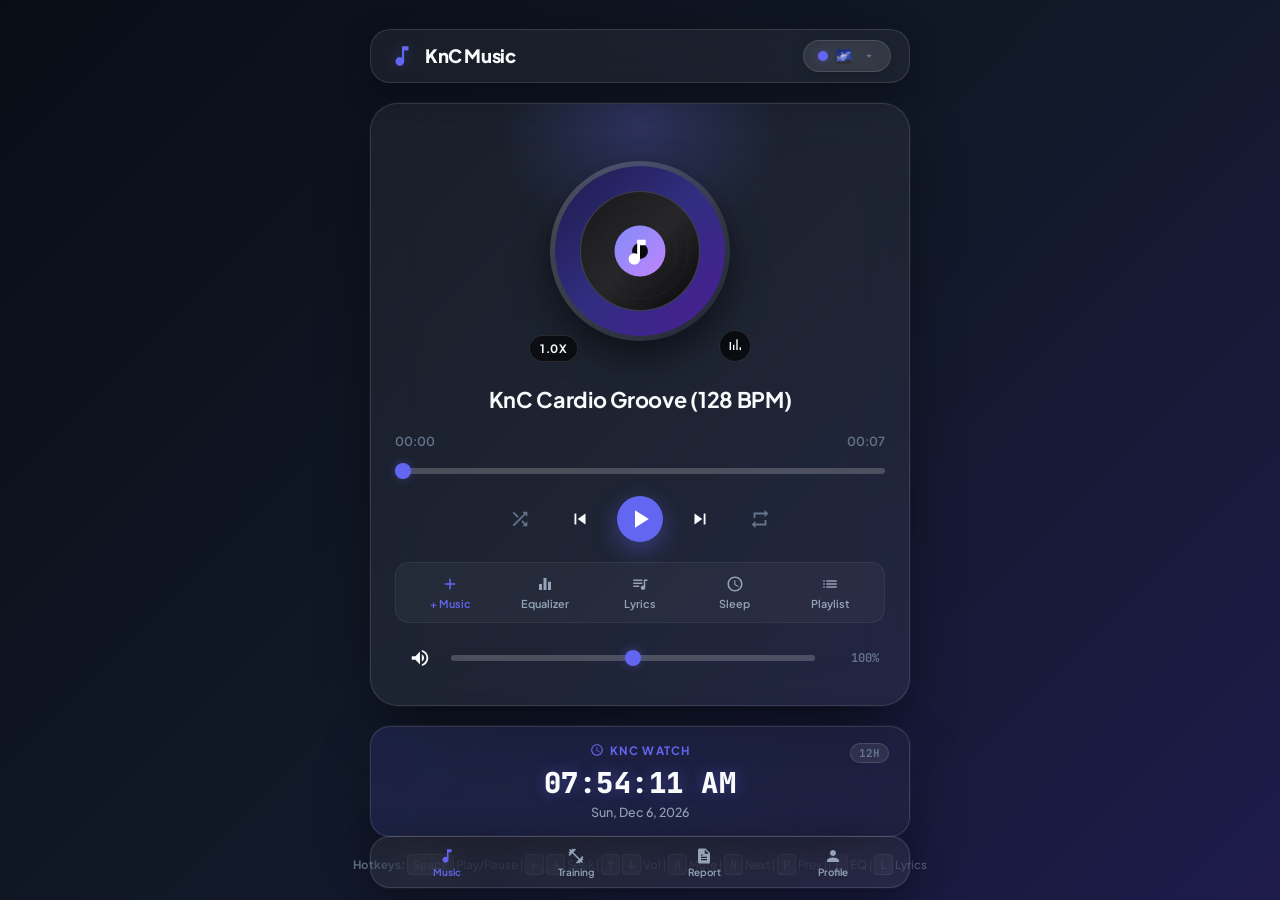
==== index.html @ d02ec37f "Sync index.html with Musicplayer.html layout updates" ====
<!DOCTYPE html>
<html lang="en" data-theme="indigo">
<head>
    <meta charset="UTF-8">
    <meta name="viewport" content="width=device-width, initial-scale=1.0, maximum-scale=1.0, user-scalable=no">
    <title>KnC Music - Modern Player & Watch</title>
    
    <!-- FAVICON -->
    <link rel="icon" type="image/svg+xml" id="favicon" href="data:image/svg+xml;utf8,<svg xmlns='http://www.w3.org/2000/svg' viewBox='0 0 100 100'><clipPath id='c'><circle cx='50' cy='50' r='50'/></clipPath><g clip-path='url(%23c)'><rect width='100' height='100' fill='%23312e81'/><circle cx='50' cy='50' r='36' fill='%2318181b'/><circle cx='50' cy='50' r='15' fill='%236366f1'/><circle cx='50' cy='50' r='5' fill='%23ffffff'/></g></svg>">

    <link rel="preconnect" href="https://fonts.googleapis.com">
    <link rel="preconnect" href="https://fonts.gstatic.com" crossorigin>
    <link href="https://fonts.googleapis.com/css2?family=Plus+Jakarta+Sans:wght@300;400;500;600;700;800&family=JetBrains+Mono:wght@400;500;600;700&display=swap" rel="stylesheet">
    
    <style>
        :root {
            --bg-gradient: linear-gradient(135deg, #090d16 0%, #111827 50%, #1e1b4b 100%);
            --card-bg: rgba(255, 255, 255, 0.055);
            --card-hover: rgba(255, 255, 255, 0.09);
            --card-border: rgba(255, 255, 255, 0.12);
            --card-border-subtle: rgba(255, 255, 255, 0.06);
            --text-primary: #f8fafc;
            --text-secondary: #94a3b8;
            --text-muted: #64748b;
            --accent: #6366f1;
            --accent-rgb: 99, 102, 241;
            --accent-hover: #4f46e5;
            --accent-glow: rgba(99, 102, 241, 0.4);
            --accent-glow-subtle: rgba(99, 102, 241, 0.15);
            --danger: #f43f5e;
            --success: #10b981;
            --warning: #f59e0b;
            --surface-raised: #111827;
            --surface-inset: rgba(0, 0, 0, 0.25);
            --utility-surface: rgba(255, 255, 255, 0.035);
            --range-track: rgba(255, 255, 255, 0.2);
            --radius-xl: 28px;
            --radius-lg: 20px;
            --radius-md: 14px;
            --radius-sm: 8px;
            --shadow-main: 0 25px 60px -15px rgba(0, 0, 0, 0.65), 0 0 1px 1px rgba(255, 255, 255, 0.05);
        }

        /* THEMES */
        [data-theme="cyberpunk"] {
            --bg-gradient: linear-gradient(135deg, #0a0512 0%, #180829 50%, #2b083a 100%);
            --accent: #f43f5e;
            --accent-rgb: 244, 63, 94;
            --accent-hover: #e11d48;
            --accent-glow: rgba(244, 63, 94, 0.45);
            --accent-glow-subtle: rgba(244, 63, 94, 0.18);
        }

        [data-theme="emerald"] {
            --bg-gradient: linear-gradient(135deg, #022c22 0%, #064e3b 50%, #065f46 100%);
            --accent: #10b981;
            --accent-rgb: 16, 185, 129;
            --accent-hover: #059669;
            --accent-glow: rgba(16, 185, 129, 0.45);
            --accent-glow-subtle: rgba(16, 185, 129, 0.18);
        }

        [data-theme="sunset"] {
            --bg-gradient: linear-gradient(135deg, #1f0d3d 0%, #3e1249 50%, #6b2138 100%);
            --accent: #f97316;
            --accent-rgb: 249, 115, 22;
            --accent-hover: #ea580c;
            --accent-glow: rgba(249, 115, 22, 0.45);
            --accent-glow-subtle: rgba(249, 115, 22, 0.18);
        }

        [data-theme="light"] {
            --bg-gradient: linear-gradient(135deg, #e2e8f0 0%, #f1f5f9 50%, #ffffff 100%);
            --card-bg: rgba(255, 255, 255, 0.88);
            --card-hover: rgba(255, 255, 255, 0.98);
            --card-border: rgba(0, 0, 0, 0.08);
            --card-border-subtle: rgba(0, 0, 0, 0.04);
            --text-primary: #0f172a;
            --text-secondary: #475569;
            --text-muted: #64748b;
            --accent: #4f46e5;
            --accent-rgb: 79, 70, 229;
            --accent-hover: #4338ca;
            --accent-glow: rgba(79, 70, 229, 0.25);
            --accent-glow-subtle: rgba(79, 70, 229, 0.12);
            --shadow-main: 0 20px 45px -10px rgba(0, 0, 0, 0.12);
            --surface-raised: #ffffff;
            --surface-inset: #f1f5f9;
            --utility-surface: rgba(15, 23, 42, 0.04);
            --range-track: #cbd5e1;
        }

        * {
            margin: 0;
            padding: 0;
            box-sizing: border-box;
            font-family: 'Plus Jakarta Sans', system-ui, -apple-system, sans-serif;
            -webkit-tap-highlight-color: transparent;
        }

        body {
            min-height: 100vh;
            background: var(--bg-gradient);
            background-attachment: fixed;
            color: var(--text-primary);
            display: flex;
            flex-direction: column;
            align-items: center;
            justify-content: center;
            padding: 24px 16px;
            overflow-x: hidden;
            transition: background 0.5s ease;
        }

        /* TOP NAVIGATION */
        .top-navbar {
            position: sticky;
            top: 0;
            z-index: 100;
            width: 100%;
            max-width: 540px;
            display: flex;
            align-items: center;
            justify-content: space-between;
            margin-bottom: 20px;
            padding: 10px 18px;
            background: var(--card-bg);
            backdrop-filter: blur(20px);
            -webkit-backdrop-filter: blur(20px);
            border: 1px solid var(--card-border);
            border-radius: var(--radius-lg);
            box-shadow: 0 8px 32px rgba(0, 0, 0, 0.3);
        }

        /* STICKY LOWER BELT FOR NAVIGATION GLYPHS AT BOTTOM OF SCREEN FOR MUSIC PAGE ONLY */
        .floating-belt {
            position: fixed;
            left: 50%;
            bottom: calc(12px + env(safe-area-inset-bottom, 0px));
            z-index: 110;
            display: flex;
            align-items: center;
            justify-content: space-around;
            width: min(540px, calc(100% - 24px));
            min-height: 52px;
            padding: 6px 12px;
            background: var(--card-bg);
            backdrop-filter: blur(24px);
            -webkit-backdrop-filter: blur(24px);
            border: 1px solid var(--card-border);
            border-radius: var(--radius-lg);
            box-shadow: 0 8px 32px rgba(0, 0, 0, 0.4), 0 0 1px 1px rgba(255, 255, 255, 0.05);
            opacity: 1;
            pointer-events: auto;
            transform: translate(-50%, 0);
            transition: opacity 0.25s ease, transform 0.25s ease;
        }

        .floating-belt.visible {
            opacity: 1;
            pointer-events: auto;
            transform: translate(-50%, 0);
        }

        .floating-belt-item {
            display: flex;
            flex: 1;
            flex-direction: column;
            align-items: center;
            justify-content: center;
            gap: 3px;
            color: var(--text-secondary);
            font-size: 0.62rem;
            font-weight: 600;
            line-height: 1;
            text-decoration: none;
            white-space: nowrap;
        }

        .floating-belt-item:focus-visible {
            outline: 2px solid var(--accent);
            outline-offset: 2px;
            border-radius: var(--radius-sm);
        }

        .floating-belt-item svg {
            width: 18px;
            height: 18px;
            fill: currentColor;
        }

        .floating-belt-item:first-child {
            color: var(--accent);
        }

        .floating-belt-item.active-page {
            color: var(--accent);
            cursor: default;
        }

        .nav-brand {
            display: flex;
            align-items: center;
            gap: 10px;
            font-weight: 800;
            font-size: 1.15rem;
            letter-spacing: -0.4px;
            color: var(--text-primary);
        }

        .nav-logo-icon {
            width: 26px;
            height: 26px;
            fill: var(--accent);
            filter: drop-shadow(0 0 8px var(--accent-glow));
        }

        /* CUSTOM STYLED THEME DROPDOWN COMPONENT */
        .theme-dropdown {
            position: relative;
            user-select: none;
        }

        .theme-trigger-btn {
            background: rgba(255, 255, 255, 0.08);
            border: 1px solid var(--card-border);
            color: var(--text-primary);
            padding: 7px 14px;
            border-radius: 20px;
            font-size: 0.8rem;
            font-weight: 600;
            cursor: pointer;
            display: inline-flex;
            align-items: center;
            gap: 8px;
            transition: all 0.25s cubic-bezier(0.16, 1, 0.3, 1);
            backdrop-filter: blur(16px);
            -webkit-backdrop-filter: blur(16px);
            box-shadow: 0 4px 14px rgba(0, 0, 0, 0.15);
        }

        .theme-trigger-btn:hover, .theme-trigger-btn:focus-visible, .theme-dropdown.open .theme-trigger-btn {
            background: var(--card-hover);
            border-color: var(--accent);
            box-shadow: 0 0 16px var(--accent-glow-subtle), 0 4px 20px rgba(0, 0, 0, 0.25);
            transform: translateY(-1px);
            outline: none;
        }

        .theme-dot {
            width: 10px;
            height: 10px;
            border-radius: 50%;
            background: var(--accent);
            box-shadow: 0 0 8px var(--accent-glow);
            flex-shrink: 0;
            transition: background 0.3s, box-shadow 0.3s;
        }

        .theme-chevron {
            width: 14px;
            height: 14px;
            fill: var(--text-muted);
            transition: transform 0.25s ease, fill 0.2s;
            margin-left: 2px;
        }

        .theme-dropdown.open .theme-chevron {
            transform: rotate(180deg);
            fill: var(--accent);
        }

        /* FLOATING DROPDOWN LIST MENU (EMOJIS ONLY) */
        .theme-menu {
            position: absolute;
            top: calc(100% + 8px);
            right: 0;
            min-width: 110px;
            background: rgba(17, 24, 39, 0.95);
            backdrop-filter: blur(24px);
            -webkit-backdrop-filter: blur(24px);
            border: 1px solid var(--card-border);
            border-radius: var(--radius-md);
            padding: 6px;
            box-shadow: 0 14px 40px rgba(0, 0, 0, 0.5), 0 0 20px var(--accent-glow-subtle);
            z-index: 300;
            display: flex;
            flex-direction: column;
            gap: 4px;
            opacity: 0;
            visibility: hidden;
            transform: translateY(-6px) scale(0.96);
            transition: all 0.2s cubic-bezier(0.16, 1, 0.3, 1);
            pointer-events: none;
        }

        .theme-dropdown.open .theme-menu {
            opacity: 1;
            visibility: visible;
            transform: translateY(0) scale(1);
            pointer-events: auto;
        }

        .theme-option {
            background: transparent;
            border: 1px solid transparent;
            color: var(--text-primary);
            padding: 7px 10px;
            border-radius: var(--radius-sm);
            font-size: 0.82rem;
            font-weight: 600;
            cursor: pointer;
            display: flex;
            align-items: center;
            justify-content: space-between;
            transition: all 0.15s ease;
            text-align: left;
            width: 100%;
        }

        .theme-option-left {
            display: flex;
            align-items: center;
            gap: 10px;
        }

        .theme-emoji {
            font-size: 1.15rem;
            line-height: 1;
        }

        .theme-swatch {
            width: 12px;
            height: 12px;
            border-radius: 50%;
            flex-shrink: 0;
        }
        .theme-swatch.indigo { background: #6366f1; box-shadow: 0 0 8px rgba(99, 102, 241, 0.6); }
        .theme-swatch.cyberpunk { background: #f43f5e; box-shadow: 0 0 8px rgba(244, 63, 94, 0.6); }
        .theme-swatch.emerald { background: #10b981; box-shadow: 0 0 8px rgba(16, 185, 129, 0.6); }
        .theme-swatch.sunset { background: #f97316; box-shadow: 0 0 8px rgba(249, 115, 22, 0.6); }
        .theme-swatch.light { background: #f1f5f9; border: 1px solid #94a3b8; }

        .theme-check {
            width: 16px;
            height: 16px;
            fill: var(--accent);
            opacity: 0;
            transform: scale(0.5);
            transition: all 0.2s ease;
        }

        .theme-option:hover {
            background: rgba(255, 255, 255, 0.08);
            border-color: rgba(255, 255, 255, 0.1);
        }

        .theme-option.active {
            background: var(--accent-glow-subtle);
            border-color: var(--accent);
            color: #ffffff;
        }

        .theme-option.active .theme-check {
            opacity: 1;
            transform: scale(1);
        }

        /* MAIN APP WRAPPER */
        .app-container {
            display: flex;
            flex-direction: column;
            align-items: center;
            gap: 20px;
            max-width: 540px;
            width: 100%;
            position: relative;
            z-index: 10;
        }

        /* MAIN PLAYER CARD */
        .player-card {
            width: 100%;
            background: var(--card-bg);
            backdrop-filter: blur(24px);
            -webkit-backdrop-filter: blur(24px);
            border: 1px solid var(--card-border);
            border-radius: var(--radius-xl);
            padding: 28px 24px;
            box-shadow: var(--shadow-main);
            display: flex;
            flex-direction: column;
            align-items: center;
            position: relative;
            overflow: hidden;
        }

        .player-card::before {
            content: '';
            position: absolute;
            top: -120px;
            left: 50%;
            transform: translateX(-50%);
            width: 280px;
            height: 280px;
            background: radial-gradient(circle, var(--accent-glow) 0%, transparent 70%);
            pointer-events: none;
            z-index: 0;
            opacity: 0.6;
        }

        .card-header {
            width: 100%;
            display: flex;
            justify-content: space-between;
            align-items: center;
            margin-bottom: 16px;
            z-index: 1;
        }

        .badge-group {
            display: flex;
            gap: 6px;
            align-items: center;
        }

        .badge {
            background: var(--accent-glow-subtle);
            color: var(--accent);
            border: 1px solid var(--accent-glow);
            padding: 4px 10px;
            border-radius: 20px;
            font-size: 0.72rem;
            font-weight: 600;
            text-transform: uppercase;
            letter-spacing: 0.5px;
        }

        .badge.speed-badge {
            cursor: pointer;
            transition: all 0.2s;
        }
        .badge.speed-badge:hover {
            background: var(--accent);
            color: #fff;
        }

        /* VINYL & VISUALIZER */
        .cover-visualizer-container {
            position: relative;
            width: 230px;
            height: 230px;
            margin: 4px 0 20px;
            display: flex;
            align-items: center;
            justify-content: center;
            z-index: 1;
        }

        #visualizerCanvas {
            position: absolute;
            top: 50%;
            left: 50%;
            transform: translate(-50%, -50%);
            width: 260px;
            height: 260px;
            pointer-events: none;
            z-index: 1;
        }

        .cover-wrapper {
            position: relative;
            width: 180px;
            height: 180px;
            flex-shrink: 0;
            border-radius: 50%;
            padding: 5px;
            background: linear-gradient(135deg, rgba(255,255,255,0.2) 0%, rgba(255,255,255,0.02) 100%);
            box-shadow: 0 16px 36px rgba(0, 0, 0, 0.5);
            z-index: 2;
            cursor: pointer;
            transition: transform 0.3s cubic-bezier(0.34, 1.56, 0.64, 1);
        }

        .cover-wrapper:hover {
            transform: scale(1.04);
        }

        .cover-art {
            display: block;
            width: 100%;
            height: 100%;
            object-fit: cover;
            border-radius: 50%;
            transition: filter 0.3s;
        }

        .spinning {
            animation: spinVinyl 18s linear infinite;
        }
        .spinning.paused-spin {
            animation-play-state: paused;
        }

        @keyframes spinVinyl {
            from { transform: rotate(0deg); }
            to { transform: rotate(360deg); }
        }

        .visualizer-toggle-btn {
            position: absolute;
            bottom: 4px;
            right: 4px;
            background: rgba(0,0,0,0.65);
            border: 1px solid var(--card-border);
            color: #fff;
            width: 32px;
            height: 32px;
            border-radius: 50%;
            display: flex;
            align-items: center;
            justify-content: center;
            cursor: pointer;
            z-index: 10;
            transition: all 0.2s ease;
        }

        .cover-speed-btn {
            position: absolute;
            bottom: 4px;
            left: 4px;
            z-index: 10;
            cursor: pointer;
            font-size: 0.72rem;
            font-weight: 700;
            padding: 5px 10px;
            background: rgba(0, 0, 0, 0.65);
            backdrop-filter: blur(8px);
            -webkit-backdrop-filter: blur(8px);
            border: 1px solid var(--card-border);
            border-radius: 20px;
            color: var(--text-primary);
            transition: all 0.2s ease;
            user-select: none;
            display: inline-flex;
            align-items: center;
            justify-content: center;
        }
        .cover-speed-btn:hover {
            background: var(--card-hover);
            border-color: var(--accent);
            transform: scale(1.06);
            color: #ffffff;
        }

        .visualizer-toggle-btn:hover {
            background: var(--accent);
            transform: scale(1.1);
        }
        .visualizer-toggle-btn svg {
            width: 16px;
            height: 16px;
            fill: currentColor;
        }

        /* TRACK DETAILS: ONLY MUSIC NAME */
        .track-details {
            text-align: center;
            width: 100%;
            margin-bottom: 20px;
            z-index: 1;
        }

        .track-title {
            font-size: 1.35rem;
            font-weight: 700;
            color: var(--text-primary);
            white-space: nowrap;
            overflow: hidden;
            text-overflow: ellipsis;
            letter-spacing: -0.3px;
        }

        /* PROGRESS CONTAINER */
        .progress-container {
            width: 100%;
            margin-bottom: 18px;
            z-index: 1;
        }

        .time-display {
            display: flex;
            justify-content: space-between;
            font-size: 0.78rem;
            font-family: 'JetBrains Mono', monospace;
            color: var(--text-muted);
            margin-bottom: 8px;
            font-weight: 600;
        }

        input[type="range"] {
            -webkit-appearance: none;
            appearance: none;
            width: 100%;
            height: 6px;
            background: var(--range-track);
            border-radius: 10px;
            outline: none;
            cursor: pointer;
            transition: background 0.2s;
        }

        input[type="range"]::-webkit-slider-thumb {
            -webkit-appearance: none;
            appearance: none;
            width: 16px;
            height: 16px;
            border-radius: 50%;
            background: var(--accent);
            box-shadow: 0 0 10px var(--accent-glow);
            cursor: pointer;
            transition: transform 0.15s ease, background 0.15s ease;
        }

        input[type="range"]:hover::-webkit-slider-thumb {
            transform: scale(1.3);
            background: var(--accent-hover);
        }

        /* CONTROLS ROW */
        .controls-row {
            display: flex;
            align-items: center;
            justify-content: center;
            gap: 14px;
            width: 100%;
            margin-bottom: 20px;
            z-index: 1;
        }

        .controls-row .icon-btn {
            flex: 0 0 46px;
        }

        .icon-btn {
            background: none;
            border: none;
            color: var(--text-primary);
            cursor: pointer;
            display: flex;
            align-items: center;
            justify-content: center;
            padding: 12px;
            border-radius: 50%;
            transition: all 0.2s ease;
            touch-action: manipulation;
        }

        .icon-btn svg {
            width: 22px;
            height: 22px;
            fill: currentColor;
        }

        .icon-btn:hover {
            background: rgba(255, 255, 255, 0.12);
            transform: scale(1.1);
        }

        .icon-btn.secondary {
            color: var(--text-muted);
        }

        .icon-btn.secondary.active {
            color: var(--accent);
            background: var(--accent-glow-subtle);
            box-shadow: 0 0 14px var(--accent-glow);
        }

        .icon-btn.play-btn {
            background: var(--accent);
            color: #ffffff;
            width: 46px;
            height: 46px;
            padding: 12px;
            flex: 0 0 46px;
            box-shadow: 0 8px 24px var(--accent-glow);
        }

        .icon-btn.play-btn svg {
            width: 30px;
            height: 30px;
            flex: 0 0 30px;
        }

        .controls-row .icon-btn.play-btn svg {
            width: 30px;
            height: 30px;
            flex: 0 0 30px;
        }

        .icon-btn.play-btn:hover {
            background: var(--accent-hover);
            transform: scale(1.08);
        }

        /* UTILITY BELT (+ MUSIC | EQUALIZER | LYRICS | SLEEP | PLAYLIST) */
        .quick-utils-bar {
            display: flex;
            align-items: center;
            justify-content: space-between;
            width: 100%;
            padding: 6px 10px;
            margin-bottom: 16px;
            background: var(--utility-surface);
            border: 1px solid var(--card-border-subtle);
            border-radius: var(--radius-md);
            z-index: 1;
            gap: 6px;
        }

        .util-btn {
            background: none;
            border: none;
            color: var(--text-secondary);
            cursor: pointer;
            display: flex;
            flex-direction: column;
            align-items: center;
            gap: 4px;
            font-size: 0.68rem;
            font-weight: 600;
            padding: 6px 8px;
            border-radius: var(--radius-sm);
            transition: all 0.2s;
            flex: 1;
            text-align: center;
        }

        .util-btn svg {
            width: 18px;
            height: 18px;
            fill: currentColor;
        }

        .util-btn:hover, .util-btn.active {
            color: var(--accent);
            background: var(--accent-glow-subtle);
        }

        .util-btn.accent-btn {
            color: var(--accent);
        }

        /* VOLUME BAR (200% GAIN) */
        .volume-container {
            display: flex;
            align-items: center;
            gap: 12px;
            width: 100%;
            padding: 0 6px;
            z-index: 1;
        }

        .volume-label {
            font-size: 0.76rem;
            font-family: 'JetBrains Mono', monospace;
            color: var(--text-muted);
            min-width: 52px;
            text-align: right;
            font-weight: 600;
        }

        /* CENTER-ALIGNED WATCH CARD WITH 12/24H TOGGLE */
        .watch-card {
            width: 100%;
            background: var(--card-bg);
            backdrop-filter: blur(20px);
            -webkit-backdrop-filter: blur(20px);
            border: 1px solid var(--card-border);
            border-radius: var(--radius-lg);
            padding: 16px 20px;
            box-shadow: var(--shadow-main);
            display: flex;
            flex-direction: column;
            align-items: center;
            justify-content: center;
            text-align: center;
            position: relative;
            background: linear-gradient(135deg, var(--accent-glow-subtle) 0%, rgba(255, 255, 255, 0.03) 100%);
        }

        .watch-top-row {
            display: flex;
            align-items: center;
            justify-content: center;
            gap: 8px;
            margin-bottom: 4px;
            position: relative;
            width: 100%;
        }

        .watch-header {
            display: flex;
            align-items: center;
            justify-content: center;
            gap: 6px;
            font-size: 0.72rem;
            font-weight: 700;
            text-transform: uppercase;
            letter-spacing: 1.2px;
            color: var(--accent);
        }

        .watch-header svg {
            width: 14px;
            height: 14px;
            fill: currentColor;
        }

        .time-format-btn {
            position: absolute;
            right: 0;
            top: 0;
            background: rgba(255, 255, 255, 0.08);
            border: 1px solid var(--card-border);
            color: var(--text-muted);
            padding: 2px 8px;
            border-radius: 12px;
            font-size: 0.68rem;
            font-weight: 700;
            font-family: 'JetBrains Mono', monospace;
            cursor: pointer;
            transition: all 0.2s;
        }

        .time-format-btn:hover {
            color: var(--accent);
            border-color: var(--accent);
            background: var(--accent-glow-subtle);
        }

        .clock-time {
            font-size: 1.8rem;
            font-weight: 800;
            font-family: 'JetBrains Mono', monospace;
            color: var(--text-primary);
            letter-spacing: 0.5px;
            text-shadow: 0 0 16px var(--accent-glow);
            margin: 2px 0;
            text-align: center;
        }

        .clock-date {
            font-size: 0.78rem;
            font-weight: 500;
            color: var(--text-secondary);
            text-align: center;
        }

        .sleep-timer-badge {
            display: none;
            align-items: center;
            gap: 6px;
            background: rgba(244, 63, 94, 0.15);
            color: #fb7185;
            border: 1px solid rgba(244, 63, 94, 0.3);
            padding: 4px 12px;
            border-radius: 20px;
            font-size: 0.72rem;
            font-weight: 700;
            font-family: 'JetBrains Mono', monospace;
            margin-top: 8px;
        }

        /* HALF-SCREEN SLIDE-OVER PLAYLIST DRAWER */
        .drawer-backdrop {
            position: fixed;
            top: 0;
            left: 0;
            width: 100vw;
            height: 100vh;
            background: rgba(0, 0, 0, 0.7);
            backdrop-filter: blur(8px);
            -webkit-backdrop-filter: blur(8px);
            z-index: 150;
            display: none;
            align-items: flex-end;
            justify-content: center;
            opacity: 0;
            transition: opacity 0.3s ease;
        }

        .drawer-backdrop.open {
            display: flex;
            opacity: 1;
        }

        .drawer-card {
            background: var(--surface-raised);
            border: 1px solid var(--card-border);
            border-radius: var(--radius-xl) var(--radius-xl) 0 0;
            width: 100%;
            max-width: 560px;
            height: 60vh;
            max-height: 80vh;
            box-shadow: 0 -10px 40px rgba(0, 0, 0, 0.6);
            padding: 20px 24px;
            display: flex;
            flex-direction: column;
            transform: translateY(100%);
            transition: transform 0.3s cubic-bezier(0.16, 1, 0.3, 1);
        }

        .drawer-backdrop.open .drawer-card {
            transform: translateY(0);
        }

        .drawer-header {
            display: flex;
            justify-content: space-between;
            align-items: center;
            margin-bottom: 14px;
            padding-bottom: 10px;
            border-bottom: 1px solid var(--card-border-subtle);
        }

        .drawer-title-group {
            display: flex;
            align-items: center;
            gap: 10px;
        }

        .drawer-title {
            font-size: 1.15rem;
            font-weight: 700;
            display: flex;
            align-items: center;
            gap: 8px;
        }

        .track-count {
            font-size: 0.76rem;
            color: var(--text-muted);
            font-weight: 600;
        }

        .drawer-actions {
            display: flex;
            align-items: center;
            gap: 8px;
        }

        .playlist-scroll {
            flex: 1;
            overflow-y: auto;
            padding-right: 4px;
        }

        .playlist-scroll::-webkit-scrollbar {
            width: 5px;
        }

        .playlist-scroll::-webkit-scrollbar-thumb {
            background: rgba(255, 255, 255, 0.2);
            border-radius: 10px;
        }

        .playlist-list {
            list-style: none;
            display: flex;
            flex-direction: column;
            gap: 6px;
        }

        .playlist-item {
            display: flex;
            align-items: center;
            gap: 12px;
            padding: 10px 12px;
            border-radius: var(--radius-sm);
            background: rgba(255, 255, 255, 0.03);
            border: 1px solid transparent;
            cursor: pointer;
            transition: all 0.2s ease;
            cursor: grab;
        }

        .playlist-item.dragging {
            opacity: 0.45;
            cursor: grabbing;
        }

        .playlist-item.drag-over {
            border-color: var(--accent);
            background: var(--accent-glow-subtle);
        }

        .playlist-item:hover {
            background: rgba(255, 255, 255, 0.08);
            border-color: rgba(255, 255, 255, 0.1);
        }

        .playlist-item.active {
            background: var(--accent-glow-subtle);
            border-color: var(--accent);
        }

        .playlist-thumb {
            width: 38px;
            height: 38px;
            border-radius: 6px;
            object-fit: cover;
            flex-shrink: 0;
            background: #1e1b4b;
        }

        .item-info {
            flex: 1;
            overflow: hidden;
        }

        .item-title {
            font-size: 0.9rem;
            font-weight: 600;
            white-space: nowrap;
            overflow: hidden;
            text-overflow: ellipsis;
            color: var(--text-primary);
        }

        .item-artist {
            font-size: 0.74rem;
            color: var(--text-secondary);
            white-space: nowrap;
            overflow: hidden;
            text-overflow: ellipsis;
        }

        .item-remove {
            background: none;
            border: none;
            color: var(--text-muted);
            cursor: pointer;
            padding: 6px;
            border-radius: 4px;
            opacity: 0.6;
            transition: all 0.2s;
            flex-shrink: 0;
        }

        .playlist-item:hover .item-remove {
            opacity: 1;
        }

        .item-remove:hover {
            color: var(--danger);
            background: rgba(244, 63, 94, 0.15);
        }

        .item-remove svg {
            width: 16px;
            height: 16px;
            fill: currentColor;
        }

        .empty-playlist-msg {
            text-align: center;
            padding: 40px 20px;
            color: var(--text-muted);
            font-size: 0.88rem;
            display: flex;
            flex-direction: column;
            align-items: center;
            gap: 12px;
        }

        /* MODALS (EQUALIZER, LYRICS, SLEEP) */
        .modal-backdrop {
            position: fixed;
            top: 0;
            left: 0;
            width: 100vw;
            height: 100vh;
            background: rgba(0, 0, 0, 0.75);
            backdrop-filter: blur(8px);
            -webkit-backdrop-filter: blur(8px);
            z-index: 200;
            display: none;
            align-items: center;
            justify-content: center;
            padding: 20px;
            opacity: 0;
            transition: opacity 0.25s ease;
        }

        .modal-backdrop.open {
            display: flex;
            opacity: 1;
        }

        .modal-dialog {
            background: var(--surface-raised);
            border: 1px solid var(--card-border);
            border-radius: var(--radius-xl);
            width: 100%;
            max-width: 500px;
            max-height: 90vh;
            overflow-y: auto;
            box-shadow: var(--shadow-main);
            padding: 24px;
            position: relative;
            transform: translateY(20px);
            transition: transform 0.25s ease;
        }

        .modal-backdrop.open .modal-dialog {
            transform: translateY(0);
        }

        .modal-header {
            display: flex;
            justify-content: space-between;
            align-items: center;
            margin-bottom: 20px;
            padding-bottom: 12px;
            border-bottom: 1px solid var(--card-border-subtle);
        }

        .modal-title {
            font-size: 1.15rem;
            font-weight: 700;
            display: flex;
            align-items: center;
            gap: 8px;
        }

        .modal-close {
            background: none;
            border: none;
            color: var(--text-muted);
            cursor: pointer;
            padding: 6px;
            border-radius: 50%;
            transition: all 0.2s;
        }
        .modal-close:hover {
            color: #fff;
            background: rgba(255,255,255,0.1);
        }
        .modal-close svg {
            width: 20px;
            height: 20px;
            fill: currentColor;
        }

        .nav-btn {
            background: rgba(255, 255, 255, 0.08);
            border: 1px solid var(--card-border);
            color: var(--text-primary);
            padding: 6px 12px;
            border-radius: 20px;
            font-size: 0.78rem;
            font-weight: 600;
            cursor: pointer;
            display: inline-flex;
            align-items: center;
            gap: 6px;
            transition: all 0.2s ease;
        }
        .nav-btn:hover {
            background: var(--card-hover);
            border-color: var(--accent);
        }

        /* EQUALIZER STYLES */
        .eq-presets-row {
            display: flex;
            align-items: center;
            gap: 6px;
            margin-bottom: 20px;
            flex-wrap: wrap;
        }

        .eq-preset-chip {
            background: rgba(255,255,255,0.06);
            border: 1px solid var(--card-border-subtle);
            color: var(--text-secondary);
            padding: 4px 10px;
            border-radius: 20px;
            font-size: 0.76rem;
            font-weight: 600;
            cursor: pointer;
            transition: all 0.2s;
        }

        .eq-preset-chip:hover, .eq-preset-chip.active {
            background: var(--accent);
            color: #fff;
            border-color: var(--accent);
        }

        .eq-sliders-container {
            display: flex;
            justify-content: space-around;
            align-items: flex-end;
            height: 180px;
            padding: 10px 0;
            margin-bottom: 16px;
            background: var(--surface-inset);
            border-radius: var(--radius-md);
        }

        .eq-band {
            display: flex;
            flex-direction: column;
            align-items: center;
            height: 100%;
            justify-content: space-between;
        }

        .eq-band input[type="range"] {
            -webkit-appearance: slider-vertical;
            appearance: slider-vertical;
            writing-mode: bt-lr;
            width: 8px;
            height: 110px;
            margin: 6px 0;
            background: rgba(255,255,255,0.15);
        }

        .eq-freq-label {
            font-size: 0.72rem;
            color: var(--text-muted);
            font-family: 'JetBrains Mono', monospace;
            font-weight: 600;
        }

        .eq-gain-val {
            font-size: 0.7rem;
            color: var(--accent);
            font-family: 'JetBrains Mono', monospace;
            font-weight: 600;
        }

        /* LYRICS STYLES */
        .lyrics-container {
            min-height: 200px;
            max-height: 320px;
            overflow-y: auto;
            text-align: center;
            padding: 12px 16px;
            background: var(--surface-inset);
            border-radius: var(--radius-md);
            margin-bottom: 14px;
        }

        .lyrics-container::-webkit-scrollbar {
            width: 4px;
        }
        .lyrics-container::-webkit-scrollbar-thumb {
            background: rgba(255,255,255,0.2);
            border-radius: 4px;
        }

        .lyric-line {
            font-size: 0.95rem;
            color: var(--text-secondary);
            padding: 8px 4px;
            transition: all 0.3s ease;
            cursor: pointer;
            border-radius: 6px;
        }

        .lyric-line:hover {
            color: var(--text-primary);
            background: rgba(255,255,255,0.05);
        }

        .lyric-line.active {
            color: var(--accent);
            font-size: 1.15rem;
            font-weight: 700;
            text-shadow: 0 0 12px var(--accent-glow);
            transform: scale(1.05);
        }

        .lyrics-editor {
            width: 100%;
            height: 180px;
            background: var(--surface-inset);
            border: 1px solid var(--card-border);
            color: var(--text-primary);
            padding: 12px;
            border-radius: var(--radius-sm);
            font-size: 0.85rem;
            outline: none;
            resize: vertical;
            display: none;
            margin-bottom: 12px;
        }

        .lyrics-actions {
            display: flex;
            justify-content: space-between;
            align-items: center;
        }

        /* SLEEP TIMER STYLES */
        .sleep-timer-grid {
            display: grid;
            grid-template-columns: repeat(3, 1fr);
            gap: 10px;
            margin-bottom: 20px;
        }

        .sleep-chip {
            background: rgba(255,255,255,0.06);
            border: 1px solid var(--card-border-subtle);
            color: var(--text-primary);
            padding: 12px;
            border-radius: var(--radius-md);
            font-size: 0.82rem;
            font-weight: 600;
            text-align: center;
            cursor: pointer;
            transition: all 0.2s;
        }

        .sleep-chip:hover, .sleep-chip.active {
            background: var(--accent);
            color: #fff;
            border-color: var(--accent);
        }

        [data-theme="light"] .nav-btn,
        [data-theme="light"] .eq-preset-chip,
        [data-theme="light"] .sleep-chip {
            background: var(--surface-inset);
        }

        [data-theme="light"] .playlist-item {
            background: #f8fafc;
        }

        [data-theme="light"] .playlist-item:hover {
            background: #eef2ff;
            border-color: rgba(79, 70, 229, 0.16);
        }

        [data-theme="light"] .playlist-item.active {
            background: var(--accent-glow-subtle);
            border-color: var(--accent);
        }

        [data-theme="light"] .item-remove {
            color: #64748b;
            opacity: 1;
        }

        [data-theme="light"] .eq-band input[type="range"] {
            background: var(--range-track);
        }

        [data-theme="light"] .modal-close:hover {
            color: var(--accent);
            background: var(--surface-inset);
        }

        [data-theme="light"] .player-card {
            box-shadow: var(--shadow-main);
        }

        .shortcuts-bar {
            margin-top: 20px;
            font-size: 0.72rem;
            color: var(--text-muted);
            text-align: center;
        }

        kbd {
            background: rgba(255, 255, 255, 0.1);
            padding: 2px 5px;
            border-radius: 4px;
            border: 1px solid rgba(255, 255, 255, 0.15);
            font-family: 'JetBrains Mono', monospace;
        }

        .hidden-file-input {
            display: none;
        }

        @media (max-width: 600px) {
            body {
                justify-content: flex-start;
                min-height: 100vh;
                min-height: 100dvh;
                padding: 10px 10px calc(76px + env(safe-area-inset-bottom, 0px));
            }

            .top-navbar {
                margin-bottom: 12px;
                padding: 0 4px;
            }

            .app-container {
                flex: 1;
                justify-content: space-evenly;
                gap: clamp(12px, 2.5vh, 22px);
            }

            .player-card {
                padding: 16px 14px 14px;
                border-radius: 18px;
            }

            .cover-visualizer-container {
                width: min(100%, 270px);
                height: auto;
                aspect-ratio: 1;
                margin: 2px 0 12px;
            }

            #visualizerCanvas {
                width: 100%;
                height: 100%;
            }

            .cover-wrapper {
                width: min(62vw, 160px);
                height: auto;
                aspect-ratio: 1;
            }

            .cover-speed-btn {
                top: 50%;
                bottom: auto;
                left: 2px;
                padding: 3px 8px;
                font-size: 0.68rem;
                transform: translateY(-50%);
            }

            .cover-speed-btn:hover {
                transform: translateY(-50%) scale(1.06);
            }

            .visualizer-toggle-btn {
                top: 50%;
                bottom: auto;
                right: 2px;
                width: 28px;
                height: 28px;
                transform: translateY(-50%);
            }

            .visualizer-toggle-btn:hover {
                transform: translateY(-50%) scale(1.1);
                background: var(--accent);
            }

            .track-details {
                margin-bottom: 6px;
            }

            .track-title {
                font-size: 1.02rem;
            }

            .progress-container {
                margin-bottom: 6px;
            }

            .controls-row {
                gap: 8px;
                margin-bottom: 10px;
            }

            .controls-row .icon-btn,
            .controls-row .icon-btn.play-btn {
                width: 44px;
                height: 44px;
                padding: 11px;
                flex: 0 0 44px;
            }

            .controls-row .icon-btn svg,
            .controls-row .icon-btn.play-btn svg {
                width: 22px;
                height: 22px;
            }

            .controls-row .icon-btn.play-btn svg {
                width: 28px;
                height: 28px;
                flex: 0 0 28px;
                flex: 0 0 28px;
            }

            .volume-container {
                margin-top: 0;
            }

            .watch-card {
                padding: 12px 14px;
                border-radius: 16px;
            }

            .watch-header {
                font-size: 0.66rem;
            }

            .clock-time {
                font-size: 1.2rem;
                margin: 2px 0;
            }

            .clock-date {
                font-size: 0.68rem;
            }

            .floating-belt {
                width: calc(100% - 20px);
                min-height: 48px;
                bottom: calc(8px + env(safe-area-inset-bottom, 0px));
            }

            .shortcuts-bar {
                display: none;
            }
        }

        @media (max-width: 600px) and (max-height: 700px) {
            body {
                padding-top: 6px;
                padding-bottom: calc(68px + env(safe-area-inset-bottom, 0px));
            }

            .top-navbar {
                margin-bottom: 6px;
            }

            .app-container {
                gap: 8px;
            }

            .player-card {
                padding: 10px 12px;
            }

            .card-header {
                margin-bottom: 8px;
            }

            .cover-visualizer-container {
                width: min(100%, 210px);
                margin: 0 0 4px;
            }

            .cover-wrapper {
                width: min(52vw, 120px);
            }

            .track-details {
                margin-bottom: 4px;
            }

            .progress-container {
                margin-bottom: 4px;
            }

            .controls-row {
                gap: 8px;
                margin-bottom: 4px;
            }

            .controls-row .icon-btn,
            .controls-row .icon-btn.play-btn {
                width: 40px;
                height: 40px;
                padding: 9px;
            }

            .quick-utils-bar {
                padding: 4px 6px;
                margin-bottom: 8px;
                gap: 3px;
            }

            .util-btn {
                gap: 2px;
                padding: 4px;
                font-size: 0.62rem;
            }

            .watch-card {
                padding: 8px 12px;
            }

            .clock-time {
                font-size: 1.05rem;
                margin: 0;
            }
        }
    </style>
</head>
<body>
    <!-- TOP NAVIGATION BAR -->
    <header class="top-navbar">
        <div class="nav-brand">
            <svg class="nav-logo-icon" viewBox="0 0 24 24">
                <path d="M12 3v10.55c-.59-.34-1.27-.55-2-.55-2.21 0-4 1.79-4 4s1.79 4 4 4 4-1.79 4-4V7h4V3h-6z"/>
            </svg>
            <span>KnC Music</span>
        </div>

        <!-- CUSTOM STYLED THEME DROPDOWN (EMOJIS ONLY) -->
        <div class="theme-dropdown" id="themeDropdown">
            <button class="theme-trigger-btn" id="themeTriggerBtn" aria-haspopup="true" aria-expanded="false" title="Switch Theme">
                <span class="theme-dot" id="activeThemeDot"></span>
                <span id="activeThemeLabel">🌌</span>
                <svg class="theme-chevron" viewBox="0 0 24 24">
                    <path d="M7 10l5 5 5-5z"/>
                </svg>
            </button>
            <div class="theme-menu" id="themeMenu" role="menu">
                <button class="theme-option active" data-theme-val="indigo" data-theme-name="🌌" role="menuitem" title="Indigo Theme">
                    <div class="theme-option-left">
                        <span class="theme-swatch indigo"></span>
                        <span class="theme-emoji">🌌</span>
                    </div>
                    <svg class="theme-check" viewBox="0 0 24 24"><path d="M9 16.17L4.83 12l-1.42 1.41L9 19 21 7l-1.41-1.41z"/></svg>
                </button>
                <button class="theme-option" data-theme-val="cyberpunk" data-theme-name="⚡" role="menuitem" title="Cyberpunk Theme">
                    <div class="theme-option-left">
                        <span class="theme-swatch cyberpunk"></span>
                        <span class="theme-emoji">⚡</span>
                    </div>
                    <svg class="theme-check" viewBox="0 0 24 24"><path d="M9 16.17L4.83 12l-1.42 1.41L9 19 21 7l-1.41-1.41z"/></svg>
                </button>
                <button class="theme-option" data-theme-val="emerald" data-theme-name="🌿" role="menuitem" title="Emerald Theme">
                    <div class="theme-option-left">
                        <span class="theme-swatch emerald"></span>
                        <span class="theme-emoji">🌿</span>
                    </div>
                    <svg class="theme-check" viewBox="0 0 24 24"><path d="M9 16.17L4.83 12l-1.42 1.41L9 19 21 7l-1.41-1.41z"/></svg>
                </button>
                <button class="theme-option" data-theme-val="sunset" data-theme-name="🌅" role="menuitem" title="Sunset Theme">
                    <div class="theme-option-left">
                        <span class="theme-swatch sunset"></span>
                        <span class="theme-emoji">🌅</span>
                    </div>
                    <svg class="theme-check" viewBox="0 0 24 24"><path d="M9 16.17L4.83 12l-1.42 1.41L9 19 21 7l-1.41-1.41z"/></svg>
                </button>
                <button class="theme-option" data-theme-val="light" data-theme-name="☀️" role="menuitem" title="Light Theme">
                    <div class="theme-option-left">
                        <span class="theme-swatch light"></span>
                        <span class="theme-emoji">☀️</span>
                    </div>
                    <svg class="theme-check" viewBox="0 0 24 24"><path d="M9 16.17L4.83 12l-1.42 1.41L9 19 21 7l-1.41-1.41z"/></svg>
                </button>
            </div>
        </div>
    </header>

    <div class="app-container">
        <!-- MAIN PLAYER CARD -->
        <main class="player-card">
            <!-- Hidden elements for legacy script compatibility -->
            <span id="sourceBadge" style="display:none;">KnC Music</span>
            <span id="eqBadge" style="display:none;">EQ: Flat</span>

            <!-- VINYL COVER, REAL-TIME AUDIO VISUALIZER & COMPACT SPEED CONTROLLER -->
            <div class="cover-visualizer-container">
                <!-- SPEED CONTROLLER TO THE LEFT SIDE OF ALBUM CARD -->
                <button type="button" class="badge speed-badge cover-speed-btn" id="speedBadge" title="Cycle playback speed (0.5x - 2x)">1.0x</button>
                <canvas id="visualizerCanvas" width="260" height="260"></canvas>
                <div class="cover-wrapper" id="coverWrapper" title="Album Art">
                    <img src="data:image/svg+xml;utf8,<svg xmlns='http://www.w3.org/2000/svg' width='600' height='600' viewBox='0 0 600 600'><defs><linearGradient id='bg' x1='0%' y1='0%' x2='100%' y2='100%'><stop offset='0%' stop-color='%231e1b4b'/><stop offset='50%' stop-color='%23312e81'/><stop offset='100%' stop-color='%234c1d95'/></linearGradient><linearGradient id='vinyl' x1='0%' y1='0%' x2='100%' y2='100%'><stop offset='0%' stop-color='%2318181b'/><stop offset='50%' stop-color='%2327272a'/><stop offset='100%' stop-color='%2309090b'/></linearGradient><linearGradient id='accent' x1='0%' y1='0%' x2='100%' y2='100%'><stop offset='0%' stop-color='%23818cf8'/><stop offset='100%' stop-color='%23c084fc'/></linearGradient></defs><rect width='600' height='600' rx='40' fill='url(%23bg)'/><circle cx='300' cy='300' r='210' fill='url(%23vinyl)' stroke='%233f3f46' stroke-width='4'/><circle cx='300' cy='300' r='170' fill='none' stroke='%2327272a' stroke-width='2'/><circle cx='300' cy='300' r='130' fill='none' stroke='%2327272a' stroke-width='2'/><circle cx='300' cy='300' r='90' fill='url(%23accent)'/><circle cx='300' cy='300' r='28' fill='%2309090b'/><path d='M290 260v50.55c-2.95-1.7-6.35-2.75-10-2.75-11.05 0-20 8.95-20 20s8.95 20 20 20 20-8.95 20-20V280h20v-20h-30z' fill='%23ffffff'/></svg>" alt="Album Cover" class="cover-art" id="cover">
                </div>
                <button class="visualizer-toggle-btn" id="vizToggleBtn" title="Cycle visualizer modes">
                    <svg viewBox="0 0 24 24"><path d="M4 18h2V6H4v12zm5 0h2v-8H9v8zm5 0h2V2h-2v16zm5 0h2v-4h-2v4z"/></svg>
                </button>
            </div>

            <!-- TRACK DETAILS: DISPLAY ONLY MUSIC NAME -->
            <div class="track-details">
                <h1 class="track-title" id="title">No Music Loaded</h1>
            </div>

            <audio id="audio" preload="metadata"></audio>

            <!-- PROGRESS BAR -->
            <div class="progress-container">
                <div class="time-display">
                    <span id="currentTime">00:00</span>
                    <span id="duration">00:00</span>
                </div>
                <input type="range" id="progress" value="0" min="0" max="100" aria-label="Playback progress">
            </div>

            <!-- PLAYBACK CONTROLS ROW -->
            <div class="controls-row">
                <button class="icon-btn secondary" id="shuffle" title="Shuffle (S)" aria-label="Shuffle">
                    <svg viewBox="0 0 24 24"><path d="M10.59 9.17L5.41 4 4 5.41l5.17 5.17 1.42-1.41zM14.5 4l2.04 2.04L4 18.59 5.41 20 17.96 7.45 20 9.5V4h-5.5zm.33 9.41l-1.41 1.41 3.13 3.13L14.5 20H20v-5.5l-2.04 2.04-3.13-3.13z"/></svg>
                </button>
                <button class="icon-btn" id="prev" title="Previous (Left Arrow)" aria-label="Previous">
                    <svg viewBox="0 0 24 24"><path d="M6 6h2v12H6zm3.5 6 8.5 6V6z"/></svg>
                </button>
                <button class="icon-btn play-btn" id="play" title="Play (Spacebar)" aria-label="Play">
                    <svg viewBox="0 0 24 24"><path id="playPath" d="M8 5v14l11-7z"/></svg>
                </button>
                <button class="icon-btn" id="next" title="Next (Right Arrow)" aria-label="Next">
                    <svg viewBox="0 0 24 24"><path d="M16 6h2v12h-2zM6 6l8.5 6L6 18z"/></svg>
                </button>
                <button class="icon-btn secondary" id="repeat" title="Repeat Mode (R)" aria-label="Repeat">
                    <svg viewBox="0 0 24 24"><path d="M7 7h10v3l4-4-4-4v3H5v6h2V7zm10 10H7v-3l-4 4 4 4v-3h12v-6h-2v4z"/></svg>
                </button>
            </div>

            <!-- UTILITY BELT (+ MUSIC | EQUALIZER | LYRICS | SLEEP | PLAYLIST) -->
            <div class="quick-utils-bar">
                <!-- 1. + MUSIC -->
                <button class="util-btn accent-btn" id="addMusicBtn" title="Add Media Files (MP3, M4A, FLAC, WAV, MP4)">
                    <svg viewBox="0 0 24 24"><path d="M19 13h-6v6h-2v-6H5v-2h6V5h2v6h6v2z"/></svg>
                    <span>+ Music</span>
                </button>
                <!-- 2. EQUALIZER -->
                <button class="util-btn" id="openEqBtn" title="Graphic Equalizer">
                    <svg viewBox="0 0 24 24"><path d="M10 20h4V4h-4v16zm-6 0h4v-8H4v8zM16 9v11h4V9h-4z"/></svg>
                    <span>Equalizer</span>
                </button>
                <!-- 3. LYRICS -->
                <button class="util-btn" id="openLyricsBtn" title="View & Edit Lyrics">
                    <svg viewBox="0 0 24 24"><path d="M15 6H3v2h12V6zm0 4H3v2h12v-2zM3 16h8v-2H3v2zM17 6v8.18c-.31-.11-.65-.18-1-.18-1.66 0-3 1.34-3 3s1.34 3 3 3 3-1.34 3-3V8h3V6h-5z"/></svg>
                    <span>Lyrics</span>
                </button>
                <!-- 4. SLEEP -->
                <button class="util-btn" id="openSleepBtn" title="Sleep Timer">
                    <svg viewBox="0 0 24 24"><path d="M11.99 2C6.47 2 2 6.48 2 12s4.47 10 9.99 10C17.52 22 22 17.52 22 12S17.52 2 11.99 2zM12 20c-4.42 0-8-3.58-8-8s3.58-8 8-8 8 3.58 8 8-3.58 8-8 8zm.5-13H11v6l5.25 3.15.75-1.23-4.5-2.67z"/></svg>
                    <span>Sleep</span>
                </button>
                <!-- 5. PLAYLIST -->
                <button class="util-btn" id="openPlaylistDrawerBtn" title="Open Playlist">
                    <svg viewBox="0 0 24 24"><path d="M3 13h2v-2H3v2zm0 4h2v-2H3v2zm0-8h2V7H3v2zm4 4h14v-2H7v2zm0 4h14v-2H7v2zM7 7v2h14V7H7z"/></svg>
                    <span>Playlist</span>
                </button>
            </div>

            <!-- VOLUME CONTROLLER WITH 200% GAIN -->
            <div class="volume-container">
                <button class="icon-btn" id="muteBtn" title="Toggle Mute (M)" aria-label="Mute" style="padding: 8px;">
                    <svg id="volIcon" viewBox="0 0 24 24">
                        <path d="M3 10v4h4l5 5V5L7 10H3z"/>
                        <path id="volWave1" d="M16.5 12a4.5 4.5 0 0 0-2.5-4v8a4.5 4.5 0 0 0 2.5-4z"/>
                        <path id="volWave2" d="M14 3.23v2.06c2.89.86 5 3.54 5 6.71s-2.11 5.85-5 6.71v2.06c4.01-.91 7-4.49 7-8.77s-2.99-7.86-7-8.77z"/>
                    </svg>
                </button>
                <input type="range" id="volume" min="0" max="2" step="0.01" value="1" aria-label="Volume (up to 200%)">
                <span class="volume-label" id="volPercent">100%</span>
            </div>

            <input type="file" id="fileInput" multiple accept="audio/*,.mp3,.m4a,.mp4,.wav,.ogg,.opus,.flac,.aac,.wma" class="hidden-file-input">
        </main>

        <!-- CENTERED WATCH & CLOCK WITH 12/24H TOGGLE -->
        <section class="watch-card">
            <div class="watch-top-row">
                <div class="watch-header">
                    <svg viewBox="0 0 24 24"><path d="M11.99 2C6.47 2 2 6.48 2 12s4.47 10 9.99 10C17.52 22 22 17.52 22 12S17.52 2 11.99 2zM12 20c-4.42 0-8-3.58-8-8s3.58-8 8-8 8 3.58 8 8-3.58 8-8 8zm.5-13H11v6l5.25 3.15.75-1.23-4.5-2.67z"/></svg>
                    <span>KnC Watch</span>
                </div>
                <button class="time-format-btn" id="timeFormatBtn" title="Toggle 12H / 24H Format">12H</button>
            </div>
            <div class="clock-time" id="clockTime">00:00:00 AM</div>
            <div class="clock-date" id="clockDate">Loading Date...</div>
            <div class="sleep-timer-badge" id="sleepTimerBadge">
                <svg style="width:14px; height:14px; fill:currentColor;" viewBox="0 0 24 24"><path d="M12 2C6.5 2 2 6.5 2 12s4.5 10 10 10 10-4.5 10-10S17.5 2 12 2zm0 18c-4.41 0-8-3.59-8-8s3.59-8 8-8 8 3.59 8 8-3.59 8-8 8zm.5-13H11v6l5.2 3.2.8-1.3-4.5-2.7V7z"/></svg>
                <span id="sleepCountdown">30:00</span>
            </div>
        </section>
    </div>

    <!-- HALF-SCREEN PLAYLIST DRAWER / CARD -->
    <div class="drawer-backdrop" id="playlistDrawer">
        <div class="drawer-card">
            <div class="drawer-header">
                <div class="drawer-title-group">
                    <div class="drawer-title">
                        <svg style="width:20px; height:20px; fill:var(--accent);" viewBox="0 0 24 24"><path d="M3 13h2v-2H3v2zm0 4h2v-2H3v2zm0-8h2V7H3v2zm4 4h14v-2H7v2zm0 4h14v-2H7v2zM7 7v2h14V7H7z"/></svg>
                        <span>Playlist</span>
                    </div>
                    <span class="track-count" id="trackCount">0 tracks</span>
                </div>
                <div class="drawer-actions">
                    <button class="nav-btn" id="drawerAddBtn">+ Add</button>
                    <button class="nav-btn" id="clearLibraryBtn" style="color:var(--danger);">Clear</button>
                    <button class="modal-close" data-close="playlistDrawer" aria-label="Close">
                        <svg viewBox="0 0 24 24"><path d="M19 6.41L17.59 5 12 10.59 6.41 5 5 6.41 10.59 12 5 17.59 6.41 19 12 13.41 17.59 19 19 17.59 13.41 12z"/></svg>
                    </button>
                </div>
            </div>

            <div class="playlist-scroll">
                <ul class="playlist-list" id="playlist">
                    <!-- Populated by JavaScript -->
                </ul>
                <div class="empty-playlist-msg" id="emptyPlaylistMsg">
                    <svg style="width:36px; height:36px; fill:var(--text-muted);" viewBox="0 0 24 24"><path d="M12 3v10.55c-.59-.34-1.27-.55-2-.55-2.21 0-4 1.79-4 4s1.79 4 4 4 4-1.79 4-4V7h4V3h-6z"/></svg>
                    <span>Playlist is empty. Tap <strong>"+ Add"</strong> to import your music!</span>
                </div>
            </div>
        </div>
    </div>

    <!-- EQUALIZER MODAL -->
    <div class="modal-backdrop" id="eqModal">
        <div class="modal-dialog">
            <div class="modal-header">
                <div class="modal-title">
                    <svg style="width:20px; height:20px; fill:var(--accent);" viewBox="0 0 24 24"><path d="M10 20h4V4h-4v16zm-6 0h4v-8H4v8zM16 9v11h4V9h-4z"/></svg>
                    <span>5-Band Graphic Equalizer</span>
                </div>
                <button class="modal-close" data-close="eqModal" aria-label="Close">
                    <svg viewBox="0 0 24 24"><path d="M19 6.41L17.59 5 12 10.59 6.41 5 5 6.41 10.59 12 5 17.59 6.41 19 12 13.41 17.59 19 19 17.59 13.41 12z"/></svg>
                </button>
            </div>
            <div class="eq-presets-row" id="eqPresets">
                <button class="eq-preset-chip active" data-preset="flat">Flat</button>
                <button class="eq-preset-chip" data-preset="bass">Bass Boost</button>
                <button class="eq-preset-chip" data-preset="vocal">Vocal Boost</button>
                <button class="eq-preset-chip" data-preset="rock">Rock</button>
                <button class="eq-preset-chip" data-preset="pop">Pop</button>
                <button class="eq-preset-chip" data-preset="jazz">Jazz</button>
                <button class="eq-preset-chip" data-preset="electronic">Electronic</button>
                <button class="eq-preset-chip" data-preset="acoustic">Acoustic</button>
            </div>
            <div class="eq-sliders-container">
                <div class="eq-band">
                    <span class="eq-gain-val" id="eqVal0">0dB</span>
                    <input type="range" class="eq-slider" id="eqBand0" data-index="0" min="-12" max="12" step="0.5" value="0" orient="vertical">
                    <span class="eq-freq-label">60Hz</span>
                </div>
                <div class="eq-band">
                    <span class="eq-gain-val" id="eqVal1">0dB</span>
                    <input type="range" class="eq-slider" id="eqBand1" data-index="1" min="-12" max="12" step="0.5" value="0" orient="vertical">
                    <span class="eq-freq-label">250Hz</span>
                </div>
                <div class="eq-band">
                    <span class="eq-gain-val" id="eqVal2">0dB</span>
                    <input type="range" class="eq-slider" id="eqBand2" data-index="2" min="-12" max="12" step="0.5" value="0" orient="vertical">
                    <span class="eq-freq-label">1kHz</span>
                </div>
                <div class="eq-band">
                    <span class="eq-gain-val" id="eqVal3">0dB</span>
                    <input type="range" class="eq-slider" id="eqBand3" data-index="3" min="-12" max="12" step="0.5" value="0" orient="vertical">
                    <span class="eq-freq-label">4kHz</span>
                </div>
                <div class="eq-band">
                    <span class="eq-gain-val" id="eqVal4">0dB</span>
                    <input type="range" class="eq-slider" id="eqBand4" data-index="4" min="-12" max="12" step="0.5" value="0" orient="vertical">
                    <span class="eq-freq-label">12kHz</span>
                </div>
            </div>
            <div style="text-align: right;">
                <button class="nav-btn" id="resetEqBtn">Reset to Flat</button>
            </div>
        </div>
    </div>

    <!-- LYRICS MODAL -->
    <div class="modal-backdrop" id="lyricsModal">
        <div class="modal-dialog">
            <div class="modal-header">
                <div class="modal-title">
                    <svg style="width:20px; height:20px; fill:var(--accent);" viewBox="0 0 24 24"><path d="M15 6H3v2h12V6zm0 4H3v2h12v-2zM3 16h8v-2H3v2zM17 6v8.18c-.31-.11-.65-.18-1-.18-1.66 0-3 1.34-3 3s1.34 3 3 3 3-1.34 3-3V8h3V6h-5z"/></svg>
                    <span>Lyrics</span>
                </div>
                <button class="modal-close" data-close="lyricsModal" aria-label="Close">
                    <svg viewBox="0 0 24 24"><path d="M19 6.41L17.59 5 12 10.59 6.41 5 5 6.41 10.59 12 5 17.59 6.41 19 12 13.41 17.59 19 19 17.59 13.41 12z"/></svg>
                </button>
            </div>
            <div class="lyrics-container" id="lyricsDisplay">
                <p class="lyric-line">No lyrics loaded.</p>
            </div>
            <textarea class="lyrics-editor" id="lyricsEditor" placeholder="Paste or type synced lyrics here... e.g. [00:12.50] Lyric line"></textarea>
            <div class="lyrics-actions">
                <button class="nav-btn" id="toggleEditLyricsBtn">Edit Lyrics</button>
                <button class="nav-btn" id="saveLyricsBtn" style="display:none; background:var(--accent);">Save</button>
            </div>
        </div>
    </div>

    <!-- SLEEP TIMER MODAL -->
    <div class="modal-backdrop" id="sleepModal">
        <div class="modal-dialog">
            <div class="modal-header">
                <div class="modal-title">
                    <svg style="width:20px; height:20px; fill:var(--accent);" viewBox="0 0 24 24"><path d="M11.99 2C6.47 2 2 6.48 2 12s4.47 10 9.99 10C17.52 22 22 17.52 22 12S17.52 2 11.99 2zM12 20c-4.42 0-8-3.58-8-8s3.58-8 8-8 8 3.58 8 8-3.58 8-8 8zm.5-13H11v6l5.25 3.15.75-1.23-4.5-2.67z"/></svg>
                    <span>Sleep Timer</span>
                </div>
                <button class="modal-close" data-close="sleepModal" aria-label="Close">
                    <svg viewBox="0 0 24 24"><path d="M19 6.41L17.59 5 12 10.59 6.41 5 5 6.41 10.59 12 5 17.59 6.41 19 12 13.41 17.59 19 19 17.59 13.41 12z"/></svg>
                </button>
            </div>
            <p style="font-size:0.85rem; color:var(--text-secondary); margin-bottom:16px;">
                Audio playback will smoothly fade out and pause when timer ends.
            </p>
            <div class="sleep-timer-grid">
                <button class="sleep-chip" data-minutes="5">5 Min</button>
                <button class="sleep-chip" data-minutes="15">15 Min</button>
                <button class="sleep-chip" data-minutes="30">30 Min</button>
                <button class="sleep-chip" data-minutes="45">45 Min</button>
                <button class="sleep-chip" data-minutes="60">1 Hour</button>
                <button class="sleep-chip" data-minutes="end">End of Track</button>
            </div>
            <div style="text-align: right;">
                <button class="nav-btn" id="cancelSleepBtn" style="color:var(--danger);">Cancel Timer</button>
            </div>
        </div>
    </div>

    <!-- FOOTER KEYBOARD SHORTCUTS -->
    <footer class="shortcuts-bar">
        <span><strong>Hotkeys:</strong> <kbd>Space</kbd> Play/Pause | <kbd>←</kbd> <kbd>→</kbd> Seek | <kbd>↑</kbd> <kbd>↓</kbd> Vol | <kbd>M</kbd> Mute | <kbd>N</kbd> Next | <kbd>P</kbd> Prev | <kbd>E</kbd> EQ | <kbd>L</kbd> Lyrics</span>
    </footer>

    <nav class="floating-belt" id="floatingBelt" aria-label="Quick access">
        <a class="floating-belt-item active-page" href="javascript:void(0)" onclick="event.preventDefault(); return false;" aria-label="Music" title="Music">
            <svg viewBox="0 0 24 24" aria-hidden="true"><path d="M12 3v10.55c-.59-.34-1.27-.55-2-.55-2.21 0-4 1.79-4 4s1.79 4 4 4 4-1.79 4-4V7h4V3h-6z"/></svg>
            <span>Music</span>
        </a>
        <a class="floating-belt-item" href="Training.html" aria-label="Gym training" title="Gym training">
            <svg viewBox="0 0 24 24" aria-hidden="true"><path d="M20.57 14.86 22 13.43 20.57 12l-3.57 3.57-8.57-8.57L12 3.43 10.57 2 9.14 3.43 7.71 2 5.57 4.14 4.14 2.71 2.71 4.14l1.43 1.43L2 7.71l1.43 1.43L2 10.57 3.43 12l3.57-3.57 8.57 8.57L12 20.57 13.43 22l1.43-1.43L16.29 22l2.14-2.14 1.43 1.43 1.43-1.43-1.43-1.43L22 16.29z"/></svg>
            <span>Training</span>
        </a>
        <a class="floating-belt-item" href="Report.html" aria-label="Report" title="Report">
            <svg viewBox="0 0 24 24" aria-hidden="true"><path d="M14 2H6c-1.1 0-2 .9-2 2v16c0 1.1.9 2 2 2h12c1.1 0 2-.9 2-2V8l-6-6zm-1 1.5L18.5 9H13V3.5zM8 13h8v1.5H8V13zm0 3h8v1.5H8V16zm0-6h2v1.5H8V10z"/></svg>
            <span>Report</span>
        </a>
        <a class="floating-belt-item" href="Profile.html" aria-label="Profile" title="Profile">
            <svg viewBox="0 0 24 24" aria-hidden="true"><path d="M12 12c2.21 0 4-1.79 4-4s-1.79-4-4-4-4 1.79-4 4 1.79 4 4 4zm0 2c-2.67 0-8 1.34-8 4v2h16v-2c0-2.66-5.33-4-8-4z"/></svg>
            <span>Profile</span>
        </a>
    </nav>

    <script src="navigation.js"></script>
    <script>
        /**
         * KnC Music - Ultra-clean Modern Web Player & Watch Engine
         */

        const DEFAULT_ALBUM_COVER = "data:image/svg+xml;utf8,<svg xmlns='http://www.w3.org/2000/svg' width='600' height='600' viewBox='0 0 600 600'><defs><linearGradient id='bg' x1='0%' y1='0%' x2='100%' y2='100%'><stop offset='0%' stop-color='%231e1b4b'/><stop offset='50%' stop-color='%23312e81'/><stop offset='100%' stop-color='%234c1d95'/></linearGradient><linearGradient id='vinyl' x1='0%' y1='0%' x2='100%' y2='100%'><stop offset='0%' stop-color='%2318181b'/><stop offset='50%' stop-color='%2327272a'/><stop offset='100%' stop-color='%2309090b'/></linearGradient><linearGradient id='accent' x1='0%' y1='0%' x2='100%' y2='100%'><stop offset='0%' stop-color='%23818cf8'/><stop offset='100%' stop-color='%23c084fc'/></linearGradient></defs><rect width='600' height='600' rx='40' fill='url(%23bg)'/><circle cx='300' cy='300' r='210' fill='url(%23vinyl)' stroke='%233f3f46' stroke-width='4'/><circle cx='300' cy='300' r='170' fill='none' stroke='%2327272a' stroke-width='2'/><circle cx='300' cy='300' r='130' fill='none' stroke='%2327272a' stroke-width='2'/><circle cx='300' cy='300' r='90' fill='url(%23accent)'/><circle cx='300' cy='300' r='28' fill='%2309090b'/><path d='M290 260v50.55c-2.95-1.7-6.35-2.75-10-2.75-11.05 0-20 8.95-20 20s8.95 20 20 20 20-8.95 20-20V280h20v-20h-30z' fill='%23ffffff'/></svg>";

        // --- ID3 TAG PARSER ---
        async function parseID3Tags(file) {
            const defaultMeta = {
                title: file.name.replace(/\.[^/.]+$/, ""),
                artist: "Unknown Artist",
                album: "Local Library",
                cover: DEFAULT_ALBUM_COVER,
                lyrics: ""
            };

            try {
                const buffer = await file.slice(0, 512 * 1024).arrayBuffer();
                const view = new DataView(buffer);

                if (view.getUint8(0) === 0x49 && view.getUint8(1) === 0x44 && view.getUint8(2) === 0x33) {
                    const majorVersion = view.getUint8(3);
                    const tagSize = ((view.getUint8(6) & 0x7f) << 21) |
                                    ((view.getUint8(7) & 0x7f) << 14) |
                                    ((view.getUint8(8) & 0x7f) << 7) |
                                    (view.getUint8(9) & 0x7f);

                    let pos = 10;
                    const fullSize = Math.min(tagSize + 10, buffer.byteLength);

                    while (pos < fullSize - 10) {
                        const frameId = String.fromCharCode(view.getUint8(pos), view.getUint8(pos + 1), view.getUint8(pos + 2), view.getUint8(pos + 3));
                        if (!/^[A-Z0-9]{4}$/.test(frameId)) break;

                        let frameSize;
                        if (majorVersion === 4) {
                            frameSize = ((view.getUint8(pos + 4) & 0x7f) << 21) |
                                        ((view.getUint8(pos + 5) & 0x7f) << 14) |
                                        ((view.getUint8(pos + 6) & 0x7f) << 7) |
                                        (view.getUint8(pos + 7) & 0x7f);
                        } else {
                            frameSize = view.getUint32(pos + 4, false);
                        }

                        if (frameSize <= 0 || pos + 10 + frameSize > fullSize) break;

                        const frameData = new Uint8Array(buffer, pos + 10, frameSize);

                        if (frameId === "TIT2") {
                            defaultMeta.title = decodeFrameText(frameData) || defaultMeta.title;
                        } else if (frameId === "TPE1" || frameId === "TPE2") {
                            defaultMeta.artist = decodeFrameText(frameData) || defaultMeta.artist;
                        } else if (frameId === "TALB") {
                            defaultMeta.album = decodeFrameText(frameData) || defaultMeta.album;
                        } else if (frameId === "USLT") {
                            defaultMeta.lyrics = decodeLyricsFrame(frameData);
                        } else if (frameId === "APIC") {
                            const coverUrl = decodeApicFrame(frameData);
                            if (coverUrl) defaultMeta.cover = coverUrl;
                        }

                        pos += 10 + frameSize;
                    }
                }
            } catch (err) {
                console.warn("ID3 parser error:", err);
            }
            return defaultMeta;
        }

        function decodeFrameText(bytes) {
            try {
                const encoding = bytes[0];
                const content = bytes.slice(1);
                if (encoding === 0 || encoding === 3) {
                    return new TextDecoder(encoding === 3 ? "utf-8" : "iso-8859-1").decode(content).replace(/\0/g, "").trim();
                } else if (encoding === 1 || encoding === 2) {
                    return new TextDecoder("utf-16").decode(content).replace(/\0/g, "").trim();
                }
            } catch (e) { }
            return "";
        }

        function decodeLyricsFrame(bytes) {
            try {
                const encoding = bytes[0];
                let offset = 4;
                while (offset < bytes.length && bytes[offset] !== 0) offset++;
                offset++;
                const textBytes = bytes.slice(offset);
                return decodeFrameText(new Uint8Array([encoding, ...textBytes]));
            } catch (e) {
                return "";
            }
        }

        function decodeApicFrame(bytes) {
            try {
                let offset = 1;
                let mime = "";
                while (offset < bytes.length && bytes[offset] !== 0) {
                    mime += String.fromCharCode(bytes[offset]);
                    offset++;
                }
                offset++;
                offset++;
                while (offset < bytes.length && bytes[offset] !== 0) offset++;
                offset++;

                const imgBytes = bytes.slice(offset);
                if (imgBytes.length > 0) {
                    const blob = new Blob([imgBytes], { type: mime || 'image/jpeg' });
                    return URL.createObjectURL(blob);
                }
            } catch (e) { }
            return null;
        }

        // --- INDEXEDDB STORAGE ---
        const DB_NAME = "KnCMusicDB";
        const DB_VERSION = 1;
        const STORE_NAME = "tracks";

        function openDatabase() {
            return new Promise((resolve, reject) => {
                const request = indexedDB.open(DB_NAME, DB_VERSION);
                request.onupgradeneeded = (e) => {
                    const db = e.target.result;
                    if (!db.objectStoreNames.contains(STORE_NAME)) {
                        db.createObjectStore(STORE_NAME, { keyPath: "id" });
                    }
                };
                request.onsuccess = () => resolve(request.result);
                request.onerror = () => reject(request.error);
            });
        }

        async function saveSongToDB(songRecord) {
            try {
                const db = await openDatabase();
                const tx = db.transaction(STORE_NAME, "readwrite");
                tx.objectStore(STORE_NAME).put(songRecord);
            } catch (e) { }
        }

        async function removeSongFromDB(id) {
            try {
                const db = await openDatabase();
                const tx = db.transaction(STORE_NAME, "readwrite");
                tx.objectStore(STORE_NAME).delete(id);
            } catch (e) { }
        }

        async function clearAllSongsFromDB() {
            try {
                const db = await openDatabase();
                const tx = db.transaction(STORE_NAME, "readwrite");
                tx.objectStore(STORE_NAME).clear();
            } catch (e) { }
        }

        async function loadAllSongsFromDB() {
            try {
                const db = await openDatabase();
                return new Promise((resolve) => {
                    const tx = db.transaction(STORE_NAME, "readonly");
                    const store = tx.objectStore(STORE_NAME);
                    const req = store.getAll();
                    req.onsuccess = () => resolve(req.result || []);
                    req.onerror = () => resolve([]);
                });
            } catch (e) {
                return [];
            }
        }

        // --- GLOBAL STATE: NO SAMPLE TRACKS ---
        let songs = [];
        let songIndex = 0;
        let isPlaying = false;
        let isSeeking = false;
        let isMuted = false;
        let previousVolume = 1;
        let isShuffle = false;
        let repeatMode = 0;
        const speedOptions = [0.5, 0.75, 1.0, 1.25, 1.5, 2.0];
        let currentSpeedIdx = 2; // 1.0x

        // 12H / 24H Clock Mode
        let is24HourClock = localStorage.getItem("knc_clock_24h") === "true";

        // Visualizer Mode
        let visualizerMode = 0;
        let visualizerAnimId = null;

        // Sleep Timer
        let sleepTimerInterval = null;
        let sleepEndTime = null;
        let sleepEndTrack = false;

        // Web Audio API
        let audioCtx = null;
        let sourceNode = null;
        let gainNode = null;
        let analyserNode = null;
        let eqBands = [];
        const EQ_FREQS = [60, 250, 1000, 4000, 12000];

        const EQ_PRESETS = {
            flat: [0, 0, 0, 0, 0],
            bass: [6, 4.5, 1, 0, -1],
            vocal: [-2, 1, 4, 3, 1],
            rock: [4.5, 2.5, -1, 2, 4],
            pop: [-1, 2, 4.5, 2, -1],
            jazz: [3, 1.5, -1.5, 2, 3.5],
            electronic: [5.5, 3, 0, 2.5, 4.5],
            acoustic: [3.5, 2, 1, 2, 3]
        };

        // DOM Elements
        const audio = document.getElementById("audio");
        const titleEl = document.getElementById("title");
        const coverEl = document.getElementById("cover");
        const coverWrapper = document.getElementById("coverWrapper");
        const sourceBadge = document.getElementById("sourceBadge");
        const speedBadge = document.getElementById("speedBadge");
        const eqBadge = document.getElementById("eqBadge");

        const playBtn = document.getElementById("play");
        const playPath = document.getElementById("playPath");
        const prevBtn = document.getElementById("prev");
        const nextBtn = document.getElementById("next");
        const shuffleBtn = document.getElementById("shuffle");
        const repeatBtn = document.getElementById("repeat");

        const progress = document.getElementById("progress");
        const currentTimeEl = document.getElementById("currentTime");
        const durationEl = document.getElementById("duration");

        const volume = document.getElementById("volume");
        const muteBtn = document.getElementById("muteBtn");
        const volPercent = document.getElementById("volPercent");
        const volWave1 = document.getElementById("volWave1");
        const volWave2 = document.getElementById("volWave2");

        const fileInput = document.getElementById("fileInput");
        const playlistEl = document.getElementById("playlist");
        const trackCountEl = document.getElementById("trackCount");
        const emptyPlaylistMsg = document.getElementById("emptyPlaylistMsg");
        const clearLibraryBtn = document.getElementById("clearLibraryBtn");

        const visualizerCanvas = document.getElementById("visualizerCanvas");
        const vizCtx = visualizerCanvas.getContext("2d");
        const vizToggleBtn = document.getElementById("vizToggleBtn");

        const playlistDrawer = document.getElementById("playlistDrawer");
        const openPlaylistDrawerBtn = document.getElementById("openPlaylistDrawerBtn");
        const addMusicBtn = document.getElementById("addMusicBtn");
        const drawerAddBtn = document.getElementById("drawerAddBtn");

        const eqModal = document.getElementById("eqModal");
        const lyricsModal = document.getElementById("lyricsModal");
        const sleepModal = document.getElementById("sleepModal");
        const openEqBtn = document.getElementById("openEqBtn");
        const openLyricsBtn = document.getElementById("openLyricsBtn");
        const openSleepBtn = document.getElementById("openSleepBtn");

        const lyricsDisplay = document.getElementById("lyricsDisplay");
        const lyricsEditor = document.getElementById("lyricsEditor");
        const toggleEditLyricsBtn = document.getElementById("toggleEditLyricsBtn");
        const saveLyricsBtn = document.getElementById("saveLyricsBtn");
        let parsedLrcLines = [];

        const clockTimeEl = document.getElementById("clockTime");
        const clockDateEl = document.getElementById("clockDate");
        const timeFormatBtn = document.getElementById("timeFormatBtn");

        const PLAY_PATH = "M8 5v14l11-7z";
        const PAUSE_PATH = "M6 5h4v14H6zm8 0h4v14h-4z";

        // --- WEB AUDIO API ENGINE ---
        function initWebAudio() {
            if (audioCtx) return;
            try {
                const AudioContextClass = window.AudioContext || window.webkitAudioContext;
                audioCtx = new AudioContextClass();
                sourceNode = audioCtx.createMediaElementSource(audio);

                eqBands = EQ_FREQS.map((freq, idx) => {
                    const filter = audioCtx.createBiquadFilter();
                    if (idx === 0) filter.type = "lowshelf";
                    else if (idx === EQ_FREQS.length - 1) filter.type = "highshelf";
                    else {
                        filter.type = "peaking";
                        filter.Q.value = 1.0;
                    }
                    filter.frequency.value = freq;
                    filter.gain.value = 0;
                    return filter;
                });

                gainNode = audioCtx.createGain();
                gainNode.gain.value = parseFloat(volume.value);

                analyserNode = audioCtx.createAnalyser();
                analyserNode.fftSize = 256;
                analyserNode.smoothingTimeConstant = 0.8;

                let lastNode = sourceNode;
                eqBands.forEach(filter => {
                    lastNode.connect(filter);
                    lastNode = filter;
                });
                lastNode.connect(gainNode);
                gainNode.connect(analyserNode);
                analyserNode.connect(audioCtx.destination);

                startVisualizerLoop();
            } catch (err) {
                console.warn("Audio Context init error:", err);
            }
        }

        // --- REAL-TIME AUDIO VISUALIZER ---
        function startVisualizerLoop() {
            if (visualizerAnimId) cancelAnimationFrame(visualizerAnimId);

            const bufferLength = analyserNode.frequencyBinCount;
            const dataArray = new Uint8Array(bufferLength);

            function render() {
                visualizerAnimId = requestAnimationFrame(render);
                vizCtx.clearRect(0, 0, visualizerCanvas.width, visualizerCanvas.height);

                if (!isPlaying) return;

                analyserNode.getByteFrequencyData(dataArray);

                const width = visualizerCanvas.width;
                const height = visualizerCanvas.height;
                const centerX = width / 2;
                const centerY = height / 2;
                const primaryAccent = getComputedStyle(document.documentElement).getPropertyValue('--accent').trim() || '#6366f1';

                if (visualizerMode === 0) {
                    const radius = 95;
                    const numBars = 44;
                    const step = Math.floor(bufferLength / numBars);

                    for (let i = 0; i < numBars; i++) {
                        const val = dataArray[i * step] || 0;
                        const barHeight = (val / 255) * 32;
                        const rad = (Math.PI * 2 / numBars) * i;

                        const x1 = centerX + Math.cos(rad) * radius;
                        const y1 = centerY + Math.sin(rad) * radius;
                        const x2 = centerX + Math.cos(rad) * (radius + barHeight + 2);
                        const y2 = centerY + Math.sin(rad) * (radius + barHeight + 2);

                        vizCtx.beginPath();
                        vizCtx.moveTo(x1, y1);
                        vizCtx.lineTo(x2, y2);
                        vizCtx.strokeStyle = primaryAccent;
                        vizCtx.lineWidth = 3;
                        vizCtx.lineCap = "round";
                        vizCtx.shadowBlur = 8;
                        vizCtx.shadowColor = primaryAccent;
                        vizCtx.stroke();
                        vizCtx.shadowBlur = 0;
                    }
                } else if (visualizerMode === 1) {
                    const numBars = 28;
                    const barWidth = (width / numBars) - 2;
                    const step = Math.floor(bufferLength / numBars);

                    for (let i = 0; i < numBars; i++) {
                        const val = dataArray[i * step] || 0;
                        const barHeight = (val / 255) * (height / 2.2);
                        const x = i * (barWidth + 2);
                        const y = height - barHeight;

                        const grad = vizCtx.createLinearGradient(0, y, 0, height);
                        grad.addColorStop(0, primaryAccent);
                        grad.addColorStop(1, 'rgba(255,255,255,0.05)');

                        vizCtx.fillStyle = grad;
                        vizCtx.fillRect(x, y, barWidth, barHeight);
                    }
                } else {
                    const timeData = new Uint8Array(bufferLength);
                    analyserNode.getByteTimeDomainData(timeData);

                    vizCtx.beginPath();
                    vizCtx.lineWidth = 2.5;
                    vizCtx.strokeStyle = primaryAccent;
                    vizCtx.shadowBlur = 10;
                    vizCtx.shadowColor = primaryAccent;

                    const sliceWidth = width / bufferLength;
                    let x = 0;

                    for (let i = 0; i < bufferLength; i++) {
                        const v = timeData[i] / 128.0;
                        const y = (v * height) / 2;
                        if (i === 0) vizCtx.moveTo(x, y);
                        else vizCtx.lineTo(x, y);
                        x += sliceWidth;
                    }

                    vizCtx.lineTo(width, height / 2);
                    vizCtx.stroke();
                    vizCtx.shadowBlur = 0;
                }
            }

            render();
        }

        // --- PLAYBACK CONTROL ---
        function formatTime(seconds) {
            if (isNaN(seconds) || seconds === Infinity) return "00:00";
            const mins = Math.floor(seconds / 60);
            const secs = Math.floor(seconds % 60);
            return `${mins < 10 ? '0' : ''}${mins}:${secs < 10 ? '0' : ''}${secs}`;
        }

        function updatePlayBtnUI(playing) {
            isPlaying = playing;
            if (playPath) {
                playPath.setAttribute("d", playing ? PAUSE_PATH : PLAY_PATH);
            }
            if (playing) {
                playBtn.setAttribute("aria-label", "Pause");
                playBtn.setAttribute("title", "Pause (Spacebar)");
                coverWrapper.classList.add("spinning");
                coverWrapper.classList.remove("paused-spin");
            } else {
                playBtn.setAttribute("aria-label", "Play");
                playBtn.setAttribute("title", "Play (Spacebar)");
                coverWrapper.classList.add("paused-spin");
            }
        }

        function updateMediaSession() {
            if (!('mediaSession' in navigator)) return;

            const song = songs[songIndex];
            if (song) {
                navigator.mediaSession.metadata = new MediaMetadata({
                    title: song.name,
                    artist: song.artist || 'KnC Music',
                    album: song.album || 'KnC Music',
                    artwork: [
                        { src: song.cover || DEFAULT_ALBUM_COVER, sizes: '512x512', type: 'image/png' }
                    ]
                });
            }

            try {
                navigator.mediaSession.setActionHandler('play', playSong);
                navigator.mediaSession.setActionHandler('pause', pauseSong);
                navigator.mediaSession.setActionHandler('previoustrack', prevSong);
                navigator.mediaSession.setActionHandler('nexttrack', nextSong);
                navigator.mediaSession.setActionHandler('seekbackward', (d) => {
                    audio.currentTime = Math.max(0, audio.currentTime - (d.seekOffset || 10));
                });
                navigator.mediaSession.setActionHandler('seekforward', (d) => {
                    if (audio.duration) audio.currentTime = Math.min(audio.duration, audio.currentTime + (d.seekOffset || 10));
                });
            } catch (e) { }
        }

        function loadSong(index) {
            if (songs.length === 0) {
                titleEl.textContent = "No Music Loaded";
                audio.src = "";
                coverEl.src = DEFAULT_ALBUM_COVER;
                currentTimeEl.textContent = "00:00";
                durationEl.textContent = "00:00";
                progress.value = 0;
                updatePlayBtnUI(false);
                parseAndRenderLyrics("");
                updatePlaylistUI();
                return;
            }

            songIndex = (index + songs.length) % songs.length;
            const song = songs[songIndex];

            titleEl.textContent = song.name;
            coverEl.src = song.cover || DEFAULT_ALBUM_COVER;

            sourceBadge.textContent = "KnC Music";
            audio.src = song.src;
            audio.playbackRate = speedOptions[currentSpeedIdx];
            progress.value = 0;
            currentTimeEl.textContent = "00:00";
            durationEl.textContent = "00:00";

            parseAndRenderLyrics(song.lyrics);
            updatePlaylistUI();
            updateMediaSession();
        }

        // --- CROSS-PAGE AUDIO SYNC ---
        function syncAudioState(playing) {
            try {
                const song = songs[songIndex];
                const state = {
                    isPlaying: !!playing,
                    songIndex: songIndex,
                    trackId: song ? song.id : null,
                    name: song ? song.name : (titleEl ? titleEl.textContent : "KnC Music"),
                    artist: song ? (song.artist || "KnC Music") : "KnC Music",
                    currentTime: audio.currentTime || 0,
                    duration: audio.duration || 0,
                    volume: audio.volume,
                    playbackRate: audio.playbackRate || 1,
                    timestamp: Date.now()
                };
                localStorage.setItem("knc_audio_state", JSON.stringify(state));
            } catch(e) {}
        }

        function playSong() {
            if (!audio.src || songs.length === 0) {
                fileInput.click();
                return;
            }

            initWebAudio();
            if (audioCtx && audioCtx.state === 'suspended') {
                audioCtx.resume();
            }

            const playPromise = audio.play();
            if (playPromise !== undefined) {
                playPromise.then(() => {
                    updatePlayBtnUI(true);
                    syncAudioState(true);
                    if ('mediaSession' in navigator) navigator.mediaSession.playbackState = 'playing';
                }).catch(err => {
                    updatePlayBtnUI(false);
                    syncAudioState(false);
                });
            } else {
                updatePlayBtnUI(true);
                syncAudioState(true);
            }
        }

        function pauseSong() {
            audio.pause();
            updatePlayBtnUI(false);
            syncAudioState(false);
            if ('mediaSession' in navigator) navigator.mediaSession.playbackState = 'paused';
        }

        function togglePlay() {
            if (songs.length === 0) {
                fileInput.click();
                return;
            }
            if (audio.paused) playSong();
            else pauseSong();
        }

        function playRandomSong() {
            if (songs.length <= 1) {
                loadSong(0);
                playSong();
                return;
            }
            let randomIndex;
            do {
                randomIndex = Math.floor(Math.random() * songs.length);
            } while (randomIndex === songIndex);
            songIndex = randomIndex;
            loadSong(songIndex);
            playSong();
        }

        function nextSong() {
            if (songs.length === 0) return;

            if (repeatMode === 2) {
                audio.currentTime = 0;
                playSong();
                return;
            }

            if (isShuffle) {
                playRandomSong();
            } else {
                songIndex = (songIndex + 1) % songs.length;
                loadSong(songIndex);
                playSong();
            }
        }

        function prevSong() {
            if (songs.length === 0) return;

            if (audio.currentTime > 3) {
                audio.currentTime = 0;
                return;
            }

            if (isShuffle) {
                playRandomSong();
            } else {
                songIndex = (songIndex - 1 + songs.length) % songs.length;
                loadSong(songIndex);
                playSong();
            }
        }

        // --- 200% GAIN VOLUME ---
        function updateVolumeUI() {
            const vol = parseFloat(volume.value);

            initWebAudio();
            if (audioCtx && audioCtx.state === 'suspended') {
                audioCtx.resume();
            }

            if (gainNode) {
                gainNode.gain.value = vol;
                audio.volume = 1.0;
            } else {
                audio.volume = Math.min(1.0, vol);
            }

            const pct = Math.round(vol * 100);
            volPercent.textContent = pct > 100 ? `${pct}% 🔊` : `${pct}%`;
            volPercent.style.color = pct > 100 ? "var(--accent)" : "var(--text-muted)";

            if (vol === 0) {
                volWave1.style.display = "none";
                volWave2.style.display = "none";
            } else if (vol < 0.5) {
                volWave1.style.display = "inline";
                volWave2.style.display = "none";
            } else {
                volWave1.style.display = "inline";
                volWave2.style.display = "inline";
            }
        }

        function toggleMute() {
            if (isMuted) {
                volume.value = previousVolume;
                isMuted = false;
            } else {
                previousVolume = volume.value;
                volume.value = 0;
                isMuted = true;
            }
            updateVolumeUI();
        }

        function cyclePlaybackSpeed() {
            currentSpeedIdx = (currentSpeedIdx + 1) % speedOptions.length;
            const rate = speedOptions[currentSpeedIdx];
            audio.playbackRate = rate;
            speedBadge.textContent = `${rate.toFixed(2).replace(/\.?0+$/, '')}x`;
        }

        // --- EQUALIZER ---
        function setEqualizerGains(gainArray) {
            initWebAudio();
            eqBands.forEach((band, i) => {
                if (band && gainArray[i] !== undefined) {
                    band.gain.value = gainArray[i];
                    const slider = document.getElementById(`eqBand${i}`);
                    const valDisplay = document.getElementById(`eqVal${i}`);
                    if (slider) slider.value = gainArray[i];
                    if (valDisplay) valDisplay.textContent = `${gainArray[i] > 0 ? '+' : ''}${gainArray[i]}dB`;
                }
            });
        }

        function applyEqPreset(presetName) {
            const gains = EQ_PRESETS[presetName] || EQ_PRESETS.flat;
            setEqualizerGains(gains);

            document.querySelectorAll(".eq-preset-chip").forEach(chip => {
                chip.classList.toggle("active", chip.getAttribute("data-preset") === presetName);
            });

            eqBadge.style.display = "inline-block";
            eqBadge.textContent = `EQ: ${presetName.charAt(0).toUpperCase() + presetName.slice(1)}`;
        }

        // --- LYRICS ---
        function parseAndRenderLyrics(rawLyrics) {
            parsedLrcLines = [];
            lyricsDisplay.innerHTML = "";

            if (!rawLyrics || !rawLyrics.trim()) {
                lyricsDisplay.innerHTML = '<p class="lyric-line" style="color:var(--text-muted); font-style:italic;">No lyrics available. Tap "Edit Lyrics" to add some!</p>';
                lyricsEditor.value = "";
                return;
            }

            lyricsEditor.value = rawLyrics;
            const lines = rawLyrics.split("\n");
            const lrcRegex = /\[(\d{2}):(\d{2})\.(\d{2,3})\](.*)/;

            lines.forEach((line, idx) => {
                const match = line.match(lrcRegex);
                if (match) {
                    const mins = parseInt(match[1]);
                    const secs = parseInt(match[2]);
                    const ms = parseFloat("0." + match[3]);
                    const time = mins * 60 + secs + ms;
                    const text = match[4].trim() || "♪";

                    parsedLrcLines.push({ time, text, index: idx });

                    const p = document.createElement("p");
                    p.className = "lyric-line";
                    p.textContent = text;
                    p.setAttribute("data-time", time);
                    p.addEventListener("click", () => {
                        audio.currentTime = time;
                        playSong();
                    });
                    lyricsDisplay.appendChild(p);
                } else if (line.trim()) {
                    const p = document.createElement("p");
                    p.className = "lyric-line";
                    p.textContent = line.trim();
                    lyricsDisplay.appendChild(p);
                }
            });
        }

        function syncLyrics(currentTime) {
            if (parsedLrcLines.length === 0) return;

            let activeIdx = -1;
            for (let i = 0; i < parsedLrcLines.length; i++) {
                if (currentTime >= parsedLrcLines[i].time) activeIdx = i;
                else break;
            }

            const lineEls = lyricsDisplay.querySelectorAll(".lyric-line");
            lineEls.forEach((el, i) => {
                if (i === activeIdx) {
                    if (!el.classList.contains("active")) {
                        el.classList.add("active");
                        el.scrollIntoView({ behavior: 'smooth', block: 'center' });
                    }
                } else {
                    el.classList.remove("active");
                }
            });
        }

        // --- SLEEP TIMER ---
        function setSleepTimer(minutes) {
            clearSleepTimer();
            const badge = document.getElementById("sleepTimerBadge");
            const countdownEl = document.getElementById("sleepCountdown");

            if (minutes === "end") {
                sleepEndTrack = true;
                badge.style.display = "flex";
                countdownEl.textContent = "Track End";
                closeModals();
                return;
            }

            const totalSecs = parseInt(minutes) * 60;
            sleepEndTime = Date.now() + totalSecs * 1000;
            badge.style.display = "flex";

            sleepTimerInterval = setInterval(() => {
                const remaining = Math.max(0, Math.round((sleepEndTime - Date.now()) / 1000));
                countdownEl.textContent = formatTime(remaining);

                if (remaining <= 10 && remaining > 0 && gainNode) {
                    gainNode.gain.value = Math.max(0, (remaining / 10) * parseFloat(volume.value));
                }

                if (remaining <= 0) {
                    clearSleepTimer();
                    pauseSong();
                    updateVolumeUI();
                }
            }, 1000);

            closeModals();
        }

        function clearSleepTimer() {
            if (sleepTimerInterval) clearInterval(sleepTimerInterval);
            sleepTimerInterval = null;
            sleepEndTime = null;
            sleepEndTrack = false;
            const badge = document.getElementById("sleepTimerBadge");
            if (badge) badge.style.display = "none";
        }

        // --- FILE UPLOADS ---
        async function openMusicFiles() {
            if (typeof window.showOpenFilePicker === "function") {
                try {
                    const fileHandles = await window.showOpenFilePicker({
                        multiple: true,
                        types: [{
                            description: "Audio files",
                            accept: {
                                "audio/mpeg": [".mp3"],
                                "audio/mp4": [".m4a", ".mp4"],
                                "audio/wav": [".wav"],
                                "audio/ogg": [".ogg", ".opus"],
                                "audio/flac": [".flac"],
                                "audio/aac": [".aac"],
                                "audio/x-ms-wma": [".wma"]
                            }
                        }]
                    });
                    const files = await Promise.all(fileHandles.map(handle => handle.getFile()));
                    handleFiles(files);
                    return;
                } catch (error) {
                    if (error.name === "AbortError") return;
                    console.warn("Direct audio file picker failed; using the browser file input instead:", error);
                }
            }

            fileInput.click();
        }

        function handleFiles(files) {
            const fileList = Array.from(files);
            if (fileList.length === 0) return;

            let firstNewIndex = songs.length;
            const newSongs = fileList.map(file => {
                const songItem = {
                    id: "knc-" + Date.now() + "-" + Math.random().toString(36).substring(2, 7),
                    name: file.name.replace(/\.[^/.]+$/, ""),
                    artist: "Unknown Artist",
                    album: "Local Library",
                    src: URL.createObjectURL(file),
                    cover: DEFAULT_ALBUM_COVER,
                    lyrics: "",
                    isLocal: true,
                    fileData: file
                };

                songs.push(songItem);
                return songItem;
            });

            renderPlaylist();
            loadSong(firstNewIndex);
            playSong();
            fileInput.value = "";

            newSongs.forEach(async songItem => {
                const meta = await parseID3Tags(songItem.fileData);
                songItem.name = meta.title || songItem.name;
                songItem.artist = meta.artist || songItem.artist;
                songItem.album = meta.album || songItem.album;
                songItem.cover = meta.cover || songItem.cover;
                songItem.lyrics = meta.lyrics || songItem.lyrics;

                saveSongToDB({
                    id: songItem.id,
                    name: songItem.name,
                    artist: songItem.artist,
                    album: songItem.album,
                    cover: songItem.cover,
                    lyrics: songItem.lyrics,
                    file: songItem.fileData
                });

                renderPlaylist();
                if (songs[songIndex] === songItem) {
                    titleEl.textContent = songItem.name;
                    coverEl.src = songItem.cover;
                    parseAndRenderLyrics(songItem.lyrics);
                    updateMediaSession();
                }
            });
        }

        // --- PLAYLIST RENDERING ---
        function renderPlaylist() {
            playlistEl.innerHTML = "";
            trackCountEl.textContent = `${songs.length} track${songs.length !== 1 ? 's' : ''}`;

            if (songs.length === 0) {
                emptyPlaylistMsg.style.display = "flex";
            } else {
                emptyPlaylistMsg.style.display = "none";
            }

            songs.forEach((song, idx) => {
                const li = document.createElement("li");
                li.className = `playlist-item ${idx === songIndex ? 'active' : ''}`;
                li.draggable = true;
                li.dataset.index = idx;

                li.innerHTML = `
                    <img src="${escapeHtml(song.cover || DEFAULT_ALBUM_COVER)}" class="playlist-thumb" alt="Track Art">
                    <div class="item-info">
                        <div class="item-title">${escapeHtml(song.name)}</div>
                        <div class="item-artist">${escapeHtml(song.artist || 'KnC Track')}</div>
                    </div>
                    <button type="button" class="item-remove" title="Remove track" aria-label="Remove ${escapeHtml(song.name)}" data-index="${idx}">
                        <svg viewBox="0 0 24 24"><path d="M19 6.41L17.59 5 12 10.59 6.41 5 5 6.41 10.59 12 5 17.59 6.41 19 12 13.41 17.59 19 19 17.59 13.41 12z"/></svg>
                    </button>
                `;

                li.addEventListener("click", (e) => {
                    if (e.target.closest(".item-remove")) return;
                    songIndex = idx;
                    loadSong(songIndex);
                    playSong();
                });

                const removeBtn = li.querySelector(".item-remove");
                if (removeBtn) {
                    removeBtn.addEventListener("click", (e) => {
                        e.stopPropagation();
                        removeSong(Number(removeBtn.dataset.index));
                    });
                }

                li.addEventListener("dragstart", (e) => {
                    if (e.target.closest(".item-remove")) {
                        e.preventDefault();
                        return;
                    }
                    e.dataTransfer.effectAllowed = "move";
                    e.dataTransfer.setData("text/plain", String(idx));
                    li.classList.add("dragging");
                });

                li.addEventListener("dragover", (e) => {
                    e.preventDefault();
                    e.dataTransfer.dropEffect = "move";
                    li.classList.add("drag-over");
                });

                li.addEventListener("dragleave", () => {
                    li.classList.remove("drag-over");
                });

                li.addEventListener("drop", (e) => {
                    e.preventDefault();
                    const draggedIndex = e.dataTransfer.getData("text/plain");
                    if (draggedIndex === "") return;
                    const fromIndex = Number(draggedIndex);
                    const toIndex = Number(li.dataset.index);
                    if (!Number.isInteger(fromIndex) || fromIndex < 0 || fromIndex >= songs.length || fromIndex === toIndex) return;

                    const activeSong = songs[songIndex];
                    const [movedSong] = songs.splice(fromIndex, 1);
                    songs.splice(fromIndex < toIndex ? toIndex - 1 : toIndex, 0, movedSong);
                    songIndex = songs.indexOf(activeSong);
                    renderPlaylist();
                });

                li.addEventListener("dragend", () => {
                    playlistEl.querySelectorAll(".playlist-item").forEach(item => {
                        item.classList.remove("dragging", "drag-over");
                    });
                });

                playlistEl.appendChild(li);
            });
        }

        function updatePlaylistUI() {
            const items = playlistEl.querySelectorAll(".playlist-item");
            items.forEach((item, idx) => {
                item.classList.toggle("active", idx === songIndex);
            });
        }

        function removeSong(idx) {
            if (idx < 0 || idx >= songs.length) return;
            const songToRemove = songs[idx];

            if (songToRemove.isLocal) {
                removeSongFromDB(songToRemove.id);
                if (songToRemove.src && songToRemove.src.startsWith("blob:")) {
                    URL.revokeObjectURL(songToRemove.src);
                }
            }

            const isCurrent = (idx === songIndex);
            songs.splice(idx, 1);

            if (songs.length === 0) {
                songIndex = 0;
                loadSong(0);
            } else if (isCurrent) {
                songIndex = idx % songs.length;
                loadSong(songIndex);
                if (isPlaying) playSong();
            } else if (idx < songIndex) {
                songIndex--;
            }
            renderPlaylist();
        }

        function escapeHtml(str) {
            return String(str).replace(/&/g, "&amp;").replace(/</g, "&lt;").replace(/>/g, "&gt;").replace(/"/g, "&quot;");
        }

        // --- CENTER-ALIGNED CLOCK WITH 12/24H TOGGLE ---
        function updateClock() {
            const now = new Date();
            const timeOptions = {
                hour: '2-digit',
                minute: '2-digit',
                second: '2-digit',
                hour12: !is24HourClock
            };
            const timeStr = now.toLocaleTimeString([], timeOptions);
            const dateStr = now.toLocaleDateString([], { weekday: 'short', month: 'short', day: 'numeric', year: 'numeric' });

            if (clockTimeEl) clockTimeEl.textContent = timeStr;
            if (clockDateEl) clockDateEl.textContent = dateStr;
        }

        function toggleClockFormat() {
            is24HourClock = !is24HourClock;
            localStorage.setItem("knc_clock_24h", is24HourClock);
            timeFormatBtn.textContent = is24HourClock ? "24H" : "12H";
            updateClock();
        }

        // --- MODAL UTILS ---
        function openModal(modalEl) {
            if (modalEl) modalEl.classList.add("open");
        }
        function closeModals() {
            document.querySelectorAll(".modal-backdrop, .drawer-backdrop").forEach(m => m.classList.remove("open"));
        }

        // Helper to synthesize a rhythmic energetic workout loop as a clean WAV Blob
        function createSynthBeatBlob(bpm = 128, bars = 4) {
            const sampleRate = 44100;
            const beatDuration = 60 / bpm;
            const totalDuration = beatDuration * 4 * bars;
            const totalSamples = Math.floor(sampleRate * totalDuration);
            const buffer = new ArrayBuffer(44 + totalSamples * 2);
            const view = new DataView(buffer);

            view.setUint32(0, 0x52494646, false); // 'RIFF'
            view.setUint32(4, 36 + totalSamples * 2, true);
            view.setUint32(8, 0x57415645, false); // 'WAVE'
            view.setUint32(12, 0x666d7420, false); // 'fmt '
            view.setUint32(16, 16, true);
            view.setUint16(20, 1, true); // PCM
            view.setUint16(22, 1, true); // Mono
            view.setUint32(24, sampleRate, true);
            view.setUint32(28, sampleRate * 2, true);
            view.setUint16(32, 2, true);
            view.setUint16(34, 16, true);
            view.setUint32(36, 0x64617461, false); // 'data'
            view.setUint32(40, totalSamples * 2, true);

            const stepSamples = Math.floor(sampleRate * (beatDuration / 4));
            let offset = 44;
            for (let i = 0; i < totalSamples; i++) {
                const step = Math.floor(i / stepSamples) % 16;
                const stepPos = (i % stepSamples) / sampleRate;
                let sample = 0;

                if (step % 4 === 0 && stepPos < 0.16) {
                    const freq = 140 * Math.exp(-stepPos * 25);
                    const env = Math.exp(-stepPos * 18);
                    sample += Math.sin(2 * Math.PI * freq * stepPos) * env * 0.7;
                }
                if (step % 8 === 4 && stepPos < 0.12) {
                    const noise = (Math.random() * 2 - 1) * Math.exp(-stepPos * 28);
                    const tone = Math.sin(2 * Math.PI * 220 * stepPos) * Math.exp(-stepPos * 22);
                    sample += (noise * 0.4 + tone * 0.3);
                }
                if (step % 2 === 0 && stepPos < 0.05) {
                    const noise = (Math.random() * 2 - 1) * Math.exp(-stepPos * 70);
                    sample += noise * 0.12;
                }

                sample = Math.max(-1, Math.min(1, sample));
                view.setInt16(offset, sample < 0 ? sample * 0x8000 : sample * 0x7FFF, true);
                offset += 2;
            }
            return new Blob([view], { type: 'audio/wav' });
        }

        // --- RESTORE FROM INDEXEDDB ---
        async function restoreSavedLibrary(pendingAction) {
            const savedTracks = await loadAllSongsFromDB();
            if (savedTracks && savedTracks.length > 0) {
                savedTracks.forEach(t => {
                    if (t.file) {
                        const blobUrl = URL.createObjectURL(t.file);
                        songs.push({
                            id: t.id,
                            name: t.name,
                            artist: t.artist || "KnC Track",
                            album: t.album || "",
                            src: blobUrl,
                            cover: t.cover || DEFAULT_ALBUM_COVER,
                            lyrics: t.lyrics || "",
                            isLocal: true
                        });
                    }
                });
            } else {
                // Built-in motivating workout presets so music is always ready
                const presets = [
                    { name: "KnC Cardio Groove (128 BPM)", artist: "Workout Groove", bpm: 128 },
                    { name: "KnC High-Tempo HIIT (135 BPM)", artist: "Workout Groove", bpm: 135 },
                    { name: "KnC Peak Interval (140 BPM)", artist: "Workout Groove", bpm: 140 }
                ];
                presets.forEach((p, idx) => {
                    const blob = createSynthBeatBlob(p.bpm, 4);
                    const blobUrl = URL.createObjectURL(blob);
                    songs.push({
                        id: "default_preset_" + idx,
                        name: p.name,
                        artist: p.artist,
                        album: "KnC Fitness Collection",
                        src: blobUrl,
                        cover: DEFAULT_ALBUM_COVER,
                        lyrics: "",
                        isLocal: false
                    });
                });
            }
            renderPlaylist();
            let savedState = null;
            try {
                savedState = JSON.parse(localStorage.getItem("knc_audio_state") || "null");
            } catch (error) {
                console.warn("Unable to restore music player state:", error);
            }

            const trackIdIndex = savedState && savedState.trackId
                ? songs.findIndex(song => song.id === savedState.trackId)
                : -1;
            const targetIndex = trackIdIndex >= 0
                ? trackIdIndex
                : savedState && Number.isInteger(savedState.songIndex) && savedState.songIndex >= 0 && savedState.songIndex < songs.length
                    ? savedState.songIndex
                    : 0;
            loadSong(targetIndex);

            if (savedState) {
                const savedTime = Number(savedState.currentTime);
                if (Number.isFinite(savedTime) && savedTime >= 0) {
                    const elapsed = savedState.isPlaying && Number.isFinite(savedState.timestamp)
                        ? Math.max(0, (Date.now() - savedState.timestamp) / 1000)
                        : 0;
                    audio.currentTime = savedTime + elapsed;
                }

                const savedRate = Number(savedState.playbackRate);
                const savedSpeedIndex = speedOptions.indexOf(savedRate);
                if (savedSpeedIndex >= 0) {
                    currentSpeedIdx = savedSpeedIndex;
                    audio.playbackRate = savedRate;
                    speedBadge.textContent = `${savedRate.toFixed(2).replace(/\.?0+$/, '')}x`;
                }

                if (savedState.isPlaying && pendingAction !== "pause" && pendingAction !== "next") {
                    playSong();
                }
            }
        }

        function getPendingMusicAction() {
            const params = new URLSearchParams(window.location.search);
            const action = params.get("musicAction");
            if (action) {
                history.replaceState(null, "", window.location.pathname + window.location.hash);
            }
            return ["play", "pause", "next"].includes(action) ? action : null;
        }

        function runPendingMusicAction(action) {
            if (action === "play") {
                if (audio.paused) playSong();
            } else if (action === "pause") {
                pauseSong();
            } else if (action === "next") {
                nextSong();
            }
        }

        // --- EVENT LISTENERS ---
        function initEventListeners() {
            // Custom Styled Theme Dropdown Logic (EMOJIS ONLY)
            const themeDropdown = document.getElementById("themeDropdown");
            const themeTriggerBtn = document.getElementById("themeTriggerBtn");
            const activeThemeLabel = document.getElementById("activeThemeLabel");
            const themeOptions = document.querySelectorAll(".theme-option");

            const themeEmojiMap = {
                indigo: "🌌",
                cyberpunk: "⚡",
                emerald: "🌿",
                sunset: "🌅",
                light: "☀️"
            };

            function applyTheme(themeKey, themeLabel) {
                document.documentElement.setAttribute("data-theme", themeKey);
                localStorage.setItem("knc_theme", themeKey);
                const emoji = themeLabel || themeEmojiMap[themeKey] || "🌌";
                if (activeThemeLabel) activeThemeLabel.textContent = emoji;

                themeOptions.forEach(opt => {
                    const isSelected = opt.getAttribute("data-theme-val") === themeKey;
                    opt.classList.toggle("active", isSelected);
                });
            }

            themeTriggerBtn.addEventListener("click", (e) => {
                e.stopPropagation();
                const isOpen = themeDropdown.classList.toggle("open");
                themeTriggerBtn.setAttribute("aria-expanded", isOpen);
            });

            themeOptions.forEach(opt => {
                opt.addEventListener("click", (e) => {
                    e.stopPropagation();
                    const val = opt.getAttribute("data-theme-val");
                    const name = opt.getAttribute("data-theme-name");
                    applyTheme(val, name);
                    themeDropdown.classList.remove("open");
                    themeTriggerBtn.setAttribute("aria-expanded", "false");
                });
            });

            document.addEventListener("click", (e) => {
                if (!themeDropdown.contains(e.target)) {
                    themeDropdown.classList.remove("open");
                    themeTriggerBtn.setAttribute("aria-expanded", "false");
                }
            });

            const savedTheme = localStorage.getItem("knc_theme") || "indigo";
            applyTheme(savedTheme, themeEmojiMap[savedTheme]);

            // 12/24H format button
            timeFormatBtn.textContent = is24HourClock ? "24H" : "12H";
            timeFormatBtn.addEventListener("click", toggleClockFormat);

            // Controls
            playBtn.addEventListener("click", togglePlay);
            nextBtn.addEventListener("click", nextSong);
            prevBtn.addEventListener("click", prevSong);
            speedBadge.addEventListener("click", cyclePlaybackSpeed);

            shuffleBtn.addEventListener("click", () => {
                isShuffle = !isShuffle;
                shuffleBtn.classList.toggle("active", isShuffle);
            });

            repeatBtn.addEventListener("click", () => {
                repeatMode = (repeatMode + 1) % 3;
                repeatBtn.classList.toggle("active", repeatMode > 0);
                const repeatNames = ["Repeat Off", "Repeat All", "Repeat One"];
                repeatBtn.title = repeatNames[repeatMode];
            });

            audio.addEventListener("play", () => updatePlayBtnUI(true));
            audio.addEventListener("pause", () => updatePlayBtnUI(false));

            audio.addEventListener("ended", () => {
                if (sleepEndTrack) {
                    clearSleepTimer();
                    pauseSong();
                    return;
                }
                if (repeatMode === 2) {
                    audio.currentTime = 0;
                    playSong();
                } else if (isShuffle) {
                    playRandomSong();
                } else if (repeatMode === 1 || songIndex < songs.length - 1) {
                    songIndex = (songIndex + 1) % songs.length;
                    loadSong(songIndex);
                    playSong();
                } else {
                    pauseSong();
                }
            });

            let lastSyncTime = 0;
            audio.addEventListener("timeupdate", () => {
                if (audio.duration && !isSeeking) {
                    progress.value = (audio.currentTime / audio.duration) * 100;
                    currentTimeEl.textContent = formatTime(audio.currentTime);
                }
                syncLyrics(audio.currentTime);

                const now = Date.now();
                if (now - lastSyncTime > 1500) {
                    lastSyncTime = now;
                    syncAudioState(!audio.paused);
                }
            });

            window.addEventListener("beforeunload", () => {
                syncAudioState(!audio.paused);
            });

            audio.addEventListener("loadedmetadata", () => {
                durationEl.textContent = formatTime(audio.duration);
            });

            // Seeking
            progress.addEventListener("mousedown", () => { isSeeking = true; });
            progress.addEventListener("touchstart", () => { isSeeking = true; });
            progress.addEventListener("input", () => {
                if (audio.duration) {
                    currentTimeEl.textContent = formatTime((progress.value / 100) * audio.duration);
                }
            });
            progress.addEventListener("change", () => {
                if (audio.duration) {
                    audio.currentTime = (progress.value / 100) * audio.duration;
                }
                isSeeking = false;
            });
            progress.addEventListener("mouseup", () => { isSeeking = false; });
            progress.addEventListener("touchend", () => { isSeeking = false; });

            // Volume
            volume.addEventListener("input", updateVolumeUI);
            muteBtn.addEventListener("click", toggleMute);

            // Visualizer Cycle
            vizToggleBtn.addEventListener("click", () => {
                visualizerMode = (visualizerMode + 1) % 3;
                const modeNames = ["Ring Bars", "Spectrum", "Waveform"];
                vizToggleBtn.title = `${modeNames[visualizerMode]} visualizer`;
                vizToggleBtn.setAttribute("aria-label", `${modeNames[visualizerMode]} visualizer`);
            });

            // Belt glyph triggers
            openPlaylistDrawerBtn.addEventListener("click", () => openModal(playlistDrawer));
            addMusicBtn.addEventListener("click", openMusicFiles);
            drawerAddBtn.addEventListener("click", openMusicFiles);

            openEqBtn.addEventListener("click", () => openModal(eqModal));
            openLyricsBtn.addEventListener("click", () => openModal(lyricsModal));
            openSleepBtn.addEventListener("click", () => openModal(sleepModal));

            document.querySelectorAll("[data-close]").forEach(btn => {
                btn.addEventListener("click", () => {
                    const targetId = btn.getAttribute("data-close");
                    const targetEl = document.getElementById(targetId);
                    if (targetEl) targetEl.classList.remove("open");
                });
            });

            document.querySelectorAll(".modal-backdrop, .drawer-backdrop").forEach(backdrop => {
                backdrop.addEventListener("click", (e) => {
                    if (e.target === backdrop) backdrop.classList.remove("open");
                });
            });

            // EQ Sliders & Presets
            document.querySelectorAll(".eq-slider").forEach(slider => {
                slider.addEventListener("input", (e) => {
                    initWebAudio();
                    const idx = parseInt(e.target.getAttribute("data-index"));
                    const gainVal = parseFloat(e.target.value);
                    if (eqBands[idx]) eqBands[idx].gain.value = gainVal;

                    const valDisplay = document.getElementById(`eqVal${idx}`);
                    if (valDisplay) valDisplay.textContent = `${gainVal > 0 ? '+' : ''}${gainVal}dB`;

                    eqBadge.style.display = "inline-block";
                    eqBadge.textContent = "EQ: Custom";

                    document.querySelectorAll(".eq-preset-chip").forEach(c => c.classList.remove("active"));
                });
            });

            document.querySelectorAll(".eq-preset-chip").forEach(chip => {
                chip.addEventListener("click", () => {
                    applyEqPreset(chip.getAttribute("data-preset"));
                });
            });

            document.getElementById("resetEqBtn").addEventListener("click", () => applyEqPreset("flat"));

            // Lyrics Actions
            toggleEditLyricsBtn.addEventListener("click", () => {
                const isEditing = lyricsEditor.style.display === "block";
                if (isEditing) {
                    lyricsEditor.style.display = "none";
                    lyricsDisplay.style.display = "block";
                    toggleEditLyricsBtn.textContent = "Edit Lyrics";
                    saveLyricsBtn.style.display = "none";
                } else {
                    lyricsEditor.style.display = "block";
                    lyricsDisplay.style.display = "none";
                    toggleEditLyricsBtn.textContent = "Cancel";
                    saveLyricsBtn.style.display = "inline-flex";
                    lyricsEditor.focus();
                }
            });

            saveLyricsBtn.addEventListener("click", () => {
                const currentSong = songs[songIndex];
                if (currentSong) {
                    currentSong.lyrics = lyricsEditor.value;
                    parseAndRenderLyrics(currentSong.lyrics);
                    if (currentSong.isLocal) {
                        saveSongToDB({
                            id: currentSong.id,
                            name: currentSong.name,
                            artist: currentSong.artist,
                            album: currentSong.album,
                            cover: currentSong.cover,
                            lyrics: currentSong.lyrics
                        });
                    }
                }
                lyricsEditor.style.display = "none";
                lyricsDisplay.style.display = "block";
                toggleEditLyricsBtn.textContent = "Edit Lyrics";
                saveLyricsBtn.style.display = "none";
            });

            // Sleep Timer Chips
            document.querySelectorAll(".sleep-chip").forEach(chip => {
                chip.addEventListener("click", () => {
                    setSleepTimer(chip.getAttribute("data-minutes"));
                });
            });

            document.getElementById("cancelSleepBtn").addEventListener("click", () => {
                clearSleepTimer();
                closeModals();
            });

            // Clear Library
            clearLibraryBtn.addEventListener("click", async () => {
                if (confirm("Clear all tracks from KnC Music Library?")) {
                    await clearAllSongsFromDB();
                    songs = [];
                    renderPlaylist();
                    loadSong(0);
                }
            });

            fileInput.addEventListener("change", (e) => {
                if (e.target.files.length) handleFiles(e.target.files);
            });

            // Hotkeys
            document.addEventListener("keydown", (e) => {
                if (["INPUT", "TEXTAREA", "SELECT"].includes(document.activeElement.tagName)) return;

                switch (e.code) {
                    case "Space":
                        e.preventDefault();
                        togglePlay();
                        break;
                    case "ArrowLeft":
                        e.preventDefault();
                        audio.currentTime = Math.max(0, audio.currentTime - 5);
                        break;
                    case "ArrowRight":
                        e.preventDefault();
                        if (audio.duration) audio.currentTime = Math.min(audio.duration, audio.currentTime + 5);
                        break;
                    case "ArrowUp":
                        e.preventDefault();
                        volume.value = Math.min(2, parseFloat(volume.value) + 0.05);
                        updateVolumeUI();
                        break;
                    case "ArrowDown":
                        e.preventDefault();
                        volume.value = Math.max(0, parseFloat(volume.value) - 0.05);
                        updateVolumeUI();
                        break;
                    case "KeyM":
                        toggleMute();
                        break;
                    case "KeyN":
                        nextSong();
                        break;
                    case "KeyP":
                        prevSong();
                        break;
                    case "KeyE":
                        openModal(eqModal);
                        break;
                    case "KeyL":
                        openModal(lyricsModal);
                        break;
                    case "Escape":
                        closeModals();
                        break;
                }
            });
        }

        // --- INITIALIZATION ---
        function initFloatingBelt() {
            const floatingBelt = document.getElementById("floatingBelt");
            if (!floatingBelt) return;
            // Sticky lower belt: always visible on music page
            floatingBelt.classList.add("visible");

            const musicItem = floatingBelt.querySelector('a[href*="Music%20Player"], a[href="index.html"]');
            if (musicItem) {
                musicItem.addEventListener("click", (e) => {
                    e.preventDefault();
                });
            }
        }

        async function init() {
            const pendingAction = getPendingMusicAction();
            setInterval(updateClock, 1000);
            updateClock();
            initFloatingBelt();
            initEventListeners();
            updateVolumeUI();
            await restoreSavedLibrary(pendingAction);
            runPendingMusicAction(pendingAction);
        }

        document.addEventListener("DOMContentLoaded", init);
    </script>
</body>
</html>
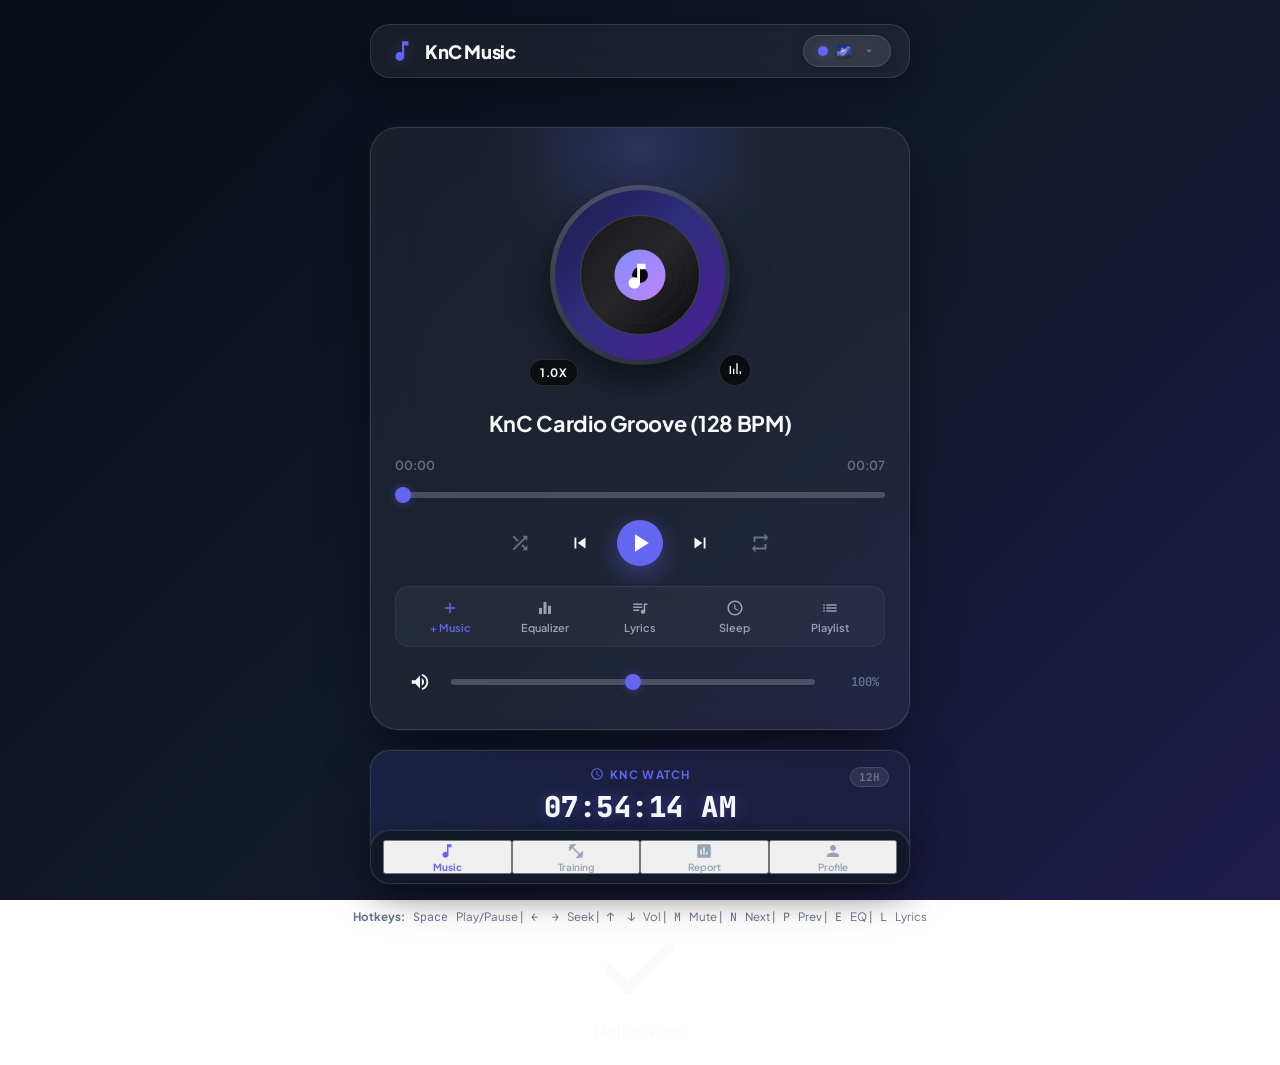
==== commit 43f89b8d: "Merge web app into single index.html SPA with separate styles.css and app.js" ====
--- a/index.html
+++ b/index.html
@@ -2,1610 +2,30 @@
 <html lang="en" data-theme="indigo">
 <head>
     <meta charset="UTF-8">
-    <meta name="viewport" content="width=device-width, initial-scale=1.0, maximum-scale=1.0, user-scalable=no">
-    <title>KnC Music - Modern Player & Watch</title>
-    
+    <meta name="viewport" content="width=device-width, initial-scale=1.0, maximum-scale=1.0, user-scalable=no, viewport-fit=cover">
+    <title>KnC Music & Wellness</title>
+
     <!-- FAVICON -->
-    <link rel="icon" type="image/svg+xml" id="favicon" href="data:image/svg+xml;utf8,<svg xmlns='http://www.w3.org/2000/svg' viewBox='0 0 100 100'><clipPath id='c'><circle cx='50' cy='50' r='50'/></clipPath><g clip-path='url(%23c)'><rect width='100' height='100' fill='%23312e81'/><circle cx='50' cy='50' r='36' fill='%2318181b'/><circle cx='50' cy='50' r='15' fill='%236366f1'/><circle cx='50' cy='50' r='5' fill='%23ffffff'/></g></svg>">
-
+    <link rel="icon" id="favicon" href="data:image/svg+xml;utf8,<svg xmlns='http://www.w3.org/2000/svg' viewBox='0 0 24 24' fill='%236366f1'><circle cx='12' cy='12' r='10'/></svg>">
+
+    <!-- FONTS -->
     <link rel="preconnect" href="https://fonts.googleapis.com">
     <link rel="preconnect" href="https://fonts.gstatic.com" crossorigin>
     <link href="https://fonts.googleapis.com/css2?family=Plus+Jakarta+Sans:wght@300;400;500;600;700;800&family=JetBrains+Mono:wght@400;500;600;700&display=swap" rel="stylesheet">
-    
-    <style>
-        :root {
-            --bg-gradient: linear-gradient(135deg, #090d16 0%, #111827 50%, #1e1b4b 100%);
-            --card-bg: rgba(255, 255, 255, 0.055);
-            --card-hover: rgba(255, 255, 255, 0.09);
-            --card-border: rgba(255, 255, 255, 0.12);
-            --card-border-subtle: rgba(255, 255, 255, 0.06);
-            --text-primary: #f8fafc;
-            --text-secondary: #94a3b8;
-            --text-muted: #64748b;
-            --accent: #6366f1;
-            --accent-rgb: 99, 102, 241;
-            --accent-hover: #4f46e5;
-            --accent-glow: rgba(99, 102, 241, 0.4);
-            --accent-glow-subtle: rgba(99, 102, 241, 0.15);
-            --danger: #f43f5e;
-            --success: #10b981;
-            --warning: #f59e0b;
-            --surface-raised: #111827;
-            --surface-inset: rgba(0, 0, 0, 0.25);
-            --utility-surface: rgba(255, 255, 255, 0.035);
-            --range-track: rgba(255, 255, 255, 0.2);
-            --radius-xl: 28px;
-            --radius-lg: 20px;
-            --radius-md: 14px;
-            --radius-sm: 8px;
-            --shadow-main: 0 25px 60px -15px rgba(0, 0, 0, 0.65), 0 0 1px 1px rgba(255, 255, 255, 0.05);
-        }
-
-        /* THEMES */
-        [data-theme="cyberpunk"] {
-            --bg-gradient: linear-gradient(135deg, #0a0512 0%, #180829 50%, #2b083a 100%);
-            --accent: #f43f5e;
-            --accent-rgb: 244, 63, 94;
-            --accent-hover: #e11d48;
-            --accent-glow: rgba(244, 63, 94, 0.45);
-            --accent-glow-subtle: rgba(244, 63, 94, 0.18);
-        }
-
-        [data-theme="emerald"] {
-            --bg-gradient: linear-gradient(135deg, #022c22 0%, #064e3b 50%, #065f46 100%);
-            --accent: #10b981;
-            --accent-rgb: 16, 185, 129;
-            --accent-hover: #059669;
-            --accent-glow: rgba(16, 185, 129, 0.45);
-            --accent-glow-subtle: rgba(16, 185, 129, 0.18);
-        }
-
-        [data-theme="sunset"] {
-            --bg-gradient: linear-gradient(135deg, #1f0d3d 0%, #3e1249 50%, #6b2138 100%);
-            --accent: #f97316;
-            --accent-rgb: 249, 115, 22;
-            --accent-hover: #ea580c;
-            --accent-glow: rgba(249, 115, 22, 0.45);
-            --accent-glow-subtle: rgba(249, 115, 22, 0.18);
-        }
-
-        [data-theme="light"] {
-            --bg-gradient: linear-gradient(135deg, #e2e8f0 0%, #f1f5f9 50%, #ffffff 100%);
-            --card-bg: rgba(255, 255, 255, 0.88);
-            --card-hover: rgba(255, 255, 255, 0.98);
-            --card-border: rgba(0, 0, 0, 0.08);
-            --card-border-subtle: rgba(0, 0, 0, 0.04);
-            --text-primary: #0f172a;
-            --text-secondary: #475569;
-            --text-muted: #64748b;
-            --accent: #4f46e5;
-            --accent-rgb: 79, 70, 229;
-            --accent-hover: #4338ca;
-            --accent-glow: rgba(79, 70, 229, 0.25);
-            --accent-glow-subtle: rgba(79, 70, 229, 0.12);
-            --shadow-main: 0 20px 45px -10px rgba(0, 0, 0, 0.12);
-            --surface-raised: #ffffff;
-            --surface-inset: #f1f5f9;
-            --utility-surface: rgba(15, 23, 42, 0.04);
-            --range-track: #cbd5e1;
-        }
-
-        * {
-            margin: 0;
-            padding: 0;
-            box-sizing: border-box;
-            font-family: 'Plus Jakarta Sans', system-ui, -apple-system, sans-serif;
-            -webkit-tap-highlight-color: transparent;
-        }
-
-        body {
-            min-height: 100vh;
-            background: var(--bg-gradient);
-            background-attachment: fixed;
-            color: var(--text-primary);
-            display: flex;
-            flex-direction: column;
-            align-items: center;
-            justify-content: center;
-            padding: 24px 16px;
-            overflow-x: hidden;
-            transition: background 0.5s ease;
-        }
-
-        /* TOP NAVIGATION */
-        .top-navbar {
-            position: sticky;
-            top: 0;
-            z-index: 100;
-            width: 100%;
-            max-width: 540px;
-            display: flex;
-            align-items: center;
-            justify-content: space-between;
-            margin-bottom: 20px;
-            padding: 10px 18px;
-            background: var(--card-bg);
-            backdrop-filter: blur(20px);
-            -webkit-backdrop-filter: blur(20px);
-            border: 1px solid var(--card-border);
-            border-radius: var(--radius-lg);
-            box-shadow: 0 8px 32px rgba(0, 0, 0, 0.3);
-        }
-
-        /* STICKY LOWER BELT FOR NAVIGATION GLYPHS AT BOTTOM OF SCREEN FOR MUSIC PAGE ONLY */
-        .floating-belt {
-            position: fixed;
-            left: 50%;
-            bottom: calc(12px + env(safe-area-inset-bottom, 0px));
-            z-index: 110;
-            display: flex;
-            align-items: center;
-            justify-content: space-around;
-            width: min(540px, calc(100% - 24px));
-            min-height: 52px;
-            padding: 6px 12px;
-            background: var(--card-bg);
-            backdrop-filter: blur(24px);
-            -webkit-backdrop-filter: blur(24px);
-            border: 1px solid var(--card-border);
-            border-radius: var(--radius-lg);
-            box-shadow: 0 8px 32px rgba(0, 0, 0, 0.4), 0 0 1px 1px rgba(255, 255, 255, 0.05);
-            opacity: 1;
-            pointer-events: auto;
-            transform: translate(-50%, 0);
-            transition: opacity 0.25s ease, transform 0.25s ease;
-        }
-
-        .floating-belt.visible {
-            opacity: 1;
-            pointer-events: auto;
-            transform: translate(-50%, 0);
-        }
-
-        .floating-belt-item {
-            display: flex;
-            flex: 1;
-            flex-direction: column;
-            align-items: center;
-            justify-content: center;
-            gap: 3px;
-            color: var(--text-secondary);
-            font-size: 0.62rem;
-            font-weight: 600;
-            line-height: 1;
-            text-decoration: none;
-            white-space: nowrap;
-        }
-
-        .floating-belt-item:focus-visible {
-            outline: 2px solid var(--accent);
-            outline-offset: 2px;
-            border-radius: var(--radius-sm);
-        }
-
-        .floating-belt-item svg {
-            width: 18px;
-            height: 18px;
-            fill: currentColor;
-        }
-
-        .floating-belt-item:first-child {
-            color: var(--accent);
-        }
-
-        .floating-belt-item.active-page {
-            color: var(--accent);
-            cursor: default;
-        }
-
-        .nav-brand {
-            display: flex;
-            align-items: center;
-            gap: 10px;
-            font-weight: 800;
-            font-size: 1.15rem;
-            letter-spacing: -0.4px;
-            color: var(--text-primary);
-        }
-
-        .nav-logo-icon {
-            width: 26px;
-            height: 26px;
-            fill: var(--accent);
-            filter: drop-shadow(0 0 8px var(--accent-glow));
-        }
-
-        /* CUSTOM STYLED THEME DROPDOWN COMPONENT */
-        .theme-dropdown {
-            position: relative;
-            user-select: none;
-        }
-
-        .theme-trigger-btn {
-            background: rgba(255, 255, 255, 0.08);
-            border: 1px solid var(--card-border);
-            color: var(--text-primary);
-            padding: 7px 14px;
-            border-radius: 20px;
-            font-size: 0.8rem;
-            font-weight: 600;
-            cursor: pointer;
-            display: inline-flex;
-            align-items: center;
-            gap: 8px;
-            transition: all 0.25s cubic-bezier(0.16, 1, 0.3, 1);
-            backdrop-filter: blur(16px);
-            -webkit-backdrop-filter: blur(16px);
-            box-shadow: 0 4px 14px rgba(0, 0, 0, 0.15);
-        }
-
-        .theme-trigger-btn:hover, .theme-trigger-btn:focus-visible, .theme-dropdown.open .theme-trigger-btn {
-            background: var(--card-hover);
-            border-color: var(--accent);
-            box-shadow: 0 0 16px var(--accent-glow-subtle), 0 4px 20px rgba(0, 0, 0, 0.25);
-            transform: translateY(-1px);
-            outline: none;
-        }
-
-        .theme-dot {
-            width: 10px;
-            height: 10px;
-            border-radius: 50%;
-            background: var(--accent);
-            box-shadow: 0 0 8px var(--accent-glow);
-            flex-shrink: 0;
-            transition: background 0.3s, box-shadow 0.3s;
-        }
-
-        .theme-chevron {
-            width: 14px;
-            height: 14px;
-            fill: var(--text-muted);
-            transition: transform 0.25s ease, fill 0.2s;
-            margin-left: 2px;
-        }
-
-        .theme-dropdown.open .theme-chevron {
-            transform: rotate(180deg);
-            fill: var(--accent);
-        }
-
-        /* FLOATING DROPDOWN LIST MENU (EMOJIS ONLY) */
-        .theme-menu {
-            position: absolute;
-            top: calc(100% + 8px);
-            right: 0;
-            min-width: 110px;
-            background: rgba(17, 24, 39, 0.95);
-            backdrop-filter: blur(24px);
-            -webkit-backdrop-filter: blur(24px);
-            border: 1px solid var(--card-border);
-            border-radius: var(--radius-md);
-            padding: 6px;
-            box-shadow: 0 14px 40px rgba(0, 0, 0, 0.5), 0 0 20px var(--accent-glow-subtle);
-            z-index: 300;
-            display: flex;
-            flex-direction: column;
-            gap: 4px;
-            opacity: 0;
-            visibility: hidden;
-            transform: translateY(-6px) scale(0.96);
-            transition: all 0.2s cubic-bezier(0.16, 1, 0.3, 1);
-            pointer-events: none;
-        }
-
-        .theme-dropdown.open .theme-menu {
-            opacity: 1;
-            visibility: visible;
-            transform: translateY(0) scale(1);
-            pointer-events: auto;
-        }
-
-        .theme-option {
-            background: transparent;
-            border: 1px solid transparent;
-            color: var(--text-primary);
-            padding: 7px 10px;
-            border-radius: var(--radius-sm);
-            font-size: 0.82rem;
-            font-weight: 600;
-            cursor: pointer;
-            display: flex;
-            align-items: center;
-            justify-content: space-between;
-            transition: all 0.15s ease;
-            text-align: left;
-            width: 100%;
-        }
-
-        .theme-option-left {
-            display: flex;
-            align-items: center;
-            gap: 10px;
-        }
-
-        .theme-emoji {
-            font-size: 1.15rem;
-            line-height: 1;
-        }
-
-        .theme-swatch {
-            width: 12px;
-            height: 12px;
-            border-radius: 50%;
-            flex-shrink: 0;
-        }
-        .theme-swatch.indigo { background: #6366f1; box-shadow: 0 0 8px rgba(99, 102, 241, 0.6); }
-        .theme-swatch.cyberpunk { background: #f43f5e; box-shadow: 0 0 8px rgba(244, 63, 94, 0.6); }
-        .theme-swatch.emerald { background: #10b981; box-shadow: 0 0 8px rgba(16, 185, 129, 0.6); }
-        .theme-swatch.sunset { background: #f97316; box-shadow: 0 0 8px rgba(249, 115, 22, 0.6); }
-        .theme-swatch.light { background: #f1f5f9; border: 1px solid #94a3b8; }
-
-        .theme-check {
-            width: 16px;
-            height: 16px;
-            fill: var(--accent);
-            opacity: 0;
-            transform: scale(0.5);
-            transition: all 0.2s ease;
-        }
-
-        .theme-option:hover {
-            background: rgba(255, 255, 255, 0.08);
-            border-color: rgba(255, 255, 255, 0.1);
-        }
-
-        .theme-option.active {
-            background: var(--accent-glow-subtle);
-            border-color: var(--accent);
-            color: #ffffff;
-        }
-
-        .theme-option.active .theme-check {
-            opacity: 1;
-            transform: scale(1);
-        }
-
-        /* MAIN APP WRAPPER */
-        .app-container {
-            display: flex;
-            flex-direction: column;
-            align-items: center;
-            gap: 20px;
-            max-width: 540px;
-            width: 100%;
-            position: relative;
-            z-index: 10;
-        }
-
-        /* MAIN PLAYER CARD */
-        .player-card {
-            width: 100%;
-            background: var(--card-bg);
-            backdrop-filter: blur(24px);
-            -webkit-backdrop-filter: blur(24px);
-            border: 1px solid var(--card-border);
-            border-radius: var(--radius-xl);
-            padding: 28px 24px;
-            box-shadow: var(--shadow-main);
-            display: flex;
-            flex-direction: column;
-            align-items: center;
-            position: relative;
-            overflow: hidden;
-        }
-
-        .player-card::before {
-            content: '';
-            position: absolute;
-            top: -120px;
-            left: 50%;
-            transform: translateX(-50%);
-            width: 280px;
-            height: 280px;
-            background: radial-gradient(circle, var(--accent-glow) 0%, transparent 70%);
-            pointer-events: none;
-            z-index: 0;
-            opacity: 0.6;
-        }
-
-        .card-header {
-            width: 100%;
-            display: flex;
-            justify-content: space-between;
-            align-items: center;
-            margin-bottom: 16px;
-            z-index: 1;
-        }
-
-        .badge-group {
-            display: flex;
-            gap: 6px;
-            align-items: center;
-        }
-
-        .badge {
-            background: var(--accent-glow-subtle);
-            color: var(--accent);
-            border: 1px solid var(--accent-glow);
-            padding: 4px 10px;
-            border-radius: 20px;
-            font-size: 0.72rem;
-            font-weight: 600;
-            text-transform: uppercase;
-            letter-spacing: 0.5px;
-        }
-
-        .badge.speed-badge {
-            cursor: pointer;
-            transition: all 0.2s;
-        }
-        .badge.speed-badge:hover {
-            background: var(--accent);
-            color: #fff;
-        }
-
-        /* VINYL & VISUALIZER */
-        .cover-visualizer-container {
-            position: relative;
-            width: 230px;
-            height: 230px;
-            margin: 4px 0 20px;
-            display: flex;
-            align-items: center;
-            justify-content: center;
-            z-index: 1;
-        }
-
-        #visualizerCanvas {
-            position: absolute;
-            top: 50%;
-            left: 50%;
-            transform: translate(-50%, -50%);
-            width: 260px;
-            height: 260px;
-            pointer-events: none;
-            z-index: 1;
-        }
-
-        .cover-wrapper {
-            position: relative;
-            width: 180px;
-            height: 180px;
-            flex-shrink: 0;
-            border-radius: 50%;
-            padding: 5px;
-            background: linear-gradient(135deg, rgba(255,255,255,0.2) 0%, rgba(255,255,255,0.02) 100%);
-            box-shadow: 0 16px 36px rgba(0, 0, 0, 0.5);
-            z-index: 2;
-            cursor: pointer;
-            transition: transform 0.3s cubic-bezier(0.34, 1.56, 0.64, 1);
-        }
-
-        .cover-wrapper:hover {
-            transform: scale(1.04);
-        }
-
-        .cover-art {
-            display: block;
-            width: 100%;
-            height: 100%;
-            object-fit: cover;
-            border-radius: 50%;
-            transition: filter 0.3s;
-        }
-
-        .spinning {
-            animation: spinVinyl 18s linear infinite;
-        }
-        .spinning.paused-spin {
-            animation-play-state: paused;
-        }
-
-        @keyframes spinVinyl {
-            from { transform: rotate(0deg); }
-            to { transform: rotate(360deg); }
-        }
-
-        .visualizer-toggle-btn {
-            position: absolute;
-            bottom: 4px;
-            right: 4px;
-            background: rgba(0,0,0,0.65);
-            border: 1px solid var(--card-border);
-            color: #fff;
-            width: 32px;
-            height: 32px;
-            border-radius: 50%;
-            display: flex;
-            align-items: center;
-            justify-content: center;
-            cursor: pointer;
-            z-index: 10;
-            transition: all 0.2s ease;
-        }
-
-        .cover-speed-btn {
-            position: absolute;
-            bottom: 4px;
-            left: 4px;
-            z-index: 10;
-            cursor: pointer;
-            font-size: 0.72rem;
-            font-weight: 700;
-            padding: 5px 10px;
-            background: rgba(0, 0, 0, 0.65);
-            backdrop-filter: blur(8px);
-            -webkit-backdrop-filter: blur(8px);
-            border: 1px solid var(--card-border);
-            border-radius: 20px;
-            color: var(--text-primary);
-            transition: all 0.2s ease;
-            user-select: none;
-            display: inline-flex;
-            align-items: center;
-            justify-content: center;
-        }
-        .cover-speed-btn:hover {
-            background: var(--card-hover);
-            border-color: var(--accent);
-            transform: scale(1.06);
-            color: #ffffff;
-        }
-
-        .visualizer-toggle-btn:hover {
-            background: var(--accent);
-            transform: scale(1.1);
-        }
-        .visualizer-toggle-btn svg {
-            width: 16px;
-            height: 16px;
-            fill: currentColor;
-        }
-
-        /* TRACK DETAILS: ONLY MUSIC NAME */
-        .track-details {
-            text-align: center;
-            width: 100%;
-            margin-bottom: 20px;
-            z-index: 1;
-        }
-
-        .track-title {
-            font-size: 1.35rem;
-            font-weight: 700;
-            color: var(--text-primary);
-            white-space: nowrap;
-            overflow: hidden;
-            text-overflow: ellipsis;
-            letter-spacing: -0.3px;
-        }
-
-        /* PROGRESS CONTAINER */
-        .progress-container {
-            width: 100%;
-            margin-bottom: 18px;
-            z-index: 1;
-        }
-
-        .time-display {
-            display: flex;
-            justify-content: space-between;
-            font-size: 0.78rem;
-            font-family: 'JetBrains Mono', monospace;
-            color: var(--text-muted);
-            margin-bottom: 8px;
-            font-weight: 600;
-        }
-
-        input[type="range"] {
-            -webkit-appearance: none;
-            appearance: none;
-            width: 100%;
-            height: 6px;
-            background: var(--range-track);
-            border-radius: 10px;
-            outline: none;
-            cursor: pointer;
-            transition: background 0.2s;
-        }
-
-        input[type="range"]::-webkit-slider-thumb {
-            -webkit-appearance: none;
-            appearance: none;
-            width: 16px;
-            height: 16px;
-            border-radius: 50%;
-            background: var(--accent);
-            box-shadow: 0 0 10px var(--accent-glow);
-            cursor: pointer;
-            transition: transform 0.15s ease, background 0.15s ease;
-        }
-
-        input[type="range"]:hover::-webkit-slider-thumb {
-            transform: scale(1.3);
-            background: var(--accent-hover);
-        }
-
-        /* CONTROLS ROW */
-        .controls-row {
-            display: flex;
-            align-items: center;
-            justify-content: center;
-            gap: 14px;
-            width: 100%;
-            margin-bottom: 20px;
-            z-index: 1;
-        }
-
-        .controls-row .icon-btn {
-            flex: 0 0 46px;
-        }
-
-        .icon-btn {
-            background: none;
-            border: none;
-            color: var(--text-primary);
-            cursor: pointer;
-            display: flex;
-            align-items: center;
-            justify-content: center;
-            padding: 12px;
-            border-radius: 50%;
-            transition: all 0.2s ease;
-            touch-action: manipulation;
-        }
-
-        .icon-btn svg {
-            width: 22px;
-            height: 22px;
-            fill: currentColor;
-        }
-
-        .icon-btn:hover {
-            background: rgba(255, 255, 255, 0.12);
-            transform: scale(1.1);
-        }
-
-        .icon-btn.secondary {
-            color: var(--text-muted);
-        }
-
-        .icon-btn.secondary.active {
-            color: var(--accent);
-            background: var(--accent-glow-subtle);
-            box-shadow: 0 0 14px var(--accent-glow);
-        }
-
-        .icon-btn.play-btn {
-            background: var(--accent);
-            color: #ffffff;
-            width: 46px;
-            height: 46px;
-            padding: 12px;
-            flex: 0 0 46px;
-            box-shadow: 0 8px 24px var(--accent-glow);
-        }
-
-        .icon-btn.play-btn svg {
-            width: 30px;
-            height: 30px;
-            flex: 0 0 30px;
-        }
-
-        .controls-row .icon-btn.play-btn svg {
-            width: 30px;
-            height: 30px;
-            flex: 0 0 30px;
-        }
-
-        .icon-btn.play-btn:hover {
-            background: var(--accent-hover);
-            transform: scale(1.08);
-        }
-
-        /* UTILITY BELT (+ MUSIC | EQUALIZER | LYRICS | SLEEP | PLAYLIST) */
-        .quick-utils-bar {
-            display: flex;
-            align-items: center;
-            justify-content: space-between;
-            width: 100%;
-            padding: 6px 10px;
-            margin-bottom: 16px;
-            background: var(--utility-surface);
-            border: 1px solid var(--card-border-subtle);
-            border-radius: var(--radius-md);
-            z-index: 1;
-            gap: 6px;
-        }
-
-        .util-btn {
-            background: none;
-            border: none;
-            color: var(--text-secondary);
-            cursor: pointer;
-            display: flex;
-            flex-direction: column;
-            align-items: center;
-            gap: 4px;
-            font-size: 0.68rem;
-            font-weight: 600;
-            padding: 6px 8px;
-            border-radius: var(--radius-sm);
-            transition: all 0.2s;
-            flex: 1;
-            text-align: center;
-        }
-
-        .util-btn svg {
-            width: 18px;
-            height: 18px;
-            fill: currentColor;
-        }
-
-        .util-btn:hover, .util-btn.active {
-            color: var(--accent);
-            background: var(--accent-glow-subtle);
-        }
-
-        .util-btn.accent-btn {
-            color: var(--accent);
-        }
-
-        /* VOLUME BAR (200% GAIN) */
-        .volume-container {
-            display: flex;
-            align-items: center;
-            gap: 12px;
-            width: 100%;
-            padding: 0 6px;
-            z-index: 1;
-        }
-
-        .volume-label {
-            font-size: 0.76rem;
-            font-family: 'JetBrains Mono', monospace;
-            color: var(--text-muted);
-            min-width: 52px;
-            text-align: right;
-            font-weight: 600;
-        }
-
-        /* CENTER-ALIGNED WATCH CARD WITH 12/24H TOGGLE */
-        .watch-card {
-            width: 100%;
-            background: var(--card-bg);
-            backdrop-filter: blur(20px);
-            -webkit-backdrop-filter: blur(20px);
-            border: 1px solid var(--card-border);
-            border-radius: var(--radius-lg);
-            padding: 16px 20px;
-            box-shadow: var(--shadow-main);
-            display: flex;
-            flex-direction: column;
-            align-items: center;
-            justify-content: center;
-            text-align: center;
-            position: relative;
-            background: linear-gradient(135deg, var(--accent-glow-subtle) 0%, rgba(255, 255, 255, 0.03) 100%);
-        }
-
-        .watch-top-row {
-            display: flex;
-            align-items: center;
-            justify-content: center;
-            gap: 8px;
-            margin-bottom: 4px;
-            position: relative;
-            width: 100%;
-        }
-
-        .watch-header {
-            display: flex;
-            align-items: center;
-            justify-content: center;
-            gap: 6px;
-            font-size: 0.72rem;
-            font-weight: 700;
-            text-transform: uppercase;
-            letter-spacing: 1.2px;
-            color: var(--accent);
-        }
-
-        .watch-header svg {
-            width: 14px;
-            height: 14px;
-            fill: currentColor;
-        }
-
-        .time-format-btn {
-            position: absolute;
-            right: 0;
-            top: 0;
-            background: rgba(255, 255, 255, 0.08);
-            border: 1px solid var(--card-border);
-            color: var(--text-muted);
-            padding: 2px 8px;
-            border-radius: 12px;
-            font-size: 0.68rem;
-            font-weight: 700;
-            font-family: 'JetBrains Mono', monospace;
-            cursor: pointer;
-            transition: all 0.2s;
-        }
-
-        .time-format-btn:hover {
-            color: var(--accent);
-            border-color: var(--accent);
-            background: var(--accent-glow-subtle);
-        }
-
-        .clock-time {
-            font-size: 1.8rem;
-            font-weight: 800;
-            font-family: 'JetBrains Mono', monospace;
-            color: var(--text-primary);
-            letter-spacing: 0.5px;
-            text-shadow: 0 0 16px var(--accent-glow);
-            margin: 2px 0;
-            text-align: center;
-        }
-
-        .clock-date {
-            font-size: 0.78rem;
-            font-weight: 500;
-            color: var(--text-secondary);
-            text-align: center;
-        }
-
-        .sleep-timer-badge {
-            display: none;
-            align-items: center;
-            gap: 6px;
-            background: rgba(244, 63, 94, 0.15);
-            color: #fb7185;
-            border: 1px solid rgba(244, 63, 94, 0.3);
-            padding: 4px 12px;
-            border-radius: 20px;
-            font-size: 0.72rem;
-            font-weight: 700;
-            font-family: 'JetBrains Mono', monospace;
-            margin-top: 8px;
-        }
-
-        /* HALF-SCREEN SLIDE-OVER PLAYLIST DRAWER */
-        .drawer-backdrop {
-            position: fixed;
-            top: 0;
-            left: 0;
-            width: 100vw;
-            height: 100vh;
-            background: rgba(0, 0, 0, 0.7);
-            backdrop-filter: blur(8px);
-            -webkit-backdrop-filter: blur(8px);
-            z-index: 150;
-            display: none;
-            align-items: flex-end;
-            justify-content: center;
-            opacity: 0;
-            transition: opacity 0.3s ease;
-        }
-
-        .drawer-backdrop.open {
-            display: flex;
-            opacity: 1;
-        }
-
-        .drawer-card {
-            background: var(--surface-raised);
-            border: 1px solid var(--card-border);
-            border-radius: var(--radius-xl) var(--radius-xl) 0 0;
-            width: 100%;
-            max-width: 560px;
-            height: 60vh;
-            max-height: 80vh;
-            box-shadow: 0 -10px 40px rgba(0, 0, 0, 0.6);
-            padding: 20px 24px;
-            display: flex;
-            flex-direction: column;
-            transform: translateY(100%);
-            transition: transform 0.3s cubic-bezier(0.16, 1, 0.3, 1);
-        }
-
-        .drawer-backdrop.open .drawer-card {
-            transform: translateY(0);
-        }
-
-        .drawer-header {
-            display: flex;
-            justify-content: space-between;
-            align-items: center;
-            margin-bottom: 14px;
-            padding-bottom: 10px;
-            border-bottom: 1px solid var(--card-border-subtle);
-        }
-
-        .drawer-title-group {
-            display: flex;
-            align-items: center;
-            gap: 10px;
-        }
-
-        .drawer-title {
-            font-size: 1.15rem;
-            font-weight: 700;
-            display: flex;
-            align-items: center;
-            gap: 8px;
-        }
-
-        .track-count {
-            font-size: 0.76rem;
-            color: var(--text-muted);
-            font-weight: 600;
-        }
-
-        .drawer-actions {
-            display: flex;
-            align-items: center;
-            gap: 8px;
-        }
-
-        .playlist-scroll {
-            flex: 1;
-            overflow-y: auto;
-            padding-right: 4px;
-        }
-
-        .playlist-scroll::-webkit-scrollbar {
-            width: 5px;
-        }
-
-        .playlist-scroll::-webkit-scrollbar-thumb {
-            background: rgba(255, 255, 255, 0.2);
-            border-radius: 10px;
-        }
-
-        .playlist-list {
-            list-style: none;
-            display: flex;
-            flex-direction: column;
-            gap: 6px;
-        }
-
-        .playlist-item {
-            display: flex;
-            align-items: center;
-            gap: 12px;
-            padding: 10px 12px;
-            border-radius: var(--radius-sm);
-            background: rgba(255, 255, 255, 0.03);
-            border: 1px solid transparent;
-            cursor: pointer;
-            transition: all 0.2s ease;
-            cursor: grab;
-        }
-
-        .playlist-item.dragging {
-            opacity: 0.45;
-            cursor: grabbing;
-        }
-
-        .playlist-item.drag-over {
-            border-color: var(--accent);
-            background: var(--accent-glow-subtle);
-        }
-
-        .playlist-item:hover {
-            background: rgba(255, 255, 255, 0.08);
-            border-color: rgba(255, 255, 255, 0.1);
-        }
-
-        .playlist-item.active {
-            background: var(--accent-glow-subtle);
-            border-color: var(--accent);
-        }
-
-        .playlist-thumb {
-            width: 38px;
-            height: 38px;
-            border-radius: 6px;
-            object-fit: cover;
-            flex-shrink: 0;
-            background: #1e1b4b;
-        }
-
-        .item-info {
-            flex: 1;
-            overflow: hidden;
-        }
-
-        .item-title {
-            font-size: 0.9rem;
-            font-weight: 600;
-            white-space: nowrap;
-            overflow: hidden;
-            text-overflow: ellipsis;
-            color: var(--text-primary);
-        }
-
-        .item-artist {
-            font-size: 0.74rem;
-            color: var(--text-secondary);
-            white-space: nowrap;
-            overflow: hidden;
-            text-overflow: ellipsis;
-        }
-
-        .item-remove {
-            background: none;
-            border: none;
-            color: var(--text-muted);
-            cursor: pointer;
-            padding: 6px;
-            border-radius: 4px;
-            opacity: 0.6;
-            transition: all 0.2s;
-            flex-shrink: 0;
-        }
-
-        .playlist-item:hover .item-remove {
-            opacity: 1;
-        }
-
-        .item-remove:hover {
-            color: var(--danger);
-            background: rgba(244, 63, 94, 0.15);
-        }
-
-        .item-remove svg {
-            width: 16px;
-            height: 16px;
-            fill: currentColor;
-        }
-
-        .empty-playlist-msg {
-            text-align: center;
-            padding: 40px 20px;
-            color: var(--text-muted);
-            font-size: 0.88rem;
-            display: flex;
-            flex-direction: column;
-            align-items: center;
-            gap: 12px;
-        }
-
-        /* MODALS (EQUALIZER, LYRICS, SLEEP) */
-        .modal-backdrop {
-            position: fixed;
-            top: 0;
-            left: 0;
-            width: 100vw;
-            height: 100vh;
-            background: rgba(0, 0, 0, 0.75);
-            backdrop-filter: blur(8px);
-            -webkit-backdrop-filter: blur(8px);
-            z-index: 200;
-            display: none;
-            align-items: center;
-            justify-content: center;
-            padding: 20px;
-            opacity: 0;
-            transition: opacity 0.25s ease;
-        }
-
-        .modal-backdrop.open {
-            display: flex;
-            opacity: 1;
-        }
-
-        .modal-dialog {
-            background: var(--surface-raised);
-            border: 1px solid var(--card-border);
-            border-radius: var(--radius-xl);
-            width: 100%;
-            max-width: 500px;
-            max-height: 90vh;
-            overflow-y: auto;
-            box-shadow: var(--shadow-main);
-            padding: 24px;
-            position: relative;
-            transform: translateY(20px);
-            transition: transform 0.25s ease;
-        }
-
-        .modal-backdrop.open .modal-dialog {
-            transform: translateY(0);
-        }
-
-        .modal-header {
-            display: flex;
-            justify-content: space-between;
-            align-items: center;
-            margin-bottom: 20px;
-            padding-bottom: 12px;
-            border-bottom: 1px solid var(--card-border-subtle);
-        }
-
-        .modal-title {
-            font-size: 1.15rem;
-            font-weight: 700;
-            display: flex;
-            align-items: center;
-            gap: 8px;
-        }
-
-        .modal-close {
-            background: none;
-            border: none;
-            color: var(--text-muted);
-            cursor: pointer;
-            padding: 6px;
-            border-radius: 50%;
-            transition: all 0.2s;
-        }
-        .modal-close:hover {
-            color: #fff;
-            background: rgba(255,255,255,0.1);
-        }
-        .modal-close svg {
-            width: 20px;
-            height: 20px;
-            fill: currentColor;
-        }
-
-        .nav-btn {
-            background: rgba(255, 255, 255, 0.08);
-            border: 1px solid var(--card-border);
-            color: var(--text-primary);
-            padding: 6px 12px;
-            border-radius: 20px;
-            font-size: 0.78rem;
-            font-weight: 600;
-            cursor: pointer;
-            display: inline-flex;
-            align-items: center;
-            gap: 6px;
-            transition: all 0.2s ease;
-        }
-        .nav-btn:hover {
-            background: var(--card-hover);
-            border-color: var(--accent);
-        }
-
-        /* EQUALIZER STYLES */
-        .eq-presets-row {
-            display: flex;
-            align-items: center;
-            gap: 6px;
-            margin-bottom: 20px;
-            flex-wrap: wrap;
-        }
-
-        .eq-preset-chip {
-            background: rgba(255,255,255,0.06);
-            border: 1px solid var(--card-border-subtle);
-            color: var(--text-secondary);
-            padding: 4px 10px;
-            border-radius: 20px;
-            font-size: 0.76rem;
-            font-weight: 600;
-            cursor: pointer;
-            transition: all 0.2s;
-        }
-
-        .eq-preset-chip:hover, .eq-preset-chip.active {
-            background: var(--accent);
-            color: #fff;
-            border-color: var(--accent);
-        }
-
-        .eq-sliders-container {
-            display: flex;
-            justify-content: space-around;
-            align-items: flex-end;
-            height: 180px;
-            padding: 10px 0;
-            margin-bottom: 16px;
-            background: var(--surface-inset);
-            border-radius: var(--radius-md);
-        }
-
-        .eq-band {
-            display: flex;
-            flex-direction: column;
-            align-items: center;
-            height: 100%;
-            justify-content: space-between;
-        }
-
-        .eq-band input[type="range"] {
-            -webkit-appearance: slider-vertical;
-            appearance: slider-vertical;
-            writing-mode: bt-lr;
-            width: 8px;
-            height: 110px;
-            margin: 6px 0;
-            background: rgba(255,255,255,0.15);
-        }
-
-        .eq-freq-label {
-            font-size: 0.72rem;
-            color: var(--text-muted);
-            font-family: 'JetBrains Mono', monospace;
-            font-weight: 600;
-        }
-
-        .eq-gain-val {
-            font-size: 0.7rem;
-            color: var(--accent);
-            font-family: 'JetBrains Mono', monospace;
-            font-weight: 600;
-        }
-
-        /* LYRICS STYLES */
-        .lyrics-container {
-            min-height: 200px;
-            max-height: 320px;
-            overflow-y: auto;
-            text-align: center;
-            padding: 12px 16px;
-            background: var(--surface-inset);
-            border-radius: var(--radius-md);
-            margin-bottom: 14px;
-        }
-
-        .lyrics-container::-webkit-scrollbar {
-            width: 4px;
-        }
-        .lyrics-container::-webkit-scrollbar-thumb {
-            background: rgba(255,255,255,0.2);
-            border-radius: 4px;
-        }
-
-        .lyric-line {
-            font-size: 0.95rem;
-            color: var(--text-secondary);
-            padding: 8px 4px;
-            transition: all 0.3s ease;
-            cursor: pointer;
-            border-radius: 6px;
-        }
-
-        .lyric-line:hover {
-            color: var(--text-primary);
-            background: rgba(255,255,255,0.05);
-        }
-
-        .lyric-line.active {
-            color: var(--accent);
-            font-size: 1.15rem;
-            font-weight: 700;
-            text-shadow: 0 0 12px var(--accent-glow);
-            transform: scale(1.05);
-        }
-
-        .lyrics-editor {
-            width: 100%;
-            height: 180px;
-            background: var(--surface-inset);
-            border: 1px solid var(--card-border);
-            color: var(--text-primary);
-            padding: 12px;
-            border-radius: var(--radius-sm);
-            font-size: 0.85rem;
-            outline: none;
-            resize: vertical;
-            display: none;
-            margin-bottom: 12px;
-        }
-
-        .lyrics-actions {
-            display: flex;
-            justify-content: space-between;
-            align-items: center;
-        }
-
-        /* SLEEP TIMER STYLES */
-        .sleep-timer-grid {
-            display: grid;
-            grid-template-columns: repeat(3, 1fr);
-            gap: 10px;
-            margin-bottom: 20px;
-        }
-
-        .sleep-chip {
-            background: rgba(255,255,255,0.06);
-            border: 1px solid var(--card-border-subtle);
-            color: var(--text-primary);
-            padding: 12px;
-            border-radius: var(--radius-md);
-            font-size: 0.82rem;
-            font-weight: 600;
-            text-align: center;
-            cursor: pointer;
-            transition: all 0.2s;
-        }
-
-        .sleep-chip:hover, .sleep-chip.active {
-            background: var(--accent);
-            color: #fff;
-            border-color: var(--accent);
-        }
-
-        [data-theme="light"] .nav-btn,
-        [data-theme="light"] .eq-preset-chip,
-        [data-theme="light"] .sleep-chip {
-            background: var(--surface-inset);
-        }
-
-        [data-theme="light"] .playlist-item {
-            background: #f8fafc;
-        }
-
-        [data-theme="light"] .playlist-item:hover {
-            background: #eef2ff;
-            border-color: rgba(79, 70, 229, 0.16);
-        }
-
-        [data-theme="light"] .playlist-item.active {
-            background: var(--accent-glow-subtle);
-            border-color: var(--accent);
-        }
-
-        [data-theme="light"] .item-remove {
-            color: #64748b;
-            opacity: 1;
-        }
-
-        [data-theme="light"] .eq-band input[type="range"] {
-            background: var(--range-track);
-        }
-
-        [data-theme="light"] .modal-close:hover {
-            color: var(--accent);
-            background: var(--surface-inset);
-        }
-
-        [data-theme="light"] .player-card {
-            box-shadow: var(--shadow-main);
-        }
-
-        .shortcuts-bar {
-            margin-top: 20px;
-            font-size: 0.72rem;
-            color: var(--text-muted);
-            text-align: center;
-        }
-
-        kbd {
-            background: rgba(255, 255, 255, 0.1);
-            padding: 2px 5px;
-            border-radius: 4px;
-            border: 1px solid rgba(255, 255, 255, 0.15);
-            font-family: 'JetBrains Mono', monospace;
-        }
-
-        .hidden-file-input {
-            display: none;
-        }
-
-        @media (max-width: 600px) {
-            body {
-                justify-content: flex-start;
-                min-height: 100vh;
-                min-height: 100dvh;
-                padding: 10px 10px calc(76px + env(safe-area-inset-bottom, 0px));
-            }
-
-            .top-navbar {
-                margin-bottom: 12px;
-                padding: 0 4px;
-            }
-
-            .app-container {
-                flex: 1;
-                justify-content: space-evenly;
-                gap: clamp(12px, 2.5vh, 22px);
-            }
-
-            .player-card {
-                padding: 16px 14px 14px;
-                border-radius: 18px;
-            }
-
-            .cover-visualizer-container {
-                width: min(100%, 270px);
-                height: auto;
-                aspect-ratio: 1;
-                margin: 2px 0 12px;
-            }
-
-            #visualizerCanvas {
-                width: 100%;
-                height: 100%;
-            }
-
-            .cover-wrapper {
-                width: min(62vw, 160px);
-                height: auto;
-                aspect-ratio: 1;
-            }
-
-            .cover-speed-btn {
-                top: 50%;
-                bottom: auto;
-                left: 2px;
-                padding: 3px 8px;
-                font-size: 0.68rem;
-                transform: translateY(-50%);
-            }
-
-            .cover-speed-btn:hover {
-                transform: translateY(-50%) scale(1.06);
-            }
-
-            .visualizer-toggle-btn {
-                top: 50%;
-                bottom: auto;
-                right: 2px;
-                width: 28px;
-                height: 28px;
-                transform: translateY(-50%);
-            }
-
-            .visualizer-toggle-btn:hover {
-                transform: translateY(-50%) scale(1.1);
-                background: var(--accent);
-            }
-
-            .track-details {
-                margin-bottom: 6px;
-            }
-
-            .track-title {
-                font-size: 1.02rem;
-            }
-
-            .progress-container {
-                margin-bottom: 6px;
-            }
-
-            .controls-row {
-                gap: 8px;
-                margin-bottom: 10px;
-            }
-
-            .controls-row .icon-btn,
-            .controls-row .icon-btn.play-btn {
-                width: 44px;
-                height: 44px;
-                padding: 11px;
-                flex: 0 0 44px;
-            }
-
-            .controls-row .icon-btn svg,
-            .controls-row .icon-btn.play-btn svg {
-                width: 22px;
-                height: 22px;
-            }
-
-            .controls-row .icon-btn.play-btn svg {
-                width: 28px;
-                height: 28px;
-                flex: 0 0 28px;
-                flex: 0 0 28px;
-            }
-
-            .volume-container {
-                margin-top: 0;
-            }
-
-            .watch-card {
-                padding: 12px 14px;
-                border-radius: 16px;
-            }
-
-            .watch-header {
-                font-size: 0.66rem;
-            }
-
-            .clock-time {
-                font-size: 1.2rem;
-                margin: 2px 0;
-            }
-
-            .clock-date {
-                font-size: 0.68rem;
-            }
-
-            .floating-belt {
-                width: calc(100% - 20px);
-                min-height: 48px;
-                bottom: calc(8px + env(safe-area-inset-bottom, 0px));
-            }
-
-            .shortcuts-bar {
-                display: none;
-            }
-        }
-
-        @media (max-width: 600px) and (max-height: 700px) {
-            body {
-                padding-top: 6px;
-                padding-bottom: calc(68px + env(safe-area-inset-bottom, 0px));
-            }
-
-            .top-navbar {
-                margin-bottom: 6px;
-            }
-
-            .app-container {
-                gap: 8px;
-            }
-
-            .player-card {
-                padding: 10px 12px;
-            }
-
-            .card-header {
-                margin-bottom: 8px;
-            }
-
-            .cover-visualizer-container {
-                width: min(100%, 210px);
-                margin: 0 0 4px;
-            }
-
-            .cover-wrapper {
-                width: min(52vw, 120px);
-            }
-
-            .track-details {
-                margin-bottom: 4px;
-            }
-
-            .progress-container {
-                margin-bottom: 4px;
-            }
-
-            .controls-row {
-                gap: 8px;
-                margin-bottom: 4px;
-            }
-
-            .controls-row .icon-btn,
-            .controls-row .icon-btn.play-btn {
-                width: 40px;
-                height: 40px;
-                padding: 9px;
-            }
-
-            .quick-utils-bar {
-                padding: 4px 6px;
-                margin-bottom: 8px;
-                gap: 3px;
-            }
-
-            .util-btn {
-                gap: 2px;
-                padding: 4px;
-                font-size: 0.62rem;
-            }
-
-            .watch-card {
-                padding: 8px 12px;
-            }
-
-            .clock-time {
-                font-size: 1.05rem;
-                margin: 0;
-            }
-        }
-    </style>
+
+    <!-- UNIFIED STYLESHEET -->
+    <link rel="stylesheet" href="styles.css">
 </head>
 <body>
-    <!-- TOP NAVIGATION BAR -->
+
+    <!-- SINGLE PAGE APPLICATION CONTAINER -->
+    <div id="appContainer" class="app-root">
+
+        <!-- =========================================================
+             VIEW 1: MUSIC PLAYER & WATCH
+             ========================================================= -->
+        <section id="viewMusic" class="spa-view active" aria-label="Music Player">
+<!-- TOP NAVIGATION BAR -->
     <header class="top-navbar">
         <div class="nav-brand">
             <svg class="nav-logo-icon" viewBox="0 0 24 24">
@@ -1924,1571 +344,940 @@
     <footer class="shortcuts-bar">
         <span><strong>Hotkeys:</strong> <kbd>Space</kbd> Play/Pause | <kbd>←</kbd> <kbd>→</kbd> Seek | <kbd>↑</kbd> <kbd>↓</kbd> Vol | <kbd>M</kbd> Mute | <kbd>N</kbd> Next | <kbd>P</kbd> Prev | <kbd>E</kbd> EQ | <kbd>L</kbd> Lyrics</span>
     </footer>
-
-    <nav class="floating-belt" id="floatingBelt" aria-label="Quick access">
-        <a class="floating-belt-item active-page" href="javascript:void(0)" onclick="event.preventDefault(); return false;" aria-label="Music" title="Music">
+        </section>
+
+        <!-- =========================================================
+             VIEW 2: TRAINING & WORKOUTS
+             ========================================================= -->
+        <section id="viewTraining" class="spa-view" aria-label="Training & Workouts">
+<!-- BACK TO MUSIC PLAYER BUTTON (DESKTOP ONLY via CSS media query) -->
+    <button class="page-back-button" type="button" aria-label="Go back to Music Player" title="Back to KnC Music">
+        <svg viewBox="0 0 24 24" fill="none" stroke="currentColor" stroke-linecap="round" stroke-linejoin="round">
+            <polyline points="15 18 9 12 15 6"></polyline>
+        </svg>
+    </button>
+
+    <main class="training-container">
+        
+        <!-- TOP HEADER -->
+        <header class="training-header">
+            <div class="header-brand">
+                <div class="brand-badge" aria-hidden="true">
+                    <svg viewBox="0 0 24 24"><path d="M20.57 14.86L22 13.43 20.57 12 17 15.57 8.43 7 12 3.43 10.57 2 9.14 3.43 7.71 2 5.57 4.14 4.14 2.71 2.71 4.14l1.43 1.43L2 7.71l1.43 1.43L2 10.57 3.43 12 7 8.43 15.57 17 12 20.57 13.43 22l1.43-1.43L16.29 22l2.14-2.14 1.43 1.43 1.43-1.43-1.43-1.43L22 16.29z"/></svg>
+                </div>
+                <div class="brand-titles">
+                    <h1>KnC Training</h1>
+                    <p>Daily Home &amp; Gym Workouts</p>
+                </div>
+            </div>
+            <div class="header-right-group">
+                <div class="header-music-card" id="headerMusicCardTraining" role="region" aria-label="Music Mini Player">
+                    <a href="index.html" class="hm-info" id="hmInfoTraining" title="Open KnC Music Player">
+                        <span class="hm-wave">
+                            <span class="hm-bar"></span>
+                            <span class="hm-bar"></span>
+                            <span class="hm-bar"></span>
+                        </span>
+                        <span class="hm-title" id="hmTitleTraining">KnC Music</span>
+                    </a>
+                    <div class="hm-controls">
+                        <button type="button" class="hm-btn hm-play-btn" id="hmPlayBtnTraining" title="Play / Pause" aria-label="Play or Pause">
+                            <svg class="hm-icon-play" viewBox="0 0 24 24"><polygon points="6 4 20 12 6 20 6 4"></polygon></svg>
+                            <svg class="hm-icon-pause" viewBox="0 0 24 24"><line x1="8" y1="5" x2="8" y2="19"></line><line x1="16" y1="5" x2="16" y2="19"></line></svg>
+                        </button>
+                        <button type="button" class="hm-btn hm-next-btn" id="hmNextBtnTraining" title="Next Track" aria-label="Next Track">
+                            <svg viewBox="0 0 24 24"><polygon points="5 4 15 12 5 20 5 4"></polygon><line x1="19" y1="5" x2="19" y2="19"></line></svg>
+                        </button>
+                        <button type="button" class="hm-btn hm-close-btn" id="hmCloseBtnTraining" title="Close mini-player" aria-label="Close music mini-player">
+                            <svg viewBox="0 0 24 24"><line x1="18" y1="6" x2="6" y2="18"></line><line x1="6" y1="6" x2="18" y2="18"></line></svg>
+                        </button>
+                    </div>
+                </div>
+                <div class="header-date-badge" id="currentDateBadge">
+                    <span class="live-dot"></span>
+                    <span id="dateText">Today</span>
+                </div>
+            </div>
+        </header>
+
+        <!-- MAJOR MODE SWITCHER: HOME VS GYM -->
+        <nav class="mode-nav-tabs" aria-label="Workout Modes">
+            <button type="button" class="mode-tab-btn active" id="tabHome" aria-selected="true" role="tab">
+                <svg viewBox="0 0 24 24" fill="none" stroke="currentColor" stroke-linecap="round" stroke-linejoin="round">
+                    <path d="M3 9l9-7 9 7v11a2 2 0 0 1-2 2H5a2 2 0 0 1-2-2z"></path>
+                    <polyline points="9 22 9 12 15 12 15 22"></polyline>
+                </svg>
+                <span>Home Workouts</span>
+            </button>
+            <button type="button" class="mode-tab-btn" id="tabGym" aria-selected="false" role="tab">
+                <svg viewBox="0 0 24 24" fill="none" stroke="currentColor" stroke-linecap="round" stroke-linejoin="round">
+                    <path d="M6 5v14M18 5v14M2 9v6M22 9v6M6 12h12"></path>
+                </svg>
+                <span>Gym Workouts</span>
+            </button>
+        </nav>
+
+        <!-- ========================================================= -->
+        <!-- VIEW 1: HOME WORKOUTS (Exactly 10: 2 Warm-up + 6 Main + 2 Warm-down) -->
+        <!-- ========================================================= -->
+        <section class="glass-card" id="homeWorkoutsView" role="tabpanel" aria-labelledby="tabHome">
+            
+            <div class="card-header-row">
+                <div class="card-title-group">
+                    <div class="card-icon">
+                        <svg viewBox="0 0 24 24" fill="none" stroke="currentColor" stroke-linecap="round" stroke-linejoin="round">
+                            <polygon points="13 2 3 14 12 14 11 22 21 10 12 10 13 2"></polygon>
+                        </svg>
+                    </div>
+                    <div>
+                        <h2 class="card-title">Daily Whole-Body Home Routine</h2>
+                    </div>
+                </div>
+
+                <!-- SUB-COLUMNS: Without vs With Equipments -->
+                <div class="submode-selector" role="radiogroup" aria-label="Equipment requirement">
+                    <button type="button" class="submode-btn active" id="btnNoEquipment" role="radio" aria-checked="true">
+                        <svg width="15" height="15" viewBox="0 0 24 24" fill="none" stroke="currentColor" stroke-width="2.2"><path d="M12 2a10 10 0 1 0 10 10A10 10 0 0 0 12 2zm0 18a8 8 0 1 1 8-8 8 8 0 0 1-8 8z"/></svg>
+                        <span>Without Equipment</span>
+                    </button>
+                    <button type="button" class="submode-btn" id="btnWithEquipment" role="radio" aria-checked="false">
+                        <svg width="15" height="15" viewBox="0 0 24 24" fill="none" stroke="currentColor" stroke-width="2.2"><rect x="2" y="6" width="20" height="12" rx="2"></rect><circle cx="12" cy="12" r="2"></circle></svg>
+                        <span>With Equipment</span>
+                    </button>
+                </div>
+            </div>
+
+            <!-- CONTROLS: LEVEL PILLS & ACTIONS -->
+            <div class="home-controls-row">
+                <div class="level-pills" role="radiogroup" aria-label="Workout Level">
+                    <button type="button" class="level-pill" data-level="beginner">Beginner</button>
+                    <button type="button" class="level-pill active" data-level="intermediate">Intermediate</button>
+                    <button type="button" class="level-pill" data-level="advanced">Advanced</button>
+                </div>
+
+                <div class="home-actions-group">
+                    <button type="button" class="action-pill-btn primary" id="openCustomExerciseHomeBtn">
+                        <span>+ Custom Exercise</span>
+                    </button>
+                    <button type="button" class="action-pill-btn" id="regenerateDailyBtn" title="Shuffle today's mix">
+                        <svg viewBox="0 0 24 24" fill="none" stroke="currentColor" stroke-width="2.2" stroke-linecap="round" stroke-linejoin="round">
+                            <polyline points="23 4 23 10 17 10"></polyline>
+                            <polyline points="1 20 1 14 7 14"></polyline>
+                            <path d="M3.51 9a9 9 0 0 1 14.85-3.36L23 10M1 14l4.64 4.36A9 9 0 0 0 20.49 15"></path>
+                        </svg>
+                        <span>Shuffle Mix</span>
+                    </button>
+                </div>
+            </div>
+
+            <!-- DAILY PROGRESS STRIP -->
+            <div class="daily-meta-strip">
+                <div class="meta-strip-left">
+                    <span>10 Workouts: 2 Warm-Ups • 6 Main • 2 Warm-Downs</span>
+                </div>
+                <div class="header-date-badge" id="completionCounter">0 / 10 Done</div>
+            </div>
+
+            <!-- 10 EXERCISE LIST CARDS -->
+            <div class="exercise-grid" id="homeExerciseGrid">
+                <!-- Dynamically populated by JS (10 workouts) -->
+            </div>
+
+        </section>
+
+        <!-- ========================================================= -->
+        <!-- VIEW 2: GYM WORKOUTS                                      -->
+        <!-- ========================================================= -->
+        <section class="glass-card" id="gymWorkoutsView" role="tabpanel" aria-labelledby="tabGym" style="display: none;">
+            
+            <!-- STEP 1: CHOOSING PAGE -->
+            <div id="gymChoosingView">
+                <div class="card-header-row">
+                    <div class="card-title-group">
+                        <div class="card-icon">
+                            <svg viewBox="0 0 24 24" fill="none" stroke="currentColor" stroke-linecap="round" stroke-linejoin="round">
+                                <path d="M6 5v14M18 5v14M2 9v6M22 9v6M6 12h12"></path>
+                            </svg>
+                        </div>
+                        <div>
+                            <h2 class="card-title">Choose Body Workouts</h2>
+                            <p style="font-size: 0.78rem; color: var(--text-secondary);">Select a muscle group, configure sets (10 reps each), and tap Done</p>
+                        </div>
+                    </div>
+                    <button type="button" class="action-pill-btn primary" id="openCustomExerciseGymBtn">
+                        <span>+ Custom Exercise</span>
+                    </button>
+                </div>
+
+                <!-- SINGLE BODY PART SELECTION (One at a time) -->
+                <div class="body-parts-tabs-row">
+                    <div class="body-parts-tabs" id="bodyPartsTabs" role="tablist" aria-label="Body parts">
+                        <button type="button" class="body-part-tab active" data-part="chest" role="tab" aria-selected="true">🦾 Chest</button>
+                        <button type="button" class="body-part-tab" data-part="back" role="tab" aria-selected="false">🎒 Back</button>
+                        <button type="button" class="body-part-tab" data-part="shoulders" role="tab" aria-selected="false">🎯 Shoulders</button>
+                        <button type="button" class="body-part-tab" data-part="biceps" role="tab" aria-selected="false">💪 Biceps</button>
+                        <button type="button" class="body-part-tab" data-part="triceps" role="tab" aria-selected="false">⚡ Triceps</button>
+                        <button type="button" class="body-part-tab" data-part="legs" role="tab" aria-selected="false">🦵 Legs</button>
+                        <button type="button" class="body-part-tab" data-part="abs" role="tab" aria-selected="false">🧱 Abs</button>
+                    </div>
+                </div>
+
+                <!-- EXERCISE CATALOG FOR SELECTED BODY PART -->
+                <div class="catalog-container" id="gymCatalogList">
+                    <!-- Loaded dynamically based on active single body part -->
+                </div>
+
+                <!-- BOTTOM SELECTION SUMMARY & DONE BUTTON -->
+                <div class="choosing-bottom-bar" id="choosingBottomBar">
+                    <div class="selection-count-text">
+                        Selected: <span id="selectedCountNumber">0</span> Workouts
+                    </div>
+                    <button type="button" class="done-btn" id="gymDoneBtn">
+                        <span>Done</span>
+                        <svg width="18" height="18" viewBox="0 0 24 24" fill="none" stroke="currentColor" stroke-width="2.5"><polyline points="9 18 15 12 9 6"></polyline></svg>
+                    </button>
+                </div>
+            </div>
+
+            <!-- STEP 2: WORKOUT PLAN PAGE (Not below choosing page, distinct separate view) -->
+            <div id="gymPlanView">
+                <div class="plan-top-nav">
+                    <button type="button" class="edit-workout-btn" id="gymEditWorkoutBtn">
+                        <svg viewBox="0 0 24 24" fill="none" stroke="currentColor" stroke-width="2.5"><polyline points="15 18 9 12 15 6"></polyline></svg>
+                        <span>Edit Workout</span>
+                    </button>
+                    <div class="header-date-badge" id="planDoneCounter">0 Done</div>
+                </div>
+
+                <div class="plan-list-wrapper" id="planListWrapper">
+                    <!-- Automatically includes 2 Warm-ups, Chosen Workouts, 2 Warm-downs -->
+                </div>
+            </div>
+
+        </section>
+
+    </main>
+
+    <!-- CUSTOM EXERCISE MODAL DIALOG -->
+    <div class="modal-backdrop-custom" id="customExerciseModal" role="dialog" aria-modal="true" aria-labelledby="customExHeading">
+        <div class="custom-card-modal">
+            <h3 id="customExHeading" style="font-size: 1.1rem; font-weight: 800;">Create Custom Exercise</h3>
+            
+            <div class="modal-field">
+                <label class="modal-label" for="customExName">Exercise Name</label>
+                <input type="text" id="customExName" class="modal-input" placeholder="e.g. Incline Cable Curls, Weighted Dips" maxlength="50">
+            </div>
+
+            <div class="modal-field">
+                <label class="modal-label" for="customExType">Workout Mode</label>
+                <select id="customExType" class="modal-select">
+                    <option value="gym">Gym Workout</option>
+                    <option value="home">Home Workout</option>
+                </select>
+            </div>
+
+            <div class="modal-field" id="customBodyPartField">
+                <label class="modal-label" for="customExBodyPart">Body Part / Category</label>
+                <select id="customExBodyPart" class="modal-select">
+                    <option value="chest">Chest</option>
+                    <option value="back">Back</option>
+                    <option value="shoulders">Shoulders</option>
+                    <option value="biceps">Biceps</option>
+                    <option value="triceps">Triceps</option>
+                    <option value="legs">Legs</option>
+                    <option value="abs">Abs</option>
+                </select>
+            </div>
+
+            <div class="modal-field">
+                <label class="modal-label" for="customExEquip">Equipment</label>
+                <input type="text" id="customExEquip" class="modal-input" placeholder="e.g. Cables, Dumbbells, Bodyweight" maxlength="40">
+            </div>
+
+            <div class="modal-field">
+                <label class="modal-label" for="customExSets">Default Sets (10 Reps Each)</label>
+                <input type="number" id="customExSets" class="modal-input" min="1" max="8" value="3">
+            </div>
+
+            <div class="modal-actions">
+                <button type="button" class="btn-modal cancel" id="cancelCustomExBtn">Cancel</button>
+                <button type="button" class="btn-modal submit" id="saveCustomExBtn">Save Exercise</button>
+            </div>
+        </div>
+    </div>
+
+    <!-- FLOATING BELT (Quick Access Navigation Across All Pages except Profile) -->
+    
+
+    <!-- TOAST NOTIFICATION -->
+    
+
+    <!-- MAIN SCRIPT -->
+    
+
+    <!-- NAVIGATION CONTROLLER SCRIPT (Handles circular back button and browser history) -->
+    
+    <!-- CROSS-PAGE AUDIO SYNC & TOP-RIGHT FLOATING PILL -->
+        </section>
+
+        <!-- =========================================================
+             VIEW 3: REPORTS & BODY ANALYTICS
+             ========================================================= -->
+        <section id="viewReport" class="spa-view" aria-label="Reports & Analytics">
+<!-- BACK TO MUSIC PLAYER BUTTON (DESKTOP ONLY via CSS media query) -->
+    <button class="page-back-button" type="button" aria-label="Go back to Music Player" title="Back to KnC Music">
+        <svg viewBox="0 0 24 24" fill="none" stroke="currentColor" stroke-linecap="round" stroke-linejoin="round">
+            <polyline points="15 18 9 12 15 6"></polyline>
+        </svg>
+    </button>
+
+    <main class="report-container">
+        
+        <!-- HEADER -->
+        <header class="report-header">
+            <div class="header-brand">
+                <div class="brand-badge" aria-hidden="true">
+                    <svg viewBox="0 0 24 24"><path d="M14 2H6c-1.1 0-2 .9-2 2v16c0 1.1.9 2 2 2h12c1.1 0 2-.9 2-2V8l-6-6zm-1 1.5L18.5 9H13V3.5zM8 13h8v1.5H8V13zm0 3h8v1.5H8V16zm0-6h2v1.5H8V10z"/></svg>
+                </div>
+                <div class="brand-titles">
+                    <h1>KnC Report</h1>
+                    <p>Workout History &amp; Body Analytics</p>
+                </div>
+            </div>
+            <div class="header-music-card" id="headerMusicCardReport" role="region" aria-label="Music Mini Player">
+                <a href="index.html" class="hm-info" id="hmInfoReport" title="Open KnC Music Player">
+                    <span class="hm-wave">
+                        <span class="hm-bar"></span>
+                        <span class="hm-bar"></span>
+                        <span class="hm-bar"></span>
+                    </span>
+                    <span class="hm-title" id="hmTitleReport">KnC Music</span>
+                </a>
+                <div class="hm-controls">
+                    <button type="button" class="hm-btn hm-play-btn" id="hmPlayBtnReport" title="Play / Pause" aria-label="Play or Pause">
+                        <svg class="hm-icon-play" viewBox="0 0 24 24"><polygon points="6 4 20 12 6 20 6 4"></polygon></svg>
+                        <svg class="hm-icon-pause" viewBox="0 0 24 24"><line x1="8" y1="5" x2="8" y2="19"></line><line x1="16" y1="5" x2="16" y2="19"></line></svg>
+                    </button>
+                    <button type="button" class="hm-btn hm-next-btn" id="hmNextBtnReport" title="Next Track" aria-label="Next Track">
+                        <svg viewBox="0 0 24 24"><polygon points="5 4 15 12 5 20 5 4"></polygon><line x1="19" y1="5" x2="19" y2="19"></line></svg>
+                    </button>
+                    <button type="button" class="hm-btn hm-close-btn" id="hmCloseBtnReport" title="Close mini-player" aria-label="Close music mini-player">
+                        <svg viewBox="0 0 24 24"><line x1="18" y1="6" x2="6" y2="18"></line><line x1="6" y1="6" x2="18" y2="18"></line></svg>
+                    </button>
+                </div>
+            </div>
+        </header>
+
+        <!-- ========================================================= -->
+        <!-- 1. CALENDAR SUMMARY CARD                                  -->
+        <!-- ========================================================= -->
+        <section class="glass-card" aria-labelledby="calHeading">
+            <div class="card-header-bar">
+                <div class="card-title-group">
+                    <div class="card-icon">
+                        <svg viewBox="0 0 24 24" fill="none" stroke="currentColor" stroke-linecap="round" stroke-linejoin="round">
+                            <rect x="3" y="4" width="18" height="18" rx="2" ry="2"></rect>
+                            <line x1="16" y1="2" x2="16" y2="6"></line>
+                            <line x1="8" y1="2" x2="8" y2="6"></line>
+                            <line x1="3" y1="10" x2="21" y2="10"></line>
+                        </svg>
+                    </div>
+                    <div>
+                        <h2 id="calHeading" class="card-title">Calendar Summary</h2>
+                        <p class="card-subtitle">Tap any completed day to inspect the workout breakdown</p>
+                    </div>
+                </div>
+
+                <!-- MONTH NAVIGATOR (Can scroll back to previous months, future blocked) -->
+                <div class="month-nav">
+                    <button type="button" class="month-btn" id="prevMonthBtn" title="Previous Month">
+                        <svg viewBox="0 0 24 24" fill="none" stroke="currentColor"><polyline points="15 18 9 12 15 6"></polyline></svg>
+                    </button>
+                    <span class="month-title" id="currentMonthTitle">October 2026</span>
+                    <button type="button" class="month-btn" id="nextMonthBtn" title="Next Month" disabled>
+                        <svg viewBox="0 0 24 24" fill="none" stroke="currentColor"><polyline points="9 18 15 12 9 6"></polyline></svg>
+                    </button>
+                </div>
+            </div>
+
+            <!-- TOGGLE: HOME WORKOUTS SUMMARY VS GYM SUMMARY -->
+            <div class="calendar-controls">
+                <div class="summary-toggle-pill" role="radiogroup" aria-label="Workout Mode Summary">
+                    <button type="button" class="summary-toggle-btn active" id="toggleHome" role="radio" aria-checked="true">
+                        <span>🏠 Home Workouts</span>
+                    </button>
+                    <button type="button" class="summary-toggle-btn" id="toggleGym" role="radio" aria-checked="false">
+                        <span>🏋️ Gym Summary</span>
+                    </button>
+                </div>
+            </div>
+
+            <!-- INTERACTIVE CALENDAR GRID -->
+            <div class="calendar-grid" id="calendarGrid">
+                <!-- Populated dynamically via JS -->
+            </div>
+
+            <!-- WORKOUT DAY DETAILS POPUP (Opens on pressing a trained day) -->
+            <div class="day-detail-panel" id="dayDetailPanel">
+                <div class="detail-panel-top">
+                    <div>
+                        <h3 class="detail-date-title" id="detailDateTitle">Date</h3>
+                        <span style="font-size: 0.74rem; color: var(--accent); font-weight: 700;" id="detailTypeBadge">Home Workout</span>
+                    </div>
+                    <button type="button" class="detail-close-btn" id="closeDetailBtn" title="Close">×</button>
+                </div>
+                <div class="detail-exercise-list" id="detailExerciseList">
+                    <!-- Populated dynamically -->
+                </div>
+
+                <!-- DAY WELLNESS SUMMARY IN DRAWER -->
+                <div class="detail-wellness-card" id="detailWellnessCard">
+                    <div class="detail-wellness-title">Day's Wellness &amp; Fuel</div>
+                    <div class="detail-wellness-row">
+                        <div class="detail-wellness-item">
+                            <span class="detail-wellness-icon">💧</span>
+                            <div>
+                                <span class="detail-wellness-lbl">Hydration</span>
+                                <span class="detail-wellness-val" id="detailWaterVal">—</span>
+                            </div>
+                        </div>
+                        <div class="detail-wellness-item">
+                            <span class="detail-wellness-icon">🥗</span>
+                            <div>
+                                <span class="detail-wellness-lbl">Nutrition</span>
+                                <span class="detail-wellness-val" id="detailCalVal">—</span>
+                            </div>
+                        </div>
+                    </div>
+                </div>
+            </div>
+        </section>
+
+        <!-- ========================================================= -->
+        <!-- 2. HISTORY & RECORDS CARD                                 -->
+        <!-- ========================================================= -->
+        <section class="glass-card" aria-labelledby="recordsHeading">
+            <div class="card-header-bar">
+                <div class="card-title-group">
+                    <div class="card-icon">
+                        <svg viewBox="0 0 24 24" fill="none" stroke="currentColor" stroke-linecap="round" stroke-linejoin="round">
+                            <circle cx="12" cy="8" r="7"></circle>
+                            <polyline points="8.21 13.89 7 23 12 20 17 23 15.79 13.88"></polyline>
+                        </svg>
+                    </div>
+                    <div>
+                        <h2 id="recordsHeading" class="card-title">Training Records &amp; Milestones</h2>
+                        <p class="card-subtitle">Consistency streak and lifetime performance bests</p>
+                    </div>
+                </div>
+            </div>
+
+            <div class="records-grid">
+                <div class="record-card streak">
+                    <div class="record-icon-badge">🔥</div>
+                    <span class="record-label">Current Streak</span>
+                    <span class="record-val" id="currentStreakVal">5 Days</span>
+                    <span class="record-foot">Active daily habit</span>
+                </div>
+                <div class="record-card best">
+                    <div class="record-icon-badge">🏆</div>
+                    <span class="record-label">Best Streak</span>
+                    <span class="record-val" id="bestStreakVal">14 Days</span>
+                    <span class="record-foot">All-time record</span>
+                </div>
+                <div class="record-card workouts">
+                    <div class="record-icon-badge">⚡</div>
+                    <span class="record-label">Total Workouts</span>
+                    <span class="record-val" id="totalWorkoutsVal">38</span>
+                    <span class="record-foot">Logged sessions</span>
+                </div>
+                <div class="record-card">
+                    <div class="record-icon-badge">🎯</div>
+                    <span class="record-label">Sets Completed</span>
+                    <span class="record-val" id="totalSetsVal">142</span>
+                    <span class="record-foot">10 reps each set</span>
+                </div>
+            </div>
+        </section>
+
+        <!-- ========================================================= -->
+        <!-- 3. DAILY WELLNESS & FUEL (HYDRATION & NUTRITION)          -->
+        <!-- ========================================================= -->
+        <section class="glass-card" aria-labelledby="wellnessHeading">
+            <div class="card-header-bar">
+                <div class="card-title-group">
+                    <div class="card-icon" style="background: rgba(14, 165, 233, 0.15); color: var(--info);">
+                        <svg viewBox="0 0 24 24" fill="none" stroke="currentColor" stroke-linecap="round" stroke-linejoin="round">
+                            <path d="M12 2.69l5.66 5.66a8 8 0 1 1-11.31 0z"></path>
+                        </svg>
+                    </div>
+                    <div>
+                        <h2 id="wellnessHeading" class="card-title">Daily Wellness &amp; Fuel</h2>
+                        <p class="card-subtitle">Hydration tracking, daily calorie budgeting, and nutrition log</p>
+                    </div>
+                </div>
+                <div class="wellness-date-badge" id="wellnessDateBadge">Today</div>
+            </div>
+
+            <div class="wellness-grid">
+                <!-- HYDRATION TRACKER -->
+                <div class="wellness-subcard hydration-card">
+                    <div class="subcard-header">
+                        <div class="subcard-title-row">
+                            <span class="subcard-icon">💧</span>
+                            <span class="subcard-title">Water Intake</span>
+                        </div>
+                        <span class="subcard-target" id="waterGoalBadge">Target: 2,500 ml</span>
+                    </div>
+
+                    <div class="water-glass-wrapper">
+                        <!-- Glass Vessel -->
+                        <div class="water-vessel" id="waterVessel">
+                            <div class="water-liquid" id="waterLiquid">
+                                <div class="water-wave"></div>
+                            </div>
+                            <div class="water-readout">
+                                <span class="water-val-text" id="waterValText">1,750</span>
+                                <span class="water-unit-text">ml</span>
+                                <span class="water-pct-text" id="waterPctText">70%</span>
+                            </div>
+                        </div>
+                    </div>
+
+                    <div class="hydration-status-row">
+                        <span class="hydration-status-badge" id="hydrationStatusBadge">💧 Good Progress</span>
+                        <span class="hydration-cups-count" id="hydrationCupsCount">7 of 10 glasses</span>
+                    </div>
+
+                    <!-- Water Quick Actions -->
+                    <div class="wellness-actions-row">
+                        <button type="button" class="wellness-action-btn primary" id="addWater250Btn" title="Drink a 250ml glass">
+                            +250ml Glass
+                        </button>
+                        <button type="button" class="wellness-action-btn primary" id="addWater500Btn" title="Drink a 500ml bottle">
+                            +500ml Bottle
+                        </button>
+                        <button type="button" class="wellness-action-btn subtle" id="minusWater250Btn" title="Undo 250ml">
+                            -250ml
+                        </button>
+                        <button type="button" class="wellness-action-btn subtle" id="resetWaterBtn" title="Reset today's water">
+                            Reset
+                        </button>
+                    </div>
+                </div>
+
+                <!-- NUTRITION & CALORIE TRACKER -->
+                <div class="wellness-subcard nutrition-card">
+                    <div class="subcard-header">
+                        <div class="subcard-title-row">
+                            <span class="subcard-icon">🥗</span>
+                            <span class="subcard-title">Calorie &amp; Meals</span>
+                        </div>
+                        <span class="subcard-target" id="calorieGoalBadge">Budget: 2,200 kcal</span>
+                    </div>
+
+                    <div class="calorie-summary-box">
+                        <div class="calorie-stat-group">
+                            <span class="calorie-main-val" id="calorieConsumedVal">1,650</span>
+                            <span class="calorie-main-lbl">kcal Consumed</span>
+                        </div>
+                        <div class="calorie-stat-divider"></div>
+                        <div class="calorie-stat-group">
+                            <span class="calorie-sub-val" id="calorieRemainingVal">550</span>
+                            <span class="calorie-sub-lbl">kcal Remaining</span>
+                        </div>
+                    </div>
+
+                    <!-- Calorie Progress Bar -->
+                    <div class="calorie-bar-container">
+                        <div class="calorie-bar-track">
+                            <div class="calorie-bar-fill" id="calorieBarFill" style="width: 75%;"></div>
+                        </div>
+                        <div class="calorie-bar-labels">
+                            <span>0 kcal</span>
+                            <span id="caloriePercentLabel">75% of goal</span>
+                            <span id="calorieBudgetLabel">2,200 kcal</span>
+                        </div>
+                    </div>
+
+                    <!-- Meal Quick Actions -->
+                    <div class="wellness-actions-row">
+                        <button type="button" class="wellness-action-btn primary" id="openLogMealModalBtn">
+                            + Log Meal
+                        </button>
+                        <button type="button" class="wellness-action-btn primary" id="quickSnackBtn" title="Quickly add 300 kcal snack">
+                            +300 kcal
+                        </button>
+                        <button type="button" class="wellness-action-btn subtle" id="resetCaloriesBtn" title="Reset today's meals">
+                            Reset
+                        </button>
+                    </div>
+
+                    <!-- Today's Logged Meals List -->
+                    <div class="meals-list-container">
+                        <div class="meals-list-header">
+                            <span>Logged Meals</span>
+                            <span id="mealsCountBadge" class="meals-count-badge">3 meals</span>
+                        </div>
+                        <div class="meals-list" id="mealsList">
+                            <!-- Populated dynamically -->
+                        </div>
+                    </div>
+                </div>
+            </div>
+        </section>
+
+        <!-- ========================================================= -->
+        <!-- 3 & 4. WEIGHT TRACKING & BMI GRAPHS                       -->
+        <!-- ========================================================= -->
+        <div class="graphs-grid">
+            
+            <!-- WEIGHT OVER TIME GRAPH -->
+            <section class="glass-card" aria-labelledby="weightHeading">
+                <div class="chart-header-row">
+                    <div>
+                        <span style="font-size: 0.72rem; font-weight: 700; color: var(--text-secondary); text-transform: uppercase;">Weight Log</span>
+                        <div class="chart-current-stat" id="currentWeightDisplay">71.5 kg</div>
+                    </div>
+                    <button type="button" class="log-weight-btn" id="logWeightQuickBtn">+ Log Weight</button>
+                </div>
+
+                <div class="chart-box" id="weightChartContainer">
+                    <div class="graph-tooltip" id="weightTooltip"></div>
+                    <svg class="chart-svg" id="weightChartSvg"></svg>
+                </div>
+            </section>
+
+            <!-- BMI OVER TIME GRAPH -->
+            <section class="glass-card" aria-labelledby="bmiHeading">
+                <div class="chart-header-row">
+                    <div>
+                        <span style="font-size: 0.72rem; font-weight: 700; color: var(--text-secondary); text-transform: uppercase;">BMI Over Time</span>
+                        <div class="chart-current-stat" id="currentBmiDisplay">22.8</div>
+                    </div>
+                    <span class="chart-badge normal" id="bmiStatusBadge">Optimal Normal</span>
+                </div>
+
+                <div class="chart-box" id="bmiChartContainer">
+                    <div class="graph-tooltip" id="bmiTooltip"></div>
+                    <svg class="chart-svg" id="bmiChartSvg"></svg>
+                </div>
+            </section>
+
+        </div>
+
+        <!-- LOG MEAL MODAL -->
+        <div class="meal-modal-backdrop" id="mealModalBackdrop" aria-hidden="true">
+            <div class="meal-modal-dialog" role="dialog" aria-modal="true" aria-labelledby="mealModalTitle">
+                <div class="meal-modal-header">
+                    <div class="card-title-group">
+                        <span style="font-size: 1.4rem;">🍽️</span>
+                        <div>
+                            <h3 id="mealModalTitle" style="font-size: 1.05rem; font-weight: 800;">Log Meal / Fuel</h3>
+                            <p style="font-size: 0.74rem; color: var(--text-secondary);">Record intake for nutritional tracking</p>
+                        </div>
+                    </div>
+                    <button type="button" class="detail-close-btn" id="closeMealModalBtn" title="Close">×</button>
+                </div>
+                <form id="logMealForm" class="meal-modal-body">
+                    <div class="modal-form-group">
+                        <label for="mealNameInput" class="modal-label">Meal Description</label>
+                        <input type="text" id="mealNameInput" class="modal-input" placeholder="e.g. Grilled Chicken &amp; Rice" required>
+                    </div>
+                    <div class="modal-form-row">
+                        <div class="modal-form-group" style="flex: 1;">
+                            <label for="mealCaloriesInput" class="modal-label">Calories (kcal)</label>
+                            <input type="number" id="mealCaloriesInput" class="modal-input" placeholder="e.g. 550" min="1" max="5000" required>
+                        </div>
+                        <div class="modal-form-group" style="flex: 1;">
+                            <label for="mealTypeSelect" class="modal-label">Category</label>
+                            <select id="mealTypeSelect" class="modal-select">
+                                <option value="Breakfast">Breakfast</option>
+                                <option value="Lunch" selected>Lunch</option>
+                                <option value="Dinner">Dinner</option>
+                                <option value="Snack">Snack / Shake</option>
+                            </select>
+                        </div>
+                    </div>
+                    <div class="modal-btn-row">
+                        <button type="button" class="modal-btn cancel" id="cancelMealModalBtn">Cancel</button>
+                        <button type="submit" class="modal-btn submit">Save Meal</button>
+                    </div>
+                </form>
+            </div>
+        </div>
+
+    </main>
+
+    <!-- FLOATING BELT (Quick Access Navigation Across All Pages except Profile) -->
+    
+
+    <!-- REPORT LOGIC -->
+    
+    
+    <!-- CROSS-PAGE AUDIO SYNC & TOP-RIGHT FLOATING PILL -->
+        </section>
+
+        <!-- =========================================================
+             VIEW 4: PROFILE & WELLNESS
+             ========================================================= -->
+        <section id="viewProfile" class="spa-view" aria-label="Profile & Wellness">
+<main class="profile-container">
+        
+        <!-- PROFILE HEADER -->
+        <header class="profile-header">
+            <div class="header-brand-wrap">
+                <button class="page-back-button" type="button" aria-label="Go back to Music Player" title="Back to KnC Music">
+                    <svg viewBox="0 0 24 24" fill="none" stroke="currentColor" stroke-linecap="round" stroke-linejoin="round">
+                        <polyline points="15 18 9 12 15 6"></polyline>
+                    </svg>
+                </button>
+                <div class="header-brand">
+                    <div class="brand-badge" aria-hidden="true">
+                        <svg viewBox="0 0 24 24"><path d="M12 12c2.21 0 4-1.79 4-4s-1.79-4-4-4-4 1.79-4 4 1.79 4 4 4zm0 2c-2.67 0-8 1.34-8 4v2h16v-2c0-2.66-5.33-4-8-4z"/></svg>
+                    </div>
+                    <div class="brand-titles">
+                        <h1>KnC Profile</h1>
+                        <p>Personal Wellness &amp; Settings</p>
+                    </div>
+                </div>
+            </div>
+            <div class="header-music-card" id="headerMusicCardProfile" role="region" aria-label="Music Mini Player">
+                <a href="index.html" class="hm-info" id="hmInfoProfile" title="Open KnC Music Player">
+                    <span class="hm-wave">
+                        <span class="hm-bar"></span>
+                        <span class="hm-bar"></span>
+                        <span class="hm-bar"></span>
+                    </span>
+                    <span class="hm-title" id="hmTitleProfile">KnC Music</span>
+                </a>
+                <div class="hm-controls">
+                    <button type="button" class="hm-btn hm-play-btn" id="hmPlayBtnProfile" title="Play / Pause" aria-label="Play or Pause">
+                        <svg class="hm-icon-play" viewBox="0 0 24 24"><polygon points="6 4 20 12 6 20 6 4"></polygon></svg>
+                        <svg class="hm-icon-pause" viewBox="0 0 24 24"><line x1="8" y1="5" x2="8" y2="19"></line><line x1="16" y1="5" x2="16" y2="19"></line></svg>
+                    </button>
+                    <button type="button" class="hm-btn hm-next-btn" id="hmNextBtnProfile" title="Next Track" aria-label="Next Track">
+                        <svg viewBox="0 0 24 24"><polygon points="5 4 15 12 5 20 5 4"></polygon><line x1="19" y1="5" x2="19" y2="19"></line></svg>
+                    </button>
+                    <button type="button" class="hm-btn hm-close-btn" id="hmCloseBtnProfile" title="Close mini-player" aria-label="Close music mini-player">
+                        <svg viewBox="0 0 24 24"><line x1="18" y1="6" x2="6" y2="18"></line><line x1="6" y1="6" x2="18" y2="18"></line></svg>
+                    </button>
+                </div>
+            </div>
+        </header>
+        
+        <!-- SECTION 1: IDENTITY & AVATAR -->
+        <section class="glass-card" aria-labelledby="identity-heading">
+            <h2 id="identity-heading" class="sr-only" style="display:none;">User Identity</h2>
+            <div class="identity-layout">
+                
+                <!-- AVATAR UPLOAD -->
+                <div class="avatar-container">
+                    <div class="avatar-wrapper" id="avatarPicker" title="Click to upload profile picture" role="button" tabindex="0">
+                        <div class="avatar-ring">
+                            <div class="avatar-image-box">
+                                <img id="avatarImage" class="avatar-image" src="" alt="Profile Picture" style="display: none;">
+                                <svg id="avatarFallback" class="avatar-fallback" viewBox="0 0 24 24" fill="none" stroke="currentColor" stroke-linecap="round" stroke-linejoin="round">
+                                    <path d="M20 21v-2a4 4 0 0 0-4-4H8a4 4 0 0 0-4 4v2"></path>
+                                    <circle cx="12" cy="7" r="4"></circle>
+                                </svg>
+                                <div class="avatar-overlay">
+                                    <svg viewBox="0 0 24 24" fill="none" stroke="currentColor" stroke-width="2" stroke-linecap="round" stroke-linejoin="round">
+                                        <path d="M23 19a2 2 0 0 1-2 2H3a2 2 0 0 1-2-2V8a2 2 0 0 1 2-2h4l2-3h6l2 3h4a2 2 0 0 1 2 2z"></path>
+                                        <circle cx="12" cy="13" r="4"></circle>
+                                    </svg>
+                                    <span>Upload</span>
+                                </div>
+                            </div>
+                        </div>
+                    </div>
+                    <input type="file" id="avatarFileInput" accept="image/*" style="display: none;">
+                    
+                    <div class="avatar-actions" id="avatarActions" style="display: none;">
+                        <button type="button" class="avatar-action-btn" id="removeAvatarBtn">
+                            <svg width="12" height="12" viewBox="0 0 24 24" fill="none" stroke="currentColor" stroke-width="2"><line x1="18" y1="6" x2="6" y2="18"></line><line x1="6" y1="6" x2="18" y2="18"></line></svg>
+                            Remove photo
+                        </button>
+                    </div>
+                </div>
+
+                <!-- USER NAME & HANDLE -->
+                <div class="identity-fields">
+                    <div class="field-group">
+                        <label class="field-label" for="userNameInput">
+                            <span>Display Name</span>
+                        </label>
+                        <input type="text" id="userNameInput" class="input-text" placeholder="Enter your name" maxlength="50" autocomplete="name">
+                    </div>
+
+                    <div class="field-group">
+                        <label class="field-label" for="userBioInput">
+                            <span>Bio</span>
+                            <span class="field-counter" id="bioCounter">0 / 300</span>
+                        </label>
+                        <textarea id="userBioInput" class="input-textarea" placeholder="Write a short bio about yourself, musical tastes, or daily motivation..." maxlength="300" rows="3"></textarea>
+                    </div>
+                </div>
+
+            </div>
+        </section>
+
+        <!-- SECTION 2: FITNESS & BMI CALCULATOR -->
+        <section class="glass-card" aria-labelledby="fitness-heading">
+            <div class="card-header">
+                <div class="card-title-group">
+                    <div class="card-icon">
+                        <svg viewBox="0 0 24 24" fill="none" stroke="currentColor" stroke-linecap="round" stroke-linejoin="round">
+                            <path d="M20.84 4.61a5.5 5.5 0 0 0-7.78 0L12 5.67l-1.06-1.06a5.5 5.5 0 0 0-7.78 7.78l1.06 1.06L12 21.23l7.78-7.78 1.06-1.06a5.5 5.5 0 0 0 0-7.78z"></path>
+                        </svg>
+                    </div>
+                    <div>
+                        <h2 id="fitness-heading" class="card-title">Fitness &amp; BMI Calculator</h2>
+                        <p class="card-subtitle">Keep track of your health metrics while you vibe</p>
+                    </div>
+                </div>
+            </div>
+
+            <!-- WEIGHT & HEIGHT INPUTS -->
+            <div class="fitness-grid">
+                <div class="field-group">
+                    <label class="field-label" for="userWeightInput">Body Weight</label>
+                    <div class="metric-input-wrapper">
+                        <input type="number" id="userWeightInput" placeholder="70" min="20" max="300" step="0.1">
+                        <span class="metric-unit">kg</span>
+                    </div>
+                </div>
+                <div class="field-group">
+                    <label class="field-label" for="userHeightInput">Height</label>
+                    <div class="metric-input-wrapper">
+                        <input type="number" id="userHeightInput" placeholder="175" min="50" max="250" step="0.5">
+                        <span class="metric-unit">cm</span>
+                    </div>
+                </div>
+            </div>
+
+            <!-- DYNAMIC BMI DASHBOARD -->
+            <div class="bmi-dashboard">
+                <div class="bmi-score-row">
+                    <div class="bmi-score-box">
+                        <span class="bmi-label">Your BMI:</span>
+                        <span class="bmi-number" id="bmiValue">--.-</span>
+                    </div>
+                    <div class="bmi-badge" id="bmiBadge">
+                        <span>Awaiting metrics</span>
+                    </div>
+                </div>
+
+                <!-- VISUAL BMI RANGE GAUGE -->
+                <div class="bmi-meter-container">
+                    <div class="bmi-bar-track">
+                        <div class="bmi-needle" id="bmiNeedle"></div>
+                    </div>
+                    <div class="bmi-scale-labels">
+                        <span>&lt; 18.5 Under</span>
+                        <span>18.5 - 24.9 Normal</span>
+                        <span>25 - 29.9 Over</span>
+                        <span>30+ Obese</span>
+                    </div>
+                </div>
+
+                <div class="bmi-tip" id="bmiTip">
+                    <svg viewBox="0 0 24 24" fill="none" stroke="currentColor" stroke-width="2"><circle cx="12" cy="12" r="10"></circle><line x1="12" y1="16" x2="12" y2="12"></line><line x1="12" y1="8" x2="12.01" y2="8"></line></svg>
+                    <span id="bmiTipText">Enter your weight and height to calculate your Body Mass Index (BMI).</span>
+                </div>
+            </div>
+        </section>
+
+        <!-- SECTION 3: SHORT PHILOSOPHY CONTAINER -->
+        <section class="glass-card philosophy-card" aria-labelledby="philosophy-heading">
+            <span class="quote-icon-corner" aria-hidden="true">&ldquo;</span>
+            <div class="card-header">
+                <div class="card-title-group">
+                    <div class="card-icon">
+                        <svg viewBox="0 0 24 24" fill="none" stroke="currentColor" stroke-linecap="round" stroke-linejoin="round">
+                            <path d="M12 20h9"></path>
+                            <path d="M16.5 3.5a2.121 2.121 0 0 1 3 3L7 19l-4 1 1-4L16.5 3.5z"></path>
+                        </svg>
+                    </div>
+                    <div>
+                        <h2 id="philosophy-heading" class="card-title">Personal Philosophy</h2>
+                        <p class="card-subtitle">A mantra, guiding principle, or musical ethos you live by</p>
+                    </div>
+                </div>
+            </div>
+
+            <div class="field-group">
+                <textarea id="userPhilosophyInput" class="input-textarea philosophy-textarea" placeholder="&ldquo;Where words fail, music speaks. Stay disciplined in body, peaceful in mind, and relentless in sound.&rdquo;" rows="3" maxlength="280"></textarea>
+            </div>
+
+            <!-- LIVE QUOTE PREVIEW -->
+            <div class="philosophy-preview" id="philosophyPreview">
+                <div class="preview-text" id="previewQuoteText"></div>
+                <div class="preview-author" id="previewQuoteAuthor">— KnC Member</div>
+            </div>
+        </section>
+
+        <!-- SAVE & ACTION CONTROLS -->
+        <div class="actions-bar">
+            <button type="button" class="btn btn-secondary" id="resetProfileBtn" title="Reset fields to empty">Clear</button>
+            <button type="button" class="btn btn-primary" id="saveProfileBtn">
+                <svg width="18" height="18" viewBox="0 0 24 24" fill="none" stroke="currentColor" stroke-width="2.2" stroke-linecap="round" stroke-linejoin="round">
+                    <path d="M19 21H5a2 2 0 0 1-2-2V5a2 2 0 0 1 2-2h11l5 5v11a2 2 0 0 1-2 2z"></path>
+                    <polyline points="17 21 17 13 7 13 7 21"></polyline>
+                    <polyline points="7 3 7 8 15 8"></polyline>
+                </svg>
+                <span>Save Profile</span>
+            </button>
+        </div>
+
+    </main>
+
+    <!-- TOAST CONFIRMATION -->
+    
+
+    <!-- SCRIPT LOGIC -->
+    
+
+    <!-- NAVIGATION CONTROLLER SCRIPT -->
+    
+    <!-- CROSS-PAGE AUDIO SYNC & TOP-RIGHT FLOATING PILL -->
+        </section>
+
+    </div>
+
+    <!-- =========================================================
+         GLOBAL DOCKED BOTTOM NAVIGATION BELT
+         ========================================================= -->
+    <nav class="floating-belt" id="floatingBelt" aria-label="Main Navigation">
+        <button type="button" class="floating-belt-item active-page" data-view="music" aria-label="Music" title="Music">
             <svg viewBox="0 0 24 24" aria-hidden="true"><path d="M12 3v10.55c-.59-.34-1.27-.55-2-.55-2.21 0-4 1.79-4 4s1.79 4 4 4 4-1.79 4-4V7h4V3h-6z"/></svg>
             <span>Music</span>
-        </a>
-        <a class="floating-belt-item" href="Training.html" aria-label="Gym training" title="Gym training">
+        </button>
+        <button type="button" class="floating-belt-item" data-view="training" aria-label="Gym training" title="Gym training">
             <svg viewBox="0 0 24 24" aria-hidden="true"><path d="M20.57 14.86 22 13.43 20.57 12l-3.57 3.57-8.57-8.57L12 3.43 10.57 2 9.14 3.43 7.71 2 5.57 4.14 4.14 2.71 2.71 4.14l1.43 1.43L2 7.71l1.43 1.43L2 10.57 3.43 12l3.57-3.57 8.57 8.57L12 20.57 13.43 22l1.43-1.43L16.29 22l2.14-2.14 1.43 1.43 1.43-1.43-1.43-1.43L22 16.29z"/></svg>
             <span>Training</span>
-        </a>
-        <a class="floating-belt-item" href="Report.html" aria-label="Report" title="Report">
-            <svg viewBox="0 0 24 24" aria-hidden="true"><path d="M14 2H6c-1.1 0-2 .9-2 2v16c0 1.1.9 2 2 2h12c1.1 0 2-.9 2-2V8l-6-6zm-1 1.5L18.5 9H13V3.5zM8 13h8v1.5H8V13zm0 3h8v1.5H8V16zm0-6h2v1.5H8V10z"/></svg>
+        </button>
+        <button type="button" class="floating-belt-item" data-view="report" aria-label="Reports" title="Reports">
+            <svg viewBox="0 0 24 24" aria-hidden="true"><path d="M19 3H5c-1.1 0-2 .9-2 2v14c0 1.1.9 2 2 2h14c1.1 0 2-.9 2-2V5c0-1.1-.9-2-2-2zM9 17H7v-7h2v7zm4 0h-2V7h2v10zm4 0h-2v-4h2v4z"/></svg>
             <span>Report</span>
-        </a>
-        <a class="floating-belt-item" href="Profile.html" aria-label="Profile" title="Profile">
+        </button>
+        <button type="button" class="floating-belt-item" data-view="profile" aria-label="Profile" title="Profile">
             <svg viewBox="0 0 24 24" aria-hidden="true"><path d="M12 12c2.21 0 4-1.79 4-4s-1.79-4-4-4-4 1.79-4 4 1.79 4 4 4zm0 2c-2.67 0-8 1.34-8 4v2h16v-2c0-2.66-5.33-4-8-4z"/></svg>
             <span>Profile</span>
-        </a>
+        </button>
     </nav>
 
-    <script src="navigation.js"></script>
-    <script>
-        /**
-         * KnC Music - Ultra-clean Modern Web Player & Watch Engine
-         */
-
-        const DEFAULT_ALBUM_COVER = "data:image/svg+xml;utf8,<svg xmlns='http://www.w3.org/2000/svg' width='600' height='600' viewBox='0 0 600 600'><defs><linearGradient id='bg' x1='0%' y1='0%' x2='100%' y2='100%'><stop offset='0%' stop-color='%231e1b4b'/><stop offset='50%' stop-color='%23312e81'/><stop offset='100%' stop-color='%234c1d95'/></linearGradient><linearGradient id='vinyl' x1='0%' y1='0%' x2='100%' y2='100%'><stop offset='0%' stop-color='%2318181b'/><stop offset='50%' stop-color='%2327272a'/><stop offset='100%' stop-color='%2309090b'/></linearGradient><linearGradient id='accent' x1='0%' y1='0%' x2='100%' y2='100%'><stop offset='0%' stop-color='%23818cf8'/><stop offset='100%' stop-color='%23c084fc'/></linearGradient></defs><rect width='600' height='600' rx='40' fill='url(%23bg)'/><circle cx='300' cy='300' r='210' fill='url(%23vinyl)' stroke='%233f3f46' stroke-width='4'/><circle cx='300' cy='300' r='170' fill='none' stroke='%2327272a' stroke-width='2'/><circle cx='300' cy='300' r='130' fill='none' stroke='%2327272a' stroke-width='2'/><circle cx='300' cy='300' r='90' fill='url(%23accent)'/><circle cx='300' cy='300' r='28' fill='%2309090b'/><path d='M290 260v50.55c-2.95-1.7-6.35-2.75-10-2.75-11.05 0-20 8.95-20 20s8.95 20 20 20 20-8.95 20-20V280h20v-20h-30z' fill='%23ffffff'/></svg>";
-
-        // --- ID3 TAG PARSER ---
-        async function parseID3Tags(file) {
-            const defaultMeta = {
-                title: file.name.replace(/\.[^/.]+$/, ""),
-                artist: "Unknown Artist",
-                album: "Local Library",
-                cover: DEFAULT_ALBUM_COVER,
-                lyrics: ""
-            };
-
-            try {
-                const buffer = await file.slice(0, 512 * 1024).arrayBuffer();
-                const view = new DataView(buffer);
-
-                if (view.getUint8(0) === 0x49 && view.getUint8(1) === 0x44 && view.getUint8(2) === 0x33) {
-                    const majorVersion = view.getUint8(3);
-                    const tagSize = ((view.getUint8(6) & 0x7f) << 21) |
-                                    ((view.getUint8(7) & 0x7f) << 14) |
-                                    ((view.getUint8(8) & 0x7f) << 7) |
-                                    (view.getUint8(9) & 0x7f);
-
-                    let pos = 10;
-                    const fullSize = Math.min(tagSize + 10, buffer.byteLength);
-
-                    while (pos < fullSize - 10) {
-                        const frameId = String.fromCharCode(view.getUint8(pos), view.getUint8(pos + 1), view.getUint8(pos + 2), view.getUint8(pos + 3));
-                        if (!/^[A-Z0-9]{4}$/.test(frameId)) break;
-
-                        let frameSize;
-                        if (majorVersion === 4) {
-                            frameSize = ((view.getUint8(pos + 4) & 0x7f) << 21) |
-                                        ((view.getUint8(pos + 5) & 0x7f) << 14) |
-                                        ((view.getUint8(pos + 6) & 0x7f) << 7) |
-                                        (view.getUint8(pos + 7) & 0x7f);
-                        } else {
-                            frameSize = view.getUint32(pos + 4, false);
-                        }
-
-                        if (frameSize <= 0 || pos + 10 + frameSize > fullSize) break;
-
-                        const frameData = new Uint8Array(buffer, pos + 10, frameSize);
-
-                        if (frameId === "TIT2") {
-                            defaultMeta.title = decodeFrameText(frameData) || defaultMeta.title;
-                        } else if (frameId === "TPE1" || frameId === "TPE2") {
-                            defaultMeta.artist = decodeFrameText(frameData) || defaultMeta.artist;
-                        } else if (frameId === "TALB") {
-                            defaultMeta.album = decodeFrameText(frameData) || defaultMeta.album;
-                        } else if (frameId === "USLT") {
-                            defaultMeta.lyrics = decodeLyricsFrame(frameData);
-                        } else if (frameId === "APIC") {
-                            const coverUrl = decodeApicFrame(frameData);
-                            if (coverUrl) defaultMeta.cover = coverUrl;
-                        }
-
-                        pos += 10 + frameSize;
-                    }
-                }
-            } catch (err) {
-                console.warn("ID3 parser error:", err);
-            }
-            return defaultMeta;
-        }
-
-        function decodeFrameText(bytes) {
-            try {
-                const encoding = bytes[0];
-                const content = bytes.slice(1);
-                if (encoding === 0 || encoding === 3) {
-                    return new TextDecoder(encoding === 3 ? "utf-8" : "iso-8859-1").decode(content).replace(/\0/g, "").trim();
-                } else if (encoding === 1 || encoding === 2) {
-                    return new TextDecoder("utf-16").decode(content).replace(/\0/g, "").trim();
-                }
-            } catch (e) { }
-            return "";
-        }
-
-        function decodeLyricsFrame(bytes) {
-            try {
-                const encoding = bytes[0];
-                let offset = 4;
-                while (offset < bytes.length && bytes[offset] !== 0) offset++;
-                offset++;
-                const textBytes = bytes.slice(offset);
-                return decodeFrameText(new Uint8Array([encoding, ...textBytes]));
-            } catch (e) {
-                return "";
-            }
-        }
-
-        function decodeApicFrame(bytes) {
-            try {
-                let offset = 1;
-                let mime = "";
-                while (offset < bytes.length && bytes[offset] !== 0) {
-                    mime += String.fromCharCode(bytes[offset]);
-                    offset++;
-                }
-                offset++;
-                offset++;
-                while (offset < bytes.length && bytes[offset] !== 0) offset++;
-                offset++;
-
-                const imgBytes = bytes.slice(offset);
-                if (imgBytes.length > 0) {
-                    const blob = new Blob([imgBytes], { type: mime || 'image/jpeg' });
-                    return URL.createObjectURL(blob);
-                }
-            } catch (e) { }
-            return null;
-        }
-
-        // --- INDEXEDDB STORAGE ---
-        const DB_NAME = "KnCMusicDB";
-        const DB_VERSION = 1;
-        const STORE_NAME = "tracks";
-
-        function openDatabase() {
-            return new Promise((resolve, reject) => {
-                const request = indexedDB.open(DB_NAME, DB_VERSION);
-                request.onupgradeneeded = (e) => {
-                    const db = e.target.result;
-                    if (!db.objectStoreNames.contains(STORE_NAME)) {
-                        db.createObjectStore(STORE_NAME, { keyPath: "id" });
-                    }
-                };
-                request.onsuccess = () => resolve(request.result);
-                request.onerror = () => reject(request.error);
-            });
-        }
-
-        async function saveSongToDB(songRecord) {
-            try {
-                const db = await openDatabase();
-                const tx = db.transaction(STORE_NAME, "readwrite");
-                tx.objectStore(STORE_NAME).put(songRecord);
-            } catch (e) { }
-        }
-
-        async function removeSongFromDB(id) {
-            try {
-                const db = await openDatabase();
-                const tx = db.transaction(STORE_NAME, "readwrite");
-                tx.objectStore(STORE_NAME).delete(id);
-            } catch (e) { }
-        }
-
-        async function clearAllSongsFromDB() {
-            try {
-                const db = await openDatabase();
-                const tx = db.transaction(STORE_NAME, "readwrite");
-                tx.objectStore(STORE_NAME).clear();
-            } catch (e) { }
-        }
-
-        async function loadAllSongsFromDB() {
-            try {
-                const db = await openDatabase();
-                return new Promise((resolve) => {
-                    const tx = db.transaction(STORE_NAME, "readonly");
-                    const store = tx.objectStore(STORE_NAME);
-                    const req = store.getAll();
-                    req.onsuccess = () => resolve(req.result || []);
-                    req.onerror = () => resolve([]);
-                });
-            } catch (e) {
-                return [];
-            }
-        }
-
-        // --- GLOBAL STATE: NO SAMPLE TRACKS ---
-        let songs = [];
-        let songIndex = 0;
-        let isPlaying = false;
-        let isSeeking = false;
-        let isMuted = false;
-        let previousVolume = 1;
-        let isShuffle = false;
-        let repeatMode = 0;
-        const speedOptions = [0.5, 0.75, 1.0, 1.25, 1.5, 2.0];
-        let currentSpeedIdx = 2; // 1.0x
-
-        // 12H / 24H Clock Mode
-        let is24HourClock = localStorage.getItem("knc_clock_24h") === "true";
-
-        // Visualizer Mode
-        let visualizerMode = 0;
-        let visualizerAnimId = null;
-
-        // Sleep Timer
-        let sleepTimerInterval = null;
-        let sleepEndTime = null;
-        let sleepEndTrack = false;
-
-        // Web Audio API
-        let audioCtx = null;
-        let sourceNode = null;
-        let gainNode = null;
-        let analyserNode = null;
-        let eqBands = [];
-        const EQ_FREQS = [60, 250, 1000, 4000, 12000];
-
-        const EQ_PRESETS = {
-            flat: [0, 0, 0, 0, 0],
-            bass: [6, 4.5, 1, 0, -1],
-            vocal: [-2, 1, 4, 3, 1],
-            rock: [4.5, 2.5, -1, 2, 4],
-            pop: [-1, 2, 4.5, 2, -1],
-            jazz: [3, 1.5, -1.5, 2, 3.5],
-            electronic: [5.5, 3, 0, 2.5, 4.5],
-            acoustic: [3.5, 2, 1, 2, 3]
-        };
-
-        // DOM Elements
-        const audio = document.getElementById("audio");
-        const titleEl = document.getElementById("title");
-        const coverEl = document.getElementById("cover");
-        const coverWrapper = document.getElementById("coverWrapper");
-        const sourceBadge = document.getElementById("sourceBadge");
-        const speedBadge = document.getElementById("speedBadge");
-        const eqBadge = document.getElementById("eqBadge");
-
-        const playBtn = document.getElementById("play");
-        const playPath = document.getElementById("playPath");
-        const prevBtn = document.getElementById("prev");
-        const nextBtn = document.getElementById("next");
-        const shuffleBtn = document.getElementById("shuffle");
-        const repeatBtn = document.getElementById("repeat");
-
-        const progress = document.getElementById("progress");
-        const currentTimeEl = document.getElementById("currentTime");
-        const durationEl = document.getElementById("duration");
-
-        const volume = document.getElementById("volume");
-        const muteBtn = document.getElementById("muteBtn");
-        const volPercent = document.getElementById("volPercent");
-        const volWave1 = document.getElementById("volWave1");
-        const volWave2 = document.getElementById("volWave2");
-
-        const fileInput = document.getElementById("fileInput");
-        const playlistEl = document.getElementById("playlist");
-        const trackCountEl = document.getElementById("trackCount");
-        const emptyPlaylistMsg = document.getElementById("emptyPlaylistMsg");
-        const clearLibraryBtn = document.getElementById("clearLibraryBtn");
-
-        const visualizerCanvas = document.getElementById("visualizerCanvas");
-        const vizCtx = visualizerCanvas.getContext("2d");
-        const vizToggleBtn = document.getElementById("vizToggleBtn");
-
-        const playlistDrawer = document.getElementById("playlistDrawer");
-        const openPlaylistDrawerBtn = document.getElementById("openPlaylistDrawerBtn");
-        const addMusicBtn = document.getElementById("addMusicBtn");
-        const drawerAddBtn = document.getElementById("drawerAddBtn");
-
-        const eqModal = document.getElementById("eqModal");
-        const lyricsModal = document.getElementById("lyricsModal");
-        const sleepModal = document.getElementById("sleepModal");
-        const openEqBtn = document.getElementById("openEqBtn");
-        const openLyricsBtn = document.getElementById("openLyricsBtn");
-        const openSleepBtn = document.getElementById("openSleepBtn");
-
-        const lyricsDisplay = document.getElementById("lyricsDisplay");
-        const lyricsEditor = document.getElementById("lyricsEditor");
-        const toggleEditLyricsBtn = document.getElementById("toggleEditLyricsBtn");
-        const saveLyricsBtn = document.getElementById("saveLyricsBtn");
-        let parsedLrcLines = [];
-
-        const clockTimeEl = document.getElementById("clockTime");
-        const clockDateEl = document.getElementById("clockDate");
-        const timeFormatBtn = document.getElementById("timeFormatBtn");
-
-        const PLAY_PATH = "M8 5v14l11-7z";
-        const PAUSE_PATH = "M6 5h4v14H6zm8 0h4v14h-4z";
-
-        // --- WEB AUDIO API ENGINE ---
-        function initWebAudio() {
-            if (audioCtx) return;
-            try {
-                const AudioContextClass = window.AudioContext || window.webkitAudioContext;
-                audioCtx = new AudioContextClass();
-                sourceNode = audioCtx.createMediaElementSource(audio);
-
-                eqBands = EQ_FREQS.map((freq, idx) => {
-                    const filter = audioCtx.createBiquadFilter();
-                    if (idx === 0) filter.type = "lowshelf";
-                    else if (idx === EQ_FREQS.length - 1) filter.type = "highshelf";
-                    else {
-                        filter.type = "peaking";
-                        filter.Q.value = 1.0;
-                    }
-                    filter.frequency.value = freq;
-                    filter.gain.value = 0;
-                    return filter;
-                });
-
-                gainNode = audioCtx.createGain();
-                gainNode.gain.value = parseFloat(volume.value);
-
-                analyserNode = audioCtx.createAnalyser();
-                analyserNode.fftSize = 256;
-                analyserNode.smoothingTimeConstant = 0.8;
-
-                let lastNode = sourceNode;
-                eqBands.forEach(filter => {
-                    lastNode.connect(filter);
-                    lastNode = filter;
-                });
-                lastNode.connect(gainNode);
-                gainNode.connect(analyserNode);
-                analyserNode.connect(audioCtx.destination);
-
-                startVisualizerLoop();
-            } catch (err) {
-                console.warn("Audio Context init error:", err);
-            }
-        }
-
-        // --- REAL-TIME AUDIO VISUALIZER ---
-        function startVisualizerLoop() {
-            if (visualizerAnimId) cancelAnimationFrame(visualizerAnimId);
-
-            const bufferLength = analyserNode.frequencyBinCount;
-            const dataArray = new Uint8Array(bufferLength);
-
-            function render() {
-                visualizerAnimId = requestAnimationFrame(render);
-                vizCtx.clearRect(0, 0, visualizerCanvas.width, visualizerCanvas.height);
-
-                if (!isPlaying) return;
-
-                analyserNode.getByteFrequencyData(dataArray);
-
-                const width = visualizerCanvas.width;
-                const height = visualizerCanvas.height;
-                const centerX = width / 2;
-                const centerY = height / 2;
-                const primaryAccent = getComputedStyle(document.documentElement).getPropertyValue('--accent').trim() || '#6366f1';
-
-                if (visualizerMode === 0) {
-                    const radius = 95;
-                    const numBars = 44;
-                    const step = Math.floor(bufferLength / numBars);
-
-                    for (let i = 0; i < numBars; i++) {
-                        const val = dataArray[i * step] || 0;
-                        const barHeight = (val / 255) * 32;
-                        const rad = (Math.PI * 2 / numBars) * i;
-
-                        const x1 = centerX + Math.cos(rad) * radius;
-                        const y1 = centerY + Math.sin(rad) * radius;
-                        const x2 = centerX + Math.cos(rad) * (radius + barHeight + 2);
-                        const y2 = centerY + Math.sin(rad) * (radius + barHeight + 2);
-
-                        vizCtx.beginPath();
-                        vizCtx.moveTo(x1, y1);
-                        vizCtx.lineTo(x2, y2);
-                        vizCtx.strokeStyle = primaryAccent;
-                        vizCtx.lineWidth = 3;
-                        vizCtx.lineCap = "round";
-                        vizCtx.shadowBlur = 8;
-                        vizCtx.shadowColor = primaryAccent;
-                        vizCtx.stroke();
-                        vizCtx.shadowBlur = 0;
-                    }
-                } else if (visualizerMode === 1) {
-                    const numBars = 28;
-                    const barWidth = (width / numBars) - 2;
-                    const step = Math.floor(bufferLength / numBars);
-
-                    for (let i = 0; i < numBars; i++) {
-                        const val = dataArray[i * step] || 0;
-                        const barHeight = (val / 255) * (height / 2.2);
-                        const x = i * (barWidth + 2);
-                        const y = height - barHeight;
-
-                        const grad = vizCtx.createLinearGradient(0, y, 0, height);
-                        grad.addColorStop(0, primaryAccent);
-                        grad.addColorStop(1, 'rgba(255,255,255,0.05)');
-
-                        vizCtx.fillStyle = grad;
-                        vizCtx.fillRect(x, y, barWidth, barHeight);
-                    }
-                } else {
-                    const timeData = new Uint8Array(bufferLength);
-                    analyserNode.getByteTimeDomainData(timeData);
-
-                    vizCtx.beginPath();
-                    vizCtx.lineWidth = 2.5;
-                    vizCtx.strokeStyle = primaryAccent;
-                    vizCtx.shadowBlur = 10;
-                    vizCtx.shadowColor = primaryAccent;
-
-                    const sliceWidth = width / bufferLength;
-                    let x = 0;
-
-                    for (let i = 0; i < bufferLength; i++) {
-                        const v = timeData[i] / 128.0;
-                        const y = (v * height) / 2;
-                        if (i === 0) vizCtx.moveTo(x, y);
-                        else vizCtx.lineTo(x, y);
-                        x += sliceWidth;
-                    }
-
-                    vizCtx.lineTo(width, height / 2);
-                    vizCtx.stroke();
-                    vizCtx.shadowBlur = 0;
-                }
-            }
-
-            render();
-        }
-
-        // --- PLAYBACK CONTROL ---
-        function formatTime(seconds) {
-            if (isNaN(seconds) || seconds === Infinity) return "00:00";
-            const mins = Math.floor(seconds / 60);
-            const secs = Math.floor(seconds % 60);
-            return `${mins < 10 ? '0' : ''}${mins}:${secs < 10 ? '0' : ''}${secs}`;
-        }
-
-        function updatePlayBtnUI(playing) {
-            isPlaying = playing;
-            if (playPath) {
-                playPath.setAttribute("d", playing ? PAUSE_PATH : PLAY_PATH);
-            }
-            if (playing) {
-                playBtn.setAttribute("aria-label", "Pause");
-                playBtn.setAttribute("title", "Pause (Spacebar)");
-                coverWrapper.classList.add("spinning");
-                coverWrapper.classList.remove("paused-spin");
-            } else {
-                playBtn.setAttribute("aria-label", "Play");
-                playBtn.setAttribute("title", "Play (Spacebar)");
-                coverWrapper.classList.add("paused-spin");
-            }
-        }
-
-        function updateMediaSession() {
-            if (!('mediaSession' in navigator)) return;
-
-            const song = songs[songIndex];
-            if (song) {
-                navigator.mediaSession.metadata = new MediaMetadata({
-                    title: song.name,
-                    artist: song.artist || 'KnC Music',
-                    album: song.album || 'KnC Music',
-                    artwork: [
-                        { src: song.cover || DEFAULT_ALBUM_COVER, sizes: '512x512', type: 'image/png' }
-                    ]
-                });
-            }
-
-            try {
-                navigator.mediaSession.setActionHandler('play', playSong);
-                navigator.mediaSession.setActionHandler('pause', pauseSong);
-                navigator.mediaSession.setActionHandler('previoustrack', prevSong);
-                navigator.mediaSession.setActionHandler('nexttrack', nextSong);
-                navigator.mediaSession.setActionHandler('seekbackward', (d) => {
-                    audio.currentTime = Math.max(0, audio.currentTime - (d.seekOffset || 10));
-                });
-                navigator.mediaSession.setActionHandler('seekforward', (d) => {
-                    if (audio.duration) audio.currentTime = Math.min(audio.duration, audio.currentTime + (d.seekOffset || 10));
-                });
-            } catch (e) { }
-        }
-
-        function loadSong(index) {
-            if (songs.length === 0) {
-                titleEl.textContent = "No Music Loaded";
-                audio.src = "";
-                coverEl.src = DEFAULT_ALBUM_COVER;
-                currentTimeEl.textContent = "00:00";
-                durationEl.textContent = "00:00";
-                progress.value = 0;
-                updatePlayBtnUI(false);
-                parseAndRenderLyrics("");
-                updatePlaylistUI();
-                return;
-            }
-
-            songIndex = (index + songs.length) % songs.length;
-            const song = songs[songIndex];
-
-            titleEl.textContent = song.name;
-            coverEl.src = song.cover || DEFAULT_ALBUM_COVER;
-
-            sourceBadge.textContent = "KnC Music";
-            audio.src = song.src;
-            audio.playbackRate = speedOptions[currentSpeedIdx];
-            progress.value = 0;
-            currentTimeEl.textContent = "00:00";
-            durationEl.textContent = "00:00";
-
-            parseAndRenderLyrics(song.lyrics);
-            updatePlaylistUI();
-            updateMediaSession();
-        }
-
-        // --- CROSS-PAGE AUDIO SYNC ---
-        function syncAudioState(playing) {
-            try {
-                const song = songs[songIndex];
-                const state = {
-                    isPlaying: !!playing,
-                    songIndex: songIndex,
-                    trackId: song ? song.id : null,
-                    name: song ? song.name : (titleEl ? titleEl.textContent : "KnC Music"),
-                    artist: song ? (song.artist || "KnC Music") : "KnC Music",
-                    currentTime: audio.currentTime || 0,
-                    duration: audio.duration || 0,
-                    volume: audio.volume,
-                    playbackRate: audio.playbackRate || 1,
-                    timestamp: Date.now()
-                };
-                localStorage.setItem("knc_audio_state", JSON.stringify(state));
-            } catch(e) {}
-        }
-
-        function playSong() {
-            if (!audio.src || songs.length === 0) {
-                fileInput.click();
-                return;
-            }
-
-            initWebAudio();
-            if (audioCtx && audioCtx.state === 'suspended') {
-                audioCtx.resume();
-            }
-
-            const playPromise = audio.play();
-            if (playPromise !== undefined) {
-                playPromise.then(() => {
-                    updatePlayBtnUI(true);
-                    syncAudioState(true);
-                    if ('mediaSession' in navigator) navigator.mediaSession.playbackState = 'playing';
-                }).catch(err => {
-                    updatePlayBtnUI(false);
-                    syncAudioState(false);
-                });
-            } else {
-                updatePlayBtnUI(true);
-                syncAudioState(true);
-            }
-        }
-
-        function pauseSong() {
-            audio.pause();
-            updatePlayBtnUI(false);
-            syncAudioState(false);
-            if ('mediaSession' in navigator) navigator.mediaSession.playbackState = 'paused';
-        }
-
-        function togglePlay() {
-            if (songs.length === 0) {
-                fileInput.click();
-                return;
-            }
-            if (audio.paused) playSong();
-            else pauseSong();
-        }
-
-        function playRandomSong() {
-            if (songs.length <= 1) {
-                loadSong(0);
-                playSong();
-                return;
-            }
-            let randomIndex;
-            do {
-                randomIndex = Math.floor(Math.random() * songs.length);
-            } while (randomIndex === songIndex);
-            songIndex = randomIndex;
-            loadSong(songIndex);
-            playSong();
-        }
-
-        function nextSong() {
-            if (songs.length === 0) return;
-
-            if (repeatMode === 2) {
-                audio.currentTime = 0;
-                playSong();
-                return;
-            }
-
-            if (isShuffle) {
-                playRandomSong();
-            } else {
-                songIndex = (songIndex + 1) % songs.length;
-                loadSong(songIndex);
-                playSong();
-            }
-        }
-
-        function prevSong() {
-            if (songs.length === 0) return;
-
-            if (audio.currentTime > 3) {
-                audio.currentTime = 0;
-                return;
-            }
-
-            if (isShuffle) {
-                playRandomSong();
-            } else {
-                songIndex = (songIndex - 1 + songs.length) % songs.length;
-                loadSong(songIndex);
-                playSong();
-            }
-        }
-
-        // --- 200% GAIN VOLUME ---
-        function updateVolumeUI() {
-            const vol = parseFloat(volume.value);
-
-            initWebAudio();
-            if (audioCtx && audioCtx.state === 'suspended') {
-                audioCtx.resume();
-            }
-
-            if (gainNode) {
-                gainNode.gain.value = vol;
-                audio.volume = 1.0;
-            } else {
-                audio.volume = Math.min(1.0, vol);
-            }
-
-            const pct = Math.round(vol * 100);
-            volPercent.textContent = pct > 100 ? `${pct}% 🔊` : `${pct}%`;
-            volPercent.style.color = pct > 100 ? "var(--accent)" : "var(--text-muted)";
-
-            if (vol === 0) {
-                volWave1.style.display = "none";
-                volWave2.style.display = "none";
-            } else if (vol < 0.5) {
-                volWave1.style.display = "inline";
-                volWave2.style.display = "none";
-            } else {
-                volWave1.style.display = "inline";
-                volWave2.style.display = "inline";
-            }
-        }
-
-        function toggleMute() {
-            if (isMuted) {
-                volume.value = previousVolume;
-                isMuted = false;
-            } else {
-                previousVolume = volume.value;
-                volume.value = 0;
-                isMuted = true;
-            }
-            updateVolumeUI();
-        }
-
-        function cyclePlaybackSpeed() {
-            currentSpeedIdx = (currentSpeedIdx + 1) % speedOptions.length;
-            const rate = speedOptions[currentSpeedIdx];
-            audio.playbackRate = rate;
-            speedBadge.textContent = `${rate.toFixed(2).replace(/\.?0+$/, '')}x`;
-        }
-
-        // --- EQUALIZER ---
-        function setEqualizerGains(gainArray) {
-            initWebAudio();
-            eqBands.forEach((band, i) => {
-                if (band && gainArray[i] !== undefined) {
-                    band.gain.value = gainArray[i];
-                    const slider = document.getElementById(`eqBand${i}`);
-                    const valDisplay = document.getElementById(`eqVal${i}`);
-                    if (slider) slider.value = gainArray[i];
-                    if (valDisplay) valDisplay.textContent = `${gainArray[i] > 0 ? '+' : ''}${gainArray[i]}dB`;
-                }
-            });
-        }
-
-        function applyEqPreset(presetName) {
-            const gains = EQ_PRESETS[presetName] || EQ_PRESETS.flat;
-            setEqualizerGains(gains);
-
-            document.querySelectorAll(".eq-preset-chip").forEach(chip => {
-                chip.classList.toggle("active", chip.getAttribute("data-preset") === presetName);
-            });
-
-            eqBadge.style.display = "inline-block";
-            eqBadge.textContent = `EQ: ${presetName.charAt(0).toUpperCase() + presetName.slice(1)}`;
-        }
-
-        // --- LYRICS ---
-        function parseAndRenderLyrics(rawLyrics) {
-            parsedLrcLines = [];
-            lyricsDisplay.innerHTML = "";
-
-            if (!rawLyrics || !rawLyrics.trim()) {
-                lyricsDisplay.innerHTML = '<p class="lyric-line" style="color:var(--text-muted); font-style:italic;">No lyrics available. Tap "Edit Lyrics" to add some!</p>';
-                lyricsEditor.value = "";
-                return;
-            }
-
-            lyricsEditor.value = rawLyrics;
-            const lines = rawLyrics.split("\n");
-            const lrcRegex = /\[(\d{2}):(\d{2})\.(\d{2,3})\](.*)/;
-
-            lines.forEach((line, idx) => {
-                const match = line.match(lrcRegex);
-                if (match) {
-                    const mins = parseInt(match[1]);
-                    const secs = parseInt(match[2]);
-                    const ms = parseFloat("0." + match[3]);
-                    const time = mins * 60 + secs + ms;
-                    const text = match[4].trim() || "♪";
-
-                    parsedLrcLines.push({ time, text, index: idx });
-
-                    const p = document.createElement("p");
-                    p.className = "lyric-line";
-                    p.textContent = text;
-                    p.setAttribute("data-time", time);
-                    p.addEventListener("click", () => {
-                        audio.currentTime = time;
-                        playSong();
-                    });
-                    lyricsDisplay.appendChild(p);
-                } else if (line.trim()) {
-                    const p = document.createElement("p");
-                    p.className = "lyric-line";
-                    p.textContent = line.trim();
-                    lyricsDisplay.appendChild(p);
-                }
-            });
-        }
-
-        function syncLyrics(currentTime) {
-            if (parsedLrcLines.length === 0) return;
-
-            let activeIdx = -1;
-            for (let i = 0; i < parsedLrcLines.length; i++) {
-                if (currentTime >= parsedLrcLines[i].time) activeIdx = i;
-                else break;
-            }
-
-            const lineEls = lyricsDisplay.querySelectorAll(".lyric-line");
-            lineEls.forEach((el, i) => {
-                if (i === activeIdx) {
-                    if (!el.classList.contains("active")) {
-                        el.classList.add("active");
-                        el.scrollIntoView({ behavior: 'smooth', block: 'center' });
-                    }
-                } else {
-                    el.classList.remove("active");
-                }
-            });
-        }
-
-        // --- SLEEP TIMER ---
-        function setSleepTimer(minutes) {
-            clearSleepTimer();
-            const badge = document.getElementById("sleepTimerBadge");
-            const countdownEl = document.getElementById("sleepCountdown");
-
-            if (minutes === "end") {
-                sleepEndTrack = true;
-                badge.style.display = "flex";
-                countdownEl.textContent = "Track End";
-                closeModals();
-                return;
-            }
-
-            const totalSecs = parseInt(minutes) * 60;
-            sleepEndTime = Date.now() + totalSecs * 1000;
-            badge.style.display = "flex";
-
-            sleepTimerInterval = setInterval(() => {
-                const remaining = Math.max(0, Math.round((sleepEndTime - Date.now()) / 1000));
-                countdownEl.textContent = formatTime(remaining);
-
-                if (remaining <= 10 && remaining > 0 && gainNode) {
-                    gainNode.gain.value = Math.max(0, (remaining / 10) * parseFloat(volume.value));
-                }
-
-                if (remaining <= 0) {
-                    clearSleepTimer();
-                    pauseSong();
-                    updateVolumeUI();
-                }
-            }, 1000);
-
-            closeModals();
-        }
-
-        function clearSleepTimer() {
-            if (sleepTimerInterval) clearInterval(sleepTimerInterval);
-            sleepTimerInterval = null;
-            sleepEndTime = null;
-            sleepEndTrack = false;
-            const badge = document.getElementById("sleepTimerBadge");
-            if (badge) badge.style.display = "none";
-        }
-
-        // --- FILE UPLOADS ---
-        async function openMusicFiles() {
-            if (typeof window.showOpenFilePicker === "function") {
-                try {
-                    const fileHandles = await window.showOpenFilePicker({
-                        multiple: true,
-                        types: [{
-                            description: "Audio files",
-                            accept: {
-                                "audio/mpeg": [".mp3"],
-                                "audio/mp4": [".m4a", ".mp4"],
-                                "audio/wav": [".wav"],
-                                "audio/ogg": [".ogg", ".opus"],
-                                "audio/flac": [".flac"],
-                                "audio/aac": [".aac"],
-                                "audio/x-ms-wma": [".wma"]
-                            }
-                        }]
-                    });
-                    const files = await Promise.all(fileHandles.map(handle => handle.getFile()));
-                    handleFiles(files);
-                    return;
-                } catch (error) {
-                    if (error.name === "AbortError") return;
-                    console.warn("Direct audio file picker failed; using the browser file input instead:", error);
-                }
-            }
-
-            fileInput.click();
-        }
-
-        function handleFiles(files) {
-            const fileList = Array.from(files);
-            if (fileList.length === 0) return;
-
-            let firstNewIndex = songs.length;
-            const newSongs = fileList.map(file => {
-                const songItem = {
-                    id: "knc-" + Date.now() + "-" + Math.random().toString(36).substring(2, 7),
-                    name: file.name.replace(/\.[^/.]+$/, ""),
-                    artist: "Unknown Artist",
-                    album: "Local Library",
-                    src: URL.createObjectURL(file),
-                    cover: DEFAULT_ALBUM_COVER,
-                    lyrics: "",
-                    isLocal: true,
-                    fileData: file
-                };
-
-                songs.push(songItem);
-                return songItem;
-            });
-
-            renderPlaylist();
-            loadSong(firstNewIndex);
-            playSong();
-            fileInput.value = "";
-
-            newSongs.forEach(async songItem => {
-                const meta = await parseID3Tags(songItem.fileData);
-                songItem.name = meta.title || songItem.name;
-                songItem.artist = meta.artist || songItem.artist;
-                songItem.album = meta.album || songItem.album;
-                songItem.cover = meta.cover || songItem.cover;
-                songItem.lyrics = meta.lyrics || songItem.lyrics;
-
-                saveSongToDB({
-                    id: songItem.id,
-                    name: songItem.name,
-                    artist: songItem.artist,
-                    album: songItem.album,
-                    cover: songItem.cover,
-                    lyrics: songItem.lyrics,
-                    file: songItem.fileData
-                });
-
-                renderPlaylist();
-                if (songs[songIndex] === songItem) {
-                    titleEl.textContent = songItem.name;
-                    coverEl.src = songItem.cover;
-                    parseAndRenderLyrics(songItem.lyrics);
-                    updateMediaSession();
-                }
-            });
-        }
-
-        // --- PLAYLIST RENDERING ---
-        function renderPlaylist() {
-            playlistEl.innerHTML = "";
-            trackCountEl.textContent = `${songs.length} track${songs.length !== 1 ? 's' : ''}`;
-
-            if (songs.length === 0) {
-                emptyPlaylistMsg.style.display = "flex";
-            } else {
-                emptyPlaylistMsg.style.display = "none";
-            }
-
-            songs.forEach((song, idx) => {
-                const li = document.createElement("li");
-                li.className = `playlist-item ${idx === songIndex ? 'active' : ''}`;
-                li.draggable = true;
-                li.dataset.index = idx;
-
-                li.innerHTML = `
-                    <img src="${escapeHtml(song.cover || DEFAULT_ALBUM_COVER)}" class="playlist-thumb" alt="Track Art">
-                    <div class="item-info">
-                        <div class="item-title">${escapeHtml(song.name)}</div>
-                        <div class="item-artist">${escapeHtml(song.artist || 'KnC Track')}</div>
-                    </div>
-                    <button type="button" class="item-remove" title="Remove track" aria-label="Remove ${escapeHtml(song.name)}" data-index="${idx}">
-                        <svg viewBox="0 0 24 24"><path d="M19 6.41L17.59 5 12 10.59 6.41 5 5 6.41 10.59 12 5 17.59 6.41 19 12 13.41 17.59 19 19 17.59 13.41 12z"/></svg>
-                    </button>
-                `;
-
-                li.addEventListener("click", (e) => {
-                    if (e.target.closest(".item-remove")) return;
-                    songIndex = idx;
-                    loadSong(songIndex);
-                    playSong();
-                });
-
-                const removeBtn = li.querySelector(".item-remove");
-                if (removeBtn) {
-                    removeBtn.addEventListener("click", (e) => {
-                        e.stopPropagation();
-                        removeSong(Number(removeBtn.dataset.index));
-                    });
-                }
-
-                li.addEventListener("dragstart", (e) => {
-                    if (e.target.closest(".item-remove")) {
-                        e.preventDefault();
-                        return;
-                    }
-                    e.dataTransfer.effectAllowed = "move";
-                    e.dataTransfer.setData("text/plain", String(idx));
-                    li.classList.add("dragging");
-                });
-
-                li.addEventListener("dragover", (e) => {
-                    e.preventDefault();
-                    e.dataTransfer.dropEffect = "move";
-                    li.classList.add("drag-over");
-                });
-
-                li.addEventListener("dragleave", () => {
-                    li.classList.remove("drag-over");
-                });
-
-                li.addEventListener("drop", (e) => {
-                    e.preventDefault();
-                    const draggedIndex = e.dataTransfer.getData("text/plain");
-                    if (draggedIndex === "") return;
-                    const fromIndex = Number(draggedIndex);
-                    const toIndex = Number(li.dataset.index);
-                    if (!Number.isInteger(fromIndex) || fromIndex < 0 || fromIndex >= songs.length || fromIndex === toIndex) return;
-
-                    const activeSong = songs[songIndex];
-                    const [movedSong] = songs.splice(fromIndex, 1);
-                    songs.splice(fromIndex < toIndex ? toIndex - 1 : toIndex, 0, movedSong);
-                    songIndex = songs.indexOf(activeSong);
-                    renderPlaylist();
-                });
-
-                li.addEventListener("dragend", () => {
-                    playlistEl.querySelectorAll(".playlist-item").forEach(item => {
-                        item.classList.remove("dragging", "drag-over");
-                    });
-                });
-
-                playlistEl.appendChild(li);
-            });
-        }
-
-        function updatePlaylistUI() {
-            const items = playlistEl.querySelectorAll(".playlist-item");
-            items.forEach((item, idx) => {
-                item.classList.toggle("active", idx === songIndex);
-            });
-        }
-
-        function removeSong(idx) {
-            if (idx < 0 || idx >= songs.length) return;
-            const songToRemove = songs[idx];
-
-            if (songToRemove.isLocal) {
-                removeSongFromDB(songToRemove.id);
-                if (songToRemove.src && songToRemove.src.startsWith("blob:")) {
-                    URL.revokeObjectURL(songToRemove.src);
-                }
-            }
-
-            const isCurrent = (idx === songIndex);
-            songs.splice(idx, 1);
-
-            if (songs.length === 0) {
-                songIndex = 0;
-                loadSong(0);
-            } else if (isCurrent) {
-                songIndex = idx % songs.length;
-                loadSong(songIndex);
-                if (isPlaying) playSong();
-            } else if (idx < songIndex) {
-                songIndex--;
-            }
-            renderPlaylist();
-        }
-
-        function escapeHtml(str) {
-            return String(str).replace(/&/g, "&amp;").replace(/</g, "&lt;").replace(/>/g, "&gt;").replace(/"/g, "&quot;");
-        }
-
-        // --- CENTER-ALIGNED CLOCK WITH 12/24H TOGGLE ---
-        function updateClock() {
-            const now = new Date();
-            const timeOptions = {
-                hour: '2-digit',
-                minute: '2-digit',
-                second: '2-digit',
-                hour12: !is24HourClock
-            };
-            const timeStr = now.toLocaleTimeString([], timeOptions);
-            const dateStr = now.toLocaleDateString([], { weekday: 'short', month: 'short', day: 'numeric', year: 'numeric' });
-
-            if (clockTimeEl) clockTimeEl.textContent = timeStr;
-            if (clockDateEl) clockDateEl.textContent = dateStr;
-        }
-
-        function toggleClockFormat() {
-            is24HourClock = !is24HourClock;
-            localStorage.setItem("knc_clock_24h", is24HourClock);
-            timeFormatBtn.textContent = is24HourClock ? "24H" : "12H";
-            updateClock();
-        }
-
-        // --- MODAL UTILS ---
-        function openModal(modalEl) {
-            if (modalEl) modalEl.classList.add("open");
-        }
-        function closeModals() {
-            document.querySelectorAll(".modal-backdrop, .drawer-backdrop").forEach(m => m.classList.remove("open"));
-        }
-
-        // Helper to synthesize a rhythmic energetic workout loop as a clean WAV Blob
-        function createSynthBeatBlob(bpm = 128, bars = 4) {
-            const sampleRate = 44100;
-            const beatDuration = 60 / bpm;
-            const totalDuration = beatDuration * 4 * bars;
-            const totalSamples = Math.floor(sampleRate * totalDuration);
-            const buffer = new ArrayBuffer(44 + totalSamples * 2);
-            const view = new DataView(buffer);
-
-            view.setUint32(0, 0x52494646, false); // 'RIFF'
-            view.setUint32(4, 36 + totalSamples * 2, true);
-            view.setUint32(8, 0x57415645, false); // 'WAVE'
-            view.setUint32(12, 0x666d7420, false); // 'fmt '
-            view.setUint32(16, 16, true);
-            view.setUint16(20, 1, true); // PCM
-            view.setUint16(22, 1, true); // Mono
-            view.setUint32(24, sampleRate, true);
-            view.setUint32(28, sampleRate * 2, true);
-            view.setUint16(32, 2, true);
-            view.setUint16(34, 16, true);
-            view.setUint32(36, 0x64617461, false); // 'data'
-            view.setUint32(40, totalSamples * 2, true);
-
-            const stepSamples = Math.floor(sampleRate * (beatDuration / 4));
-            let offset = 44;
-            for (let i = 0; i < totalSamples; i++) {
-                const step = Math.floor(i / stepSamples) % 16;
-                const stepPos = (i % stepSamples) / sampleRate;
-                let sample = 0;
-
-                if (step % 4 === 0 && stepPos < 0.16) {
-                    const freq = 140 * Math.exp(-stepPos * 25);
-                    const env = Math.exp(-stepPos * 18);
-                    sample += Math.sin(2 * Math.PI * freq * stepPos) * env * 0.7;
-                }
-                if (step % 8 === 4 && stepPos < 0.12) {
-                    const noise = (Math.random() * 2 - 1) * Math.exp(-stepPos * 28);
-                    const tone = Math.sin(2 * Math.PI * 220 * stepPos) * Math.exp(-stepPos * 22);
-                    sample += (noise * 0.4 + tone * 0.3);
-                }
-                if (step % 2 === 0 && stepPos < 0.05) {
-                    const noise = (Math.random() * 2 - 1) * Math.exp(-stepPos * 70);
-                    sample += noise * 0.12;
-                }
-
-                sample = Math.max(-1, Math.min(1, sample));
-                view.setInt16(offset, sample < 0 ? sample * 0x8000 : sample * 0x7FFF, true);
-                offset += 2;
-            }
-            return new Blob([view], { type: 'audio/wav' });
-        }
-
-        // --- RESTORE FROM INDEXEDDB ---
-        async function restoreSavedLibrary(pendingAction) {
-            const savedTracks = await loadAllSongsFromDB();
-            if (savedTracks && savedTracks.length > 0) {
-                savedTracks.forEach(t => {
-                    if (t.file) {
-                        const blobUrl = URL.createObjectURL(t.file);
-                        songs.push({
-                            id: t.id,
-                            name: t.name,
-                            artist: t.artist || "KnC Track",
-                            album: t.album || "",
-                            src: blobUrl,
-                            cover: t.cover || DEFAULT_ALBUM_COVER,
-                            lyrics: t.lyrics || "",
-                            isLocal: true
-                        });
-                    }
-                });
-            } else {
-                // Built-in motivating workout presets so music is always ready
-                const presets = [
-                    { name: "KnC Cardio Groove (128 BPM)", artist: "Workout Groove", bpm: 128 },
-                    { name: "KnC High-Tempo HIIT (135 BPM)", artist: "Workout Groove", bpm: 135 },
-                    { name: "KnC Peak Interval (140 BPM)", artist: "Workout Groove", bpm: 140 }
-                ];
-                presets.forEach((p, idx) => {
-                    const blob = createSynthBeatBlob(p.bpm, 4);
-                    const blobUrl = URL.createObjectURL(blob);
-                    songs.push({
-                        id: "default_preset_" + idx,
-                        name: p.name,
-                        artist: p.artist,
-                        album: "KnC Fitness Collection",
-                        src: blobUrl,
-                        cover: DEFAULT_ALBUM_COVER,
-                        lyrics: "",
-                        isLocal: false
-                    });
-                });
-            }
-            renderPlaylist();
-            let savedState = null;
-            try {
-                savedState = JSON.parse(localStorage.getItem("knc_audio_state") || "null");
-            } catch (error) {
-                console.warn("Unable to restore music player state:", error);
-            }
-
-            const trackIdIndex = savedState && savedState.trackId
-                ? songs.findIndex(song => song.id === savedState.trackId)
-                : -1;
-            const targetIndex = trackIdIndex >= 0
-                ? trackIdIndex
-                : savedState && Number.isInteger(savedState.songIndex) && savedState.songIndex >= 0 && savedState.songIndex < songs.length
-                    ? savedState.songIndex
-                    : 0;
-            loadSong(targetIndex);
-
-            if (savedState) {
-                const savedTime = Number(savedState.currentTime);
-                if (Number.isFinite(savedTime) && savedTime >= 0) {
-                    const elapsed = savedState.isPlaying && Number.isFinite(savedState.timestamp)
-                        ? Math.max(0, (Date.now() - savedState.timestamp) / 1000)
-                        : 0;
-                    audio.currentTime = savedTime + elapsed;
-                }
-
-                const savedRate = Number(savedState.playbackRate);
-                const savedSpeedIndex = speedOptions.indexOf(savedRate);
-                if (savedSpeedIndex >= 0) {
-                    currentSpeedIdx = savedSpeedIndex;
-                    audio.playbackRate = savedRate;
-                    speedBadge.textContent = `${savedRate.toFixed(2).replace(/\.?0+$/, '')}x`;
-                }
-
-                if (savedState.isPlaying && pendingAction !== "pause" && pendingAction !== "next") {
-                    playSong();
-                }
-            }
-        }
-
-        function getPendingMusicAction() {
-            const params = new URLSearchParams(window.location.search);
-            const action = params.get("musicAction");
-            if (action) {
-                history.replaceState(null, "", window.location.pathname + window.location.hash);
-            }
-            return ["play", "pause", "next"].includes(action) ? action : null;
-        }
-
-        function runPendingMusicAction(action) {
-            if (action === "play") {
-                if (audio.paused) playSong();
-            } else if (action === "pause") {
-                pauseSong();
-            } else if (action === "next") {
-                nextSong();
-            }
-        }
-
-        // --- EVENT LISTENERS ---
-        function initEventListeners() {
-            // Custom Styled Theme Dropdown Logic (EMOJIS ONLY)
-            const themeDropdown = document.getElementById("themeDropdown");
-            const themeTriggerBtn = document.getElementById("themeTriggerBtn");
-            const activeThemeLabel = document.getElementById("activeThemeLabel");
-            const themeOptions = document.querySelectorAll(".theme-option");
-
-            const themeEmojiMap = {
-                indigo: "🌌",
-                cyberpunk: "⚡",
-                emerald: "🌿",
-                sunset: "🌅",
-                light: "☀️"
-            };
-
-            function applyTheme(themeKey, themeLabel) {
-                document.documentElement.setAttribute("data-theme", themeKey);
-                localStorage.setItem("knc_theme", themeKey);
-                const emoji = themeLabel || themeEmojiMap[themeKey] || "🌌";
-                if (activeThemeLabel) activeThemeLabel.textContent = emoji;
-
-                themeOptions.forEach(opt => {
-                    const isSelected = opt.getAttribute("data-theme-val") === themeKey;
-                    opt.classList.toggle("active", isSelected);
-                });
-            }
-
-            themeTriggerBtn.addEventListener("click", (e) => {
-                e.stopPropagation();
-                const isOpen = themeDropdown.classList.toggle("open");
-                themeTriggerBtn.setAttribute("aria-expanded", isOpen);
-            });
-
-            themeOptions.forEach(opt => {
-                opt.addEventListener("click", (e) => {
-                    e.stopPropagation();
-                    const val = opt.getAttribute("data-theme-val");
-                    const name = opt.getAttribute("data-theme-name");
-                    applyTheme(val, name);
-                    themeDropdown.classList.remove("open");
-                    themeTriggerBtn.setAttribute("aria-expanded", "false");
-                });
-            });
-
-            document.addEventListener("click", (e) => {
-                if (!themeDropdown.contains(e.target)) {
-                    themeDropdown.classList.remove("open");
-                    themeTriggerBtn.setAttribute("aria-expanded", "false");
-                }
-            });
-
-            const savedTheme = localStorage.getItem("knc_theme") || "indigo";
-            applyTheme(savedTheme, themeEmojiMap[savedTheme]);
-
-            // 12/24H format button
-            timeFormatBtn.textContent = is24HourClock ? "24H" : "12H";
-            timeFormatBtn.addEventListener("click", toggleClockFormat);
-
-            // Controls
-            playBtn.addEventListener("click", togglePlay);
-            nextBtn.addEventListener("click", nextSong);
-            prevBtn.addEventListener("click", prevSong);
-            speedBadge.addEventListener("click", cyclePlaybackSpeed);
-
-            shuffleBtn.addEventListener("click", () => {
-                isShuffle = !isShuffle;
-                shuffleBtn.classList.toggle("active", isShuffle);
-            });
-
-            repeatBtn.addEventListener("click", () => {
-                repeatMode = (repeatMode + 1) % 3;
-                repeatBtn.classList.toggle("active", repeatMode > 0);
-                const repeatNames = ["Repeat Off", "Repeat All", "Repeat One"];
-                repeatBtn.title = repeatNames[repeatMode];
-            });
-
-            audio.addEventListener("play", () => updatePlayBtnUI(true));
-            audio.addEventListener("pause", () => updatePlayBtnUI(false));
-
-            audio.addEventListener("ended", () => {
-                if (sleepEndTrack) {
-                    clearSleepTimer();
-                    pauseSong();
-                    return;
-                }
-                if (repeatMode === 2) {
-                    audio.currentTime = 0;
-                    playSong();
-                } else if (isShuffle) {
-                    playRandomSong();
-                } else if (repeatMode === 1 || songIndex < songs.length - 1) {
-                    songIndex = (songIndex + 1) % songs.length;
-                    loadSong(songIndex);
-                    playSong();
-                } else {
-                    pauseSong();
-                }
-            });
-
-            let lastSyncTime = 0;
-            audio.addEventListener("timeupdate", () => {
-                if (audio.duration && !isSeeking) {
-                    progress.value = (audio.currentTime / audio.duration) * 100;
-                    currentTimeEl.textContent = formatTime(audio.currentTime);
-                }
-                syncLyrics(audio.currentTime);
-
-                const now = Date.now();
-                if (now - lastSyncTime > 1500) {
-                    lastSyncTime = now;
-                    syncAudioState(!audio.paused);
-                }
-            });
-
-            window.addEventListener("beforeunload", () => {
-                syncAudioState(!audio.paused);
-            });
-
-            audio.addEventListener("loadedmetadata", () => {
-                durationEl.textContent = formatTime(audio.duration);
-            });
-
-            // Seeking
-            progress.addEventListener("mousedown", () => { isSeeking = true; });
-            progress.addEventListener("touchstart", () => { isSeeking = true; });
-            progress.addEventListener("input", () => {
-                if (audio.duration) {
-                    currentTimeEl.textContent = formatTime((progress.value / 100) * audio.duration);
-                }
-            });
-            progress.addEventListener("change", () => {
-                if (audio.duration) {
-                    audio.currentTime = (progress.value / 100) * audio.duration;
-                }
-                isSeeking = false;
-            });
-            progress.addEventListener("mouseup", () => { isSeeking = false; });
-            progress.addEventListener("touchend", () => { isSeeking = false; });
-
-            // Volume
-            volume.addEventListener("input", updateVolumeUI);
-            muteBtn.addEventListener("click", toggleMute);
-
-            // Visualizer Cycle
-            vizToggleBtn.addEventListener("click", () => {
-                visualizerMode = (visualizerMode + 1) % 3;
-                const modeNames = ["Ring Bars", "Spectrum", "Waveform"];
-                vizToggleBtn.title = `${modeNames[visualizerMode]} visualizer`;
-                vizToggleBtn.setAttribute("aria-label", `${modeNames[visualizerMode]} visualizer`);
-            });
-
-            // Belt glyph triggers
-            openPlaylistDrawerBtn.addEventListener("click", () => openModal(playlistDrawer));
-            addMusicBtn.addEventListener("click", openMusicFiles);
-            drawerAddBtn.addEventListener("click", openMusicFiles);
-
-            openEqBtn.addEventListener("click", () => openModal(eqModal));
-            openLyricsBtn.addEventListener("click", () => openModal(lyricsModal));
-            openSleepBtn.addEventListener("click", () => openModal(sleepModal));
-
-            document.querySelectorAll("[data-close]").forEach(btn => {
-                btn.addEventListener("click", () => {
-                    const targetId = btn.getAttribute("data-close");
-                    const targetEl = document.getElementById(targetId);
-                    if (targetEl) targetEl.classList.remove("open");
-                });
-            });
-
-            document.querySelectorAll(".modal-backdrop, .drawer-backdrop").forEach(backdrop => {
-                backdrop.addEventListener("click", (e) => {
-                    if (e.target === backdrop) backdrop.classList.remove("open");
-                });
-            });
-
-            // EQ Sliders & Presets
-            document.querySelectorAll(".eq-slider").forEach(slider => {
-                slider.addEventListener("input", (e) => {
-                    initWebAudio();
-                    const idx = parseInt(e.target.getAttribute("data-index"));
-                    const gainVal = parseFloat(e.target.value);
-                    if (eqBands[idx]) eqBands[idx].gain.value = gainVal;
-
-                    const valDisplay = document.getElementById(`eqVal${idx}`);
-                    if (valDisplay) valDisplay.textContent = `${gainVal > 0 ? '+' : ''}${gainVal}dB`;
-
-                    eqBadge.style.display = "inline-block";
-                    eqBadge.textContent = "EQ: Custom";
-
-                    document.querySelectorAll(".eq-preset-chip").forEach(c => c.classList.remove("active"));
-                });
-            });
-
-            document.querySelectorAll(".eq-preset-chip").forEach(chip => {
-                chip.addEventListener("click", () => {
-                    applyEqPreset(chip.getAttribute("data-preset"));
-                });
-            });
-
-            document.getElementById("resetEqBtn").addEventListener("click", () => applyEqPreset("flat"));
-
-            // Lyrics Actions
-            toggleEditLyricsBtn.addEventListener("click", () => {
-                const isEditing = lyricsEditor.style.display === "block";
-                if (isEditing) {
-                    lyricsEditor.style.display = "none";
-                    lyricsDisplay.style.display = "block";
-                    toggleEditLyricsBtn.textContent = "Edit Lyrics";
-                    saveLyricsBtn.style.display = "none";
-                } else {
-                    lyricsEditor.style.display = "block";
-                    lyricsDisplay.style.display = "none";
-                    toggleEditLyricsBtn.textContent = "Cancel";
-                    saveLyricsBtn.style.display = "inline-flex";
-                    lyricsEditor.focus();
-                }
-            });
-
-            saveLyricsBtn.addEventListener("click", () => {
-                const currentSong = songs[songIndex];
-                if (currentSong) {
-                    currentSong.lyrics = lyricsEditor.value;
-                    parseAndRenderLyrics(currentSong.lyrics);
-                    if (currentSong.isLocal) {
-                        saveSongToDB({
-                            id: currentSong.id,
-                            name: currentSong.name,
-                            artist: currentSong.artist,
-                            album: currentSong.album,
-                            cover: currentSong.cover,
-                            lyrics: currentSong.lyrics
-                        });
-                    }
-                }
-                lyricsEditor.style.display = "none";
-                lyricsDisplay.style.display = "block";
-                toggleEditLyricsBtn.textContent = "Edit Lyrics";
-                saveLyricsBtn.style.display = "none";
-            });
-
-            // Sleep Timer Chips
-            document.querySelectorAll(".sleep-chip").forEach(chip => {
-                chip.addEventListener("click", () => {
-                    setSleepTimer(chip.getAttribute("data-minutes"));
-                });
-            });
-
-            document.getElementById("cancelSleepBtn").addEventListener("click", () => {
-                clearSleepTimer();
-                closeModals();
-            });
-
-            // Clear Library
-            clearLibraryBtn.addEventListener("click", async () => {
-                if (confirm("Clear all tracks from KnC Music Library?")) {
-                    await clearAllSongsFromDB();
-                    songs = [];
-                    renderPlaylist();
-                    loadSong(0);
-                }
-            });
-
-            fileInput.addEventListener("change", (e) => {
-                if (e.target.files.length) handleFiles(e.target.files);
-            });
-
-            // Hotkeys
-            document.addEventListener("keydown", (e) => {
-                if (["INPUT", "TEXTAREA", "SELECT"].includes(document.activeElement.tagName)) return;
-
-                switch (e.code) {
-                    case "Space":
-                        e.preventDefault();
-                        togglePlay();
-                        break;
-                    case "ArrowLeft":
-                        e.preventDefault();
-                        audio.currentTime = Math.max(0, audio.currentTime - 5);
-                        break;
-                    case "ArrowRight":
-                        e.preventDefault();
-                        if (audio.duration) audio.currentTime = Math.min(audio.duration, audio.currentTime + 5);
-                        break;
-                    case "ArrowUp":
-                        e.preventDefault();
-                        volume.value = Math.min(2, parseFloat(volume.value) + 0.05);
-                        updateVolumeUI();
-                        break;
-                    case "ArrowDown":
-                        e.preventDefault();
-                        volume.value = Math.max(0, parseFloat(volume.value) - 0.05);
-                        updateVolumeUI();
-                        break;
-                    case "KeyM":
-                        toggleMute();
-                        break;
-                    case "KeyN":
-                        nextSong();
-                        break;
-                    case "KeyP":
-                        prevSong();
-                        break;
-                    case "KeyE":
-                        openModal(eqModal);
-                        break;
-                    case "KeyL":
-                        openModal(lyricsModal);
-                        break;
-                    case "Escape":
-                        closeModals();
-                        break;
-                }
-            });
-        }
-
-        // --- INITIALIZATION ---
-        function initFloatingBelt() {
-            const floatingBelt = document.getElementById("floatingBelt");
-            if (!floatingBelt) return;
-            // Sticky lower belt: always visible on music page
-            floatingBelt.classList.add("visible");
-
-            const musicItem = floatingBelt.querySelector('a[href*="Music%20Player"], a[href="index.html"]');
-            if (musicItem) {
-                musicItem.addEventListener("click", (e) => {
-                    e.preventDefault();
-                });
-            }
-        }
-
-        async function init() {
-            const pendingAction = getPendingMusicAction();
-            setInterval(updateClock, 1000);
-            updateClock();
-            initFloatingBelt();
-            initEventListeners();
-            updateVolumeUI();
-            await restoreSavedLibrary(pendingAction);
-            runPendingMusicAction(pendingAction);
-        }
-
-        document.addEventListener("DOMContentLoaded", init);
-    </script>
+    <!-- =========================================================
+         GLOBAL TOAST NOTIFICATION
+         ========================================================= -->
+    <div class="toast" id="toastMsg" role="status" aria-live="polite">
+        <svg viewBox="0 0 24 24" fill="none" stroke="currentColor" stroke-width="2.5" stroke-linecap="round" stroke-linejoin="round">
+            <polyline points="20 6 9 17 4 12"></polyline>
+        </svg>
+        <span id="toastText">Notification</span>
+    </div>
+
+    <!-- UNIFIED APPLICATION JAVASCRIPT -->
+    <script src="app.js"></script>
 </body>
 </html>
--- a/styles.css
+++ b/styles.css
@@ -0,0 +1,5065 @@
+/* =========================================================
+   KnC MUSIC & WELLNESS - COMPLETE DESIGN SYSTEM STYLESHEET
+   Unified Single Page Application Styles
+   ========================================================= */
+
+:root {
+            --bg-gradient: linear-gradient(135deg, #090d16 0%, #111827 50%, #1e1b4b 100%);
+            --card-bg: rgba(255, 255, 255, 0.055);
+            --card-hover: rgba(255, 255, 255, 0.09);
+            --card-border: rgba(255, 255, 255, 0.12);
+            --card-border-subtle: rgba(255, 255, 255, 0.06);
+            --text-primary: #f8fafc;
+            --text-secondary: #94a3b8;
+            --text-muted: #64748b;
+            --accent: #6366f1;
+            --accent-rgb: 99, 102, 241;
+            --accent-hover: #4f46e5;
+            --accent-glow: rgba(99, 102, 241, 0.4);
+            --accent-glow-subtle: rgba(99, 102, 241, 0.15);
+            --danger: #f43f5e;
+            --success: #10b981;
+            --warning: #f59e0b;
+            --surface-raised: #111827;
+            --surface-inset: rgba(0, 0, 0, 0.25);
+            --utility-surface: rgba(255, 255, 255, 0.035);
+            --range-track: rgba(255, 255, 255, 0.2);
+            --radius-xl: 28px;
+            --radius-lg: 20px;
+            --radius-md: 14px;
+            --radius-sm: 8px;
+            --shadow-main: 0 25px 60px -15px rgba(0, 0, 0, 0.65), 0 0 1px 1px rgba(255, 255, 255, 0.05);
+        }
+
+        /* THEMES */
+        [data-theme="cyberpunk"] {
+            --bg-gradient: linear-gradient(135deg, #0a0512 0%, #180829 50%, #2b083a 100%);
+            --accent: #f43f5e;
+            --accent-rgb: 244, 63, 94;
+            --accent-hover: #e11d48;
+            --accent-glow: rgba(244, 63, 94, 0.45);
+            --accent-glow-subtle: rgba(244, 63, 94, 0.18);
+        }
+
+        [data-theme="emerald"] {
+            --bg-gradient: linear-gradient(135deg, #022c22 0%, #064e3b 50%, #065f46 100%);
+            --accent: #10b981;
+            --accent-rgb: 16, 185, 129;
+            --accent-hover: #059669;
+            --accent-glow: rgba(16, 185, 129, 0.45);
+            --accent-glow-subtle: rgba(16, 185, 129, 0.18);
+        }
+
+        [data-theme="sunset"] {
+            --bg-gradient: linear-gradient(135deg, #1f0d3d 0%, #3e1249 50%, #6b2138 100%);
+            --accent: #f97316;
+            --accent-rgb: 249, 115, 22;
+            --accent-hover: #ea580c;
+            --accent-glow: rgba(249, 115, 22, 0.45);
+            --accent-glow-subtle: rgba(249, 115, 22, 0.18);
+        }
+
+        [data-theme="light"] {
+            --bg-gradient: linear-gradient(135deg, #e2e8f0 0%, #f1f5f9 50%, #ffffff 100%);
+            --card-bg: rgba(255, 255, 255, 0.88);
+            --card-hover: rgba(255, 255, 255, 0.98);
+            --card-border: rgba(0, 0, 0, 0.08);
+            --card-border-subtle: rgba(0, 0, 0, 0.04);
+            --text-primary: #0f172a;
+            --text-secondary: #475569;
+            --text-muted: #64748b;
+            --accent: #4f46e5;
+            --accent-rgb: 79, 70, 229;
+            --accent-hover: #4338ca;
+            --accent-glow: rgba(79, 70, 229, 0.25);
+            --accent-glow-subtle: rgba(79, 70, 229, 0.12);
+            --shadow-main: 0 20px 45px -10px rgba(0, 0, 0, 0.12);
+            --surface-raised: #ffffff;
+            --surface-inset: #f1f5f9;
+            --utility-surface: rgba(15, 23, 42, 0.04);
+            --range-track: #cbd5e1;
+        }
+
+        * {
+            margin: 0;
+            padding: 0;
+            box-sizing: border-box;
+            font-family: 'Plus Jakarta Sans', system-ui, -apple-system, sans-serif;
+            -webkit-tap-highlight-color: transparent;
+        }
+
+        body {
+            min-height: 100vh;
+            background: var(--bg-gradient);
+            background-attachment: fixed;
+            color: var(--text-primary);
+            display: flex;
+            flex-direction: column;
+            align-items: center;
+            justify-content: center;
+            padding: 24px 16px;
+            overflow-x: hidden;
+            transition: background 0.5s ease;
+        }
+
+
+/* =========================================================
+   SPA SINGLE PAGE APPLICATION ROUTING & VIEW VISIBILITY
+   ========================================================= */
+.app-root {
+    width: 100%;
+    min-height: 100vh;
+    display: flex;
+    flex-direction: column;
+    align-items: center;
+    position: relative;
+}
+
+.spa-view {
+    display: none !important;
+    width: 100%;
+    opacity: 0;
+    transition: opacity 0.2s ease;
+}
+
+.spa-view.active {
+    display: flex !important;
+    flex-direction: column;
+    align-items: center;
+    opacity: 1;
+    animation: fadeIn 0.25s cubic-bezier(0.16, 1, 0.3, 1);
+}
+
+#viewMusic.spa-view.active {
+    justify-content: space-between;
+    min-height: 100vh;
+}
+
+/* Ensure active floating belt item highlights properly */
+.floating-belt-item.active-page {
+    color: var(--accent) !important;
+}
+
+.floating-belt-item.active-page svg {
+    fill: var(--accent) !important;
+}
+
+
+/* =========================================================
+   VIEW 1: MUSIC PLAYER COMPONENTS
+   ========================================================= */
+
+
+        /* TOP NAVIGATION */
+        .top-navbar {
+            position: sticky;
+            top: 0;
+            z-index: 100;
+            width: 100%;
+            max-width: 540px;
+            display: flex;
+            align-items: center;
+            justify-content: space-between;
+            margin-bottom: 20px;
+            padding: 10px 18px;
+            background: var(--card-bg);
+            backdrop-filter: blur(20px);
+            -webkit-backdrop-filter: blur(20px);
+            border: 1px solid var(--card-border);
+            border-radius: var(--radius-lg);
+            box-shadow: 0 8px 32px rgba(0, 0, 0, 0.3);
+        }
+
+        /* STICKY LOWER BELT FOR NAVIGATION GLYPHS AT BOTTOM OF SCREEN FOR MUSIC PAGE ONLY */
+        .floating-belt {
+            position: fixed;
+            left: 50%;
+            bottom: calc(12px + env(safe-area-inset-bottom, 0px));
+            z-index: 110;
+            display: flex;
+            align-items: center;
+            justify-content: space-around;
+            width: min(540px, calc(100% - 24px));
+            min-height: 52px;
+            padding: 6px 12px;
+            background: var(--card-bg);
+            backdrop-filter: blur(24px);
+            -webkit-backdrop-filter: blur(24px);
+            border: 1px solid var(--card-border);
+            border-radius: var(--radius-lg);
+            box-shadow: 0 8px 32px rgba(0, 0, 0, 0.4), 0 0 1px 1px rgba(255, 255, 255, 0.05);
+            opacity: 1;
+            pointer-events: auto;
+            transform: translate(-50%, 0);
+            transition: opacity 0.25s ease, transform 0.25s ease;
+        }
+
+        .floating-belt.visible {
+            opacity: 1;
+            pointer-events: auto;
+            transform: translate(-50%, 0);
+        }
+
+        .floating-belt-item {
+            display: flex;
+            flex: 1;
+            flex-direction: column;
+            align-items: center;
+            justify-content: center;
+            gap: 3px;
+            color: var(--text-secondary);
+            font-size: 0.62rem;
+            font-weight: 600;
+            line-height: 1;
+            text-decoration: none;
+            white-space: nowrap;
+        }
+
+        .floating-belt-item:focus-visible {
+            outline: 2px solid var(--accent);
+            outline-offset: 2px;
+            border-radius: var(--radius-sm);
+        }
+
+        .floating-belt-item svg {
+            width: 18px;
+            height: 18px;
+            fill: currentColor;
+        }
+
+        .floating-belt-item:first-child {
+            color: var(--accent);
+        }
+
+        .floating-belt-item.active-page {
+            color: var(--accent);
+            cursor: default;
+        }
+
+        .nav-brand {
+            display: flex;
+            align-items: center;
+            gap: 10px;
+            font-weight: 800;
+            font-size: 1.15rem;
+            letter-spacing: -0.4px;
+            color: var(--text-primary);
+        }
+
+        .nav-logo-icon {
+            width: 26px;
+            height: 26px;
+            fill: var(--accent);
+            filter: drop-shadow(0 0 8px var(--accent-glow));
+        }
+
+        /* CUSTOM STYLED THEME DROPDOWN COMPONENT */
+        .theme-dropdown {
+            position: relative;
+            user-select: none;
+        }
+
+        .theme-trigger-btn {
+            background: rgba(255, 255, 255, 0.08);
+            border: 1px solid var(--card-border);
+            color: var(--text-primary);
+            padding: 7px 14px;
+            border-radius: 20px;
+            font-size: 0.8rem;
+            font-weight: 600;
+            cursor: pointer;
+            display: inline-flex;
+            align-items: center;
+            gap: 8px;
+            transition: all 0.25s cubic-bezier(0.16, 1, 0.3, 1);
+            backdrop-filter: blur(16px);
+            -webkit-backdrop-filter: blur(16px);
+            box-shadow: 0 4px 14px rgba(0, 0, 0, 0.15);
+        }
+
+        .theme-trigger-btn:hover, .theme-trigger-btn:focus-visible, .theme-dropdown.open .theme-trigger-btn {
+            background: var(--card-hover);
+            border-color: var(--accent);
+            box-shadow: 0 0 16px var(--accent-glow-subtle), 0 4px 20px rgba(0, 0, 0, 0.25);
+            transform: translateY(-1px);
+            outline: none;
+        }
+
+        .theme-dot {
+            width: 10px;
+            height: 10px;
+            border-radius: 50%;
+            background: var(--accent);
+            box-shadow: 0 0 8px var(--accent-glow);
+            flex-shrink: 0;
+            transition: background 0.3s, box-shadow 0.3s;
+        }
+
+        .theme-chevron {
+            width: 14px;
+            height: 14px;
+            fill: var(--text-muted);
+            transition: transform 0.25s ease, fill 0.2s;
+            margin-left: 2px;
+        }
+
+        .theme-dropdown.open .theme-chevron {
+            transform: rotate(180deg);
+            fill: var(--accent);
+        }
+
+        /* FLOATING DROPDOWN LIST MENU (EMOJIS ONLY) */
+        .theme-menu {
+            position: absolute;
+            top: calc(100% + 8px);
+            right: 0;
+            min-width: 110px;
+            background: rgba(17, 24, 39, 0.95);
+            backdrop-filter: blur(24px);
+            -webkit-backdrop-filter: blur(24px);
+            border: 1px solid var(--card-border);
+            border-radius: var(--radius-md);
+            padding: 6px;
+            box-shadow: 0 14px 40px rgba(0, 0, 0, 0.5), 0 0 20px var(--accent-glow-subtle);
+            z-index: 300;
+            display: flex;
+            flex-direction: column;
+            gap: 4px;
+            opacity: 0;
+            visibility: hidden;
+            transform: translateY(-6px) scale(0.96);
+            transition: all 0.2s cubic-bezier(0.16, 1, 0.3, 1);
+            pointer-events: none;
+        }
+
+        .theme-dropdown.open .theme-menu {
+            opacity: 1;
+            visibility: visible;
+            transform: translateY(0) scale(1);
+            pointer-events: auto;
+        }
+
+        .theme-option {
+            background: transparent;
+            border: 1px solid transparent;
+            color: var(--text-primary);
+            padding: 7px 10px;
+            border-radius: var(--radius-sm);
+            font-size: 0.82rem;
+            font-weight: 600;
+            cursor: pointer;
+            display: flex;
+            align-items: center;
+            justify-content: space-between;
+            transition: all 0.15s ease;
+            text-align: left;
+            width: 100%;
+        }
+
+        .theme-option-left {
+            display: flex;
+            align-items: center;
+            gap: 10px;
+        }
+
+        .theme-emoji {
+            font-size: 1.15rem;
+            line-height: 1;
+        }
+
+        .theme-swatch {
+            width: 12px;
+            height: 12px;
+            border-radius: 50%;
+            flex-shrink: 0;
+        }
+        .theme-swatch.indigo { background: #6366f1; box-shadow: 0 0 8px rgba(99, 102, 241, 0.6); }
+        .theme-swatch.cyberpunk { background: #f43f5e; box-shadow: 0 0 8px rgba(244, 63, 94, 0.6); }
+        .theme-swatch.emerald { background: #10b981; box-shadow: 0 0 8px rgba(16, 185, 129, 0.6); }
+        .theme-swatch.sunset { background: #f97316; box-shadow: 0 0 8px rgba(249, 115, 22, 0.6); }
+        .theme-swatch.light { background: #f1f5f9; border: 1px solid #94a3b8; }
+
+        .theme-check {
+            width: 16px;
+            height: 16px;
+            fill: var(--accent);
+            opacity: 0;
+            transform: scale(0.5);
+            transition: all 0.2s ease;
+        }
+
+        .theme-option:hover {
+            background: rgba(255, 255, 255, 0.08);
+            border-color: rgba(255, 255, 255, 0.1);
+        }
+
+        .theme-option.active {
+            background: var(--accent-glow-subtle);
+            border-color: var(--accent);
+            color: #ffffff;
+        }
+
+        .theme-option.active .theme-check {
+            opacity: 1;
+            transform: scale(1);
+        }
+
+        /* MAIN APP WRAPPER */
+        .app-container {
+            display: flex;
+            flex-direction: column;
+            align-items: center;
+            gap: 20px;
+            max-width: 540px;
+            width: 100%;
+            position: relative;
+            z-index: 10;
+        }
+
+        /* MAIN PLAYER CARD */
+        .player-card {
+            width: 100%;
+            background: var(--card-bg);
+            backdrop-filter: blur(24px);
+            -webkit-backdrop-filter: blur(24px);
+            border: 1px solid var(--card-border);
+            border-radius: var(--radius-xl);
+            padding: 28px 24px;
+            box-shadow: var(--shadow-main);
+            display: flex;
+            flex-direction: column;
+            align-items: center;
+            position: relative;
+            overflow: hidden;
+        }
+
+        .player-card::before {
+            content: '';
+            position: absolute;
+            top: -120px;
+            left: 50%;
+            transform: translateX(-50%);
+            width: 280px;
+            height: 280px;
+            background: radial-gradient(circle, var(--accent-glow) 0%, transparent 70%);
+            pointer-events: none;
+            z-index: 0;
+            opacity: 0.6;
+        }
+
+        .card-header {
+            width: 100%;
+            display: flex;
+            justify-content: space-between;
+            align-items: center;
+            margin-bottom: 16px;
+            z-index: 1;
+        }
+
+        .badge-group {
+            display: flex;
+            gap: 6px;
+            align-items: center;
+        }
+
+        .badge {
+            background: var(--accent-glow-subtle);
+            color: var(--accent);
+            border: 1px solid var(--accent-glow);
+            padding: 4px 10px;
+            border-radius: 20px;
+            font-size: 0.72rem;
+            font-weight: 600;
+            text-transform: uppercase;
+            letter-spacing: 0.5px;
+        }
+
+        .badge.speed-badge {
+            cursor: pointer;
+            transition: all 0.2s;
+        }
+        .badge.speed-badge:hover {
+            background: var(--accent);
+            color: #fff;
+        }
+
+        /* VINYL & VISUALIZER */
+        .cover-visualizer-container {
+            position: relative;
+            width: 230px;
+            height: 230px;
+            margin: 4px 0 20px;
+            display: flex;
+            align-items: center;
+            justify-content: center;
+            z-index: 1;
+        }
+
+        #visualizerCanvas {
+            position: absolute;
+            top: 50%;
+            left: 50%;
+            transform: translate(-50%, -50%);
+            width: 260px;
+            height: 260px;
+            pointer-events: none;
+            z-index: 1;
+        }
+
+        .cover-wrapper {
+            position: relative;
+            width: 180px;
+            height: 180px;
+            flex-shrink: 0;
+            border-radius: 50%;
+            padding: 5px;
+            background: linear-gradient(135deg, rgba(255,255,255,0.2) 0%, rgba(255,255,255,0.02) 100%);
+            box-shadow: 0 16px 36px rgba(0, 0, 0, 0.5);
+            z-index: 2;
+            cursor: pointer;
+            transition: transform 0.3s cubic-bezier(0.34, 1.56, 0.64, 1);
+        }
+
+        .cover-wrapper:hover {
+            transform: scale(1.04);
+        }
+
+        .cover-art {
+            display: block;
+            width: 100%;
+            height: 100%;
+            object-fit: cover;
+            border-radius: 50%;
+            transition: filter 0.3s;
+        }
+
+        .spinning {
+            animation: spinVinyl 18s linear infinite;
+        }
+        .spinning.paused-spin {
+            animation-play-state: paused;
+        }
+
+        @keyframes spinVinyl {
+            from { transform: rotate(0deg); }
+            to { transform: rotate(360deg); }
+        }
+
+        .visualizer-toggle-btn {
+            position: absolute;
+            bottom: 4px;
+            right: 4px;
+            background: rgba(0,0,0,0.65);
+            border: 1px solid var(--card-border);
+            color: #fff;
+            width: 32px;
+            height: 32px;
+            border-radius: 50%;
+            display: flex;
+            align-items: center;
+            justify-content: center;
+            cursor: pointer;
+            z-index: 10;
+            transition: all 0.2s ease;
+        }
+
+        .cover-speed-btn {
+            position: absolute;
+            bottom: 4px;
+            left: 4px;
+            z-index: 10;
+            cursor: pointer;
+            font-size: 0.72rem;
+            font-weight: 700;
+            padding: 5px 10px;
+            background: rgba(0, 0, 0, 0.65);
+            backdrop-filter: blur(8px);
+            -webkit-backdrop-filter: blur(8px);
+            border: 1px solid var(--card-border);
+            border-radius: 20px;
+            color: var(--text-primary);
+            transition: all 0.2s ease;
+            user-select: none;
+            display: inline-flex;
+            align-items: center;
+            justify-content: center;
+        }
+        .cover-speed-btn:hover {
+            background: var(--card-hover);
+            border-color: var(--accent);
+            transform: scale(1.06);
+            color: #ffffff;
+        }
+
+        .visualizer-toggle-btn:hover {
+            background: var(--accent);
+            transform: scale(1.1);
+        }
+        .visualizer-toggle-btn svg {
+            width: 16px;
+            height: 16px;
+            fill: currentColor;
+        }
+
+        /* TRACK DETAILS: ONLY MUSIC NAME */
+        .track-details {
+            text-align: center;
+            width: 100%;
+            margin-bottom: 20px;
+            z-index: 1;
+        }
+
+        .track-title {
+            font-size: 1.35rem;
+            font-weight: 700;
+            color: var(--text-primary);
+            white-space: nowrap;
+            overflow: hidden;
+            text-overflow: ellipsis;
+            letter-spacing: -0.3px;
+        }
+
+        /* PROGRESS CONTAINER */
+        .progress-container {
+            width: 100%;
+            margin-bottom: 18px;
+            z-index: 1;
+        }
+
+        .time-display {
+            display: flex;
+            justify-content: space-between;
+            font-size: 0.78rem;
+            font-family: 'JetBrains Mono', monospace;
+            color: var(--text-muted);
+            margin-bottom: 8px;
+            font-weight: 600;
+        }
+
+        input[type="range"] {
+            -webkit-appearance: none;
+            appearance: none;
+            width: 100%;
+            height: 6px;
+            background: var(--range-track);
+            border-radius: 10px;
+            outline: none;
+            cursor: pointer;
+            transition: background 0.2s;
+        }
+
+        input[type="range"]::-webkit-slider-thumb {
+            -webkit-appearance: none;
+            appearance: none;
+            width: 16px;
+            height: 16px;
+            border-radius: 50%;
+            background: var(--accent);
+            box-shadow: 0 0 10px var(--accent-glow);
+            cursor: pointer;
+            transition: transform 0.15s ease, background 0.15s ease;
+        }
+
+        input[type="range"]:hover::-webkit-slider-thumb {
+            transform: scale(1.3);
+            background: var(--accent-hover);
+        }
+
+        /* CONTROLS ROW */
+        .controls-row {
+            display: flex;
+            align-items: center;
+            justify-content: center;
+            gap: 14px;
+            width: 100%;
+            margin-bottom: 20px;
+            z-index: 1;
+        }
+
+        .controls-row .icon-btn {
+            flex: 0 0 46px;
+        }
+
+        .icon-btn {
+            background: none;
+            border: none;
+            color: var(--text-primary);
+            cursor: pointer;
+            display: flex;
+            align-items: center;
+            justify-content: center;
+            padding: 12px;
+            border-radius: 50%;
+            transition: all 0.2s ease;
+            touch-action: manipulation;
+        }
+
+        .icon-btn svg {
+            width: 22px;
+            height: 22px;
+            fill: currentColor;
+        }
+
+        .icon-btn:hover {
+            background: rgba(255, 255, 255, 0.12);
+            transform: scale(1.1);
+        }
+
+        .icon-btn.secondary {
+            color: var(--text-muted);
+        }
+
+        .icon-btn.secondary.active {
+            color: var(--accent);
+            background: var(--accent-glow-subtle);
+            box-shadow: 0 0 14px var(--accent-glow);
+        }
+
+        .icon-btn.play-btn {
+            background: var(--accent);
+            color: #ffffff;
+            width: 46px;
+            height: 46px;
+            padding: 12px;
+            flex: 0 0 46px;
+            box-shadow: 0 8px 24px var(--accent-glow);
+        }
+
+        .icon-btn.play-btn svg {
+            width: 30px;
+            height: 30px;
+            flex: 0 0 30px;
+        }
+
+        .controls-row .icon-btn.play-btn svg {
+            width: 30px;
+            height: 30px;
+            flex: 0 0 30px;
+        }
+
+        .icon-btn.play-btn:hover {
+            background: var(--accent-hover);
+            transform: scale(1.08);
+        }
+
+        /* UTILITY BELT (+ MUSIC | EQUALIZER | LYRICS | SLEEP | PLAYLIST) */
+        .quick-utils-bar {
+            display: flex;
+            align-items: center;
+            justify-content: space-between;
+            width: 100%;
+            padding: 6px 10px;
+            margin-bottom: 16px;
+            background: var(--utility-surface);
+            border: 1px solid var(--card-border-subtle);
+            border-radius: var(--radius-md);
+            z-index: 1;
+            gap: 6px;
+        }
+
+        .util-btn {
+            background: none;
+            border: none;
+            color: var(--text-secondary);
+            cursor: pointer;
+            display: flex;
+            flex-direction: column;
+            align-items: center;
+            gap: 4px;
+            font-size: 0.68rem;
+            font-weight: 600;
+            padding: 6px 8px;
+            border-radius: var(--radius-sm);
+            transition: all 0.2s;
+            flex: 1;
+            text-align: center;
+        }
+
+        .util-btn svg {
+            width: 18px;
+            height: 18px;
+            fill: currentColor;
+        }
+
+        .util-btn:hover, .util-btn.active {
+            color: var(--accent);
+            background: var(--accent-glow-subtle);
+        }
+
+        .util-btn.accent-btn {
+            color: var(--accent);
+        }
+
+        /* VOLUME BAR (200% GAIN) */
+        .volume-container {
+            display: flex;
+            align-items: center;
+            gap: 12px;
+            width: 100%;
+            padding: 0 6px;
+            z-index: 1;
+        }
+
+        .volume-label {
+            font-size: 0.76rem;
+            font-family: 'JetBrains Mono', monospace;
+            color: var(--text-muted);
+            min-width: 52px;
+            text-align: right;
+            font-weight: 600;
+        }
+
+        /* CENTER-ALIGNED WATCH CARD WITH 12/24H TOGGLE */
+        .watch-card {
+            width: 100%;
+            background: var(--card-bg);
+            backdrop-filter: blur(20px);
+            -webkit-backdrop-filter: blur(20px);
+            border: 1px solid var(--card-border);
+            border-radius: var(--radius-lg);
+            padding: 16px 20px;
+            box-shadow: var(--shadow-main);
+            display: flex;
+            flex-direction: column;
+            align-items: center;
+            justify-content: center;
+            text-align: center;
+            position: relative;
+            background: linear-gradient(135deg, var(--accent-glow-subtle) 0%, rgba(255, 255, 255, 0.03) 100%);
+        }
+
+        .watch-top-row {
+            display: flex;
+            align-items: center;
+            justify-content: center;
+            gap: 8px;
+            margin-bottom: 4px;
+            position: relative;
+            width: 100%;
+        }
+
+        .watch-header {
+            display: flex;
+            align-items: center;
+            justify-content: center;
+            gap: 6px;
+            font-size: 0.72rem;
+            font-weight: 700;
+            text-transform: uppercase;
+            letter-spacing: 1.2px;
+            color: var(--accent);
+        }
+
+        .watch-header svg {
+            width: 14px;
+            height: 14px;
+            fill: currentColor;
+        }
+
+        .time-format-btn {
+            position: absolute;
+            right: 0;
+            top: 0;
+            background: rgba(255, 255, 255, 0.08);
+            border: 1px solid var(--card-border);
+            color: var(--text-muted);
+            padding: 2px 8px;
+            border-radius: 12px;
+            font-size: 0.68rem;
+            font-weight: 700;
+            font-family: 'JetBrains Mono', monospace;
+            cursor: pointer;
+            transition: all 0.2s;
+        }
+
+        .time-format-btn:hover {
+            color: var(--accent);
+            border-color: var(--accent);
+            background: var(--accent-glow-subtle);
+        }
+
+        .clock-time {
+            font-size: 1.8rem;
+            font-weight: 800;
+            font-family: 'JetBrains Mono', monospace;
+            color: var(--text-primary);
+            letter-spacing: 0.5px;
+            text-shadow: 0 0 16px var(--accent-glow);
+            margin: 2px 0;
+            text-align: center;
+        }
+
+        .clock-date {
+            font-size: 0.78rem;
+            font-weight: 500;
+            color: var(--text-secondary);
+            text-align: center;
+        }
+
+        .sleep-timer-badge {
+            display: none;
+            align-items: center;
+            gap: 6px;
+            background: rgba(244, 63, 94, 0.15);
+            color: #fb7185;
+            border: 1px solid rgba(244, 63, 94, 0.3);
+            padding: 4px 12px;
+            border-radius: 20px;
+            font-size: 0.72rem;
+            font-weight: 700;
+            font-family: 'JetBrains Mono', monospace;
+            margin-top: 8px;
+        }
+
+        /* HALF-SCREEN SLIDE-OVER PLAYLIST DRAWER */
+        .drawer-backdrop {
+            position: fixed;
+            top: 0;
+            left: 0;
+            width: 100vw;
+            height: 100vh;
+            background: rgba(0, 0, 0, 0.7);
+            backdrop-filter: blur(8px);
+            -webkit-backdrop-filter: blur(8px);
+            z-index: 150;
+            display: none;
+            align-items: flex-end;
+            justify-content: center;
+            opacity: 0;
+            transition: opacity 0.3s ease;
+        }
+
+        .drawer-backdrop.open {
+            display: flex;
+            opacity: 1;
+        }
+
+        .drawer-card {
+            background: var(--surface-raised);
+            border: 1px solid var(--card-border);
+            border-radius: var(--radius-xl) var(--radius-xl) 0 0;
+            width: 100%;
+            max-width: 560px;
+            height: 60vh;
+            max-height: 80vh;
+            box-shadow: 0 -10px 40px rgba(0, 0, 0, 0.6);
+            padding: 20px 24px;
+            display: flex;
+            flex-direction: column;
+            transform: translateY(100%);
+            transition: transform 0.3s cubic-bezier(0.16, 1, 0.3, 1);
+        }
+
+        .drawer-backdrop.open .drawer-card {
+            transform: translateY(0);
+        }
+
+        .drawer-header {
+            display: flex;
+            justify-content: space-between;
+            align-items: center;
+            margin-bottom: 14px;
+            padding-bottom: 10px;
+            border-bottom: 1px solid var(--card-border-subtle);
+        }
+
+        .drawer-title-group {
+            display: flex;
+            align-items: center;
+            gap: 10px;
+        }
+
+        .drawer-title {
+            font-size: 1.15rem;
+            font-weight: 700;
+            display: flex;
+            align-items: center;
+            gap: 8px;
+        }
+
+        .track-count {
+            font-size: 0.76rem;
+            color: var(--text-muted);
+            font-weight: 600;
+        }
+
+        .drawer-actions {
+            display: flex;
+            align-items: center;
+            gap: 8px;
+        }
+
+        .playlist-scroll {
+            flex: 1;
+            overflow-y: auto;
+            padding-right: 4px;
+        }
+
+        .playlist-scroll::-webkit-scrollbar {
+            width: 5px;
+        }
+
+        .playlist-scroll::-webkit-scrollbar-thumb {
+            background: rgba(255, 255, 255, 0.2);
+            border-radius: 10px;
+        }
+
+        .playlist-list {
+            list-style: none;
+            display: flex;
+            flex-direction: column;
+            gap: 6px;
+        }
+
+        .playlist-item {
+            display: flex;
+            align-items: center;
+            gap: 12px;
+            padding: 10px 12px;
+            border-radius: var(--radius-sm);
+            background: rgba(255, 255, 255, 0.03);
+            border: 1px solid transparent;
+            cursor: pointer;
+            transition: all 0.2s ease;
+            cursor: grab;
+        }
+
+        .playlist-item.dragging {
+            opacity: 0.45;
+            cursor: grabbing;
+        }
+
+        .playlist-item.drag-over {
+            border-color: var(--accent);
+            background: var(--accent-glow-subtle);
+        }
+
+        .playlist-item:hover {
+            background: rgba(255, 255, 255, 0.08);
+            border-color: rgba(255, 255, 255, 0.1);
+        }
+
+        .playlist-item.active {
+            background: var(--accent-glow-subtle);
+            border-color: var(--accent);
+        }
+
+        .playlist-thumb {
+            width: 38px;
+            height: 38px;
+            border-radius: 6px;
+            object-fit: cover;
+            flex-shrink: 0;
+            background: #1e1b4b;
+        }
+
+        .item-info {
+            flex: 1;
+            overflow: hidden;
+        }
+
+        .item-title {
+            font-size: 0.9rem;
+            font-weight: 600;
+            white-space: nowrap;
+            overflow: hidden;
+            text-overflow: ellipsis;
+            color: var(--text-primary);
+        }
+
+        .item-artist {
+            font-size: 0.74rem;
+            color: var(--text-secondary);
+            white-space: nowrap;
+            overflow: hidden;
+            text-overflow: ellipsis;
+        }
+
+        .item-remove {
+            background: none;
+            border: none;
+            color: var(--text-muted);
+            cursor: pointer;
+            padding: 6px;
+            border-radius: 4px;
+            opacity: 0.6;
+            transition: all 0.2s;
+            flex-shrink: 0;
+        }
+
+        .playlist-item:hover .item-remove {
+            opacity: 1;
+        }
+
+        .item-remove:hover {
+            color: var(--danger);
+            background: rgba(244, 63, 94, 0.15);
+        }
+
+        .item-remove svg {
+            width: 16px;
+            height: 16px;
+            fill: currentColor;
+        }
+
+        .empty-playlist-msg {
+            text-align: center;
+            padding: 40px 20px;
+            color: var(--text-muted);
+            font-size: 0.88rem;
+            display: flex;
+            flex-direction: column;
+            align-items: center;
+            gap: 12px;
+        }
+
+        /* MODALS (EQUALIZER, LYRICS, SLEEP) */
+        .modal-backdrop {
+            position: fixed;
+            top: 0;
+            left: 0;
+            width: 100vw;
+            height: 100vh;
+            background: rgba(0, 0, 0, 0.75);
+            backdrop-filter: blur(8px);
+            -webkit-backdrop-filter: blur(8px);
+            z-index: 200;
+            display: none;
+            align-items: center;
+            justify-content: center;
+            padding: 20px;
+            opacity: 0;
+            transition: opacity 0.25s ease;
+        }
+
+        .modal-backdrop.open {
+            display: flex;
+            opacity: 1;
+        }
+
+        .modal-dialog {
+            background: var(--surface-raised);
+            border: 1px solid var(--card-border);
+            border-radius: var(--radius-xl);
+            width: 100%;
+            max-width: 500px;
+            max-height: 90vh;
+            overflow-y: auto;
+            box-shadow: var(--shadow-main);
+            padding: 24px;
+            position: relative;
+            transform: translateY(20px);
+            transition: transform 0.25s ease;
+        }
+
+        .modal-backdrop.open .modal-dialog {
+            transform: translateY(0);
+        }
+
+        .modal-header {
+            display: flex;
+            justify-content: space-between;
+            align-items: center;
+            margin-bottom: 20px;
+            padding-bottom: 12px;
+            border-bottom: 1px solid var(--card-border-subtle);
+        }
+
+        .modal-title {
+            font-size: 1.15rem;
+            font-weight: 700;
+            display: flex;
+            align-items: center;
+            gap: 8px;
+        }
+
+        .modal-close {
+            background: none;
+            border: none;
+            color: var(--text-muted);
+            cursor: pointer;
+            padding: 6px;
+            border-radius: 50%;
+            transition: all 0.2s;
+        }
+        .modal-close:hover {
+            color: #fff;
+            background: rgba(255,255,255,0.1);
+        }
+        .modal-close svg {
+            width: 20px;
+            height: 20px;
+            fill: currentColor;
+        }
+
+        .nav-btn {
+            background: rgba(255, 255, 255, 0.08);
+            border: 1px solid var(--card-border);
+            color: var(--text-primary);
+            padding: 6px 12px;
+            border-radius: 20px;
+            font-size: 0.78rem;
+            font-weight: 600;
+            cursor: pointer;
+            display: inline-flex;
+            align-items: center;
+            gap: 6px;
+            transition: all 0.2s ease;
+        }
+        .nav-btn:hover {
+            background: var(--card-hover);
+            border-color: var(--accent);
+        }
+
+        /* EQUALIZER STYLES */
+        .eq-presets-row {
+            display: flex;
+            align-items: center;
+            gap: 6px;
+            margin-bottom: 20px;
+            flex-wrap: wrap;
+        }
+
+        .eq-preset-chip {
+            background: rgba(255,255,255,0.06);
+            border: 1px solid var(--card-border-subtle);
+            color: var(--text-secondary);
+            padding: 4px 10px;
+            border-radius: 20px;
+            font-size: 0.76rem;
+            font-weight: 600;
+            cursor: pointer;
+            transition: all 0.2s;
+        }
+
+        .eq-preset-chip:hover, .eq-preset-chip.active {
+            background: var(--accent);
+            color: #fff;
+            border-color: var(--accent);
+        }
+
+        .eq-sliders-container {
+            display: flex;
+            justify-content: space-around;
+            align-items: flex-end;
+            height: 180px;
+            padding: 10px 0;
+            margin-bottom: 16px;
+            background: var(--surface-inset);
+            border-radius: var(--radius-md);
+        }
+
+        .eq-band {
+            display: flex;
+            flex-direction: column;
+            align-items: center;
+            height: 100%;
+            justify-content: space-between;
+        }
+
+        .eq-band input[type="range"] {
+            -webkit-appearance: slider-vertical;
+            appearance: slider-vertical;
+            writing-mode: bt-lr;
+            width: 8px;
+            height: 110px;
+            margin: 6px 0;
+            background: rgba(255,255,255,0.15);
+        }
+
+        .eq-freq-label {
+            font-size: 0.72rem;
+            color: var(--text-muted);
+            font-family: 'JetBrains Mono', monospace;
+            font-weight: 600;
+        }
+
+        .eq-gain-val {
+            font-size: 0.7rem;
+            color: var(--accent);
+            font-family: 'JetBrains Mono', monospace;
+            font-weight: 600;
+        }
+
+        /* LYRICS STYLES */
+        .lyrics-container {
+            min-height: 200px;
+            max-height: 320px;
+            overflow-y: auto;
+            text-align: center;
+            padding: 12px 16px;
+            background: var(--surface-inset);
+            border-radius: var(--radius-md);
+            margin-bottom: 14px;
+        }
+
+        .lyrics-container::-webkit-scrollbar {
+            width: 4px;
+        }
+        .lyrics-container::-webkit-scrollbar-thumb {
+            background: rgba(255,255,255,0.2);
+            border-radius: 4px;
+        }
+
+        .lyric-line {
+            font-size: 0.95rem;
+            color: var(--text-secondary);
+            padding: 8px 4px;
+            transition: all 0.3s ease;
+            cursor: pointer;
+            border-radius: 6px;
+        }
+
+        .lyric-line:hover {
+            color: var(--text-primary);
+            background: rgba(255,255,255,0.05);
+        }
+
+        .lyric-line.active {
+            color: var(--accent);
+            font-size: 1.15rem;
+            font-weight: 700;
+            text-shadow: 0 0 12px var(--accent-glow);
+            transform: scale(1.05);
+        }
+
+        .lyrics-editor {
+            width: 100%;
+            height: 180px;
+            background: var(--surface-inset);
+            border: 1px solid var(--card-border);
+            color: var(--text-primary);
+            padding: 12px;
+            border-radius: var(--radius-sm);
+            font-size: 0.85rem;
+            outline: none;
+            resize: vertical;
+            display: none;
+            margin-bottom: 12px;
+        }
+
+        .lyrics-actions {
+            display: flex;
+            justify-content: space-between;
+            align-items: center;
+        }
+
+        /* SLEEP TIMER STYLES */
+        .sleep-timer-grid {
+            display: grid;
+            grid-template-columns: repeat(3, 1fr);
+            gap: 10px;
+            margin-bottom: 20px;
+        }
+
+        .sleep-chip {
+            background: rgba(255,255,255,0.06);
+            border: 1px solid var(--card-border-subtle);
+            color: var(--text-primary);
+            padding: 12px;
+            border-radius: var(--radius-md);
+            font-size: 0.82rem;
+            font-weight: 600;
+            text-align: center;
+            cursor: pointer;
+            transition: all 0.2s;
+        }
+
+        .sleep-chip:hover, .sleep-chip.active {
+            background: var(--accent);
+            color: #fff;
+            border-color: var(--accent);
+        }
+
+        [data-theme="light"] .nav-btn,
+        [data-theme="light"] .eq-preset-chip,
+        [data-theme="light"] .sleep-chip {
+            background: var(--surface-inset);
+        }
+
+        [data-theme="light"] .playlist-item {
+            background: #f8fafc;
+        }
+
+        [data-theme="light"] .playlist-item:hover {
+            background: #eef2ff;
+            border-color: rgba(79, 70, 229, 0.16);
+        }
+
+        [data-theme="light"] .playlist-item.active {
+            background: var(--accent-glow-subtle);
+            border-color: var(--accent);
+        }
+
+        [data-theme="light"] .item-remove {
+            color: #64748b;
+            opacity: 1;
+        }
+
+        [data-theme="light"] .eq-band input[type="range"] {
+            background: var(--range-track);
+        }
+
+        [data-theme="light"] .modal-close:hover {
+            color: var(--accent);
+            background: var(--surface-inset);
+        }
+
+        [data-theme="light"] .player-card {
+            box-shadow: var(--shadow-main);
+        }
+
+        .shortcuts-bar {
+            margin-top: 20px;
+            font-size: 0.72rem;
+            color: var(--text-muted);
+            text-align: center;
+        }
+
+        kbd {
+            background: rgba(255, 255, 255, 0.1);
+            padding: 2px 5px;
+            border-radius: 4px;
+            border: 1px solid rgba(255, 255, 255, 0.15);
+            font-family: 'JetBrains Mono', monospace;
+        }
+
+        .hidden-file-input {
+            display: none;
+        }
+
+        @media (max-width: 600px) {
+            body {
+                justify-content: flex-start;
+                min-height: 100vh;
+                min-height: 100dvh;
+                padding: 10px 10px calc(76px + env(safe-area-inset-bottom, 0px));
+            }
+
+            .top-navbar {
+                margin-bottom: 12px;
+                padding: 0 4px;
+            }
+
+            .app-container {
+                flex: 1;
+                justify-content: space-evenly;
+                gap: clamp(12px, 2.5vh, 22px);
+            }
+
+            .player-card {
+                padding: 16px 14px 14px;
+                border-radius: 18px;
+            }
+
+            .cover-visualizer-container {
+                width: min(100%, 270px);
+                height: auto;
+                aspect-ratio: 1;
+                margin: 2px 0 12px;
+            }
+
+            #visualizerCanvas {
+                width: 100%;
+                height: 100%;
+            }
+
+            .cover-wrapper {
+                width: min(62vw, 160px);
+                height: auto;
+                aspect-ratio: 1;
+            }
+
+            .cover-speed-btn {
+                top: 50%;
+                bottom: auto;
+                left: 2px;
+                padding: 3px 8px;
+                font-size: 0.68rem;
+                transform: translateY(-50%);
+            }
+
+            .cover-speed-btn:hover {
+                transform: translateY(-50%) scale(1.06);
+            }
+
+            .visualizer-toggle-btn {
+                top: 50%;
+                bottom: auto;
+                right: 2px;
+                width: 28px;
+                height: 28px;
+                transform: translateY(-50%);
+            }
+
+            .visualizer-toggle-btn:hover {
+                transform: translateY(-50%) scale(1.1);
+                background: var(--accent);
+            }
+
+            .track-details {
+                margin-bottom: 6px;
+            }
+
+            .track-title {
+                font-size: 1.02rem;
+            }
+
+            .progress-container {
+                margin-bottom: 6px;
+            }
+
+            .controls-row {
+                gap: 8px;
+                margin-bottom: 10px;
+            }
+
+            .controls-row .icon-btn,
+            .controls-row .icon-btn.play-btn {
+                width: 44px;
+                height: 44px;
+                padding: 11px;
+                flex: 0 0 44px;
+            }
+
+            .controls-row .icon-btn svg,
+            .controls-row .icon-btn.play-btn svg {
+                width: 22px;
+                height: 22px;
+            }
+
+            .controls-row .icon-btn.play-btn svg {
+                width: 28px;
+                height: 28px;
+                flex: 0 0 28px;
+                flex: 0 0 28px;
+            }
+
+            .volume-container {
+                margin-top: 0;
+            }
+
+            .watch-card {
+                padding: 12px 14px;
+                border-radius: 16px;
+            }
+
+            .watch-header {
+                font-size: 0.66rem;
+            }
+
+            .clock-time {
+                font-size: 1.2rem;
+                margin: 2px 0;
+            }
+
+            .clock-date {
+                font-size: 0.68rem;
+            }
+
+            .floating-belt {
+                width: calc(100% - 20px);
+                min-height: 48px;
+                bottom: calc(8px + env(safe-area-inset-bottom, 0px));
+            }
+
+            .shortcuts-bar {
+                display: none;
+            }
+        }
+
+        @media (max-width: 600px) and (max-height: 700px) {
+            body {
+                padding-top: 6px;
+                padding-bottom: calc(68px + env(safe-area-inset-bottom, 0px));
+            }
+
+            .top-navbar {
+                margin-bottom: 6px;
+            }
+
+            .app-container {
+                gap: 8px;
+            }
+
+            .player-card {
+                padding: 10px 12px;
+            }
+
+            .card-header {
+                margin-bottom: 8px;
+            }
+
+            .cover-visualizer-container {
+                width: min(100%, 210px);
+                margin: 0 0 4px;
+            }
+
+            .cover-wrapper {
+                width: min(52vw, 120px);
+            }
+
+            .track-details {
+                margin-bottom: 4px;
+            }
+
+            .progress-container {
+                margin-bottom: 4px;
+            }
+
+            .controls-row {
+                gap: 8px;
+                margin-bottom: 4px;
+            }
+
+            .controls-row .icon-btn,
+            .controls-row .icon-btn.play-btn {
+                width: 40px;
+                height: 40px;
+                padding: 9px;
+            }
+
+            .quick-utils-bar {
+                padding: 4px 6px;
+                margin-bottom: 8px;
+                gap: 3px;
+            }
+
+            .util-btn {
+                gap: 2px;
+                padding: 4px;
+                font-size: 0.62rem;
+            }
+
+            .watch-card {
+                padding: 8px 12px;
+            }
+
+            .clock-time {
+                font-size: 1.05rem;
+                margin: 0;
+            }
+        }
+
+/* =========================================================
+   VIEW 2: TRAINING & WORKOUTS COMPONENTS
+   ========================================================= */
+.page-back-button {
+            position: fixed;
+            top: 20px;
+            left: 20px;
+            z-index: 100;
+            display: flex;
+            align-items: center;
+            justify-content: center;
+            width: 44px;
+            height: 44px;
+            border-radius: 50%;
+            background: var(--card-bg);
+            backdrop-filter: blur(16px);
+            -webkit-backdrop-filter: blur(16px);
+            border: 1px solid var(--card-border);
+            color: var(--text-primary);
+            box-shadow: 0 8px 24px rgba(0, 0, 0, 0.25);
+            cursor: pointer;
+            transition: all 0.25s cubic-bezier(0.16, 1, 0.3, 1);
+        }
+        .page-back-button:hover {
+            background: var(--card-hover);
+            transform: scale(1.06) translateX(-2px);
+            border-color: var(--accent);
+            box-shadow: 0 0 18px var(--accent-glow);
+        }
+        .page-back-button svg {
+            width: 20px;
+            height: 20px;
+            stroke-width: 2.4;
+            transition: transform 0.2s ease;
+        }
+        .page-back-button:hover svg {
+            transform: translateX(-2px);
+        }
+
+        /* STRICT MOBILE BEHAVIOR: Back button ONLY on desktop */
+        @media (max-width: 768px) {
+            .page-back-button {
+                display: none !important;
+            }
+        }
+
+        /* MAIN CONTAINER */
+        .training-container {
+            width: 100%;
+            max-width: 920px;
+            position: relative;
+            z-index: 1;
+            display: flex;
+            flex-direction: column;
+            gap: 20px;
+            animation: fadeIn 0.35s cubic-bezier(0.16, 1, 0.3, 1);
+        }
+
+        @keyframes fadeIn {
+            from { opacity: 0; transform: translateY(10px); }
+            to { opacity: 1; transform: translateY(0); }
+        }
+
+        /* HEADER */
+        .training-header {
+            display: flex;
+            align-items: center;
+            justify-content: space-between;
+            flex-wrap: wrap;
+            gap: 12px;
+            padding: 8px 6px;
+        }
+        .header-brand {
+            display: flex;
+            align-items: center;
+            gap: 12px;
+        }
+        @media (min-width: 769px) {
+            .header-brand {
+                padding-left: 48px; /* Offset for desktop circular back button */
+            }
+        }
+        .brand-badge {
+            width: 38px;
+            height: 38px;
+            border-radius: 12px;
+            background: var(--accent);
+            display: flex;
+            align-items: center;
+            justify-content: center;
+            box-shadow: 0 0 18px var(--accent-glow);
+            flex-shrink: 0;
+        }
+        .brand-badge svg {
+            width: 20px;
+            height: 20px;
+            fill: #ffffff;
+        }
+        .brand-titles h1 {
+            font-size: 1.35rem;
+            font-weight: 800;
+            letter-spacing: -0.02em;
+            line-height: 1.2;
+        }
+        .brand-titles p {
+            font-size: 0.78rem;
+            color: var(--text-secondary);
+            font-weight: 500;
+        }
+
+        .header-right-group {
+            display: flex;
+            align-items: center;
+            gap: 10px;
+            flex-wrap: wrap;
+        }
+
+        /* HEADER MUSIC CARD (TOP RIGHT FLOATING NOTIFICATION) */
+        .header-music-card {
+            display: inline-flex;
+            align-items: center;
+            gap: 8px;
+            background: var(--card-bg, rgba(255, 255, 255, 0.08));
+            backdrop-filter: blur(16px);
+            -webkit-backdrop-filter: blur(16px);
+            border: 1px solid var(--card-border, rgba(255, 255, 255, 0.15));
+            border-radius: 999px;
+            padding: 4px 6px 4px 10px;
+            box-shadow: 0 4px 16px rgba(0, 0, 0, 0.15);
+            user-select: none;
+            transition: all 0.25s cubic-bezier(0.16, 1, 0.3, 1);
+            max-width: 220px;
+            flex-shrink: 0;
+        }
+        .header-music-card:hover {
+            border-color: var(--accent, #6366f1);
+            box-shadow: 0 4px 18px rgba(99, 102, 241, 0.25);
+        }
+        .header-music-card.hm-hidden {
+            display: none !important;
+        }
+
+        .hm-info {
+            display: inline-flex;
+            align-items: center;
+            gap: 6px;
+            text-decoration: none;
+            color: var(--text-primary, #ffffff);
+            overflow: hidden;
+            cursor: pointer;
+            max-width: 100px;
+        }
+        .hm-info:hover .hm-title {
+            color: var(--accent, #6366f1);
+        }
+        .hm-title {
+            font-size: 0.73rem;
+            font-weight: 700;
+            white-space: nowrap;
+            overflow: hidden;
+            text-overflow: ellipsis;
+            letter-spacing: -0.01em;
+        }
+
+        .hm-wave {
+            display: inline-flex;
+            align-items: flex-end;
+            gap: 2px;
+            height: 12px;
+            flex-shrink: 0;
+        }
+        .hm-bar {
+            width: 2px;
+            background: var(--accent, #6366f1);
+            border-radius: 1px;
+            height: 3px;
+            transition: height 0.2s ease, background-color 0.2s ease;
+        }
+        .header-music-card.is-playing .hm-bar {
+            animation: hmWave 1s ease-in-out infinite alternate;
+        }
+        .header-music-card.is-playing .hm-bar:nth-child(1) { animation-delay: 0.1s; height: 6px; }
+        .header-music-card.is-playing .hm-bar:nth-child(2) { animation-delay: 0.3s; height: 12px; }
+        .header-music-card.is-playing .hm-bar:nth-child(3) { animation-delay: 0.5s; height: 8px; }
+        @keyframes hmWave {
+            0% { height: 3px; }
+            100% { height: 12px; }
+        }
+        .header-music-card:not(.is-playing) .hm-bar {
+            background: var(--text-muted, #94a3b8);
+            height: 3px;
+            animation: none;
+        }
+
+        .hm-controls {
+            display: inline-flex;
+            align-items: center;
+            gap: 4px;
+        }
+        .hm-btn {
+            width: 24px;
+            height: 24px;
+            border-radius: 50%;
+            border: none;
+            background: rgba(255, 255, 255, 0.08);
+            color: var(--text-primary, #ffffff);
+            display: inline-flex;
+            align-items: center;
+            justify-content: center;
+            cursor: pointer;
+            padding: 0;
+            transition: all 0.2s ease;
+        }
+        .hm-btn svg {
+            width: 12px;
+            height: 12px;
+            stroke: currentColor;
+            fill: currentColor;
+            stroke-width: 0;
+        }
+        .hm-btn:hover {
+            background: var(--accent, #6366f1);
+            color: #ffffff;
+            transform: scale(1.08);
+        }
+        .hm-btn:active {
+            transform: scale(0.94);
+        }
+
+        .hm-play-btn .hm-icon-pause {
+            display: none;
+            stroke: currentColor;
+            stroke-width: 2.5;
+            fill: none;
+        }
+        .hm-play-btn .hm-icon-play {
+            display: block;
+            fill: currentColor;
+        }
+        .header-music-card.is-playing .hm-play-btn .hm-icon-pause {
+            display: block;
+        }
+        .header-music-card.is-playing .hm-play-btn .hm-icon-play {
+            display: none;
+        }
+
+        .hm-next-btn svg {
+            fill: currentColor;
+        }
+
+        .hm-close-btn {
+            background: transparent;
+            color: var(--text-muted, #94a3b8);
+        }
+        .hm-close-btn svg {
+            fill: none;
+            stroke: currentColor;
+            stroke-width: 2.5;
+        }
+        .hm-close-btn:hover {
+            background: rgba(239, 68, 68, 0.2);
+            color: #ef4444;
+        }
+
+        @media (max-width: 600px) {
+            .header-music-card {
+                padding: 3px 4px 3px 8px;
+                gap: 5px;
+                max-width: 170px;
+            }
+            .hm-title {
+                max-width: 60px;
+                font-size: 0.69rem;
+            }
+            .hm-btn {
+                width: 22px;
+                height: 22px;
+            }
+            .hm-btn svg {
+                width: 10px;
+                height: 10px;
+            }
+        }
+        @media (max-width: 380px) {
+            .header-music-card {
+                max-width: 164px;
+                gap: 3px;
+            }
+            .hm-info {
+                max-width: 72px;
+                gap: 4px;
+            }
+            .hm-title {
+                max-width: 48px;
+            }
+            .hm-controls {
+                gap: 2px;
+            }
+            .hm-btn {
+                width: 20px;
+                height: 20px;
+            }
+        }
+        .header-date-badge {
+            font-family: 'JetBrains Mono', monospace;
+            font-size: 0.76rem;
+            padding: 6px 14px;
+            border-radius: 20px;
+            background: var(--surface-inset);
+            border: 1px solid var(--card-border);
+            color: var(--text-secondary);
+            display: inline-flex;
+            align-items: center;
+            gap: 8px;
+        }
+        .header-date-badge .live-dot {
+            width: 7px;
+            height: 7px;
+            border-radius: 50%;
+            background: var(--accent);
+            box-shadow: 0 0 8px var(--accent);
+        }
+
+        /* MAJOR MODE SWITCHER: HOME VS GYM */
+        .mode-nav-tabs {
+            display: grid;
+            grid-template-columns: 1fr 1fr;
+            background: var(--surface-inset);
+            padding: 6px;
+            border-radius: 18px;
+            border: 1px solid var(--card-border);
+            gap: 6px;
+        }
+        .mode-tab-btn {
+            background: transparent;
+            border: none;
+            padding: 13px 16px;
+            border-radius: 14px;
+            color: var(--text-secondary);
+            font-size: 0.94rem;
+            font-weight: 700;
+            cursor: pointer;
+            display: flex;
+            align-items: center;
+            justify-content: center;
+            gap: 8px;
+            transition: all 0.25s cubic-bezier(0.16, 1, 0.3, 1);
+        }
+        .mode-tab-btn:hover {
+            color: var(--text-primary);
+            background: rgba(255, 255, 255, 0.04);
+        }
+        .mode-tab-btn.active {
+            background: var(--accent);
+            color: #ffffff;
+            box-shadow: 0 4px 18px var(--accent-glow);
+        }
+        .mode-tab-btn svg {
+            width: 19px;
+            height: 19px;
+            stroke-width: 2.2;
+        }
+
+        /* GLASS CARD COMMON */
+        .glass-card {
+            background: var(--card-bg);
+            backdrop-filter: blur(24px);
+            -webkit-backdrop-filter: blur(24px);
+            border: 1px solid var(--card-border);
+            border-radius: var(--radius-xl);
+            padding: 22px;
+            box-shadow: var(--shadow-main);
+            position: relative;
+        }
+
+        .card-header-row {
+            display: flex;
+            align-items: center;
+            justify-content: space-between;
+            flex-wrap: wrap;
+            gap: 12px;
+            margin-bottom: 18px;
+        }
+        .card-title-group {
+            display: flex;
+            align-items: center;
+            gap: 12px;
+        }
+        .card-icon {
+            width: 36px;
+            height: 36px;
+            border-radius: 10px;
+            background: rgba(var(--accent-rgb), 0.15);
+            display: flex;
+            align-items: center;
+            justify-content: center;
+            color: var(--accent);
+            flex-shrink: 0;
+        }
+        .card-icon svg {
+            width: 19px;
+            height: 19px;
+            stroke-width: 2.2;
+        }
+        .card-title {
+            font-size: 1.12rem;
+            font-weight: 800;
+            letter-spacing: -0.01em;
+        }
+
+        /* ------------------------------------------------------------- */
+        /* SECTION 1: HOME WORKOUTS                                      */
+        /* ------------------------------------------------------------- */
+        .home-controls-row {
+            display: flex;
+            align-items: center;
+            justify-content: space-between;
+            flex-wrap: wrap;
+            gap: 12px;
+            margin-bottom: 18px;
+        }
+
+        /* Submode Selector: With vs Without Equipment */
+        .submode-selector {
+            display: inline-flex;
+            background: var(--surface-inset);
+            padding: 4px;
+            border-radius: 14px;
+            border: 1px solid var(--card-border-subtle);
+        }
+        .submode-btn {
+            background: transparent;
+            border: none;
+            padding: 9px 16px;
+            border-radius: 10px;
+            color: var(--text-secondary);
+            font-size: 0.84rem;
+            font-weight: 700;
+            cursor: pointer;
+            display: inline-flex;
+            align-items: center;
+            gap: 8px;
+            transition: all 0.2s ease;
+        }
+        .submode-btn:hover {
+            color: var(--text-primary);
+        }
+        .submode-btn.active {
+            background: var(--card-bg);
+            color: var(--text-primary);
+            border: 1px solid var(--card-border);
+            box-shadow: 0 4px 12px rgba(0, 0, 0, 0.25);
+        }
+        .submode-btn.active svg {
+            color: var(--accent);
+        }
+
+        /* Level Selector without INTENSITY label */
+        .level-pills {
+            display: inline-flex;
+            background: var(--surface-inset);
+            padding: 4px;
+            border-radius: 14px;
+            border: 1px solid var(--card-border-subtle);
+        }
+        .level-pill {
+            background: transparent;
+            border: none;
+            padding: 8px 14px;
+            border-radius: 10px;
+            font-size: 0.8rem;
+            font-weight: 700;
+            color: var(--text-muted);
+            cursor: pointer;
+            transition: all 0.2s ease;
+        }
+        .level-pill:hover {
+            color: var(--text-primary);
+        }
+        .level-pill.active {
+            background: var(--accent);
+            color: #ffffff;
+            box-shadow: 0 2px 10px var(--accent-glow);
+        }
+
+        /* Controls actions */
+        .home-actions-group {
+            display: flex;
+            align-items: center;
+            gap: 8px;
+            flex-wrap: wrap;
+        }
+
+        .action-pill-btn {
+            background: transparent;
+            border: 1px solid var(--card-border);
+            color: var(--text-secondary);
+            font-size: 0.76rem;
+            font-weight: 700;
+            padding: 7px 12px;
+            border-radius: 10px;
+            cursor: pointer;
+            display: inline-flex;
+            align-items: center;
+            gap: 6px;
+            transition: all 0.2s ease;
+        }
+        .action-pill-btn:hover {
+            color: var(--text-primary);
+            border-color: var(--accent);
+            background: var(--card-hover);
+        }
+        .action-pill-btn svg {
+            width: 13px;
+            height: 13px;
+        }
+        .action-pill-btn.primary {
+            background: rgba(var(--accent-rgb), 0.15);
+            color: var(--accent);
+            border-color: rgba(var(--accent-rgb), 0.35);
+        }
+        .action-pill-btn.primary:hover {
+            background: var(--accent);
+            color: #ffffff;
+        }
+
+        /* Summary Strip */
+        .daily-meta-strip {
+            display: flex;
+            align-items: center;
+            justify-content: space-between;
+            padding: 12px 16px;
+            border-radius: var(--radius-md);
+            background: linear-gradient(135deg, rgba(var(--accent-rgb), 0.1) 0%, rgba(0, 0, 0, 0.25) 100%);
+            border: 1px solid rgba(var(--accent-rgb), 0.2);
+            margin-bottom: 18px;
+        }
+        .meta-strip-left {
+            font-size: 0.84rem;
+            font-weight: 700;
+            display: flex;
+            align-items: center;
+            gap: 8px;
+        }
+
+        /* SECTION HEADER TAGS IN LIST */
+        .section-separator {
+            font-size: 0.74rem;
+            font-weight: 800;
+            text-transform: uppercase;
+            letter-spacing: 0.06em;
+            color: var(--accent);
+            margin: 14px 0 8px 0;
+            display: flex;
+            align-items: center;
+            gap: 8px;
+        }
+        .section-separator::after {
+            content: '';
+            flex: 1;
+            height: 1px;
+            background: var(--card-border-subtle);
+        }
+
+        /* EXERCISE CARDS GRID */
+        .exercise-grid {
+            display: grid;
+            grid-template-columns: 1fr;
+            gap: 12px;
+        }
+        @media (min-width: 640px) {
+            .exercise-grid {
+                grid-template-columns: repeat(2, 1fr);
+            }
+        }
+
+        .exercise-card {
+            background: var(--surface-inset);
+            border: 1px solid var(--card-border-subtle);
+            border-radius: var(--radius-md);
+            padding: 14px 16px;
+            display: flex;
+            flex-direction: column;
+            justify-content: space-between;
+            gap: 10px;
+            transition: all 0.2s ease;
+            position: relative;
+        }
+        .exercise-card:hover {
+            border-color: var(--card-border);
+            transform: translateY(-1px);
+        }
+        .exercise-card.completed {
+            border-color: rgba(16, 185, 129, 0.45);
+            background: linear-gradient(135deg, rgba(16, 185, 129, 0.08) 0%, var(--surface-inset) 100%);
+        }
+
+        .exercise-card-header {
+            display: flex;
+            align-items: center;
+            justify-content: space-between;
+            gap: 8px;
+        }
+        .exercise-type-tag {
+            font-size: 0.65rem;
+            font-weight: 800;
+            text-transform: uppercase;
+            letter-spacing: 0.05em;
+            padding: 3px 8px;
+            border-radius: 6px;
+            background: rgba(var(--accent-rgb), 0.15);
+            color: var(--accent);
+        }
+        .exercise-type-tag.warmup {
+            background: rgba(245, 158, 11, 0.15);
+            color: var(--warning);
+        }
+        .exercise-type-tag.warmdown {
+            background: rgba(14, 165, 233, 0.15);
+            color: var(--info);
+        }
+        .exercise-type-tag.custom {
+            background: rgba(168, 85, 247, 0.15);
+            color: #c084fc;
+        }
+
+        /* High-Contrast Visibility Checkbox across all themes */
+        .checkbox-label {
+            display: inline-flex;
+            align-items: center;
+            cursor: pointer;
+            user-select: none;
+            padding: 2px;
+        }
+        .custom-checkbox {
+            width: 24px;
+            height: 24px;
+            border-radius: 7px;
+            border: 2px solid rgba(255, 255, 255, 0.45);
+            background: rgba(0, 0, 0, 0.35);
+            display: flex;
+            align-items: center;
+            justify-content: center;
+            transition: all 0.2s cubic-bezier(0.16, 1, 0.3, 1);
+            cursor: pointer;
+            box-shadow: 0 2px 6px rgba(0, 0, 0, 0.3);
+        }
+        .custom-checkbox:hover {
+            border-color: var(--accent);
+            background: rgba(255, 255, 255, 0.1);
+            box-shadow: 0 0 10px var(--accent-glow);
+            transform: scale(1.08);
+        }
+        .custom-checkbox svg {
+            width: 15px;
+            height: 15px;
+            stroke-width: 3.2;
+            color: transparent;
+            transition: color 0.15s ease, transform 0.2s cubic-bezier(0.34, 1.56, 0.64, 1);
+            transform: scale(0.6);
+        }
+        .exercise-card.completed .custom-checkbox,
+        .custom-checkbox.checked {
+            background: var(--success, #10b981) !important;
+            border-color: var(--success, #10b981) !important;
+            box-shadow: 0 0 12px rgba(16, 185, 129, 0.55) !important;
+        }
+        .exercise-card.completed .custom-checkbox svg,
+        .custom-checkbox.checked svg {
+            color: #ffffff !important;
+            stroke: #ffffff !important;
+            transform: scale(1);
+        }
+
+        /* Light theme high-contrast support */
+        [data-theme="light"] .custom-checkbox {
+            border: 2px solid #475569;
+            background: #ffffff;
+            box-shadow: 0 1px 4px rgba(0, 0, 0, 0.15);
+        }
+        [data-theme="light"] .custom-checkbox:hover {
+            border-color: var(--accent);
+            background: #f8fafc;
+        }
+
+        /* Cyberpunk neon theme support */
+        [data-theme="cyberpunk"] .custom-checkbox {
+            border: 2px solid rgba(244, 63, 94, 0.7);
+            background: rgba(20, 5, 25, 0.6);
+        }
+
+        /* Emerald theme support */
+        [data-theme="emerald"] .custom-checkbox {
+            border: 2px solid rgba(16, 185, 129, 0.7);
+            background: rgba(2, 44, 34, 0.6);
+        }
+
+        /* Sunset theme support */
+        [data-theme="sunset"] .custom-checkbox {
+            border: 2px solid rgba(249, 115, 22, 0.7);
+            background: rgba(31, 13, 61, 0.6);
+        }
+
+        .exercise-title {
+            font-size: 0.98rem;
+            font-weight: 800;
+            color: var(--text-primary);
+        }
+        .exercise-card.completed .exercise-title {
+            text-decoration: line-through;
+            color: var(--text-secondary);
+        }
+        .exercise-desc {
+            font-size: 0.77rem;
+            color: var(--text-secondary);
+            line-height: 1.4;
+        }
+        .exercise-footer {
+            display: flex;
+            align-items: center;
+            justify-content: space-between;
+            padding-top: 8px;
+            border-top: 1px solid var(--card-border-subtle);
+        }
+        .exercise-target {
+            font-family: 'JetBrains Mono', monospace;
+            font-size: 0.8rem;
+            font-weight: 700;
+            color: var(--text-primary);
+        }
+
+        /* ------------------------------------------------------------- */
+        /* SECTION 2: GYM WORKOUTS                                       */
+        /* ------------------------------------------------------------- */
+
+        /* STEP 1: CHOOSING VIEW */
+        #gymChoosingView {
+            display: flex;
+            flex-direction: column;
+            gap: 16px;
+        }
+
+        /* Single Body Part Tabs (One at a time) */
+        .body-parts-tabs-row {
+            display: flex;
+            align-items: center;
+            justify-content: space-between;
+            gap: 8px;
+            flex-wrap: wrap;
+        }
+        .body-parts-tabs {
+            display: flex;
+            gap: 8px;
+            overflow-x: auto;
+            padding-bottom: 6px;
+            scrollbar-width: thin;
+            flex: 1;
+            min-width: 0;
+        }
+        .body-parts-tabs::-webkit-scrollbar {
+            height: 4px;
+        }
+        .body-parts-tabs::-webkit-scrollbar-thumb {
+            background: var(--card-border);
+            border-radius: 4px;
+        }
+        .body-part-tab {
+            background: var(--surface-inset);
+            border: 1px solid var(--card-border);
+            color: var(--text-secondary);
+            padding: 9px 16px;
+            border-radius: 20px;
+            font-size: 0.82rem;
+            font-weight: 700;
+            cursor: pointer;
+            white-space: nowrap;
+            transition: all 0.2s cubic-bezier(0.16, 1, 0.3, 1);
+        }
+        .body-part-tab:hover {
+            color: var(--text-primary);
+            border-color: rgba(var(--accent-rgb), 0.4);
+        }
+        .body-part-tab.active {
+            background: var(--accent);
+            border-color: var(--accent);
+            color: #ffffff;
+            box-shadow: 0 0 14px var(--accent-glow);
+        }
+
+        /* Exercise Catalog */
+        .catalog-container {
+            display: flex;
+            flex-direction: column;
+            gap: 10px;
+        }
+        .catalog-card {
+            background: var(--surface-inset);
+            border: 1px solid var(--card-border-subtle);
+            border-radius: var(--radius-md);
+            padding: 14px 16px;
+            display: flex;
+            align-items: center;
+            justify-content: space-between;
+            gap: 14px;
+            transition: all 0.2s ease;
+        }
+        .catalog-card:hover {
+            border-color: var(--card-border);
+            background: rgba(255, 255, 255, 0.04);
+        }
+        .catalog-left {
+            flex: 1;
+        }
+        .catalog-name {
+            font-size: 0.96rem;
+            font-weight: 800;
+            color: var(--text-primary);
+            margin-bottom: 3px;
+            display: flex;
+            align-items: center;
+            gap: 8px;
+        }
+        .catalog-meta {
+            font-size: 0.74rem;
+            color: var(--text-secondary);
+            display: flex;
+            align-items: center;
+            gap: 8px;
+        }
+        .catalog-rep-pill {
+            font-family: 'JetBrains Mono', monospace;
+            font-weight: 700;
+            color: var(--accent);
+        }
+
+        .catalog-actions {
+            display: flex;
+            align-items: center;
+            gap: 10px;
+            flex-shrink: 0;
+        }
+        .set-picker {
+            display: inline-flex;
+            align-items: center;
+            background: rgba(0, 0, 0, 0.35);
+            border: 1px solid var(--card-border);
+            border-radius: 10px;
+            overflow: hidden;
+        }
+        .set-btn {
+            background: transparent;
+            border: none;
+            color: var(--text-primary);
+            width: 28px;
+            height: 28px;
+            font-weight: 800;
+            cursor: pointer;
+            display: flex;
+            align-items: center;
+            justify-content: center;
+            transition: background 0.15s ease;
+        }
+        .set-btn:hover {
+            background: rgba(255, 255, 255, 0.1);
+        }
+        .set-val {
+            font-family: 'JetBrains Mono', monospace;
+            font-size: 0.8rem;
+            font-weight: 700;
+            min-width: 44px;
+            text-align: center;
+        }
+
+        .add-workout-btn {
+            background: var(--accent);
+            border: none;
+            color: #ffffff;
+            padding: 8px 14px;
+            border-radius: 10px;
+            font-size: 0.8rem;
+            font-weight: 700;
+            cursor: pointer;
+            display: inline-flex;
+            align-items: center;
+            gap: 6px;
+            box-shadow: 0 2px 10px var(--accent-glow);
+            transition: all 0.2s ease;
+        }
+        .add-workout-btn:hover {
+            background: var(--accent-hover);
+        }
+        .add-workout-btn.added {
+            background: rgba(16, 185, 129, 0.2);
+            color: var(--success);
+            border: 1px solid rgba(16, 185, 129, 0.3);
+            box-shadow: none;
+        }
+        .delete-custom-btn {
+            background: transparent;
+            border: none;
+            color: var(--text-muted);
+            cursor: pointer;
+            font-size: 0.95rem;
+            padding: 4px;
+            border-radius: 6px;
+            transition: color 0.15s ease;
+        }
+        .delete-custom-btn:hover {
+            color: var(--danger);
+        }
+
+        /* BOTTOM SELECTION & DONE BAR */
+        .choosing-bottom-bar {
+            position: sticky;
+            bottom: 80px; /* Position above floating belt */
+            z-index: 50;
+            background: var(--surface-raised);
+            border: 1px solid var(--accent);
+            box-shadow: 0 10px 30px rgba(0, 0, 0, 0.6), 0 0 16px var(--accent-glow);
+            padding: 12px 18px;
+            border-radius: var(--radius-lg);
+            display: flex;
+            align-items: center;
+            justify-content: space-between;
+            gap: 14px;
+            animation: fadeIn 0.3s ease;
+        }
+        .selection-count-text {
+            font-size: 0.86rem;
+            font-weight: 700;
+            color: var(--text-primary);
+        }
+        .selection-count-text span {
+            color: var(--accent);
+            font-family: 'JetBrains Mono', monospace;
+        }
+        .done-btn {
+            background: var(--accent);
+            border: none;
+            color: #ffffff;
+            padding: 10px 20px;
+            border-radius: 12px;
+            font-size: 0.88rem;
+            font-weight: 800;
+            cursor: pointer;
+            display: inline-flex;
+            align-items: center;
+            gap: 8px;
+            box-shadow: 0 4px 14px var(--accent-glow);
+            transition: all 0.2s ease;
+        }
+        .done-btn:hover {
+            background: var(--accent-hover);
+            transform: scale(1.03);
+        }
+
+        /* STEP 2: WORKOUT PLAN VIEW */
+        #gymPlanView {
+            display: none;
+            flex-direction: column;
+            gap: 18px;
+            animation: fadeIn 0.35s cubic-bezier(0.16, 1, 0.3, 1);
+        }
+
+        .plan-top-nav {
+            display: flex;
+            align-items: center;
+            justify-content: space-between;
+            padding-bottom: 14px;
+            border-bottom: 1px solid var(--card-border-subtle);
+        }
+        .edit-workout-btn {
+            background: var(--surface-inset);
+            border: 1px solid var(--card-border);
+            color: var(--text-primary);
+            padding: 9px 16px;
+            border-radius: 12px;
+            font-size: 0.84rem;
+            font-weight: 700;
+            cursor: pointer;
+            display: inline-flex;
+            align-items: center;
+            gap: 8px;
+            transition: all 0.2s ease;
+        }
+        .edit-workout-btn:hover {
+            background: var(--card-hover);
+            border-color: var(--accent);
+            transform: translateX(-2px);
+        }
+        .edit-workout-btn svg {
+            width: 16px;
+            height: 16px;
+        }
+
+        .plan-list-wrapper {
+            display: flex;
+            flex-direction: column;
+            gap: 12px;
+        }
+
+        .plan-item-card {
+            background: var(--surface-inset);
+            border: 1px solid var(--card-border-subtle);
+            border-radius: var(--radius-md);
+            padding: 14px 16px;
+            display: flex;
+            flex-direction: column;
+            gap: 10px;
+            transition: all 0.2s ease;
+        }
+        .plan-item-card.completed {
+            border-color: rgba(16, 185, 129, 0.45);
+            background: linear-gradient(135deg, rgba(16, 185, 129, 0.08) 0%, var(--surface-inset) 100%);
+        }
+
+        .plan-item-top {
+            display: flex;
+            align-items: center;
+            justify-content: space-between;
+            gap: 10px;
+        }
+        .plan-item-left {
+            display: flex;
+            align-items: center;
+            gap: 12px;
+        }
+        .plan-item-name {
+            font-size: 0.96rem;
+            font-weight: 800;
+            color: var(--text-primary);
+        }
+        .plan-item-card.completed .plan-item-name {
+            text-decoration: line-through;
+            color: var(--text-secondary);
+        }
+        .plan-item-badge {
+            font-size: 0.68rem;
+            font-weight: 800;
+            text-transform: uppercase;
+            padding: 3px 8px;
+            border-radius: 6px;
+            letter-spacing: 0.04em;
+        }
+        .plan-item-badge.warmup {
+            background: rgba(245, 158, 11, 0.15);
+            color: var(--warning);
+        }
+        .plan-item-badge.main {
+            background: rgba(var(--accent-rgb), 0.15);
+            color: var(--accent);
+        }
+        .plan-item-badge.warmdown {
+            background: rgba(14, 165, 233, 0.15);
+            color: var(--info);
+        }
+
+        .plan-sets-row {
+            display: flex;
+            align-items: center;
+            gap: 6px;
+            flex-wrap: wrap;
+            padding-left: 34px;
+        }
+        .set-chip-check {
+            font-family: 'JetBrains Mono', monospace;
+            font-size: 0.72rem;
+            font-weight: 700;
+            padding: 4px 10px;
+            border-radius: 6px;
+            border: 1px solid var(--card-border);
+            background: rgba(255, 255, 255, 0.03);
+            color: var(--text-secondary);
+            cursor: pointer;
+            display: inline-flex;
+            align-items: center;
+            gap: 4px;
+            user-select: none;
+            transition: all 0.2s ease;
+        }
+        .set-chip-check:hover {
+            border-color: var(--accent);
+        }
+        .set-chip-check.completed {
+            background: var(--success);
+            border-color: var(--success);
+            color: #ffffff;
+            box-shadow: 0 0 8px rgba(16, 185, 129, 0.35);
+        }
+
+
+
+        /* ------------------------------------------------------------- */
+        /* CUSTOM EXERCISE CREATOR MODAL                                 */
+        /* ------------------------------------------------------------- */
+        .modal-backdrop-custom {
+            position: fixed;
+            inset: 0;
+            z-index: 150;
+            background: rgba(0, 0, 0, 0.75);
+            backdrop-filter: blur(8px);
+            display: none;
+            align-items: center;
+            justify-content: center;
+            padding: 16px;
+        }
+        .modal-backdrop-custom.open {
+            display: flex;
+        }
+        .custom-card-modal {
+            background: var(--surface-raised);
+            border: 1px solid var(--card-border);
+            border-radius: var(--radius-xl);
+            width: 100%;
+            max-width: 460px;
+            padding: 22px;
+            box-shadow: var(--shadow-main);
+            display: flex;
+            flex-direction: column;
+            gap: 14px;
+            animation: fadeIn 0.25s ease;
+        }
+        .modal-field {
+            display: flex;
+            flex-direction: column;
+            gap: 6px;
+        }
+        .modal-label {
+            font-size: 0.76rem;
+            font-weight: 700;
+            color: var(--text-secondary);
+            text-transform: uppercase;
+            letter-spacing: 0.04em;
+        }
+        .modal-input, .modal-select {
+            background: var(--surface-inset);
+            border: 1px solid var(--card-border);
+            border-radius: var(--radius-md);
+            padding: 10px 14px;
+            color: var(--text-primary);
+            font-size: 0.88rem;
+            outline: none;
+        }
+        .modal-input:focus, .modal-select:focus {
+            border-color: var(--accent);
+            box-shadow: 0 0 0 2px var(--accent-glow-subtle);
+        }
+        .modal-actions {
+            display: flex;
+            align-items: center;
+            justify-content: flex-end;
+            gap: 10px;
+            margin-top: 8px;
+        }
+        .btn-modal {
+            padding: 10px 18px;
+            border-radius: 10px;
+            font-size: 0.84rem;
+            font-weight: 700;
+            cursor: pointer;
+            border: none;
+            transition: all 0.2s ease;
+        }
+        .btn-modal.cancel {
+            background: var(--surface-inset);
+            color: var(--text-secondary);
+        }
+        .btn-modal.submit {
+            background: var(--accent);
+            color: #ffffff;
+            box-shadow: 0 2px 10px var(--accent-glow);
+        }
+
+        /* ------------------------------------------------------------- */
+        /* FLOATING BELT COMPONENT                                       */
+        /* ------------------------------------------------------------- */
+        .floating-belt {
+            position: fixed;
+            left: 50%;
+            bottom: calc(16px + env(safe-area-inset-bottom, 0px));
+            z-index: 110;
+            display: flex;
+            align-items: center;
+            justify-content: space-around;
+            width: min(540px, calc(100% - 32px));
+            min-height: 54px;
+            padding: 6px 12px;
+            background: var(--surface-raised);
+            backdrop-filter: blur(24px);
+            -webkit-backdrop-filter: blur(24px);
+            border: 1px solid var(--card-border);
+            border-radius: var(--radius-lg);
+            box-shadow: 0 8px 32px rgba(0, 0, 0, 0.4), 0 0 1px 1px rgba(255, 255, 255, 0.05);
+            opacity: 0;
+            pointer-events: none;
+            transform: translate(-50%, calc(100% + 24px));
+            transition: opacity 0.25s ease, transform 0.25s ease;
+        }
+        .floating-belt.visible {
+            opacity: 1;
+            pointer-events: auto;
+            transform: translate(-50%, 0);
+        }
+        .floating-belt-item {
+            display: flex;
+            flex: 1;
+            flex-direction: column;
+            align-items: center;
+            justify-content: center;
+            gap: 3px;
+            color: var(--text-secondary);
+            font-size: 0.62rem;
+            font-weight: 600;
+            line-height: 1;
+            text-decoration: none;
+            white-space: nowrap;
+            transition: color 0.15s ease;
+        }
+        .floating-belt-item:hover {
+            color: var(--text-primary);
+        }
+        .floating-belt-item.active-page {
+            color: var(--accent);
+            font-weight: 700;
+        }
+        .floating-belt-item svg {
+            width: 18px;
+            height: 18px;
+            fill: currentColor;
+        }
+        @media (max-width: 600px) {
+            .floating-belt {
+                width: calc(100% - 20px);
+            }
+        }
+
+        /* TOAST CONFIRMATION */
+        .toast-msg {
+            position: fixed;
+            bottom: 84px;
+            left: 50%;
+            transform: translateX(-50%) translateY(40px);
+            background: var(--surface-raised);
+            color: #ffffff;
+            border: 1px solid var(--accent);
+            box-shadow: 0 10px 30px rgba(0, 0, 0, 0.5), 0 0 15px var(--accent-glow);
+            padding: 11px 20px;
+            border-radius: 30px;
+            font-size: 0.84rem;
+            font-weight: 600;
+            display: flex;
+            align-items: center;
+            gap: 8px;
+            z-index: 1000;
+            opacity: 0;
+            pointer-events: none;
+            transition: all 0.3s cubic-bezier(0.16, 1, 0.3, 1);
+        }
+        .toast-msg.show {
+            transform: translateX(-50%) translateY(0);
+            opacity: 1;
+        }
+        .toast-msg svg {
+            width: 18px;
+            height: 18px;
+            color: var(--success);
+        }
+
+/* =========================================================
+   VIEW 3: REPORTS & BODY ANALYTICS COMPONENTS
+   ========================================================= */
+.report-container {
+            width: 100%;
+            max-width: 920px;
+            position: relative;
+            z-index: 1;
+            display: flex;
+            flex-direction: column;
+            gap: 22px;
+            animation: fadeIn 0.35s cubic-bezier(0.16, 1, 0.3, 1);
+        }
+
+        @keyframes fadeIn {
+            from { opacity: 0; transform: translateY(10px); }
+            to { opacity: 1; transform: translateY(0); }
+        }
+
+        /* HEADER */
+        .report-header {
+            display: flex;
+            align-items: center;
+            justify-content: space-between;
+            flex-wrap: wrap;
+            gap: 12px;
+            padding: 8px 6px;
+        }
+        .header-brand {
+            display: flex;
+            align-items: center;
+            gap: 12px;
+        }
+        @media (min-width: 769px) {
+            .header-brand {
+                padding-left: 48px; /* Offset for desktop back button */
+            }
+        }
+        .brand-badge {
+            width: 38px;
+            height: 38px;
+            border-radius: 12px;
+            background: var(--accent);
+            display: flex;
+            align-items: center;
+            justify-content: center;
+            box-shadow: 0 0 18px var(--accent-glow);
+            flex-shrink: 0;
+        }
+        .brand-badge svg {
+            width: 20px;
+            height: 20px;
+            fill: #ffffff;
+        }
+        .brand-titles h1 {
+            font-size: 1.35rem;
+            font-weight: 800;
+            letter-spacing: -0.02em;
+            line-height: 1.2;
+        }
+        .brand-titles p {
+            font-size: 0.78rem;
+            color: var(--text-secondary);
+            font-weight: 500;
+        }
+
+        /* HEADER MUSIC CARD (TOP RIGHT FLOATING NOTIFICATION) */
+        .header-music-card {
+            display: inline-flex;
+            align-items: center;
+            gap: 8px;
+            background: var(--card-bg, rgba(255, 255, 255, 0.08));
+            backdrop-filter: blur(16px);
+            -webkit-backdrop-filter: blur(16px);
+            border: 1px solid var(--card-border, rgba(255, 255, 255, 0.15));
+            border-radius: 999px;
+            padding: 4px 6px 4px 10px;
+            box-shadow: 0 4px 16px rgba(0, 0, 0, 0.15);
+            user-select: none;
+            transition: all 0.25s cubic-bezier(0.16, 1, 0.3, 1);
+            max-width: 220px;
+            flex-shrink: 0;
+        }
+        .header-music-card:hover {
+            border-color: var(--accent, #6366f1);
+            box-shadow: 0 4px 18px rgba(99, 102, 241, 0.25);
+        }
+        .header-music-card.hm-hidden {
+            display: none !important;
+        }
+
+        .hm-info {
+            display: inline-flex;
+            align-items: center;
+            gap: 6px;
+            text-decoration: none;
+            color: var(--text-primary, #ffffff);
+            overflow: hidden;
+            cursor: pointer;
+            max-width: 100px;
+        }
+        .hm-info:hover .hm-title {
+            color: var(--accent, #6366f1);
+        }
+        .hm-title {
+            font-size: 0.73rem;
+            font-weight: 700;
+            white-space: nowrap;
+            overflow: hidden;
+            text-overflow: ellipsis;
+            letter-spacing: -0.01em;
+        }
+
+        .hm-wave {
+            display: inline-flex;
+            align-items: flex-end;
+            gap: 2px;
+            height: 12px;
+            flex-shrink: 0;
+        }
+        .hm-bar {
+            width: 2px;
+            background: var(--accent, #6366f1);
+            border-radius: 1px;
+            height: 3px;
+            transition: height 0.2s ease, background-color 0.2s ease;
+        }
+        .header-music-card.is-playing .hm-bar {
+            animation: hmWave 1s ease-in-out infinite alternate;
+        }
+        .header-music-card.is-playing .hm-bar:nth-child(1) { animation-delay: 0.1s; height: 6px; }
+        .header-music-card.is-playing .hm-bar:nth-child(2) { animation-delay: 0.3s; height: 12px; }
+        .header-music-card.is-playing .hm-bar:nth-child(3) { animation-delay: 0.5s; height: 8px; }
+        @keyframes hmWave {
+            0% { height: 3px; }
+            100% { height: 12px; }
+        }
+        .header-music-card:not(.is-playing) .hm-bar {
+            background: var(--text-muted, #94a3b8);
+            height: 3px;
+            animation: none;
+        }
+
+        .hm-controls {
+            display: inline-flex;
+            align-items: center;
+            gap: 4px;
+        }
+        .hm-btn {
+            width: 24px;
+            height: 24px;
+            border-radius: 50%;
+            border: none;
+            background: rgba(255, 255, 255, 0.08);
+            color: var(--text-primary, #ffffff);
+            display: inline-flex;
+            align-items: center;
+            justify-content: center;
+            cursor: pointer;
+            padding: 0;
+            transition: all 0.2s ease;
+        }
+        .hm-btn svg {
+            width: 12px;
+            height: 12px;
+            stroke: currentColor;
+            fill: currentColor;
+            stroke-width: 0;
+        }
+        .hm-btn:hover {
+            background: var(--accent, #6366f1);
+            color: #ffffff;
+            transform: scale(1.08);
+        }
+        .hm-btn:active {
+            transform: scale(0.94);
+        }
+
+        .hm-play-btn .hm-icon-pause {
+            display: none;
+            stroke: currentColor;
+            stroke-width: 2.5;
+            fill: none;
+        }
+        .hm-play-btn .hm-icon-play {
+            display: block;
+            fill: currentColor;
+        }
+        .header-music-card.is-playing .hm-play-btn .hm-icon-pause {
+            display: block;
+        }
+        .header-music-card.is-playing .hm-play-btn .hm-icon-play {
+            display: none;
+        }
+
+        .hm-next-btn svg {
+            fill: currentColor;
+        }
+
+        .hm-close-btn {
+            background: transparent;
+            color: var(--text-muted, #94a3b8);
+        }
+        .hm-close-btn svg {
+            fill: none;
+            stroke: currentColor;
+            stroke-width: 2.5;
+        }
+        .hm-close-btn:hover {
+            background: rgba(239, 68, 68, 0.2);
+            color: #ef4444;
+        }
+
+        @media (max-width: 600px) {
+            .header-music-card {
+                padding: 3px 4px 3px 8px;
+                gap: 5px;
+                max-width: 170px;
+            }
+            .hm-title {
+                max-width: 60px;
+                font-size: 0.69rem;
+            }
+            .hm-btn {
+                width: 22px;
+                height: 22px;
+            }
+            .hm-btn svg {
+                width: 10px;
+                height: 10px;
+            }
+        }
+        @media (max-width: 380px) {
+            .header-music-card {
+                max-width: 164px;
+                gap: 3px;
+            }
+            .hm-info {
+                max-width: 72px;
+                gap: 4px;
+            }
+            .hm-title {
+                max-width: 48px;
+            }
+            .hm-controls {
+                gap: 2px;
+            }
+            .hm-btn {
+                width: 20px;
+                height: 20px;
+            }
+        }
+
+        /* GLASS CARD COMMON */
+        .glass-card {
+            background: var(--card-bg);
+            backdrop-filter: blur(24px);
+            -webkit-backdrop-filter: blur(24px);
+            border: 1px solid var(--card-border);
+            border-radius: var(--radius-xl);
+            padding: 24px;
+            box-shadow: var(--shadow-main);
+            position: relative;
+        }
+
+        .card-header-bar {
+            display: flex;
+            align-items: center;
+            justify-content: space-between;
+            flex-wrap: wrap;
+            gap: 12px;
+            margin-bottom: 20px;
+        }
+        .card-title-group {
+            display: flex;
+            align-items: center;
+            gap: 12px;
+        }
+        .card-icon {
+            width: 36px;
+            height: 36px;
+            border-radius: 10px;
+            background: rgba(var(--accent-rgb), 0.15);
+            display: flex;
+            align-items: center;
+            justify-content: center;
+            color: var(--accent);
+            flex-shrink: 0;
+        }
+        .card-icon svg {
+            width: 19px;
+            height: 19px;
+            stroke-width: 2.2;
+        }
+        .card-title {
+            font-size: 1.15rem;
+            font-weight: 800;
+            letter-spacing: -0.01em;
+        }
+        .card-subtitle {
+            font-size: 0.78rem;
+            color: var(--text-secondary);
+        }
+
+        /* ========================================================= */
+        /* 1. CALENDAR SUMMARY CARD                                  */
+        /* ========================================================= */
+        .calendar-controls {
+            display: flex;
+            align-items: center;
+            justify-content: space-between;
+            flex-wrap: wrap;
+            gap: 12px;
+            margin-bottom: 16px;
+        }
+
+        /* Home vs Gym Summary Toggle */
+        .summary-toggle-pill {
+            display: inline-flex;
+            background: var(--surface-inset);
+            padding: 4px;
+            border-radius: 14px;
+            border: 1px solid var(--card-border-subtle);
+        }
+        .summary-toggle-btn {
+            background: transparent;
+            border: none;
+            padding: 8px 16px;
+            border-radius: 10px;
+            font-size: 0.82rem;
+            font-weight: 700;
+            color: var(--text-secondary);
+            cursor: pointer;
+            display: inline-flex;
+            align-items: center;
+            gap: 6px;
+            transition: all 0.2s ease;
+        }
+        .summary-toggle-btn:hover {
+            color: var(--text-primary);
+        }
+        .summary-toggle-btn.active {
+            background: var(--accent);
+            color: #ffffff;
+            box-shadow: 0 2px 10px var(--accent-glow);
+        }
+
+        /* Month Navigation */
+        .month-nav {
+            display: flex;
+            align-items: center;
+            gap: 8px;
+        }
+        .month-title {
+            font-family: 'JetBrains Mono', monospace;
+            font-size: 0.95rem;
+            font-weight: 700;
+            min-width: 140px;
+            text-align: center;
+            color: var(--text-primary);
+        }
+        .month-btn {
+            background: var(--surface-inset);
+            border: 1px solid var(--card-border);
+            color: var(--text-primary);
+            width: 32px;
+            height: 32px;
+            border-radius: 10px;
+            display: flex;
+            align-items: center;
+            justify-content: center;
+            cursor: pointer;
+            transition: all 0.2s ease;
+        }
+        .month-btn:hover:not(:disabled) {
+            background: var(--card-hover);
+            border-color: var(--accent);
+            transform: scale(1.05);
+        }
+        .month-btn:disabled {
+            opacity: 0.3;
+            cursor: not-allowed;
+        }
+        .month-btn svg {
+            width: 16px;
+            height: 16px;
+            stroke-width: 2.4;
+        }
+
+        /* CALENDAR GRID */
+        .calendar-grid {
+            display: grid;
+            grid-template-columns: repeat(7, 1fr);
+            gap: 6px;
+            background: var(--surface-inset);
+            border: 1px solid var(--card-border-subtle);
+            border-radius: var(--radius-lg);
+            padding: 14px;
+        }
+        .cal-header-day {
+            text-align: center;
+            font-size: 0.72rem;
+            font-weight: 800;
+            text-transform: uppercase;
+            color: var(--text-muted);
+            padding: 4px 0;
+            letter-spacing: 0.05em;
+        }
+        .cal-day-cell {
+            aspect-ratio: 1;
+            min-height: 42px;
+            border-radius: 12px;
+            display: flex;
+            flex-direction: column;
+            align-items: center;
+            justify-content: center;
+            gap: 3px;
+            position: relative;
+            background: rgba(255, 255, 255, 0.02);
+            border: 1px solid transparent;
+            cursor: pointer;
+            transition: all 0.2s cubic-bezier(0.16, 1, 0.3, 1);
+            user-select: none;
+        }
+        .cal-day-cell:hover:not(.empty):not(.future) {
+            background: var(--card-hover);
+            border-color: var(--card-border);
+            transform: translateY(-2px);
+        }
+        .cal-day-cell.empty {
+            background: transparent;
+            cursor: default;
+            pointer-events: none;
+        }
+        .cal-day-cell.future {
+            opacity: 0.28;
+            cursor: not-allowed;
+            background: rgba(0, 0, 0, 0.2);
+            border-style: dashed;
+            border-color: rgba(255, 255, 255, 0.05);
+        }
+        .cal-day-cell.today {
+            border-color: var(--accent);
+            box-shadow: 0 0 10px var(--accent-glow-subtle);
+        }
+        .cal-day-cell.has-workout {
+            background: linear-gradient(135deg, rgba(var(--accent-rgb), 0.2) 0%, rgba(16, 185, 129, 0.15) 100%);
+            border-color: rgba(16, 185, 129, 0.45);
+        }
+        .cal-day-num {
+            font-family: 'JetBrains Mono', monospace;
+            font-size: 0.84rem;
+            font-weight: 700;
+        }
+        .workout-indicator-dot {
+            width: 6px;
+            height: 6px;
+            border-radius: 50%;
+            background: var(--success);
+            box-shadow: 0 0 8px var(--success);
+        }
+
+        /* CALENDAR WORKOUT DETAIL POPUP / DRAWER */
+        .day-detail-panel {
+            margin-top: 16px;
+            background: var(--surface-inset);
+            border: 1px solid var(--accent);
+            border-radius: var(--radius-lg);
+            padding: 18px;
+            display: none;
+            flex-direction: column;
+            gap: 12px;
+            animation: fadeIn 0.25s ease;
+        }
+        .day-detail-panel.open {
+            display: flex;
+        }
+        .detail-panel-top {
+            display: flex;
+            align-items: center;
+            justify-content: space-between;
+        }
+        .detail-date-title {
+            font-size: 1rem;
+            font-weight: 800;
+            color: var(--text-primary);
+        }
+        .detail-close-btn {
+            background: transparent;
+            border: none;
+            color: var(--text-muted);
+            font-size: 1.2rem;
+            cursor: pointer;
+            padding: 2px 6px;
+            border-radius: 6px;
+        }
+        .detail-close-btn:hover {
+            color: var(--danger);
+        }
+        .detail-exercise-list {
+            display: flex;
+            flex-direction: column;
+            gap: 8px;
+        }
+        .detail-item {
+            background: rgba(255, 255, 255, 0.04);
+            border: 1px solid var(--card-border-subtle);
+            border-radius: var(--radius-md);
+            padding: 10px 14px;
+            display: flex;
+            align-items: center;
+            justify-content: space-between;
+            font-size: 0.86rem;
+        }
+        .detail-item-name {
+            font-weight: 700;
+        }
+        .detail-item-meta {
+            font-family: 'JetBrains Mono', monospace;
+            font-size: 0.76rem;
+            color: var(--accent);
+            font-weight: 700;
+        }
+
+        /* ========================================================= */
+        /* 2. HISTORY & RECORDS CARD (2 ROWS OF 2 CARDS)             */
+        /* ========================================================= */
+        .records-grid {
+            display: grid;
+            grid-template-columns: repeat(2, 1fr);
+            gap: 12px;
+            margin-bottom: 20px;
+        }
+        .record-card {
+            background: var(--surface-inset);
+            border: 1px solid var(--card-border-subtle);
+            border-radius: var(--radius-md);
+            padding: 16px;
+            display: flex;
+            flex-direction: column;
+            gap: 6px;
+            position: relative;
+            overflow: hidden;
+        }
+        .record-icon-badge {
+            width: 32px;
+            height: 32px;
+            border-radius: 8px;
+            display: flex;
+            align-items: center;
+            justify-content: center;
+            font-size: 1.1rem;
+            margin-bottom: 4px;
+        }
+        .record-card.streak .record-icon-badge {
+            background: rgba(245, 158, 11, 0.15);
+        }
+        .record-card.workouts .record-icon-badge {
+            background: rgba(99, 102, 241, 0.15);
+        }
+        .record-card.best .record-icon-badge {
+            background: rgba(16, 185, 129, 0.15);
+        }
+        .record-label {
+            font-size: 0.72rem;
+            font-weight: 700;
+            color: var(--text-secondary);
+            text-transform: uppercase;
+            letter-spacing: 0.05em;
+        }
+        .record-val {
+            font-family: 'JetBrains Mono', monospace;
+            font-size: 1.7rem;
+            font-weight: 800;
+            line-height: 1;
+            color: var(--text-primary);
+        }
+        .record-foot {
+            font-size: 0.72rem;
+            color: var(--text-muted);
+        }
+
+        /* ========================================================= */
+        /* 3. DAILY WELLNESS & FUEL (HYDRATION & NUTRITION)          */
+        /* ========================================================= */
+        .wellness-date-badge {
+            font-family: 'JetBrains Mono', monospace;
+            font-size: 0.76rem;
+            font-weight: 700;
+            color: var(--text-secondary);
+            background: var(--surface-inset);
+            padding: 4px 10px;
+            border-radius: 8px;
+            border: 1px solid var(--card-border-subtle);
+        }
+        .wellness-grid {
+            display: grid;
+            grid-template-columns: 1fr;
+            gap: 20px;
+        }
+        @media (min-width: 768px) {
+            .wellness-grid {
+                grid-template-columns: 1fr 1fr;
+            }
+        }
+        .wellness-subcard {
+            background: var(--surface-inset);
+            border: 1px solid var(--card-border-subtle);
+            border-radius: var(--radius-lg);
+            padding: 20px;
+            display: flex;
+            flex-direction: column;
+            gap: 16px;
+            position: relative;
+        }
+        .subcard-header {
+            display: flex;
+            align-items: center;
+            justify-content: space-between;
+        }
+        .subcard-title-row {
+            display: flex;
+            align-items: center;
+            gap: 8px;
+        }
+        .subcard-icon {
+            font-size: 1.25rem;
+        }
+        .subcard-title {
+            font-size: 0.98rem;
+            font-weight: 800;
+            color: var(--text-primary);
+        }
+        .subcard-target {
+            font-family: 'JetBrains Mono', monospace;
+            font-size: 0.74rem;
+            font-weight: 700;
+            color: var(--text-muted);
+            background: rgba(255, 255, 255, 0.04);
+            padding: 3px 8px;
+            border-radius: 6px;
+            border: 1px solid var(--card-border-subtle);
+        }
+
+        /* WATER VESSEL */
+        .water-glass-wrapper {
+            display: flex;
+            justify-content: center;
+            align-items: center;
+            padding: 10px 0 4px 0;
+        }
+        .water-vessel {
+            width: 140px;
+            height: 175px;
+            border: 3px solid rgba(255, 255, 255, 0.18);
+            border-top: none;
+            border-radius: 0 0 28px 28px;
+            background: rgba(14, 165, 233, 0.06);
+            position: relative;
+            overflow: hidden;
+            box-shadow: 0 10px 25px rgba(0, 0, 0, 0.25), inset 0 0 15px rgba(14, 165, 233, 0.1);
+        }
+        .water-vessel::before {
+            content: '';
+            position: absolute;
+            top: 0;
+            left: 0;
+            width: 100%;
+            height: 8px;
+            border-top: 2px solid rgba(255, 255, 255, 0.3);
+            border-radius: 50%;
+            z-index: 5;
+            pointer-events: none;
+        }
+        .water-liquid {
+            position: absolute;
+            bottom: 0;
+            left: 0;
+            right: 0;
+            height: 70%;
+            background: linear-gradient(180deg, #38bdf8 0%, #0284c7 60%, #0369a1 100%);
+            box-shadow: 0 0 25px rgba(56, 189, 248, 0.45);
+            transition: height 0.4s cubic-bezier(0.16, 1, 0.3, 1);
+            z-index: 1;
+        }
+        .water-wave {
+            position: absolute;
+            top: -6px;
+            left: 0;
+            right: 0;
+            height: 12px;
+            background: radial-gradient(ellipse at 50% 50%, rgba(255, 255, 255, 0.45) 0%, transparent 70%);
+            animation: waterRipple 3s ease-in-out infinite alternate;
+        }
+        @keyframes waterRipple {
+            0% { transform: scaleX(0.9) translateY(0); opacity: 0.6; }
+            100% { transform: scaleX(1.1) translateY(-2px); opacity: 0.9; }
+        }
+        .water-readout {
+            position: absolute;
+            inset: 0;
+            z-index: 3;
+            display: flex;
+            flex-direction: column;
+            align-items: center;
+            justify-content: center;
+            pointer-events: none;
+            text-shadow: 0 2px 6px rgba(0, 0, 0, 0.6);
+        }
+        .water-val-text {
+            font-family: 'JetBrains Mono', monospace;
+            font-size: 1.55rem;
+            font-weight: 800;
+            line-height: 1;
+            color: #ffffff;
+        }
+        .water-unit-text {
+            font-size: 0.74rem;
+            font-weight: 700;
+            color: rgba(255, 255, 255, 0.85);
+            margin-top: 2px;
+        }
+        .water-pct-text {
+            font-family: 'JetBrains Mono', monospace;
+            font-size: 0.72rem;
+            font-weight: 700;
+            color: #ffffff;
+            background: rgba(0, 0, 0, 0.35);
+            padding: 2px 7px;
+            border-radius: 6px;
+            margin-top: 6px;
+            backdrop-filter: blur(4px);
+        }
+
+        .hydration-status-row {
+            display: flex;
+            align-items: center;
+            justify-content: space-between;
+            font-size: 0.78rem;
+        }
+        .hydration-status-badge {
+            font-weight: 700;
+            color: #38bdf8;
+        }
+        .hydration-cups-count {
+            font-family: 'JetBrains Mono', monospace;
+            color: var(--text-secondary);
+            font-weight: 600;
+        }
+
+        /* WELLNESS ACTION BUTTONS */
+        .wellness-actions-row {
+            display: flex;
+            flex-wrap: wrap;
+            gap: 8px;
+        }
+        .wellness-action-btn {
+            background: rgba(255, 255, 255, 0.05);
+            border: 1px solid var(--card-border-subtle);
+            color: var(--text-primary);
+            padding: 7px 12px;
+            border-radius: 8px;
+            font-size: 0.76rem;
+            font-weight: 700;
+            cursor: pointer;
+            transition: all 0.2s ease;
+            display: inline-flex;
+            align-items: center;
+            justify-content: center;
+            gap: 4px;
+        }
+        .wellness-action-btn:hover {
+            background: var(--card-hover);
+            border-color: var(--accent);
+            transform: translateY(-1px);
+        }
+        .wellness-action-btn.primary {
+            background: rgba(var(--accent-rgb), 0.12);
+            border-color: rgba(var(--accent-rgb), 0.3);
+            color: var(--text-primary);
+        }
+        .wellness-action-btn.primary:hover {
+            background: var(--accent);
+            color: #ffffff;
+            box-shadow: 0 0 12px var(--accent-glow);
+        }
+        .wellness-action-btn.subtle {
+            color: var(--text-muted);
+            margin-left: auto;
+        }
+        .wellness-action-btn.subtle:hover {
+            color: var(--text-primary);
+        }
+
+        /* CALORIE CARD ELEMENTS */
+        .calorie-summary-box {
+            display: flex;
+            align-items: center;
+            justify-content: space-around;
+            background: rgba(255, 255, 255, 0.025);
+            border: 1px solid var(--card-border-subtle);
+            border-radius: var(--radius-md);
+            padding: 14px;
+        }
+        .calorie-stat-group {
+            display: flex;
+            flex-direction: column;
+            align-items: center;
+            gap: 3px;
+        }
+        .calorie-main-val {
+            font-family: 'JetBrains Mono', monospace;
+            font-size: 1.6rem;
+            font-weight: 800;
+            line-height: 1;
+            color: var(--text-primary);
+        }
+        .calorie-main-lbl {
+            font-size: 0.72rem;
+            font-weight: 700;
+            color: var(--text-muted);
+            text-transform: uppercase;
+            letter-spacing: 0.04em;
+        }
+        .calorie-stat-divider {
+            width: 1px;
+            height: 36px;
+            background: var(--card-border-subtle);
+        }
+        .calorie-sub-val {
+            font-family: 'JetBrains Mono', monospace;
+            font-size: 1.3rem;
+            font-weight: 800;
+            line-height: 1;
+            color: var(--success);
+        }
+        .calorie-sub-lbl {
+            font-size: 0.72rem;
+            font-weight: 700;
+            color: var(--text-muted);
+            text-transform: uppercase;
+            letter-spacing: 0.04em;
+        }
+
+        /* CALORIE PROGRESS BAR */
+        .calorie-bar-container {
+            display: flex;
+            flex-direction: column;
+            gap: 6px;
+        }
+        .calorie-bar-track {
+            width: 100%;
+            height: 10px;
+            background: rgba(255, 255, 255, 0.06);
+            border-radius: 999px;
+            overflow: hidden;
+            position: relative;
+        }
+        .calorie-bar-fill {
+            height: 100%;
+            background: linear-gradient(90deg, var(--accent) 0%, #10b981 100%);
+            border-radius: 999px;
+            transition: width 0.4s ease;
+        }
+        .calorie-bar-fill.warning {
+            background: linear-gradient(90deg, #f59e0b 0%, #f43f5e 100%);
+        }
+        .calorie-bar-labels {
+            display: flex;
+            justify-content: space-between;
+            font-family: 'JetBrains Mono', monospace;
+            font-size: 0.7rem;
+            color: var(--text-muted);
+        }
+
+        /* MEALS LIST */
+        .meals-list-container {
+            display: flex;
+            flex-direction: column;
+            gap: 8px;
+            border-top: 1px solid var(--card-border-subtle);
+            padding-top: 12px;
+        }
+        .meals-list-header {
+            display: flex;
+            justify-content: space-between;
+            align-items: center;
+            font-size: 0.76rem;
+            font-weight: 700;
+            color: var(--text-secondary);
+        }
+        .meals-count-badge {
+            font-family: 'JetBrains Mono', monospace;
+            font-size: 0.68rem;
+            background: rgba(255, 255, 255, 0.06);
+            padding: 2px 6px;
+            border-radius: 4px;
+        }
+        .meals-list {
+            display: flex;
+            flex-direction: column;
+            gap: 6px;
+            max-height: 160px;
+            overflow-y: auto;
+            padding-right: 4px;
+        }
+        .meals-list::-webkit-scrollbar {
+            width: 4px;
+        }
+        .meals-list::-webkit-scrollbar-thumb {
+            background: var(--card-border);
+            border-radius: 4px;
+        }
+        .meal-row {
+            background: rgba(255, 255, 255, 0.03);
+            border: 1px solid var(--card-border-subtle);
+            border-radius: 8px;
+            padding: 7px 10px;
+            display: flex;
+            align-items: center;
+            justify-content: space-between;
+            font-size: 0.78rem;
+            transition: background 0.15s ease;
+        }
+        .meal-row:hover {
+            background: rgba(255, 255, 255, 0.06);
+        }
+        .meal-row-left {
+            display: flex;
+            flex-direction: column;
+            gap: 2px;
+            min-width: 0;
+        }
+        .meal-row-name {
+            font-weight: 700;
+            color: var(--text-primary);
+            white-space: nowrap;
+            overflow: hidden;
+            text-overflow: ellipsis;
+        }
+        .meal-row-meta {
+            font-size: 0.68rem;
+            color: var(--text-muted);
+        }
+        .meal-row-right {
+            display: flex;
+            align-items: center;
+            gap: 8px;
+            flex-shrink: 0;
+        }
+        .meal-row-cals {
+            font-family: 'JetBrains Mono', monospace;
+            font-weight: 700;
+            color: var(--accent);
+            font-size: 0.78rem;
+        }
+        .meal-delete-btn {
+            background: transparent;
+            border: none;
+            color: var(--text-muted);
+            font-size: 1.1rem;
+            line-height: 1;
+            cursor: pointer;
+            padding: 2px;
+            border-radius: 4px;
+            transition: color 0.15s ease;
+        }
+        .meal-delete-btn:hover {
+            color: var(--danger);
+        }
+        .meals-empty {
+            text-align: center;
+            padding: 14px 8px;
+            font-size: 0.76rem;
+            color: var(--text-muted);
+        }
+
+        /* DETAIL PANEL WELLNESS BOX */
+        .detail-wellness-card {
+            background: rgba(255, 255, 255, 0.03);
+            border: 1px solid var(--card-border-subtle);
+            border-radius: var(--radius-md);
+            padding: 12px 14px;
+            display: flex;
+            flex-direction: column;
+            gap: 8px;
+            margin-top: 4px;
+        }
+        .detail-wellness-title {
+            font-size: 0.76rem;
+            font-weight: 800;
+            color: var(--text-secondary);
+            text-transform: uppercase;
+            letter-spacing: 0.04em;
+        }
+        .detail-wellness-row {
+            display: flex;
+            align-items: center;
+            gap: 16px;
+            flex-wrap: wrap;
+        }
+        .detail-wellness-item {
+            display: flex;
+            align-items: center;
+            gap: 8px;
+            flex: 1;
+            min-width: 140px;
+        }
+        .detail-wellness-icon {
+            font-size: 1.2rem;
+        }
+        .detail-wellness-lbl {
+            font-size: 0.68rem;
+            color: var(--text-muted);
+            font-weight: 600;
+            display: block;
+        }
+        .detail-wellness-val {
+            font-family: 'JetBrains Mono', monospace;
+            font-size: 0.82rem;
+            font-weight: 700;
+            color: var(--text-primary);
+        }
+
+        /* MODAL STYLES */
+        .meal-modal-backdrop {
+            position: fixed;
+            inset: 0;
+            z-index: 1000;
+            background: rgba(0, 0, 0, 0.7);
+            backdrop-filter: blur(8px);
+            -webkit-backdrop-filter: blur(8px);
+            display: flex;
+            align-items: center;
+            justify-content: center;
+            padding: 20px;
+            opacity: 0;
+            pointer-events: none;
+            transition: opacity 0.25s ease;
+        }
+        .meal-modal-backdrop.open {
+            opacity: 1;
+            pointer-events: auto;
+        }
+        .meal-modal-dialog {
+            background: var(--surface-raised);
+            border: 1px solid var(--card-border);
+            border-radius: var(--radius-lg);
+            width: 100%;
+            max-width: 440px;
+            box-shadow: 0 25px 50px -12px rgba(0, 0, 0, 0.7);
+            padding: 22px;
+            display: flex;
+            flex-direction: column;
+            gap: 18px;
+            transform: scale(0.95);
+            transition: transform 0.25s cubic-bezier(0.16, 1, 0.3, 1);
+        }
+        .meal-modal-backdrop.open .meal-modal-dialog {
+            transform: scale(1);
+        }
+        .meal-modal-header {
+            display: flex;
+            align-items: center;
+            justify-content: space-between;
+        }
+        .meal-modal-body {
+            display: flex;
+            flex-direction: column;
+            gap: 14px;
+        }
+        .modal-form-group {
+            display: flex;
+            flex-direction: column;
+            gap: 6px;
+        }
+        .modal-form-row {
+            display: flex;
+            gap: 12px;
+        }
+        .modal-label {
+            font-size: 0.74rem;
+            font-weight: 700;
+            color: var(--text-secondary);
+        }
+        .modal-input, .modal-select {
+            background: var(--surface-inset);
+            border: 1px solid var(--card-border);
+            border-radius: var(--radius-sm);
+            padding: 10px 12px;
+            color: var(--text-primary);
+            font-size: 0.86rem;
+            outline: none;
+            transition: border-color 0.2s ease;
+        }
+        .modal-input:focus, .modal-select:focus {
+            border-color: var(--accent);
+            box-shadow: 0 0 10px var(--accent-glow-subtle);
+        }
+        .modal-btn-row {
+            display: flex;
+            justify-content: flex-end;
+            gap: 10px;
+            margin-top: 6px;
+        }
+        .modal-btn {
+            padding: 10px 18px;
+            border-radius: 8px;
+            font-size: 0.84rem;
+            font-weight: 700;
+            cursor: pointer;
+            transition: all 0.2s ease;
+            border: none;
+        }
+        .modal-btn.cancel {
+            background: rgba(255, 255, 255, 0.05);
+            color: var(--text-secondary);
+            border: 1px solid var(--card-border-subtle);
+        }
+        .modal-btn.cancel:hover {
+            background: var(--card-hover);
+            color: var(--text-primary);
+        }
+        .modal-btn.submit {
+            background: var(--accent);
+            color: #ffffff;
+            box-shadow: 0 0 14px var(--accent-glow);
+        }
+        .modal-btn.submit:hover {
+            background: var(--accent-hover);
+            transform: translateY(-1px);
+        }
+
+        /* ========================================================= */
+        /* 4 & 5. WEIGHT LOG & BMI GRAPHS                            */
+        /* ========================================================= */
+        .graphs-grid {
+            display: grid;
+            grid-template-columns: 1fr;
+            gap: 20px;
+        }
+        @media (min-width: 768px) {
+            .graphs-grid {
+                grid-template-columns: 1fr 1fr;
+            }
+        }
+
+        .chart-box {
+            width: 100%;
+            height: 190px;
+            position: relative;
+            margin-top: 14px;
+        }
+        .chart-svg {
+            width: 100%;
+            height: 100%;
+            overflow: visible;
+        }
+
+        .chart-header-row {
+            display: flex;
+            align-items: center;
+            justify-content: space-between;
+        }
+        .chart-current-stat {
+            font-family: 'JetBrains Mono', monospace;
+            font-size: 1.45rem;
+            font-weight: 800;
+            color: var(--text-primary);
+        }
+        .chart-badge {
+            font-size: 0.74rem;
+            font-weight: 700;
+            padding: 3px 8px;
+            border-radius: 6px;
+        }
+        .chart-badge.success {
+            background: rgba(16, 185, 129, 0.15);
+            color: var(--success);
+        }
+        .chart-badge.normal {
+            background: rgba(16, 185, 129, 0.15);
+            color: var(--success);
+        }
+
+        /* Quick Log Weight Button */
+        .log-weight-btn {
+            background: var(--surface-inset);
+            border: 1px solid var(--card-border);
+            color: var(--text-primary);
+            padding: 6px 12px;
+            border-radius: 8px;
+            font-size: 0.74rem;
+            font-weight: 700;
+            cursor: pointer;
+            transition: all 0.2s ease;
+        }
+        .log-weight-btn:hover {
+            border-color: var(--accent);
+            background: var(--card-hover);
+        }
+
+        /* Tooltip */
+        .graph-tooltip {
+            position: absolute;
+            background: var(--surface-raised);
+            border: 1px solid var(--accent);
+            box-shadow: 0 4px 16px rgba(0, 0, 0, 0.5);
+            padding: 4px 8px;
+            border-radius: 6px;
+            font-family: 'JetBrains Mono', monospace;
+            font-size: 0.72rem;
+            font-weight: 700;
+            color: #ffffff;
+            pointer-events: none;
+            opacity: 0;
+            transition: opacity 0.15s ease;
+            z-index: 20;
+            transform: translate(-50%, -120%);
+            white-space: nowrap;
+        }
+
+        /* ========================================================= */
+        /* FLOATING BELT                                             */
+        /* ========================================================= */
+        .floating-belt {
+            position: fixed;
+            left: 50%;
+            bottom: calc(16px + env(safe-area-inset-bottom, 0px));
+            z-index: 110;
+            display: flex;
+            align-items: center;
+            justify-content: space-around;
+            width: min(540px, calc(100% - 32px));
+            min-height: 54px;
+            padding: 6px 12px;
+            background: var(--surface-raised);
+            backdrop-filter: blur(24px);
+            -webkit-backdrop-filter: blur(24px);
+            border: 1px solid var(--card-border);
+            border-radius: var(--radius-lg);
+            box-shadow: 0 8px 32px rgba(0, 0, 0, 0.4), 0 0 1px 1px rgba(255, 255, 255, 0.05);
+            opacity: 0;
+            pointer-events: none;
+            transform: translate(-50%, calc(100% + 24px));
+            transition: opacity 0.25s ease, transform 0.25s ease;
+        }
+        .floating-belt.visible {
+            opacity: 1;
+            pointer-events: auto;
+            transform: translate(-50%, 0);
+        }
+        .floating-belt-item {
+            display: flex;
+            flex: 1;
+            flex-direction: column;
+            align-items: center;
+            justify-content: center;
+            gap: 3px;
+            color: var(--text-secondary);
+            font-size: 0.62rem;
+            font-weight: 600;
+            line-height: 1;
+            text-decoration: none;
+            white-space: nowrap;
+            transition: color 0.15s ease;
+        }
+        .floating-belt-item:hover {
+            color: var(--text-primary);
+        }
+        .floating-belt-item.active-page {
+            color: var(--accent);
+            font-weight: 700;
+        }
+        .floating-belt-item svg {
+            width: 18px;
+            height: 18px;
+            fill: currentColor;
+        }
+        @media (max-width: 600px) {
+            body {
+                padding: 14px 10px 100px;
+            }
+            .glass-card {
+                padding: 16px 12px;
+                border-radius: var(--radius-lg);
+            }
+            .calendar-controls {
+                gap: 8px;
+            }
+            .summary-toggle-pill {
+                width: 100%;
+                display: flex;
+            }
+            .summary-toggle-btn {
+                flex: 1;
+                padding: 7px 10px;
+                font-size: 0.76rem;
+                justify-content: center;
+            }
+            .month-nav {
+                width: 100%;
+                justify-content: space-between;
+            }
+            .month-title {
+                font-size: 0.88rem;
+                min-width: 0;
+            }
+            /* MOBILE CALENDAR ADAPTIVE GRID */
+            .calendar-grid {
+                padding: 8px 4px;
+                gap: 3px;
+                border-radius: 14px;
+            }
+            .cal-header-day {
+                font-size: 0.66rem;
+                padding: 2px 0;
+            }
+            .cal-day-cell {
+                min-height: 32px;
+                aspect-ratio: auto;
+                height: 36px;
+                border-radius: 8px;
+                gap: 2px;
+            }
+            .cal-day-num {
+                font-size: 0.76rem;
+            }
+            .workout-indicator-dot {
+                width: 4px;
+      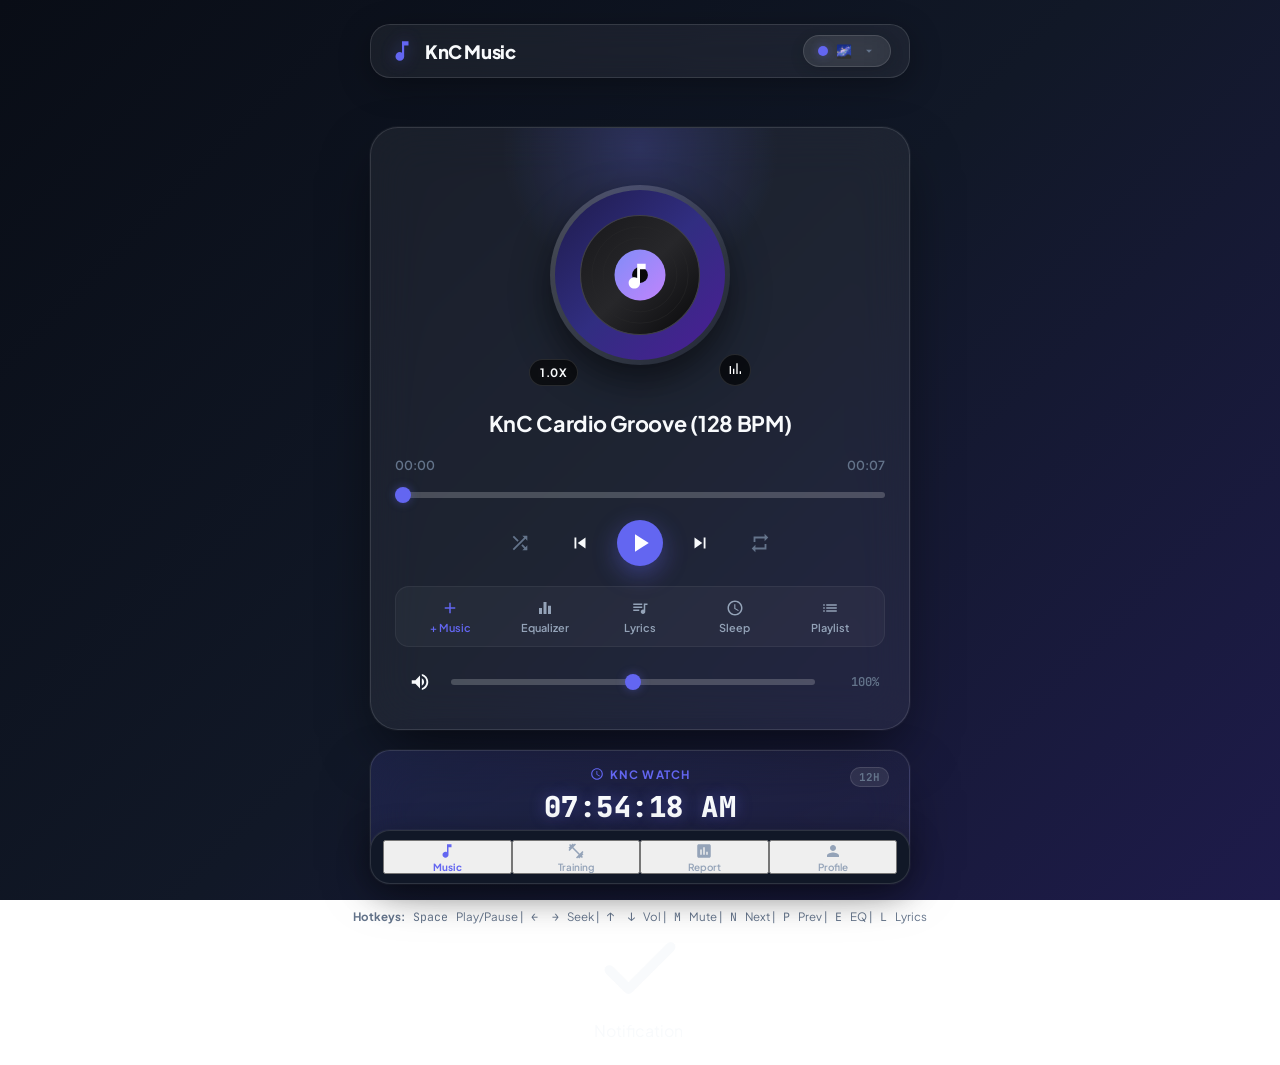
==== commit 5f4bbdaa: "Add cache buster query parameter to stylesheet and script links" ====
--- a/index.html
+++ b/index.html
@@ -14,7 +14,7 @@
     <link href="https://fonts.googleapis.com/css2?family=Plus+Jakarta+Sans:wght@300;400;500;600;700;800&family=JetBrains+Mono:wght@400;500;600;700&display=swap" rel="stylesheet">
 
     <!-- UNIFIED STYLESHEET -->
-    <link rel="stylesheet" href="styles.css">
+    <link rel="stylesheet" href="styles.css?v=2.0">
 </head>
 <body>
 
@@ -1278,6 +1278,6 @@
     </div>
 
     <!-- UNIFIED APPLICATION JAVASCRIPT -->
-    <script src="app.js"></script>
+    <script src="app.js?v=2.0"></script>
 </body>
 </html>
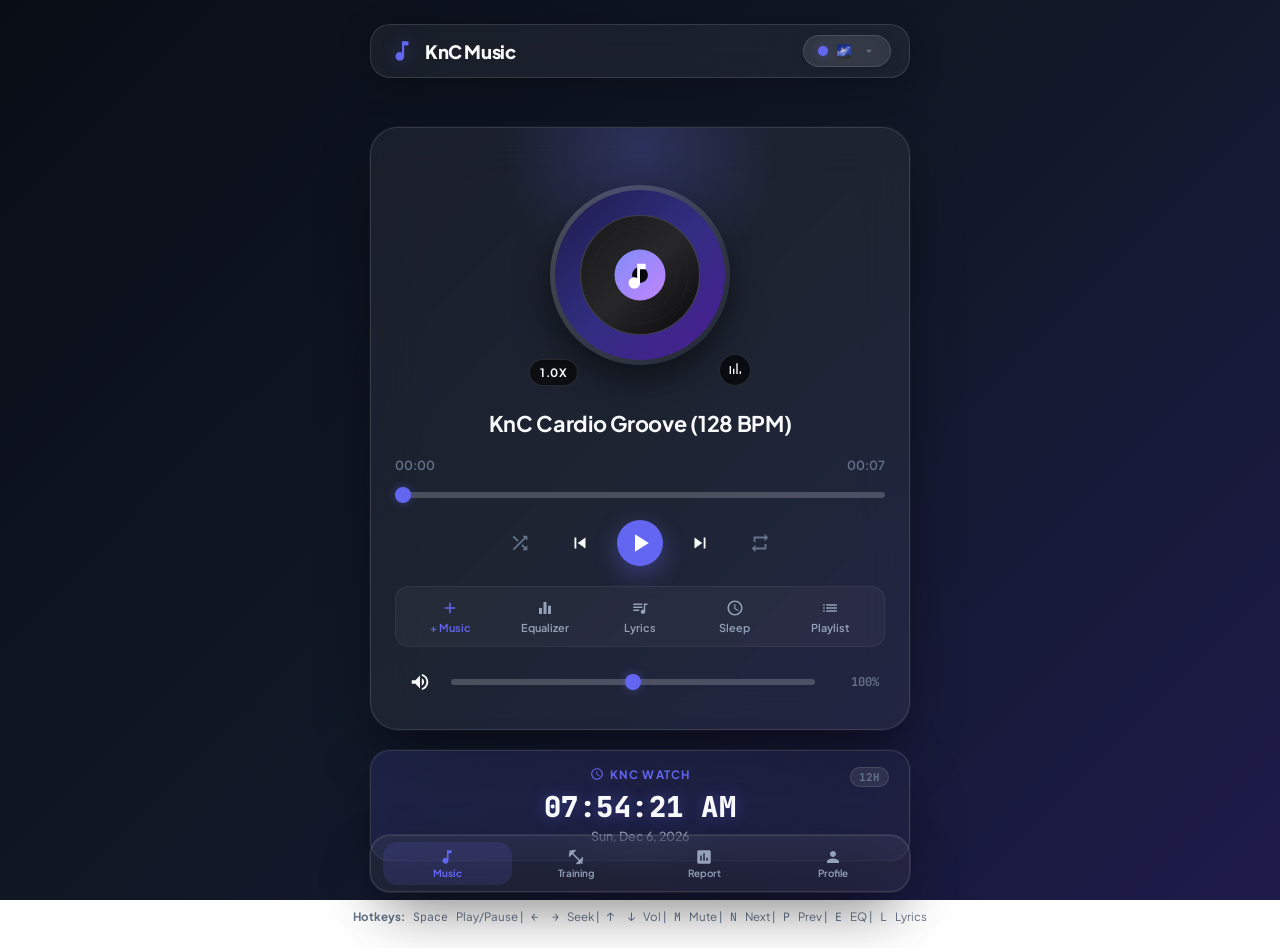
==== commit ed75f793: "Fix the play music navigation" ====
--- a/index.html
+++ b/index.html
@@ -16,7 +16,7 @@
     <!-- UNIFIED STYLESHEET -->
     <link rel="stylesheet" href="styles.css?v=2.0">
 </head>
-<body>
+<body class="music-view-active" data-active-view="music">
 
     <!-- SINGLE PAGE APPLICATION CONTAINER -->
     <div id="appContainer" class="app-root">
@@ -1267,16 +1267,6 @@
         </button>
     </nav>
 
-    <!-- =========================================================
-         GLOBAL TOAST NOTIFICATION
-         ========================================================= -->
-    <div class="toast" id="toastMsg" role="status" aria-live="polite">
-        <svg viewBox="0 0 24 24" fill="none" stroke="currentColor" stroke-width="2.5" stroke-linecap="round" stroke-linejoin="round">
-            <polyline points="20 6 9 17 4 12"></polyline>
-        </svg>
-        <span id="toastText">Notification</span>
-    </div>
-
     <!-- UNIFIED APPLICATION JAVASCRIPT -->
     <script src="app.js?v=2.0"></script>
 </body>
--- a/styles.css
+++ b/styles.css
@@ -2877,38 +2877,6 @@
             }
         }
 
-        /* TOAST CONFIRMATION */
-        .toast-msg {
-            position: fixed;
-            bottom: 84px;
-            left: 50%;
-            transform: translateX(-50%) translateY(40px);
-            background: var(--surface-raised);
-            color: #ffffff;
-            border: 1px solid var(--accent);
-            box-shadow: 0 10px 30px rgba(0, 0, 0, 0.5), 0 0 15px var(--accent-glow);
-            padding: 11px 20px;
-            border-radius: 30px;
-            font-size: 0.84rem;
-            font-weight: 600;
-            display: flex;
-            align-items: center;
-            gap: 8px;
-            z-index: 1000;
-            opacity: 0;
-            pointer-events: none;
-            transition: all 0.3s cubic-bezier(0.16, 1, 0.3, 1);
-        }
-        .toast-msg.show {
-            transform: translateX(-50%) translateY(0);
-            opacity: 1;
-        }
-        .toast-msg svg {
-            width: 18px;
-            height: 18px;
-            color: var(--success);
-        }
-
 /* =========================================================
    VIEW 3: REPORTS & BODY ANALYTICS COMPONENTS
    ========================================================= */
@@ -5032,34 +5000,240 @@
             color: var(--text-primary);
         }
 
-        /* TOAST NOTIFICATION */
-        .toast-msg {
-            position: fixed;
-            bottom: 24px;
-            left: 50%;
-            transform: translateX(-50%) translateY(80px);
-            background: var(--surface-raised);
-            color: #ffffff;
-            border: 1px solid var(--accent);
-            box-shadow: 0 10px 30px rgba(0, 0, 0, 0.5), 0 0 15px var(--accent-glow);
-            padding: 12px 20px;
-            border-radius: 30px;
-            font-size: 0.84rem;
-            font-weight: 600;
-            display: flex;
-            align-items: center;
-            gap: 8px;
-            z-index: 1000;
-            opacity: 0;
-            pointer-events: none;
-            transition: all 0.35s cubic-bezier(0.16, 1, 0.3, 1);
-        }
-        .toast-msg.show {
-            transform: translateX(-50%) translateY(0);
-            opacity: 1;
-        }
-        .toast-msg svg {
-            width: 18px;
-            height: 18px;
-            color: var(--success);
-        }
+/* Unified navigation and compact mobile music layout */
+#floatingBelt {
+    background: var(--card-bg);
+    border-color: var(--card-border);
+    box-shadow: var(--shadow-main), 0 0 1px 1px var(--card-border-subtle);
+}
+
+#floatingBelt .floating-belt-item {
+    padding: 6px 8px;
+    border: 0;
+    border-radius: var(--radius-md);
+    background: transparent;
+    color: var(--text-secondary);
+    cursor: pointer;
+    transition: color 0.18s ease, background 0.18s ease;
+}
+
+#floatingBelt .floating-belt-item:first-child:not(.active-page) {
+    color: var(--text-secondary);
+}
+
+#floatingBelt .floating-belt-item:hover {
+    color: var(--text-primary);
+    background: var(--card-hover);
+}
+
+#floatingBelt .floating-belt-item.active-page {
+    color: var(--accent);
+    background: var(--accent-glow-subtle);
+}
+
+#floatingBelt .floating-belt-item svg {
+    fill: currentColor;
+}
+
+@media (min-width: 601px) {
+    body:not(.music-view-active) #floatingBelt {
+        position: relative;
+        left: auto;
+        bottom: auto;
+        margin: 20px auto calc(16px + env(safe-area-inset-bottom, 0px));
+        opacity: 1;
+        pointer-events: auto;
+        transform: none;
+    }
+}
+
+body.music-view-active #floatingBelt {
+    position: fixed;
+    left: 50%;
+    bottom: calc(8px + env(safe-area-inset-bottom, 0px));
+    opacity: 1;
+    pointer-events: auto;
+    transform: translate(-50%, 0);
+}
+
+@media (max-width: 600px) {
+    body.music-view-active {
+        width: 100%;
+        height: 100vh;
+        height: 100dvh;
+        min-height: 0;
+        justify-content: stretch;
+        align-items: stretch;
+        overflow: hidden;
+        padding: 8px 10px calc(66px + env(safe-area-inset-bottom, 0px));
+    }
+
+    body.music-view-active .app-root {
+        flex: 1;
+        height: 100%;
+        min-height: 0;
+    }
+
+    body.music-view-active #viewMusic.spa-view.active {
+        height: 100%;
+        min-height: 0;
+        justify-content: space-between;
+        gap: 8px;
+        overflow: hidden;
+    }
+
+    body.music-view-active .top-navbar {
+        flex: 0 0 auto;
+        min-height: 44px;
+        margin-bottom: 0;
+        padding: 4px 10px;
+    }
+
+    body.music-view-active .app-container {
+        flex: 1;
+        min-height: 0;
+        justify-content: space-between;
+        gap: 8px;
+    }
+
+    body.music-view-active .player-card {
+        flex: 1;
+        min-height: 0;
+        justify-content: space-between;
+        gap: 2px;
+        padding: 8px 12px;
+        border-radius: var(--radius-lg);
+    }
+
+    body.music-view-active .card-header,
+    body.music-view-active .track-details,
+    body.music-view-active .progress-container,
+    body.music-view-active .controls-row {
+        margin-bottom: 0;
+    }
+
+    body.music-view-active .cover-visualizer-container {
+        width: min(100%, 22dvh, 220px);
+        height: auto;
+        aspect-ratio: 1;
+        flex: 0 1 auto;
+        margin: 0 0 2px;
+    }
+
+    body.music-view-active #visualizerCanvas {
+        width: 100%;
+        height: 100%;
+    }
+
+    body.music-view-active .cover-wrapper {
+        width: min(62vw, 150px, 19dvh);
+        height: auto;
+        aspect-ratio: 1;
+    }
+
+    body.music-view-active .track-title {
+        font-size: clamp(0.88rem, 3.8vw, 1.02rem);
+    }
+
+    body.music-view-active .controls-row {
+        gap: 8px;
+    }
+
+    body.music-view-active .controls-row .icon-btn,
+    body.music-view-active .controls-row .icon-btn.play-btn {
+        width: clamp(38px, 5.2vh, 44px);
+        height: clamp(38px, 5.2vh, 44px);
+        flex-basis: clamp(38px, 5.2vh, 44px);
+        padding: 8px;
+    }
+
+    body.music-view-active .quick-utils-bar {
+        gap: 2px;
+        margin-bottom: 0;
+        padding: 3px 4px;
+    }
+
+    body.music-view-active .util-btn {
+        gap: 2px;
+        padding: 4px 2px;
+        font-size: 0.6rem;
+    }
+
+    body.music-view-active .watch-card {
+        flex: 0 0 auto;
+        padding: 7px 12px;
+    }
+
+    body.music-view-active .clock-time {
+        font-size: 1.12rem;
+        line-height: 1.1;
+        margin: 1px 0;
+    }
+
+    body.music-view-active .clock-date {
+        font-size: 0.64rem;
+    }
+
+    body.music-view-active #floatingBelt {
+        width: calc(100% - 20px);
+        min-height: 50px;
+        padding: 4px 8px;
+    }
+
+    body.music-view-active #floatingBelt .floating-belt-item {
+        gap: 3px;
+        padding: 4px;
+        font-size: 0.62rem;
+    }
+
+    body.music-view-active #floatingBelt .floating-belt-item svg {
+        width: 19px;
+        height: 19px;
+    }
+
+    body.music-view-active .shortcuts-bar {
+        display: none;
+    }
+
+    body[data-active-view="profile"] #floatingBelt {
+        display: none;
+    }
+
+    body[data-active-view="profile"] #viewProfile .page-back-button {
+        position: static !important;
+        display: inline-flex !important;
+        flex: 0 0 34px;
+        width: 34px;
+        height: 34px;
+        margin: 0;
+        padding: 7px;
+        border-radius: 11px;
+        background: var(--card-bg);
+        border-color: var(--card-border);
+        color: var(--accent);
+        box-shadow: none;
+    }
+
+    body[data-active-view="profile"] #viewProfile .header-brand-wrap {
+        gap: 8px;
+    }
+
+    body[data-active-view="profile"] #viewProfile .header-brand-wrap .header-brand {
+        gap: 8px;
+    }
+}
+
+@media (max-width: 600px) and (max-height: 700px) {
+    body.music-view-active .player-card {
+        padding: 6px 10px;
+    }
+
+    body.music-view-active .cover-visualizer-container {
+        width: min(100%, 21dvh, 150px);
+        margin-bottom: 0;
+    }
+
+    body.music-view-active .clock-time {
+        font-size: 1rem;
+    }
+}
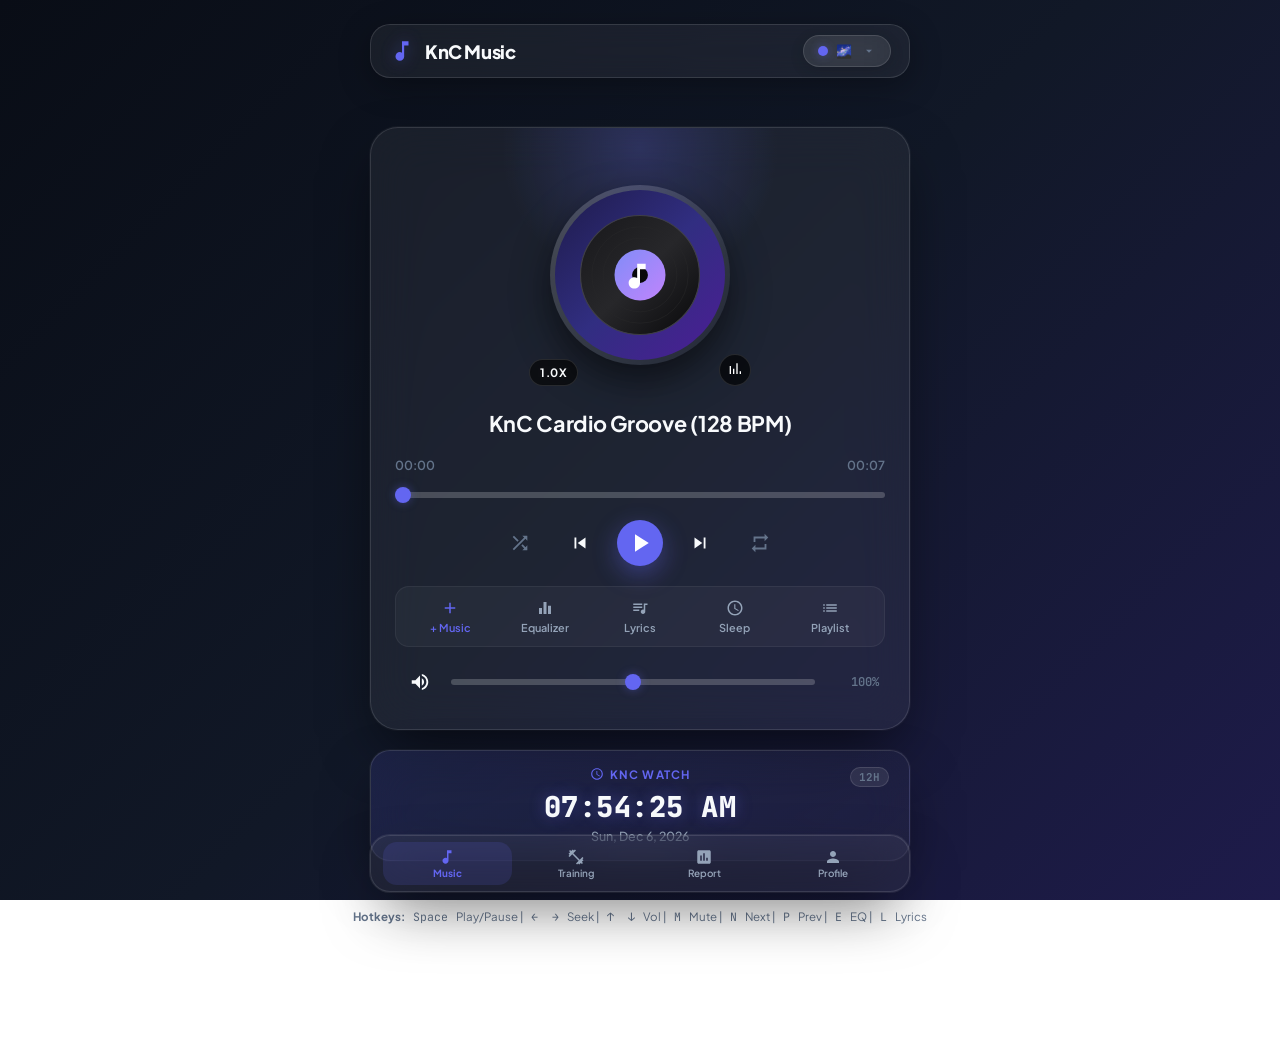
==== commit a5e3351f: "Complete enhancements: permanent floating navigation belt, gym workout done belt and progress comple" ====
--- a/index.html
+++ b/index.html
@@ -5,8 +5,12 @@
     <meta name="viewport" content="width=device-width, initial-scale=1.0, maximum-scale=1.0, user-scalable=no, viewport-fit=cover">
     <title>KnC Music & Wellness</title>
 
-    <!-- FAVICON -->
+    <!-- FAVICON & PWA -->
     <link rel="icon" id="favicon" href="data:image/svg+xml;utf8,<svg xmlns='http://www.w3.org/2000/svg' viewBox='0 0 24 24' fill='%236366f1'><circle cx='12' cy='12' r='10'/></svg>">
+    <link rel="manifest" href="manifest.json">
+    <meta name="theme-color" content="#111827">
+    <meta name="apple-mobile-web-app-capable" content="yes">
+    <meta name="apple-mobile-web-app-status-bar-style" content="black-translucent">
 
     <!-- FONTS -->
     <link rel="preconnect" href="https://fonts.googleapis.com">
@@ -528,14 +532,18 @@
                 </div>
 
                 <!-- BOTTOM SELECTION SUMMARY & DONE BUTTON -->
-                <div class="choosing-bottom-bar" id="choosingBottomBar">
+                <div class="choosing-bottom-bar" id="choosingBottomBar" role="region" aria-label="Gym Selection Belt">
                     <div class="selection-count-text">
-                        Selected: <span id="selectedCountNumber">0</span> Workouts
-                    </div>
-                    <button type="button" class="done-btn" id="gymDoneBtn">
-                        <span>Done</span>
-                        <svg width="18" height="18" viewBox="0 0 24 24" fill="none" stroke="currentColor" stroke-width="2.5"><polyline points="9 18 15 12 9 6"></polyline></svg>
-                    </button>
+                        <span class="selection-pill" id="selectedCountNumber">0</span>
+                        <span id="selectedCountLabel">Workouts selected</span>
+                    </div>
+                    <div class="selection-bar-actions">
+                        <button type="button" class="clear-selection-btn" id="clearGymSelectionBtn" title="Clear all selected exercises">Clear</button>
+                        <button type="button" class="done-btn disabled" id="gymDoneBtn" title="Complete selection and generate workout plan">
+                            <span>Done</span>
+                            <svg width="18" height="18" viewBox="0 0 24 24" fill="none" stroke="currentColor" stroke-width="2.5"><polyline points="9 18 15 12 9 6"></polyline></svg>
+                        </button>
+                    </div>
                 </div>
             </div>
 
@@ -551,6 +559,23 @@
 
                 <div class="plan-list-wrapper" id="planListWrapper">
                     <!-- Automatically includes 2 Warm-ups, Chosen Workouts, 2 Warm-downs -->
+                </div>
+
+                <!-- BOTTOM WORKOUT COMPLETION & DONE BELT -->
+                <div class="plan-bottom-done-bar" id="gymPlanDoneBar" role="region" aria-label="Gym Workout Completion Belt">
+                    <div class="plan-progress-col">
+                        <div class="plan-progress-meta">
+                            <span>Routine Progress</span>
+                            <strong id="planProgressPercent">0%</strong>
+                        </div>
+                        <div class="plan-progress-track" aria-hidden="true">
+                            <div class="plan-progress-fill" id="planProgressFill" style="width: 0%;"></div>
+                        </div>
+                    </div>
+                    <button type="button" class="finish-workout-btn" id="gymFinishWorkoutBtn" title="Finish workout and record to Report history">
+                        <svg width="18" height="18" viewBox="0 0 24 24" fill="none" stroke="currentColor" stroke-width="2.5"><polyline points="20 6 9 17 4 12"></polyline></svg>
+                        <span>Done Workout</span>
+                    </button>
                 </div>
             </div>
 
@@ -1230,6 +1255,19 @@
             </button>
         </div>
 
+        <!-- DATA BACKUP & RESTORE CONTROLS -->
+        <div class="backup-actions-bar" style="margin-top: 18px; display: flex; gap: 10px; width: 100%; justify-content: center; flex-wrap: wrap;">
+            <button type="button" class="btn btn-secondary" id="exportDataBtn" title="Download complete JSON backup of workout history, profile, and wellness metrics">
+                <svg width="16" height="16" viewBox="0 0 24 24" fill="none" stroke="currentColor" stroke-width="2"><path d="M21 15v4a2 2 0 0 1-2 2H5a2 2 0 0 1-2-2v-4"></path><polyline points="7 10 12 15 17 10"></polyline><line x1="12" y1="15" x2="12" y2="3"></line></svg>
+                <span>Export Backup</span>
+            </button>
+            <label class="btn btn-secondary" id="importDataLabel" title="Restore workouts and profile from a JSON backup file" style="cursor: pointer; display: inline-flex; align-items: center; gap: 6px;">
+                <svg width="16" height="16" viewBox="0 0 24 24" fill="none" stroke="currentColor" stroke-width="2"><path d="M21 15v4a2 2 0 0 1-2 2H5a2 2 0 0 1-2-2v-4"></path><polyline points="17 8 12 3 7 8"></polyline><line x1="12" y1="3" x2="12" y2="15"></line></svg>
+                <span>Import Backup</span>
+                <input type="file" id="importDataInput" accept=".json" style="display: none;">
+            </label>
+        </div>
+
     </main>
 
     <!-- TOAST CONFIRMATION -->
--- a/styles.css
+++ b/styles.css
@@ -113,6 +113,7 @@
     flex-direction: column;
     align-items: center;
     position: relative;
+    padding-bottom: calc(92px + env(safe-area-inset-bottom, 0px));
 }
 
 .spa-view {
@@ -2552,14 +2553,16 @@
             color: var(--danger);
         }
 
-        /* BOTTOM SELECTION & DONE BAR */
+        /* BOTTOM SELECTION & DONE BAR (GYM WORKOUT DONE BELT) */
         .choosing-bottom-bar {
             position: sticky;
-            bottom: 80px; /* Position above floating belt */
-            z-index: 50;
-            background: var(--surface-raised);
+            bottom: calc(76px + env(safe-area-inset-bottom, 0px));
+            z-index: 105;
+            background: rgba(17, 24, 39, 0.94);
+            backdrop-filter: blur(20px);
+            -webkit-backdrop-filter: blur(20px);
             border: 1px solid var(--accent);
-            box-shadow: 0 10px 30px rgba(0, 0, 0, 0.6), 0 0 16px var(--accent-glow);
+            box-shadow: 0 10px 32px rgba(0, 0, 0, 0.65), 0 0 18px var(--accent-glow);
             padding: 12px 18px;
             border-radius: var(--radius-lg);
             display: flex;
@@ -2572,16 +2575,50 @@
             font-size: 0.86rem;
             font-weight: 700;
             color: var(--text-primary);
-        }
-        .selection-count-text span {
-            color: var(--accent);
+            display: flex;
+            align-items: center;
+            gap: 8px;
+        }
+        .selection-pill {
+            display: inline-flex;
+            align-items: center;
+            justify-content: center;
+            min-width: 26px;
+            height: 26px;
+            padding: 0 7px;
+            border-radius: 999px;
+            background: var(--accent);
+            color: #ffffff !important;
             font-family: 'JetBrains Mono', monospace;
+            font-size: 0.8rem;
+            font-weight: 800;
+        }
+        .selection-bar-actions {
+            display: flex;
+            align-items: center;
+            gap: 10px;
+        }
+        .clear-selection-btn {
+            background: rgba(255, 255, 255, 0.08);
+            border: 1px solid rgba(255, 255, 255, 0.14);
+            color: var(--text-secondary);
+            padding: 8px 14px;
+            border-radius: 10px;
+            font-size: 0.8rem;
+            font-weight: 600;
+            cursor: pointer;
+            transition: all 0.2s ease;
+        }
+        .clear-selection-btn:hover {
+            background: rgba(244, 63, 94, 0.18);
+            border-color: rgba(244, 63, 94, 0.4);
+            color: #fda4af;
         }
         .done-btn {
             background: var(--accent);
             border: none;
             color: #ffffff;
-            padding: 10px 20px;
+            padding: 10px 22px;
             border-radius: 12px;
             font-size: 0.88rem;
             font-weight: 800;
@@ -2590,11 +2627,98 @@
             align-items: center;
             gap: 8px;
             box-shadow: 0 4px 14px var(--accent-glow);
-            transition: all 0.2s ease;
+            transition: all 0.2s cubic-bezier(0.16, 1, 0.3, 1);
         }
         .done-btn:hover {
             background: var(--accent-hover);
             transform: scale(1.03);
+        }
+        .done-btn.disabled {
+            opacity: 0.45;
+            cursor: not-allowed;
+            pointer-events: none;
+            box-shadow: none;
+            filter: grayscale(0.5);
+        }
+        .done-btn:not(.disabled) {
+            animation: pulseGlow 2.5s infinite ease-in-out;
+        }
+
+        @keyframes pulseGlow {
+            0%, 100% { box-shadow: 0 4px 14px var(--accent-glow); }
+            50% { box-shadow: 0 4px 22px var(--accent); transform: scale(1.02); }
+        }
+
+        /* WORKOUT PLAN COMPLETION & DONE BELT */
+        .plan-bottom-done-bar {
+            position: sticky;
+            bottom: calc(76px + env(safe-area-inset-bottom, 0px));
+            z-index: 105;
+            background: rgba(17, 24, 39, 0.94);
+            backdrop-filter: blur(20px);
+            -webkit-backdrop-filter: blur(20px);
+            border: 1px solid var(--accent);
+            box-shadow: 0 10px 32px rgba(0, 0, 0, 0.65), 0 0 18px var(--accent-glow);
+            padding: 12px 18px;
+            border-radius: var(--radius-lg);
+            display: flex;
+            align-items: center;
+            justify-content: space-between;
+            gap: 16px;
+            margin-top: 18px;
+            animation: fadeIn 0.3s ease;
+        }
+        .plan-progress-col {
+            display: flex;
+            flex-direction: column;
+            gap: 6px;
+            flex: 1;
+        }
+        .plan-progress-meta {
+            display: flex;
+            justify-content: space-between;
+            font-size: 0.78rem;
+            font-weight: 700;
+            color: var(--text-primary);
+        }
+        .plan-progress-meta strong {
+            color: var(--accent);
+            font-family: 'JetBrains Mono', monospace;
+        }
+        .plan-progress-track {
+            width: 100%;
+            height: 8px;
+            background: rgba(255, 255, 255, 0.1);
+            border-radius: 999px;
+            overflow: hidden;
+        }
+        .plan-progress-fill {
+            height: 100%;
+            width: 0%;
+            background: linear-gradient(90deg, var(--accent), var(--success));
+            border-radius: 999px;
+            transition: width 0.3s cubic-bezier(0.16, 1, 0.3, 1);
+        }
+        .finish-workout-btn {
+            background: linear-gradient(135deg, var(--accent) 0%, var(--success) 100%);
+            border: none;
+            color: #ffffff;
+            padding: 10px 18px;
+            border-radius: 12px;
+            font-size: 0.86rem;
+            font-weight: 800;
+            cursor: pointer;
+            white-space: nowrap;
+            display: inline-flex;
+            align-items: center;
+            gap: 6px;
+            box-shadow: 0 4px 14px var(--accent-glow);
+            transition: all 0.2s cubic-bezier(0.16, 1, 0.3, 1);
+        }
+        .finish-workout-btn:hover {
+            transform: scale(1.04);
+            filter: brightness(1.1);
+            box-shadow: 0 6px 20px var(--accent-glow);
         }
 
         /* STEP 2: WORKOUT PLAN VIEW */
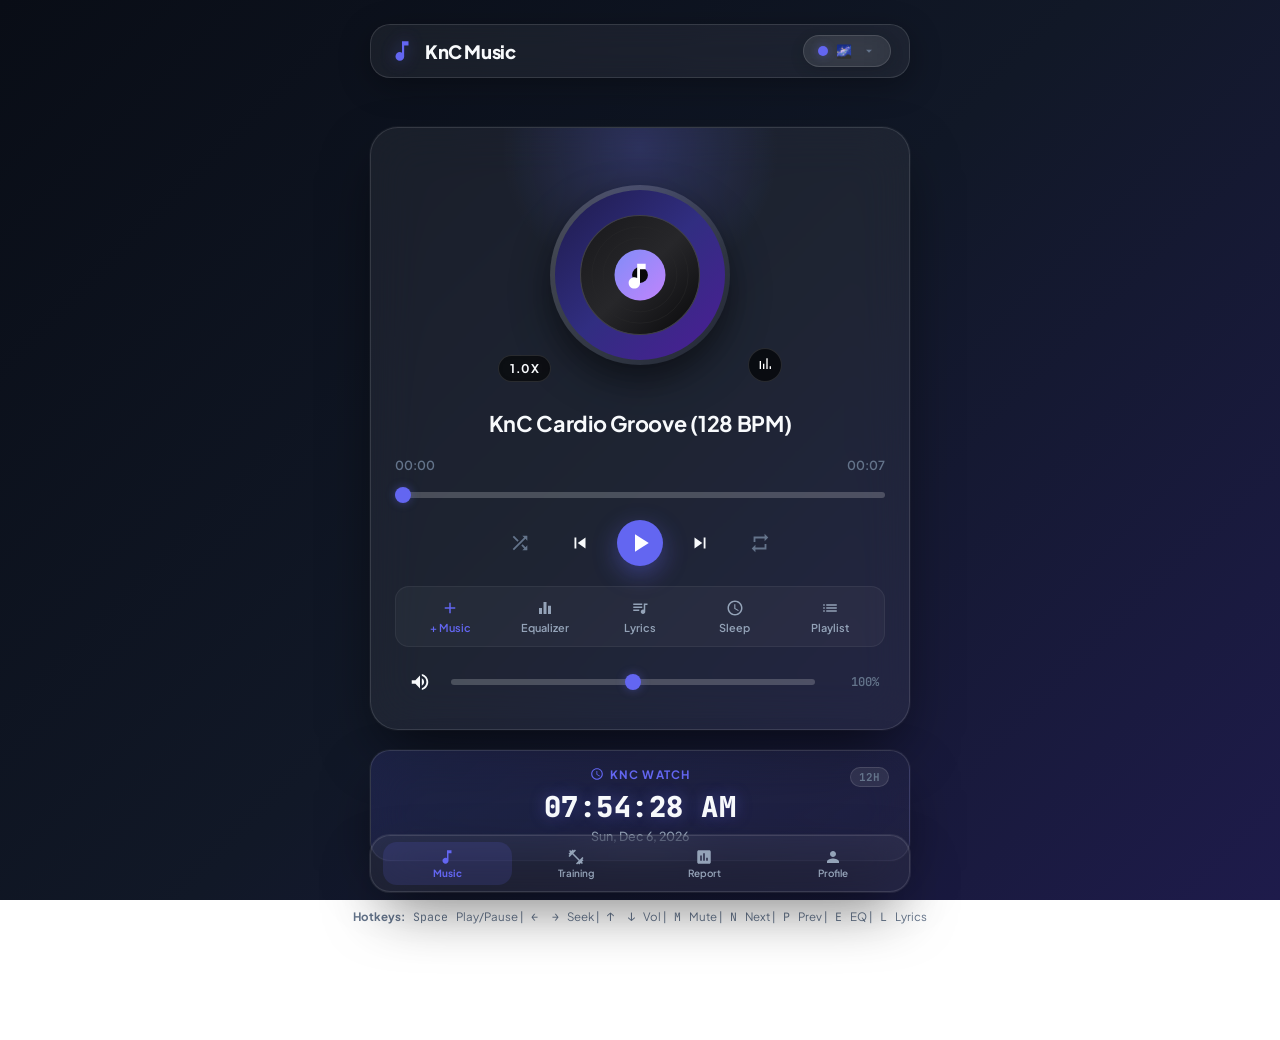
==== commit 18465511: "Enhance UI/UX: side album controls, H:MM:SS timer, sticky headers, mobile layout without watch dead-" ====
--- a/index.html
+++ b/index.html
@@ -388,9 +388,6 @@
                         <button type="button" class="hm-btn hm-play-btn" id="hmPlayBtnTraining" title="Play / Pause" aria-label="Play or Pause">
                             <svg class="hm-icon-play" viewBox="0 0 24 24"><polygon points="6 4 20 12 6 20 6 4"></polygon></svg>
                             <svg class="hm-icon-pause" viewBox="0 0 24 24"><line x1="8" y1="5" x2="8" y2="19"></line><line x1="16" y1="5" x2="16" y2="19"></line></svg>
-                        </button>
-                        <button type="button" class="hm-btn hm-next-btn" id="hmNextBtnTraining" title="Next Track" aria-label="Next Track">
-                            <svg viewBox="0 0 24 24"><polygon points="5 4 15 12 5 20 5 4"></polygon><line x1="19" y1="5" x2="19" y2="19"></line></svg>
                         </button>
                         <button type="button" class="hm-btn hm-close-btn" id="hmCloseBtnTraining" title="Close mini-player" aria-label="Close music mini-player">
                             <svg viewBox="0 0 24 24"><line x1="18" y1="6" x2="6" y2="18"></line><line x1="6" y1="6" x2="18" y2="18"></line></svg>
@@ -683,9 +680,6 @@
                         <svg class="hm-icon-play" viewBox="0 0 24 24"><polygon points="6 4 20 12 6 20 6 4"></polygon></svg>
                         <svg class="hm-icon-pause" viewBox="0 0 24 24"><line x1="8" y1="5" x2="8" y2="19"></line><line x1="16" y1="5" x2="16" y2="19"></line></svg>
                     </button>
-                    <button type="button" class="hm-btn hm-next-btn" id="hmNextBtnReport" title="Next Track" aria-label="Next Track">
-                        <svg viewBox="0 0 24 24"><polygon points="5 4 15 12 5 20 5 4"></polygon><line x1="19" y1="5" x2="19" y2="19"></line></svg>
-                    </button>
                     <button type="button" class="hm-btn hm-close-btn" id="hmCloseBtnReport" title="Close mini-player" aria-label="Close music mini-player">
                         <svg viewBox="0 0 24 24"><line x1="18" y1="6" x2="6" y2="18"></line><line x1="6" y1="6" x2="18" y2="18"></line></svg>
                     </button>
@@ -1080,9 +1074,6 @@
                     <button type="button" class="hm-btn hm-play-btn" id="hmPlayBtnProfile" title="Play / Pause" aria-label="Play or Pause">
                         <svg class="hm-icon-play" viewBox="0 0 24 24"><polygon points="6 4 20 12 6 20 6 4"></polygon></svg>
                         <svg class="hm-icon-pause" viewBox="0 0 24 24"><line x1="8" y1="5" x2="8" y2="19"></line><line x1="16" y1="5" x2="16" y2="19"></line></svg>
-                    </button>
-                    <button type="button" class="hm-btn hm-next-btn" id="hmNextBtnProfile" title="Next Track" aria-label="Next Track">
-                        <svg viewBox="0 0 24 24"><polygon points="5 4 15 12 5 20 5 4"></polygon><line x1="19" y1="5" x2="19" y2="19"></line></svg>
                     </button>
                     <button type="button" class="hm-btn hm-close-btn" id="hmCloseBtnProfile" title="Close mini-player" aria-label="Close music mini-player">
                         <svg viewBox="0 0 24 24"><line x1="18" y1="6" x2="6" y2="18"></line><line x1="6" y1="6" x2="18" y2="18"></line></svg>
--- a/styles.css
+++ b/styles.css
@@ -487,9 +487,9 @@
         /* VINYL & VISUALIZER */
         .cover-visualizer-container {
             position: relative;
-            width: 230px;
+            width: min(100%, 300px);
             height: 230px;
-            margin: 4px 0 20px;
+            margin: 4px auto 20px;
             display: flex;
             align-items: center;
             justify-content: center;
@@ -548,13 +548,13 @@
 
         .visualizer-toggle-btn {
             position: absolute;
-            bottom: 4px;
-            right: 4px;
+            bottom: 8px;
+            right: 8px;
             background: rgba(0,0,0,0.65);
             border: 1px solid var(--card-border);
             color: #fff;
-            width: 32px;
-            height: 32px;
+            width: 34px;
+            height: 34px;
             border-radius: 50%;
             display: flex;
             align-items: center;
@@ -566,13 +566,13 @@
 
         .cover-speed-btn {
             position: absolute;
-            bottom: 4px;
-            left: 4px;
+            bottom: 8px;
+            left: 8px;
             z-index: 10;
             cursor: pointer;
-            font-size: 0.72rem;
-            font-weight: 700;
-            padding: 5px 10px;
+            font-size: 0.75rem;
+            font-weight: 700;
+            padding: 5px 11px;
             background: rgba(0, 0, 0, 0.65);
             backdrop-filter: blur(8px);
             -webkit-backdrop-filter: blur(8px);
@@ -1472,29 +1472,33 @@
             }
 
             .cover-speed-btn {
-                top: 50%;
-                bottom: auto;
-                left: 2px;
-                padding: 3px 8px;
-                font-size: 0.68rem;
-                transform: translateY(-50%);
+                position: absolute;
+                bottom: 6px;
+                top: auto;
+                left: 6px;
+                padding: 4px 9px;
+                font-size: 0.7rem;
+                transform: none;
+                z-index: 10;
             }
 
             .cover-speed-btn:hover {
-                transform: translateY(-50%) scale(1.06);
+                transform: scale(1.06);
             }
 
             .visualizer-toggle-btn {
-                top: 50%;
-                bottom: auto;
-                right: 2px;
-                width: 28px;
-                height: 28px;
-                transform: translateY(-50%);
+                position: absolute;
+                bottom: 6px;
+                top: auto;
+                right: 6px;
+                width: 30px;
+                height: 30px;
+                transform: none;
+                z-index: 10;
             }
 
             .visualizer-toggle-btn:hover {
-                transform: translateY(-50%) scale(1.1);
+                transform: scale(1.1);
                 background: var(--accent);
             }
 
@@ -1705,14 +1709,24 @@
             to { opacity: 1; transform: translateY(0); }
         }
 
-        /* HEADER */
+        /* STICKY TRAINING HEADER */
         .training-header {
+            position: sticky;
+            top: 0;
+            z-index: 95;
+            background: var(--card-bg);
+            backdrop-filter: blur(20px);
+            -webkit-backdrop-filter: blur(20px);
+            border: 1px solid var(--card-border);
+            border-radius: var(--radius-lg);
+            box-shadow: 0 8px 32px rgba(0, 0, 0, 0.3);
             display: flex;
             align-items: center;
             justify-content: space-between;
             flex-wrap: wrap;
             gap: 12px;
-            padding: 8px 6px;
+            padding: 10px 16px;
+            margin-bottom: 8px;
         }
         .header-brand {
             display: flex;
@@ -1813,24 +1827,30 @@
             height: 12px;
             flex-shrink: 0;
         }
-        .hm-bar {
+        .hm-bar,
+        .hm-wave span {
             width: 2px;
             background: var(--accent, #6366f1);
             border-radius: 1px;
             height: 3px;
             transition: height 0.2s ease, background-color 0.2s ease;
         }
-        .header-music-card.is-playing .hm-bar {
+        .header-music-card.is-playing .hm-bar,
+        .header-music-card.is-playing .hm-wave span {
             animation: hmWave 1s ease-in-out infinite alternate;
         }
-        .header-music-card.is-playing .hm-bar:nth-child(1) { animation-delay: 0.1s; height: 6px; }
-        .header-music-card.is-playing .hm-bar:nth-child(2) { animation-delay: 0.3s; height: 12px; }
-        .header-music-card.is-playing .hm-bar:nth-child(3) { animation-delay: 0.5s; height: 8px; }
+        .header-music-card.is-playing .hm-bar:nth-child(1),
+        .header-music-card.is-playing .hm-wave span:nth-child(1) { animation-delay: 0.1s; height: 6px; }
+        .header-music-card.is-playing .hm-bar:nth-child(2),
+        .header-music-card.is-playing .hm-wave span:nth-child(2) { animation-delay: 0.3s; height: 12px; }
+        .header-music-card.is-playing .hm-bar:nth-child(3),
+        .header-music-card.is-playing .hm-wave span:nth-child(3) { animation-delay: 0.5s; height: 8px; }
         @keyframes hmWave {
             0% { height: 3px; }
             100% { height: 12px; }
         }
-        .header-music-card:not(.is-playing) .hm-bar {
+        .header-music-card:not(.is-playing) .hm-bar,
+        .header-music-card:not(.is-playing) .hm-wave span {
             background: var(--text-muted, #94a3b8);
             height: 3px;
             animation: none;
@@ -3020,14 +3040,24 @@
             to { opacity: 1; transform: translateY(0); }
         }
 
-        /* HEADER */
+        /* STICKY REPORT HEADER */
         .report-header {
+            position: sticky;
+            top: 0;
+            z-index: 95;
+            background: var(--card-bg);
+            backdrop-filter: blur(20px);
+            -webkit-backdrop-filter: blur(20px);
+            border: 1px solid var(--card-border);
+            border-radius: var(--radius-lg);
+            box-shadow: 0 8px 32px rgba(0, 0, 0, 0.3);
             display: flex;
             align-items: center;
             justify-content: space-between;
             flex-wrap: wrap;
             gap: 12px;
-            padding: 8px 6px;
+            padding: 10px 16px;
+            margin-bottom: 8px;
         }
         .header-brand {
             display: flex;
@@ -3121,24 +3151,30 @@
             height: 12px;
             flex-shrink: 0;
         }
-        .hm-bar {
+        .hm-bar,
+        .hm-wave span {
             width: 2px;
             background: var(--accent, #6366f1);
             border-radius: 1px;
             height: 3px;
             transition: height 0.2s ease, background-color 0.2s ease;
         }
-        .header-music-card.is-playing .hm-bar {
+        .header-music-card.is-playing .hm-bar,
+        .header-music-card.is-playing .hm-wave span {
             animation: hmWave 1s ease-in-out infinite alternate;
         }
-        .header-music-card.is-playing .hm-bar:nth-child(1) { animation-delay: 0.1s; height: 6px; }
-        .header-music-card.is-playing .hm-bar:nth-child(2) { animation-delay: 0.3s; height: 12px; }
-        .header-music-card.is-playing .hm-bar:nth-child(3) { animation-delay: 0.5s; height: 8px; }
+        .header-music-card.is-playing .hm-bar:nth-child(1),
+        .header-music-card.is-playing .hm-wave span:nth-child(1) { animation-delay: 0.1s; height: 6px; }
+        .header-music-card.is-playing .hm-bar:nth-child(2),
+        .header-music-card.is-playing .hm-wave span:nth-child(2) { animation-delay: 0.3s; height: 12px; }
+        .header-music-card.is-playing .hm-bar:nth-child(3),
+        .header-music-card.is-playing .hm-wave span:nth-child(3) { animation-delay: 0.5s; height: 8px; }
         @keyframes hmWave {
             0% { height: 3px; }
             100% { height: 12px; }
         }
-        .header-music-card:not(.is-playing) .hm-bar {
+        .header-music-card:not(.is-playing) .hm-bar,
+        .header-music-card:not(.is-playing) .hm-wave span {
             background: var(--text-muted, #94a3b8);
             height: 3px;
             animation: none;
@@ -4388,13 +4424,22 @@
             }
         }
 
-        /* HEADER */
+        /* STICKY PROFILE HEADER */
         .profile-header {
+            position: sticky;
+            top: 0;
+            z-index: 95;
+            background: var(--card-bg);
+            backdrop-filter: blur(20px);
+            -webkit-backdrop-filter: blur(20px);
+            border: 1px solid var(--card-border);
+            border-radius: var(--radius-lg);
+            box-shadow: 0 8px 32px rgba(0, 0, 0, 0.3);
             display: flex;
             align-items: center;
             justify-content: space-between;
-            padding: 8px 6px;
-            margin-bottom: 4px;
+            padding: 10px 16px;
+            margin-bottom: 8px;
             gap: 12px;
             flex-wrap: wrap;
         }
@@ -4495,24 +4540,30 @@
             height: 12px;
             flex-shrink: 0;
         }
-        .hm-bar {
+        .hm-bar,
+        .hm-wave span {
             width: 2px;
             background: var(--accent, #6366f1);
             border-radius: 1px;
             height: 3px;
             transition: height 0.2s ease, background-color 0.2s ease;
         }
-        .header-music-card.is-playing .hm-bar {
+        .header-music-card.is-playing .hm-bar,
+        .header-music-card.is-playing .hm-wave span {
             animation: hmWave 1s ease-in-out infinite alternate;
         }
-        .header-music-card.is-playing .hm-bar:nth-child(1) { animation-delay: 0.1s; height: 6px; }
-        .header-music-card.is-playing .hm-bar:nth-child(2) { animation-delay: 0.3s; height: 12px; }
-        .header-music-card.is-playing .hm-bar:nth-child(3) { animation-delay: 0.5s; height: 8px; }
+        .header-music-card.is-playing .hm-bar:nth-child(1),
+        .header-music-card.is-playing .hm-wave span:nth-child(1) { animation-delay: 0.1s; height: 6px; }
+        .header-music-card.is-playing .hm-bar:nth-child(2),
+        .header-music-card.is-playing .hm-wave span:nth-child(2) { animation-delay: 0.3s; height: 12px; }
+        .header-music-card.is-playing .hm-bar:nth-child(3),
+        .header-music-card.is-playing .hm-wave span:nth-child(3) { animation-delay: 0.5s; height: 8px; }
         @keyframes hmWave {
             0% { height: 3px; }
             100% { height: 12px; }
         }
-        .header-music-card:not(.is-playing) .hm-bar {
+        .header-music-card:not(.is-playing) .hm-bar,
+        .header-music-card:not(.is-playing) .hm-wave span {
             background: var(--text-muted, #94a3b8);
             height: 3px;
             animation: none;
@@ -5189,26 +5240,27 @@
         justify-content: stretch;
         align-items: stretch;
         overflow: hidden;
-        padding: 8px 10px calc(66px + env(safe-area-inset-bottom, 0px));
+        padding: 6px 10px calc(60px + env(safe-area-inset-bottom, 0px));
     }
 
     body.music-view-active .app-root {
         flex: 1;
         height: 100%;
         min-height: 0;
+        padding-bottom: 0 !important;
     }
 
     body.music-view-active #viewMusic.spa-view.active {
         height: 100%;
         min-height: 0;
         justify-content: space-between;
-        gap: 8px;
+        gap: 6px;
         overflow: hidden;
     }
 
     body.music-view-active .top-navbar {
         flex: 0 0 auto;
-        min-height: 44px;
+        min-height: 42px;
         margin-bottom: 0;
         padding: 4px 10px;
     }
@@ -5216,13 +5268,17 @@
     body.music-view-active .app-container {
         flex: 1;
         min-height: 0;
+        display: flex;
+        flex-direction: column;
         justify-content: space-between;
-        gap: 8px;
+        gap: 6px;
     }
 
     body.music-view-active .player-card {
-        flex: 1;
+        flex: 1 1 auto;
         min-height: 0;
+        display: flex;
+        flex-direction: column;
         justify-content: space-between;
         gap: 2px;
         padding: 8px 12px;
@@ -5237,20 +5293,38 @@
     }
 
     body.music-view-active .cover-visualizer-container {
-        width: min(100%, 22dvh, 220px);
-        height: auto;
-        aspect-ratio: 1;
+        width: min(100%, 280px);
+        height: min(22dvh, 180px);
         flex: 0 1 auto;
-        margin: 0 0 2px;
+        margin: 0 auto 2px;
+        position: relative;
     }
 
     body.music-view-active #visualizerCanvas {
-        width: 100%;
-        height: 100%;
+        width: min(100%, 22dvh, 180px);
+        height: min(100%, 22dvh, 180px);
     }
 
+    body.music-view-active .cover-speed-btn {
+        position: absolute;
+        bottom: 2px;
+        top: auto;
+        left: 6px;
+        transform: none;
+        z-index: 10;
+    }
+
+    body.music-view-active .visualizer-toggle-btn {
+        position: absolute;
+        bottom: 2px;
+        top: auto;
+        right: 6px;
+        transform: none;
+        z-index: 10;
+    }
+
     body.music-view-active .cover-wrapper {
-        width: min(62vw, 150px, 19dvh);
+        width: min(62vw, 150px, 19dvh, calc(100% - 100px));
         height: auto;
         aspect-ratio: 1;
     }
@@ -5285,7 +5359,8 @@
 
     body.music-view-active .watch-card {
         flex: 0 0 auto;
-        padding: 7px 12px;
+        padding: 6px 12px;
+        margin-bottom: 0 !important;
     }
 
     body.music-view-active .clock-time {
@@ -5353,8 +5428,14 @@
     }
 
     body.music-view-active .cover-visualizer-container {
+        width: min(100%, 250px);
+        height: min(21dvh, 150px);
+        margin: 0 auto 0;
+    }
+
+    body.music-view-active #visualizerCanvas {
         width: min(100%, 21dvh, 150px);
-        margin-bottom: 0;
+        height: min(100%, 21dvh, 150px);
     }
 
     body.music-view-active .clock-time {
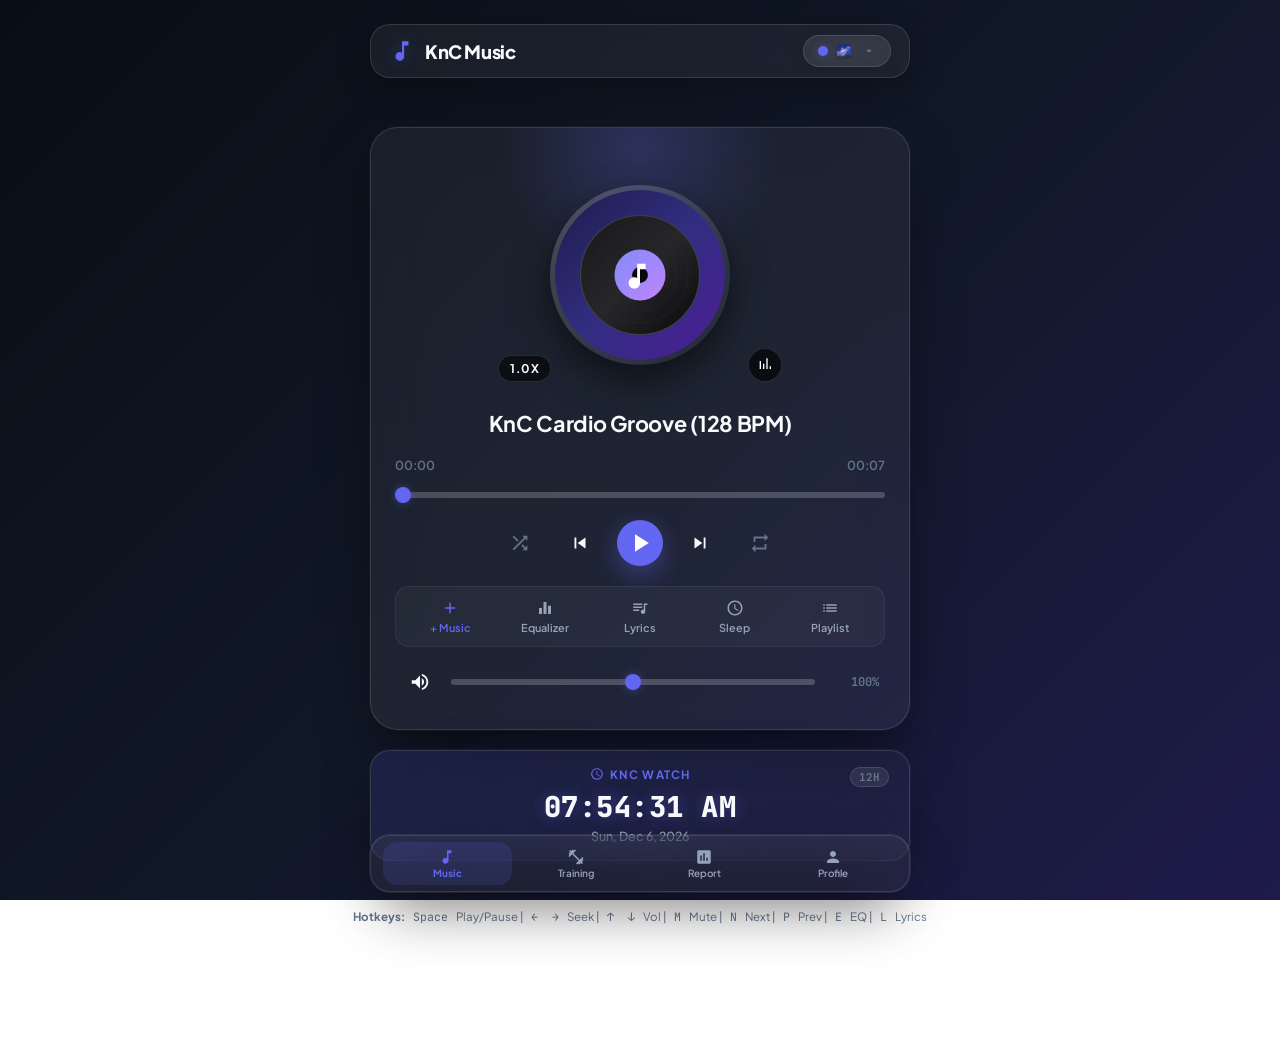
==== commit 5b0e5784: "Use real training records and milestones Co-authored-by: Copilot <223556219+Copilot@users.noreply.gi" ====
--- a/index.html
+++ b/index.html
@@ -795,25 +795,25 @@
                 <div class="record-card streak">
                     <div class="record-icon-badge">🔥</div>
                     <span class="record-label">Current Streak</span>
-                    <span class="record-val" id="currentStreakVal">5 Days</span>
+                    <span class="record-val" id="currentStreakVal">0 Days</span>
                     <span class="record-foot">Active daily habit</span>
                 </div>
                 <div class="record-card best">
                     <div class="record-icon-badge">🏆</div>
                     <span class="record-label">Best Streak</span>
-                    <span class="record-val" id="bestStreakVal">14 Days</span>
+                    <span class="record-val" id="bestStreakVal">0 Days</span>
                     <span class="record-foot">All-time record</span>
                 </div>
                 <div class="record-card workouts">
                     <div class="record-icon-badge">⚡</div>
                     <span class="record-label">Total Workouts</span>
-                    <span class="record-val" id="totalWorkoutsVal">38</span>
+                    <span class="record-val" id="totalWorkoutsVal">0</span>
                     <span class="record-foot">Logged sessions</span>
                 </div>
                 <div class="record-card">
                     <div class="record-icon-badge">🎯</div>
                     <span class="record-label">Sets Completed</span>
-                    <span class="record-val" id="totalSetsVal">142</span>
+                    <span class="record-val" id="totalSetsVal">0</span>
                     <span class="record-foot">10 reps each set</span>
                 </div>
             </div>
--- a/styles.css
+++ b/styles.css
@@ -5442,3 +5442,41 @@
         font-size: 1rem;
     }
 }
+
+@media (max-width: 600px) {
+    body.music-view-active .player-card,
+    body.music-view-active .watch-card {
+        border: 1px solid var(--card-border);
+        box-shadow: var(--shadow-main), inset 0 1px 0 var(--card-border-subtle);
+    }
+
+    body.music-view-active .watch-card {
+        border-radius: var(--radius-lg);
+    }
+}
+
+@media (max-width: 600px) and (min-height: 701px) {
+    body.music-view-active .app-container {
+        justify-content: center;
+        gap: 12px;
+    }
+
+    body.music-view-active .player-card {
+        flex: 0 1 auto;
+        justify-content: flex-start;
+        gap: 8px;
+        padding: 12px;
+    }
+
+    body.music-view-active .watch-card {
+        padding: 10px 16px;
+    }
+}
+
+@media (hover: none), (pointer: coarse) {
+    *,
+    *::before,
+    *::after {
+        -webkit-tap-highlight-color: transparent;
+    }
+}
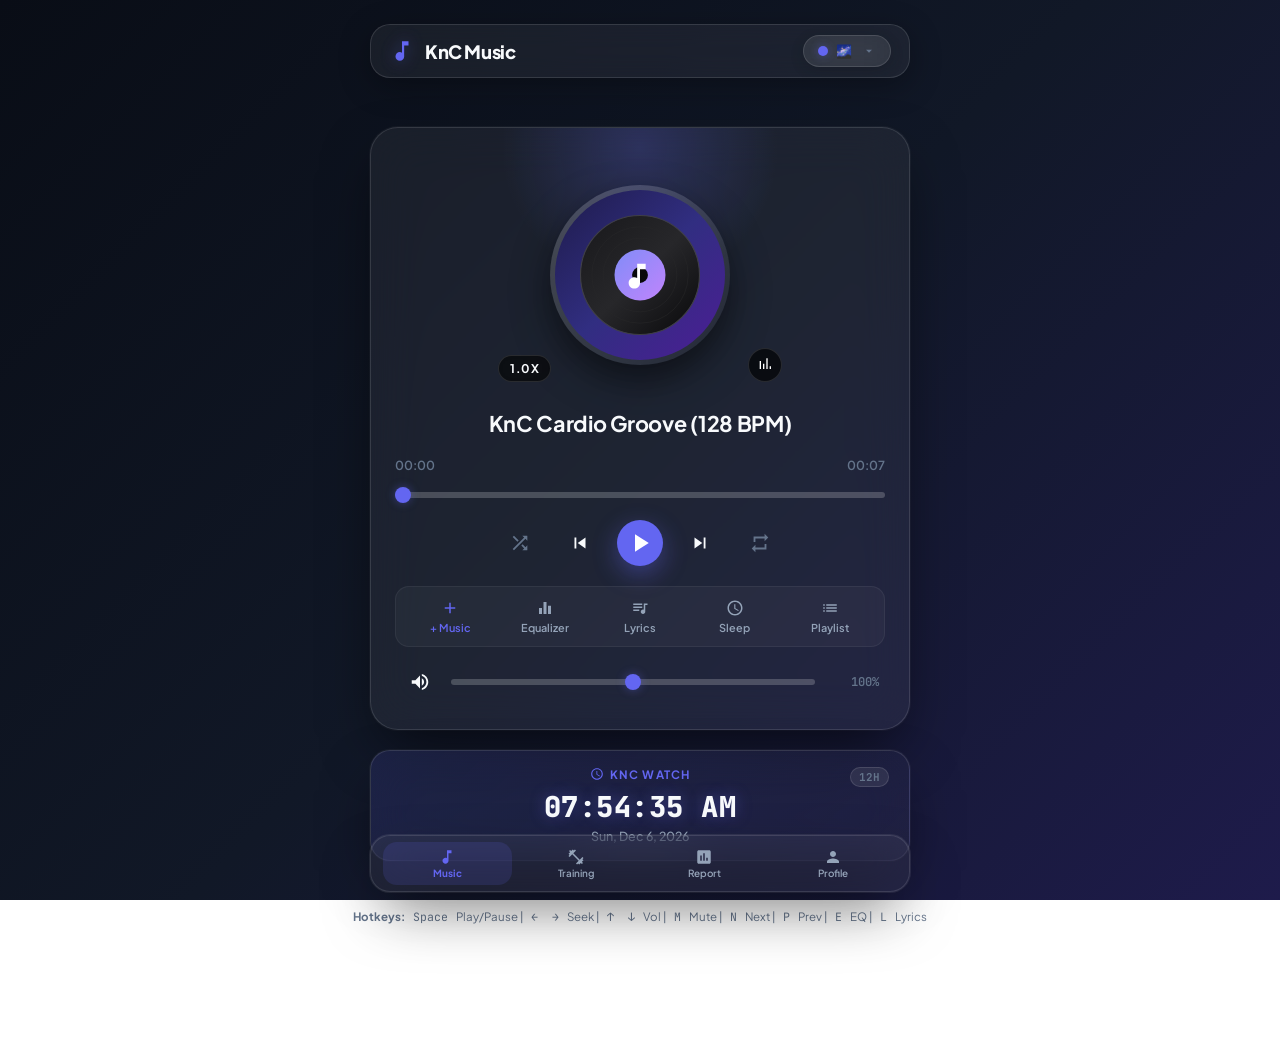
==== commit 7c84200c: "Make shuffle and repeat mutually exclusive Co-authored-by: Copilot <223556219+Copilot@users.noreply." ====
--- a/index.html
+++ b/index.html
@@ -125,7 +125,7 @@
 
             <!-- PLAYBACK CONTROLS ROW -->
             <div class="controls-row">
-                <button class="icon-btn secondary" id="shuffle" title="Shuffle (S)" aria-label="Shuffle">
+                <button class="icon-btn secondary" id="shuffle" title="Shuffle (S)" aria-label="Shuffle" aria-pressed="false">
                     <svg viewBox="0 0 24 24"><path d="M10.59 9.17L5.41 4 4 5.41l5.17 5.17 1.42-1.41zM14.5 4l2.04 2.04L4 18.59 5.41 20 17.96 7.45 20 9.5V4h-5.5zm.33 9.41l-1.41 1.41 3.13 3.13L14.5 20H20v-5.5l-2.04 2.04-3.13-3.13z"/></svg>
                 </button>
                 <button class="icon-btn" id="prev" title="Previous (Left Arrow)" aria-label="Previous">
@@ -137,7 +137,7 @@
                 <button class="icon-btn" id="next" title="Next (Right Arrow)" aria-label="Next">
                     <svg viewBox="0 0 24 24"><path d="M16 6h2v12h-2zM6 6l8.5 6L6 18z"/></svg>
                 </button>
-                <button class="icon-btn secondary" id="repeat" title="Repeat Mode (R)" aria-label="Repeat">
+                <button class="icon-btn secondary" id="repeat" title="Repeat Off (R)" aria-label="Repeat" aria-pressed="false">
                     <svg viewBox="0 0 24 24"><path d="M7 7h10v3l4-4-4-4v3H5v6h2V7zm10 10H7v-3l-4 4 4 4v-3h12v-6h-2v4z"/></svg>
                 </button>
             </div>
